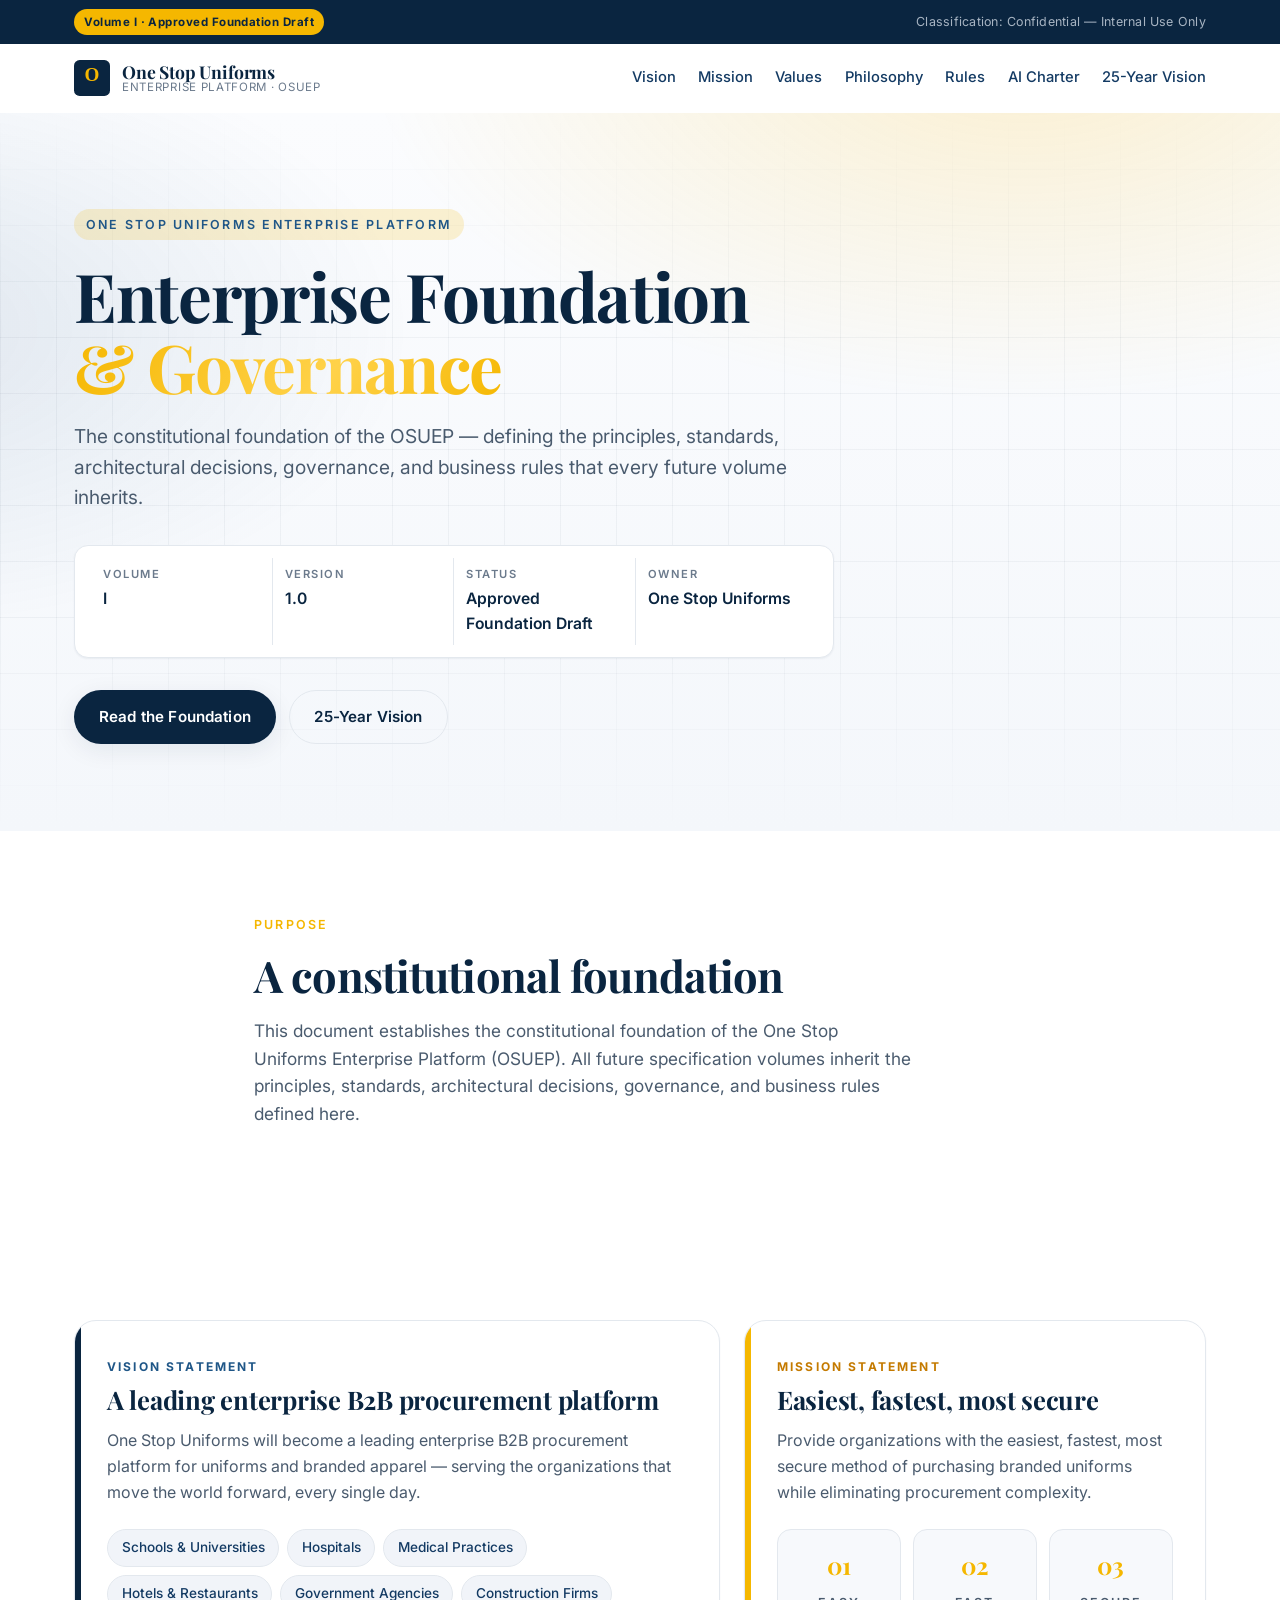
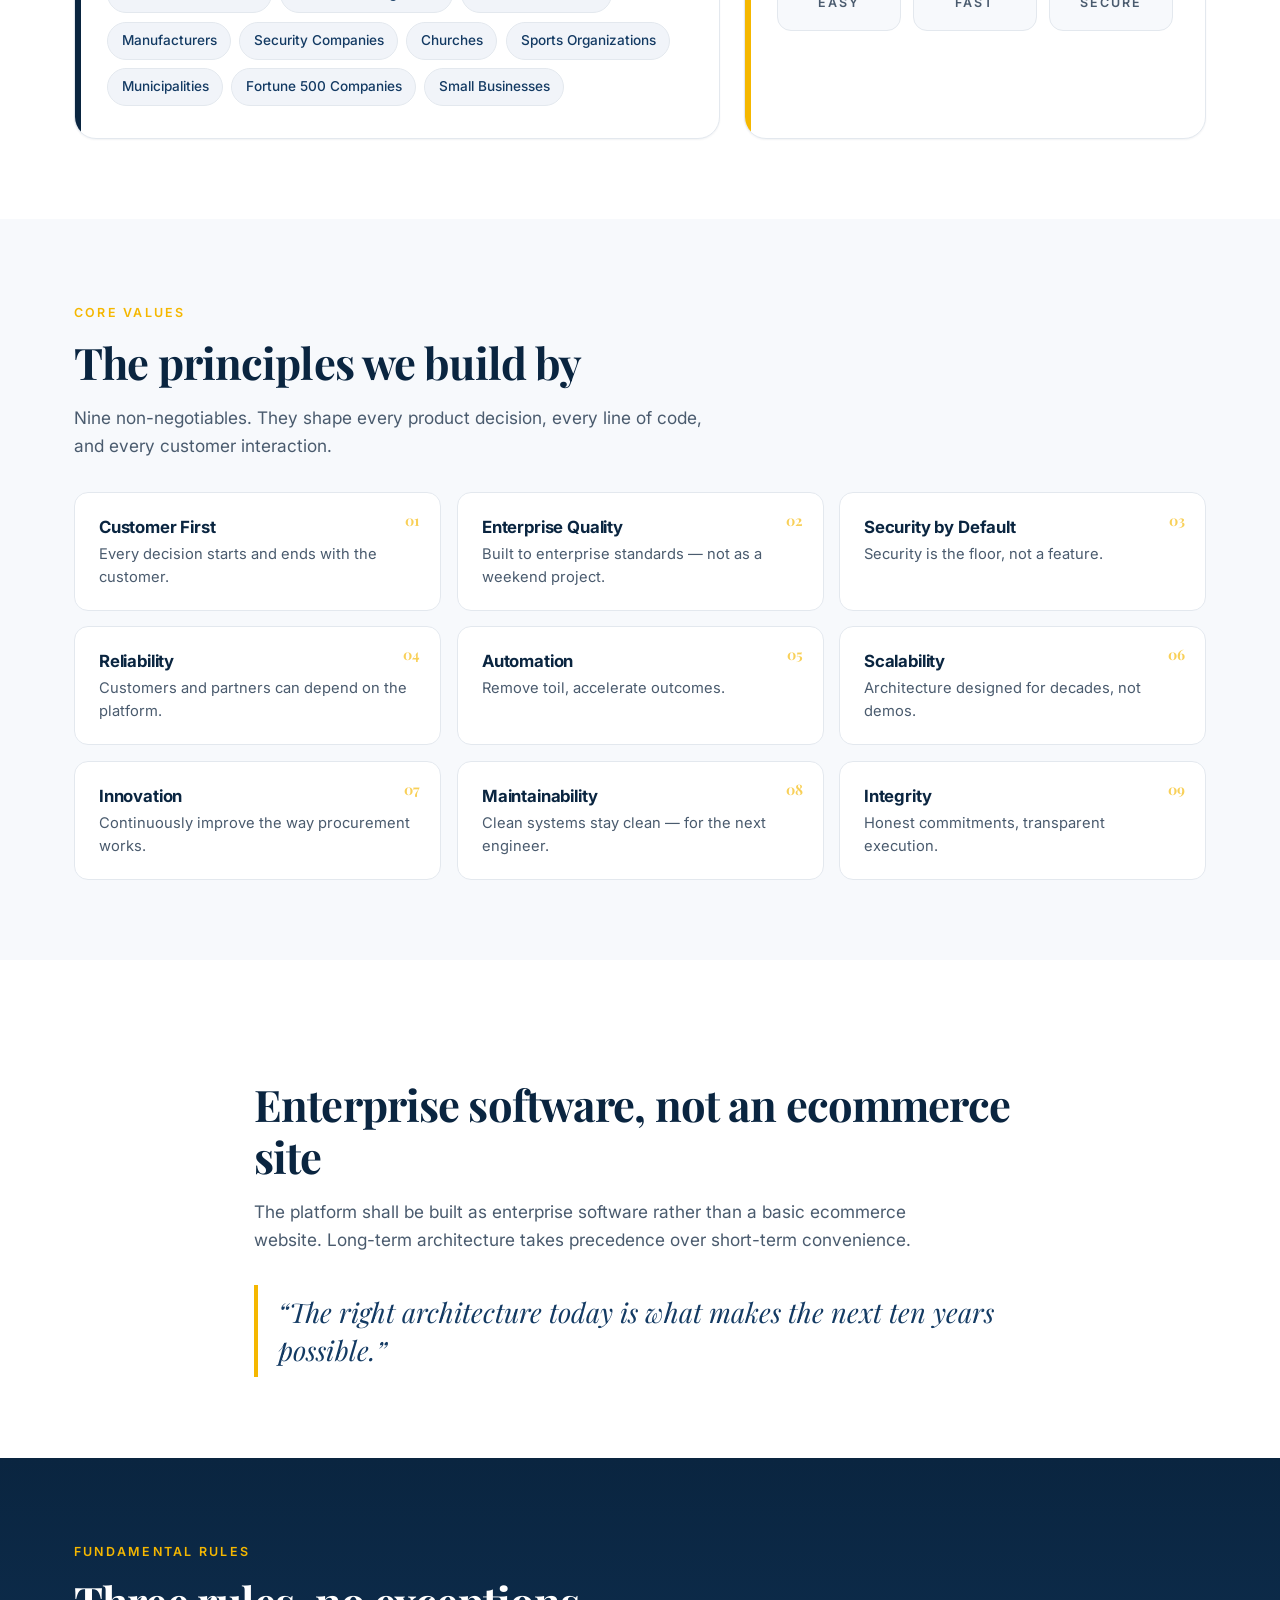
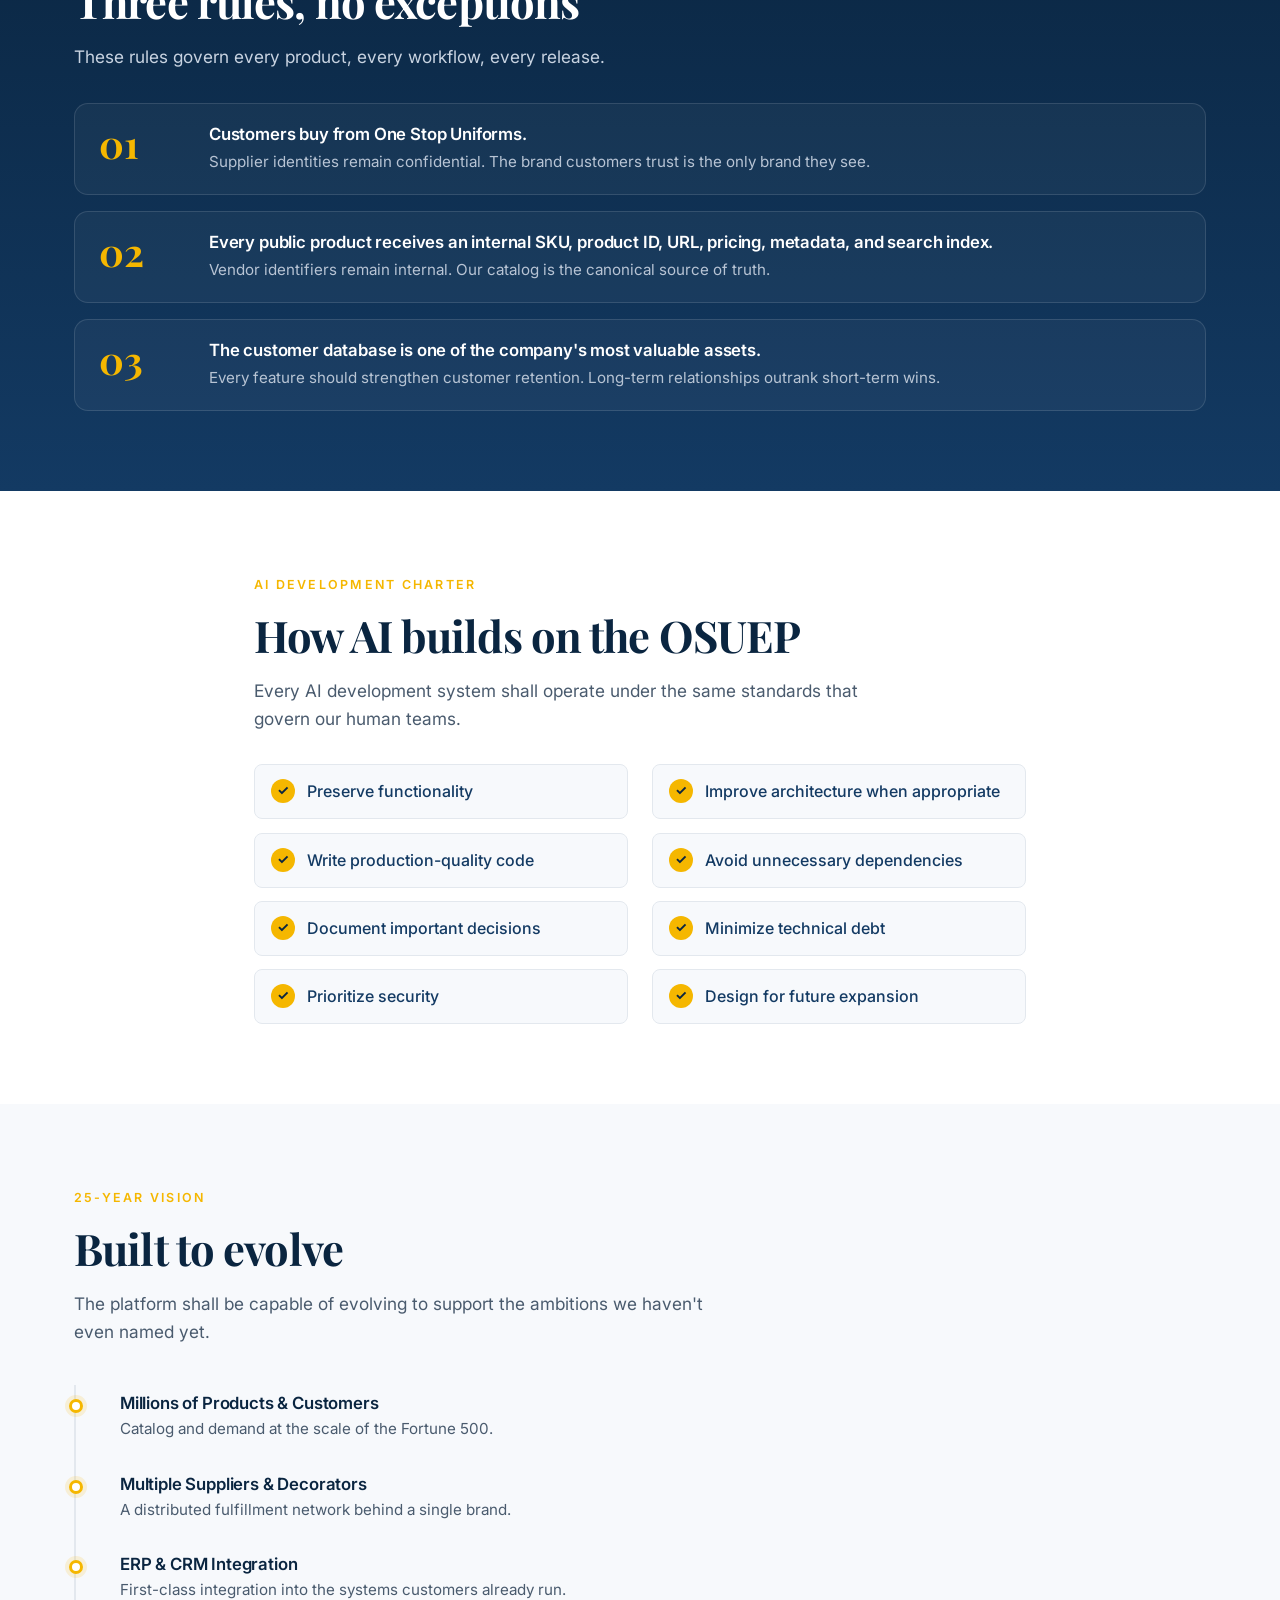
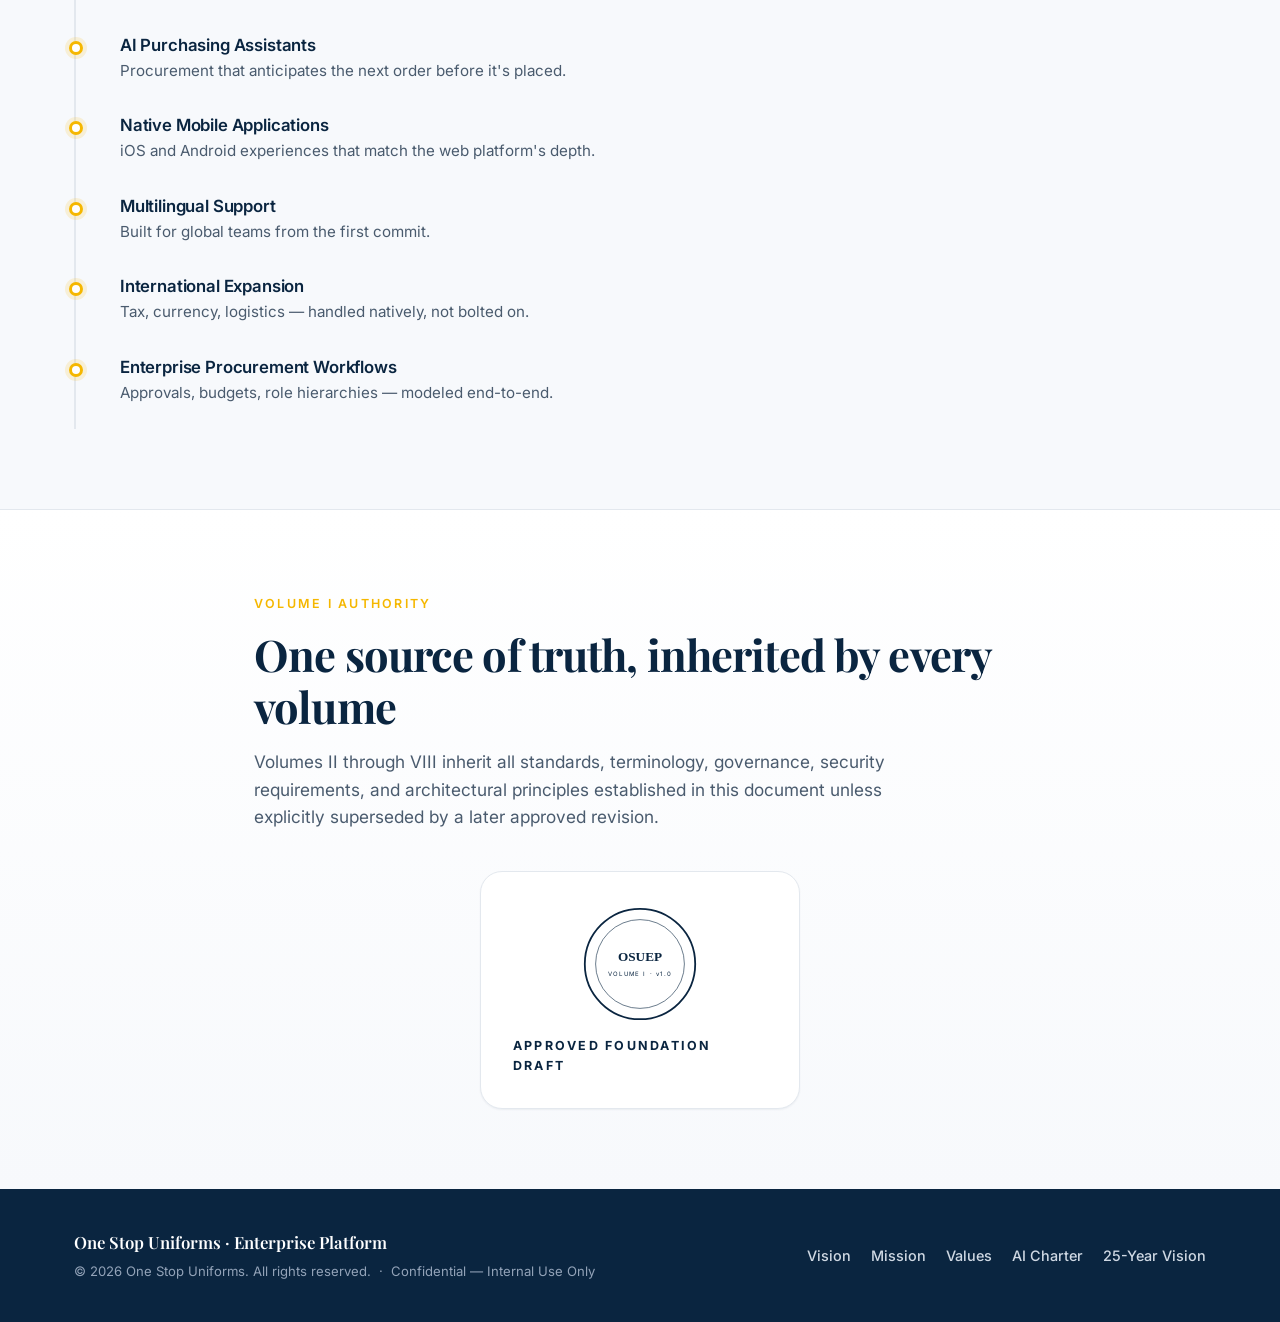
==== public/index.html @ 6cbb672a "fix: add public/ mirror for Render static_site publish path Render static_site type expects assets u" ====
<!DOCTYPE html>
<html lang="en">
<head>
  <meta charset="UTF-8" />
  <meta name="viewport" content="width=device-width, initial-scale=1.0" />
  <meta name="description" content="One Stop Uniforms Enterprise Platform (OSUEP) — Enterprise Foundation & Governance. The constitutional foundation of a leading B2B procurement platform for uniforms and branded apparel." />
  <meta name="author" content="One Stop Uniforms" />
  <meta name="robots" content="index,follow" />
  <meta property="og:title" content="One Stop Uniforms — Enterprise Foundation & Governance" />
  <meta property="og:description" content="The constitutional foundation of the OSUEP. Volume I: Enterprise Foundation & Governance." />
  <meta property="og:type" content="website" />
  <title>One Stop Uniforms — Enterprise Foundation &amp; Governance</title>
  <link rel="icon" href="data:image/svg+xml,%3Csvg xmlns='http://www.w3.org/2000/svg' viewBox='0 0 64 64'%3E%3Crect width='64' height='64' rx='12' fill='%230a2540'/%3E%3Ctext x='50%25' y='58%25' text-anchor='middle' font-family='Georgia,serif' font-size='34' font-weight='700' fill='%23f5b700'%3EO%3C/text%3E%3C/svg%3E" />
  <link rel="preconnect" href="https://fonts.googleapis.com" />
  <link rel="preconnect" href="https://fonts.gstatic.com" crossorigin />
  <link href="https://fonts.googleapis.com/css2?family=Inter:wght@400;500;600;700&family=Playfair+Display:wght@600;700&display=swap" rel="stylesheet" />
  <link rel="stylesheet" href="styles.css" />
</head>
<body>
  <!-- Skip link -->
  <a href="#main" class="skip-link">Skip to main content</a>

  <!-- Top bar -->
  <div class="topbar">
    <div class="container topbar__inner">
      <span class="topbar__badge">Volume I · Approved Foundation Draft</span>
      <span class="topbar__meta">Classification: Confidential — Internal Use Only</span>
    </div>
  </div>

  <!-- Header / Navigation -->
  <header class="site-header" id="site-header">
    <div class="container site-header__inner">
      <a href="#top" class="brand" aria-label="One Stop Uniforms home">
        <span class="brand__mark" aria-hidden="true">
          <svg viewBox="0 0 64 64" width="36" height="36">
            <rect width="64" height="64" rx="10" fill="currentColor"/>
            <text x="50%" y="58%" text-anchor="middle" font-family="Georgia, serif" font-size="34" font-weight="700" fill="#f5b700">O</text>
          </svg>
        </span>
        <span class="brand__text">
          <span class="brand__name">One Stop Uniforms</span>
          <span class="brand__tag">Enterprise Platform · OSUEP</span>
        </span>
      </a>

      <nav class="nav" aria-label="Primary">
        <a href="#vision">Vision</a>
        <a href="#mission">Mission</a>
        <a href="#values">Values</a>
        <a href="#philosophy">Philosophy</a>
        <a href="#rules">Rules</a>
        <a href="#charter">AI Charter</a>
        <a href="#roadmap">25-Year Vision</a>
      </nav>

      <button class="nav__toggle" id="navToggle" aria-expanded="false" aria-controls="navMobile" aria-label="Open menu">
        <span></span><span></span><span></span>
      </button>
    </div>

    <nav class="nav-mobile" id="navMobile" aria-label="Mobile">
      <a href="#vision">Vision</a>
      <a href="#mission">Mission</a>
      <a href="#values">Values</a>
      <a href="#philosophy">Philosophy</a>
      <a href="#rules">Rules</a>
      <a href="#charter">AI Charter</a>
      <a href="#roadmap">25-Year Vision</a>
    </nav>
  </header>

  <main id="main">
    <!-- Hero -->
    <section class="hero" id="top">
      <div class="container hero__inner">
        <p class="hero__eyebrow">One Stop Uniforms Enterprise Platform</p>
        <h1 class="hero__title">
          Enterprise Foundation<br />
          <span class="hero__title-accent">&amp; Governance</span>
        </h1>
        <p class="hero__lede">
          The constitutional foundation of the OSUEP &mdash; defining the principles, standards,
          architectural decisions, governance, and business rules that every future volume inherits.
        </p>
        <div class="hero__meta">
          <div><span class="hero__meta-label">Volume</span><span class="hero__meta-value">I</span></div>
          <div><span class="hero__meta-label">Version</span><span class="hero__meta-value">1.0</span></div>
          <div><span class="hero__meta-label">Status</span><span class="hero__meta-value">Approved Foundation Draft</span></div>
          <div><span class="hero__meta-label">Owner</span><span class="hero__meta-value">One Stop Uniforms</span></div>
        </div>
        <div class="hero__cta">
          <a href="#purpose" class="btn btn--primary">Read the Foundation</a>
          <a href="#roadmap" class="btn btn--ghost">25-Year Vision</a>
        </div>
      </div>
      <div class="hero__bg" aria-hidden="true"></div>
    </section>

    <!-- Purpose -->
    <section class="section" id="purpose">
      <div class="container container--narrow">
        <p class="section__eyebrow">Purpose</p>
        <h2 class="section__title">A constitutional foundation</h2>
        <p class="section__lede">
          This document establishes the constitutional foundation of the One Stop Uniforms
          Enterprise Platform (OSUEP). All future specification volumes inherit the
          principles, standards, architectural decisions, governance, and business rules
          defined here.
        </p>
      </div>
    </section>

    <!-- Vision + Mission -->
    <section class="section section--split" id="vision">
      <div class="container">
        <div class="card card--feature" id="vision-card">
          <p class="card__eyebrow">Vision Statement</p>
          <h3 class="card__title">A leading enterprise B2B procurement platform</h3>
          <p class="card__body">
            One Stop Uniforms will become a leading enterprise B2B procurement platform
            for uniforms and branded apparel &mdash; serving the organizations that move
            the world forward, every single day.
          </p>
          <ul class="chip-grid" aria-label="Sectors served">
            <li class="chip">Schools &amp; Universities</li>
            <li class="chip">Hospitals</li>
            <li class="chip">Medical Practices</li>
            <li class="chip">Hotels &amp; Restaurants</li>
            <li class="chip">Government Agencies</li>
            <li class="chip">Construction Firms</li>
            <li class="chip">Manufacturers</li>
            <li class="chip">Security Companies</li>
            <li class="chip">Churches</li>
            <li class="chip">Sports Organizations</li>
            <li class="chip">Municipalities</li>
            <li class="chip">Fortune 500 Companies</li>
            <li class="chip">Small Businesses</li>
          </ul>
        </div>

        <div class="card card--feature card--accent" id="mission">
          <p class="card__eyebrow">Mission Statement</p>
          <h3 class="card__title">Easiest, fastest, most secure</h3>
          <p class="card__body">
            Provide organizations with the easiest, fastest, most secure method of
            purchasing branded uniforms while eliminating procurement complexity.
          </p>
          <div class="metric-row">
            <div class="metric"><span class="metric__num">01</span><span class="metric__label">Easy</span></div>
            <div class="metric"><span class="metric__num">02</span><span class="metric__label">Fast</span></div>
            <div class="metric"><span class="metric__num">03</span><span class="metric__label">Secure</span></div>
          </div>
        </div>
      </div>
    </section>

    <!-- Core Values -->
    <section class="section section--alt" id="values">
      <div class="container">
        <p class="section__eyebrow">Core Values</p>
        <h2 class="section__title">The principles we build by</h2>
        <p class="section__lede">
          Nine non-negotiables. They shape every product decision, every line of code,
          and every customer interaction.
        </p>
        <ul class="values-grid">
          <li class="value" data-i="01"><h4>Customer First</h4><p>Every decision starts and ends with the customer.</p></li>
          <li class="value" data-i="02"><h4>Enterprise Quality</h4><p>Built to enterprise standards &mdash; not as a weekend project.</p></li>
          <li class="value" data-i="03"><h4>Security by Default</h4><p>Security is the floor, not a feature.</p></li>
          <li class="value" data-i="04"><h4>Reliability</h4><p>Customers and partners can depend on the platform.</p></li>
          <li class="value" data-i="05"><h4>Automation</h4><p>Remove toil, accelerate outcomes.</p></li>
          <li class="value" data-i="06"><h4>Scalability</h4><p>Architecture designed for decades, not demos.</p></li>
          <li class="value" data-i="07"><h4>Innovation</h4><p>Continuously improve the way procurement works.</p></li>
          <li class="value" data-i="08"><h4>Maintainability</h4><p>Clean systems stay clean &mdash; for the next engineer.</p></li>
          <li class="value" data-i="09"><h4>Integrity</h4><p>Honest commitments, transparent execution.</p></li>
        </ul>
      </div>
    </section>

    <!-- Philosophy -->
    <section class="section" id="philosophy">
      <div class="container container--narrow">
        <p class="section__eyebrow">Project Philosophy</p>
        <h2 class="section__title">Enterprise software, not an ecommerce site</h2>
        <p class="section__lede">
          The platform shall be built as enterprise software rather than a basic ecommerce
          website. Long-term architecture takes precedence over short-term convenience.
        </p>
        <blockquote class="pull-quote">
          “The right architecture today is what makes the next ten years possible.”
        </blockquote>
      </div>
    </section>

    <!-- Fundamental Rules -->
    <section class="section section--dark" id="rules">
      <div class="container">
        <p class="section__eyebrow section__eyebrow--light">Fundamental Rules</p>
        <h2 class="section__title section__title--light">Three rules, no exceptions</h2>
        <p class="section__lede section__lede--light">
          These rules govern every product, every workflow, every release.
        </p>
        <ol class="rules-list">
          <li class="rule">
            <span class="rule__num">01</span>
            <div class="rule__body">
              <h4>Customers buy from One Stop Uniforms.</h4>
              <p>Supplier identities remain confidential. The brand customers trust is the only brand they see.</p>
            </div>
          </li>
          <li class="rule">
            <span class="rule__num">02</span>
            <div class="rule__body">
              <h4>Every public product receives an internal SKU, product ID, URL, pricing, metadata, and search index.</h4>
              <p>Vendor identifiers remain internal. Our catalog is the canonical source of truth.</p>
            </div>
          </li>
          <li class="rule">
            <span class="rule__num">03</span>
            <div class="rule__body">
              <h4>The customer database is one of the company's most valuable assets.</h4>
              <p>Every feature should strengthen customer retention. Long-term relationships outrank short-term wins.</p>
            </div>
          </li>
        </ol>
      </div>
    </section>

    <!-- AI Development Charter -->
    <section class="section" id="charter">
      <div class="container container--narrow">
        <p class="section__eyebrow">AI Development Charter</p>
        <h2 class="section__title">How AI builds on the OSUEP</h2>
        <p class="section__lede">
          Every AI development system shall operate under the same standards that govern our human teams.
        </p>
        <ul class="charter-grid">
          <li><span class="check" aria-hidden="true">&#10003;</span> Preserve functionality</li>
          <li><span class="check" aria-hidden="true">&#10003;</span> Improve architecture when appropriate</li>
          <li><span class="check" aria-hidden="true">&#10003;</span> Write production-quality code</li>
          <li><span class="check" aria-hidden="true">&#10003;</span> Avoid unnecessary dependencies</li>
          <li><span class="check" aria-hidden="true">&#10003;</span> Document important decisions</li>
          <li><span class="check" aria-hidden="true">&#10003;</span> Minimize technical debt</li>
          <li><span class="check" aria-hidden="true">&#10003;</span> Prioritize security</li>
          <li><span class="check" aria-hidden="true">&#10003;</span> Design for future expansion</li>
        </ul>
      </div>
    </section>

    <!-- 25-Year Vision -->
    <section class="section section--alt" id="roadmap">
      <div class="container">
        <p class="section__eyebrow">25-Year Vision</p>
        <h2 class="section__title">Built to evolve</h2>
        <p class="section__lede">
          The platform shall be capable of evolving to support the ambitions we haven't even named yet.
        </p>
        <div class="timeline" aria-label="25-Year vision capabilities">
          <div class="timeline__item"><span class="timeline__dot"></span><h4>Millions of Products &amp; Customers</h4><p>Catalog and demand at the scale of the Fortune 500.</p></div>
          <div class="timeline__item"><span class="timeline__dot"></span><h4>Multiple Suppliers &amp; Decorators</h4><p>A distributed fulfillment network behind a single brand.</p></div>
          <div class="timeline__item"><span class="timeline__dot"></span><h4>ERP &amp; CRM Integration</h4><p>First-class integration into the systems customers already run.</p></div>
          <div class="timeline__item"><span class="timeline__dot"></span><h4>AI Purchasing Assistants</h4><p>Procurement that anticipates the next order before it's placed.</p></div>
          <div class="timeline__item"><span class="timeline__dot"></span><h4>Native Mobile Applications</h4><p>iOS and Android experiences that match the web platform's depth.</p></div>
          <div class="timeline__item"><span class="timeline__dot"></span><h4>Multilingual Support</h4><p>Built for global teams from the first commit.</p></div>
          <div class="timeline__item"><span class="timeline__dot"></span><h4>International Expansion</h4><p>Tax, currency, logistics &mdash; handled natively, not bolted on.</p></div>
          <div class="timeline__item"><span class="timeline__dot"></span><h4>Enterprise Procurement Workflows</h4><p>Approvals, budgets, role hierarchies &mdash; modeled end-to-end.</p></div>
        </div>
      </div>
    </section>

    <!-- Volume Authority -->
    <section class="section section--final">
      <div class="container container--narrow">
        <p class="section__eyebrow">Volume I Authority</p>
        <h2 class="section__title">One source of truth, inherited by every volume</h2>
        <p class="section__lede">
          Volumes II through VIII inherit all standards, terminology, governance,
          security requirements, and architectural principles established in this document
          unless explicitly superseded by a later approved revision.
        </p>
        <div class="seal">
          <svg viewBox="0 0 200 200" width="120" height="120" aria-hidden="true">
            <circle cx="100" cy="100" r="92" fill="none" stroke="#0a2540" stroke-width="3"/>
            <circle cx="100" cy="100" r="74" fill="none" stroke="#0a2540" stroke-width="1"/>
            <text x="100" y="95" text-anchor="middle" font-family="Georgia, serif" font-size="22" font-weight="700" fill="#0a2540">OSUEP</text>
            <text x="100" y="120" text-anchor="middle" font-family="Inter, sans-serif" font-size="10" letter-spacing="2" fill="#0a2540">VOLUME I · v1.0</text>
          </svg>
          <p class="seal__label">Approved Foundation Draft</p>
        </div>
      </div>
    </section>
  </main>

  <footer class="site-footer">
    <div class="container site-footer__inner">
      <div>
        <p class="site-footer__brand">One Stop Uniforms · Enterprise Platform</p>
        <p class="site-footer__meta">&copy; <span id="year"></span> One Stop Uniforms. All rights reserved. &nbsp;·&nbsp; Confidential — Internal Use Only</p>
      </div>
      <div class="site-footer__links">
        <a href="#vision">Vision</a>
        <a href="#mission">Mission</a>
        <a href="#values">Values</a>
        <a href="#charter">AI Charter</a>
        <a href="#roadmap">25-Year Vision</a>
      </div>
    </div>
  </footer>

  <script src="main.js" defer></script>
</body>
</html>
---- public/styles.css ----
/* =========================================================
   One Stop Uniforms Enterprise Platform — Foundation Site
   Volume I · Enterprise Foundation & Governance
   ========================================================= */

/* ---------- Design Tokens ---------- */
:root {
  --c-ink: #0a2540;
  --c-ink-2: #133a63;
  --c-ink-3: #1f5687;
  --c-slate: #4a5b6e;
  --c-mute: #6b7a8c;
  --c-line: #e3e8ee;
  --c-bg: #ffffff;
  --c-bg-soft: #f7f9fc;
  --c-bg-alt: #f1f4f9;
  --c-accent: #f5b700;
  --c-accent-2: #ffd24a;
  --c-success: #2f9e6b;
  --c-warn: #c47a00;
  --c-err: #b3261e;

  --shadow-sm: 0 1px 2px rgba(10, 37, 64, 0.06);
  --shadow-md: 0 6px 24px rgba(10, 37, 64, 0.08);
  --shadow-lg: 0 18px 48px rgba(10, 37, 64, 0.12);

  --r-sm: 8px;
  --r-md: 14px;
  --r-lg: 22px;

  --t-fast: 160ms ease;
  --t-base: 280ms cubic-bezier(0.2, 0.7, 0.2, 1);

  --max-w: 1180px;
  --max-w-narrow: 820px;
}

/* ---------- Reset ---------- */
*, *::before, *::after { box-sizing: border-box; }
html { scroll-behavior: smooth; }
body {
  margin: 0;
  font-family: 'Inter', system-ui, -apple-system, Segoe UI, Roboto, Helvetica, Arial, sans-serif;
  color: var(--c-ink);
  background: var(--c-bg);
  line-height: 1.6;
  -webkit-font-smoothing: antialiased;
  text-rendering: optimizeLegibility;
}
img, svg { max-width: 100%; display: block; }
a { color: var(--c-ink); text-decoration: none; transition: color var(--t-fast); }
a:hover { color: var(--c-accent); }
button { font: inherit; cursor: pointer; }
h1, h2, h3, h4, h5 {
  font-family: 'Playfair Display', Georgia, serif;
  margin: 0 0 0.5em;
  line-height: 1.2;
  letter-spacing: -0.01em;
  color: var(--c-ink);
}
p { margin: 0 0 1em; }
ul, ol { padding-left: 1.25em; }

/* ---------- Accessibility ---------- */
.skip-link {
  position: absolute;
  left: -9999px;
  top: 0;
  background: var(--c-ink);
  color: #fff;
  padding: 0.5rem 1rem;
  border-radius: 0 0 6px 0;
  z-index: 1000;
}
.skip-link:focus { left: 0; }
:focus-visible {
  outline: 2px solid var(--c-accent);
  outline-offset: 2px;
  border-radius: 4px;
}

/* ---------- Layout helpers ---------- */
.container {
  width: 100%;
  max-width: var(--max-w);
  margin: 0 auto;
  padding: 0 1.5rem;
}
.container--narrow { max-width: var(--max-w-narrow); }

/* ---------- Top bar ---------- */
.topbar {
  background: var(--c-ink);
  color: #cfd8e3;
  font-size: 0.78rem;
  letter-spacing: 0.02em;
}
.topbar__inner {
  display: flex;
  justify-content: space-between;
  align-items: center;
  padding: 0.55rem 1.5rem;
  gap: 1rem;
  flex-wrap: wrap;
}
.topbar__badge {
  background: var(--c-accent);
  color: var(--c-ink);
  font-weight: 700;
  padding: 0.25rem 0.65rem;
  border-radius: 999px;
  font-size: 0.72rem;
  letter-spacing: 0.04em;
}
.topbar__meta { opacity: 0.8; }

/* ---------- Header / Nav ---------- */
.site-header {
  position: sticky;
  top: 0;
  z-index: 50;
  background: rgba(255,255,255,0.92);
  backdrop-filter: saturate(140%) blur(10px);
  -webkit-backdrop-filter: saturate(140%) blur(10px);
  border-bottom: 1px solid transparent;
  transition: border-color var(--t-base), box-shadow var(--t-base);
}
.site-header.is-scrolled {
  border-bottom-color: var(--c-line);
  box-shadow: var(--shadow-sm);
}
.site-header__inner {
  display: flex;
  align-items: center;
  justify-content: space-between;
  gap: 1.5rem;
  padding: 1rem 1.5rem;
}
.brand {
  display: inline-flex;
  align-items: center;
  gap: 0.75rem;
  color: var(--c-ink);
}
.brand:hover { color: var(--c-ink); }
.brand__mark { color: var(--c-ink); }
.brand__text { display: flex; flex-direction: column; line-height: 1.1; }
.brand__name {
  font-family: 'Playfair Display', Georgia, serif;
  font-weight: 700;
  font-size: 1.1rem;
  letter-spacing: -0.01em;
}
.brand__tag {
  font-size: 0.72rem;
  color: var(--c-mute);
  letter-spacing: 0.06em;
  text-transform: uppercase;
}

.nav {
  display: flex;
  align-items: center;
  gap: 1.4rem;
  font-size: 0.92rem;
  font-weight: 500;
}
.nav a {
  position: relative;
  color: var(--c-ink-2);
  padding: 0.25rem 0;
}
.nav a:hover { color: var(--c-ink); }
.nav a::after {
  content: '';
  position: absolute;
  left: 0; right: 0; bottom: -4px;
  height: 2px;
  background: var(--c-accent);
  transform: scaleX(0);
  transform-origin: left center;
  transition: transform var(--t-base);
}
.nav a:hover::after { transform: scaleX(1); }

.nav__toggle {
  display: none;
  width: 40px; height: 40px;
  background: transparent;
  border: 1px solid var(--c-line);
  border-radius: var(--r-sm);
  padding: 8px;
  flex-direction: column;
  justify-content: space-between;
  align-items: stretch;
}
.nav__toggle span {
  display: block;
  height: 2px;
  background: var(--c-ink);
  border-radius: 2px;
  transition: transform var(--t-base), opacity var(--t-base);
}
.nav__toggle[aria-expanded="true"] span:nth-child(1) { transform: translateY(7px) rotate(45deg); }
.nav__toggle[aria-expanded="true"] span:nth-child(2) { opacity: 0; }
.nav__toggle[aria-expanded="true"] span:nth-child(3) { transform: translateY(-7px) rotate(-45deg); }

.nav-mobile {
  display: none;
  flex-direction: column;
  padding: 0.5rem 1.5rem 1rem;
  border-top: 1px solid var(--c-line);
  background: #fff;
}
.nav-mobile a {
  padding: 0.7rem 0;
  border-bottom: 1px solid var(--c-line);
  color: var(--c-ink-2);
  font-weight: 500;
}
.nav-mobile a:last-child { border-bottom: 0; }
.nav-mobile.is-open { display: flex; }

/* ---------- Hero ---------- */
.hero {
  position: relative;
  padding: 6rem 0 5.5rem;
  overflow: hidden;
  isolation: isolate;
  color: var(--c-ink);
}
.hero__bg {
  position: absolute;
  inset: 0;
  z-index: -1;
  background:
    radial-gradient(1100px 600px at 80% -10%, rgba(245, 183, 0, 0.18), transparent 60%),
    radial-gradient(900px 500px at -10% 30%, rgba(31, 86, 135, 0.12), transparent 60%),
    linear-gradient(180deg, #fbfcfe 0%, #f4f7fb 100%);
}
.hero__bg::after {
  content: '';
  position: absolute;
  inset: 0;
  background-image:
    linear-gradient(rgba(10, 37, 64, 0.045) 1px, transparent 1px),
    linear-gradient(90deg, rgba(10, 37, 64, 0.045) 1px, transparent 1px);
  background-size: 56px 56px;
  mask-image: linear-gradient(180deg, transparent, #000 30%, #000 70%, transparent);
  -webkit-mask-image: linear-gradient(180deg, transparent, #000 30%, #000 70%, transparent);
}
.hero__inner { position: relative; }
.hero__eyebrow {
  display: inline-block;
  font-size: 0.78rem;
  font-weight: 600;
  letter-spacing: 0.18em;
  text-transform: uppercase;
  color: var(--c-ink-3);
  background: rgba(245, 183, 0, 0.18);
  padding: 0.35rem 0.75rem;
  border-radius: 999px;
  margin-bottom: 1.25rem;
}
.hero__title {
  font-size: clamp(2.4rem, 5.5vw, 4.2rem);
  font-weight: 700;
  line-height: 1.05;
  letter-spacing: -0.02em;
  margin-bottom: 1.25rem;
}
.hero__title-accent {
  background: linear-gradient(120deg, var(--c-accent) 0%, var(--c-accent-2) 60%, var(--c-accent) 100%);
  -webkit-background-clip: text;
  background-clip: text;
  color: transparent;
}
.hero__lede {
  font-size: clamp(1.05rem, 1.6vw, 1.2rem);
  color: var(--c-slate);
  max-width: 60ch;
  margin-bottom: 2rem;
}
.hero__meta {
  display: grid;
  grid-template-columns: repeat(4, minmax(0, 1fr));
  gap: 0;
  background: #fff;
  border: 1px solid var(--c-line);
  border-radius: var(--r-md);
  padding: 0.75rem 1rem;
  margin: 1.5rem 0 2rem;
  box-shadow: var(--shadow-sm);
  max-width: 760px;
}
.hero__meta > div {
  display: flex;
  flex-direction: column;
  padding: 0.5rem 0.75rem;
  border-right: 1px solid var(--c-line);
}
.hero__meta > div:last-child { border-right: 0; }
.hero__meta-label {
  font-size: 0.7rem;
  letter-spacing: 0.14em;
  text-transform: uppercase;
  color: var(--c-mute);
  font-weight: 600;
}
.hero__meta-value {
  font-size: 0.98rem;
  font-weight: 600;
  color: var(--c-ink);
  margin-top: 0.15rem;
}
.hero__cta {
  display: flex;
  gap: 0.85rem;
  flex-wrap: wrap;
}

/* ---------- Buttons ---------- */
.btn {
  display: inline-flex;
  align-items: center;
  justify-content: center;
  padding: 0.85rem 1.5rem;
  border-radius: 999px;
  font-weight: 600;
  font-size: 0.95rem;
  letter-spacing: 0.01em;
  border: 1.5px solid transparent;
  transition: transform var(--t-fast), background var(--t-fast), color var(--t-fast), border-color var(--t-fast), box-shadow var(--t-fast);
  white-space: nowrap;
}
.btn--primary {
  background: var(--c-ink);
  color: #fff;
  box-shadow: var(--shadow-md);
}
.btn--primary:hover {
  background: var(--c-ink-2);
  color: #fff;
  transform: translateY(-1px);
  box-shadow: var(--shadow-lg);
}
.btn--ghost {
  background: transparent;
  color: var(--c-ink);
  border-color: var(--c-line);
}
.btn--ghost:hover {
  border-color: var(--c-ink);
  color: var(--c-ink);
  transform: translateY(-1px);
}

/* ---------- Sections ---------- */
.section {
  padding: 5rem 0;
  position: relative;
}
.section--alt { background: var(--c-bg-soft); }
.section--dark {
  background: linear-gradient(180deg, var(--c-ink) 0%, var(--c-ink-2) 100%);
  color: #d6deea;
}
.section--final {
  background: linear-gradient(180deg, #fff 0%, #f7f9fc 100%);
  border-top: 1px solid var(--c-line);
}

.section__eyebrow {
  display: inline-block;
  font-size: 0.78rem;
  font-weight: 600;
  letter-spacing: 0.18em;
  text-transform: uppercase;
  color: var(--c-accent);
  margin-bottom: 0.85rem;
}
.section__eyebrow--light { color: var(--c-accent); }
.section__title {
  font-size: clamp(1.9rem, 3.4vw, 2.8rem);
  margin-bottom: 1rem;
  letter-spacing: -0.02em;
}
.section__title--light { color: #fff; }
.section__lede {
  font-size: 1.08rem;
  color: var(--c-slate);
  max-width: 60ch;
  margin-bottom: 2rem;
}
.section__lede--light { color: #c8d3e1; }

/* ---------- Split cards (Vision / Mission) ---------- */
.section--split .container {
  display: grid;
  grid-template-columns: 1.4fr 1fr;
  gap: 1.5rem;
}
.card {
  background: #fff;
  border: 1px solid var(--c-line);
  border-radius: var(--r-lg);
  padding: 2rem;
  box-shadow: var(--shadow-sm);
  transition: transform var(--t-base), box-shadow var(--t-base);
}
.card--feature { position: relative; overflow: hidden; }
.card--feature::before {
  content: '';
  position: absolute;
  top: 0; left: 0;
  width: 6px; height: 100%;
  background: var(--c-ink);
}
.card--accent::before { background: var(--c-accent); }
.card__eyebrow {
  display: inline-block;
  font-size: 0.75rem;
  font-weight: 700;
  letter-spacing: 0.18em;
  text-transform: uppercase;
  color: var(--c-ink-3);
  margin-bottom: 0.5rem;
}
.card--accent .card__eyebrow { color: var(--c-warn); }
.card__title {
  font-size: 1.6rem;
  margin-bottom: 0.85rem;
}
.card__body {
  color: var(--c-slate);
  margin-bottom: 1.5rem;
}

/* ---------- Chip grid ---------- */
.chip-grid {
  list-style: none;
  padding: 0;
  margin: 1rem 0 0;
  display: flex;
  flex-wrap: wrap;
  gap: 0.5rem;
}
.chip {
  background: var(--c-bg-alt);
  color: var(--c-ink-2);
  padding: 0.45rem 0.85rem;
  border-radius: 999px;
  font-size: 0.85rem;
  font-weight: 500;
  border: 1px solid var(--c-line);
  transition: background var(--t-fast), transform var(--t-fast);
}
.chip:hover { background: var(--c-accent); color: var(--c-ink); transform: translateY(-1px); }

/* ---------- Mission metrics ---------- */
.metric-row {
  display: grid;
  grid-template-columns: repeat(3, 1fr);
  gap: 0.75rem;
  margin-top: 0.5rem;
}
.metric {
  background: var(--c-bg-soft);
  border: 1px solid var(--c-line);
  border-radius: var(--r-md);
  padding: 1rem;
  text-align: center;
}
.metric__num {
  display: block;
  font-family: 'Playfair Display', Georgia, serif;
  font-size: 1.5rem;
  font-weight: 700;
  color: var(--c-accent);
  margin-bottom: 0.25rem;
}
.metric__label {
  font-size: 0.78rem;
  font-weight: 600;
  letter-spacing: 0.16em;
  text-transform: uppercase;
  color: var(--c-slate);
}

/* ---------- Values grid ---------- */
.values-grid {
  list-style: none;
  padding: 0;
  margin: 2rem 0 0;
  display: grid;
  grid-template-columns: repeat(3, 1fr);
  gap: 1rem;
}
.value {
  position: relative;
  background: #fff;
  border: 1px solid var(--c-line);
  border-radius: var(--r-md);
  padding: 1.5rem 1.5rem 1.25rem;
  transition: transform var(--t-base), box-shadow var(--t-base), border-color var(--t-base);
}
.value:hover {
  transform: translateY(-3px);
  box-shadow: var(--shadow-md);
  border-color: var(--c-accent);
}
.value::before {
  content: attr(data-i);
  position: absolute;
  top: 1rem;
  right: 1.25rem;
  font-family: 'Playfair Display', Georgia, serif;
  font-size: 0.9rem;
  font-weight: 700;
  color: var(--c-accent);
  opacity: 0.65;
}
.value h4 {
  font-family: 'Inter', sans-serif;
  font-size: 1.05rem;
  font-weight: 700;
  color: var(--c-ink);
  margin-bottom: 0.35rem;
}
.value p {
  font-size: 0.92rem;
  color: var(--c-slate);
  margin: 0;
}

/* ---------- Pull quote ---------- */
.pull-quote {
  font-family: 'Playfair Display', Georgia, serif;
  font-size: clamp(1.3rem, 2.2vw, 1.7rem);
  line-height: 1.4;
  font-style: italic;
  color: var(--c-ink-2);
  border-left: 4px solid var(--c-accent);
  padding: 0.5rem 0 0.5rem 1.25rem;
  margin: 2rem 0 0;
  max-width: 56ch;
}

/* ---------- Rules ---------- */
.rules-list {
  list-style: none;
  padding: 0;
  margin: 2rem 0 0;
  display: grid;
  gap: 1rem;
}
.rule {
  display: grid;
  grid-template-columns: 90px 1fr;
  gap: 1.25rem;
  align-items: start;
  background: rgba(255,255,255,0.04);
  border: 1px solid rgba(255,255,255,0.12);
  border-radius: var(--r-md);
  padding: 1.25rem 1.5rem;
  transition: background var(--t-base), transform var(--t-base);
}
.rule:hover {
  background: rgba(255,255,255,0.07);
  transform: translateX(3px);
}
.rule__num {
  font-family: 'Playfair Display', Georgia, serif;
  font-size: 2.4rem;
  font-weight: 700;
  color: var(--c-accent);
  line-height: 1;
}
.rule h4 {
  font-family: 'Inter', sans-serif;
  font-size: 1.05rem;
  font-weight: 600;
  color: #fff;
  margin-bottom: 0.35rem;
}
.rule p {
  color: #b8c4d4;
  margin: 0;
  font-size: 0.95rem;
}

/* ---------- AI Charter grid ---------- */
.charter-grid {
  list-style: none;
  padding: 0;
  margin: 2rem 0 0;
  display: grid;
  grid-template-columns: repeat(2, 1fr);
  gap: 0.85rem 1.5rem;
}
.charter-grid li {
  display: flex;
  align-items: flex-start;
  gap: 0.75rem;
  padding: 0.85rem 1rem;
  background: var(--c-bg-soft);
  border: 1px solid var(--c-line);
  border-radius: var(--r-sm);
  font-weight: 500;
  color: var(--c-ink-2);
  transition: background var(--t-fast), border-color var(--t-fast);
}
.charter-grid li:hover {
  background: #fff;
  border-color: var(--c-accent);
}
.check {
  display: inline-flex;
  align-items: center;
  justify-content: center;
  width: 24px; height: 24px;
  border-radius: 50%;
  background: var(--c-accent);
  color: var(--c-ink);
  font-weight: 700;
  font-size: 0.85rem;
  flex-shrink: 0;
}

/* ---------- Timeline ---------- */
.timeline {
  margin: 2.5rem 0 0;
  position: relative;
  padding-left: 1.5rem;
  border-left: 2px solid var(--c-line);
}
.timeline__item {
  position: relative;
  padding: 0.5rem 0 1.5rem 1.25rem;
}
.timeline__dot {
  position: absolute;
  left: -1.92rem;
  top: 0.85rem;
  width: 14px; height: 14px;
  border-radius: 50%;
  background: #fff;
  border: 3px solid var(--c-accent);
  box-shadow: 0 0 0 4px rgba(245, 183, 0, 0.15);
}
.timeline__item h4 {
  font-family: 'Inter', sans-serif;
  font-size: 1.05rem;
  font-weight: 600;
  color: var(--c-ink);
  margin-bottom: 0.25rem;
}
.timeline__item p {
  font-size: 0.95rem;
  color: var(--c-slate);
  margin: 0;
}

/* ---------- Seal ---------- */
.seal {
  display: flex;
  flex-direction: column;
  align-items: center;
  gap: 0.75rem;
  margin-top: 2.5rem;
  padding: 2rem;
  background: #fff;
  border: 1px solid var(--c-line);
  border-radius: var(--r-lg);
  box-shadow: var(--shadow-sm);
  max-width: 320px;
  margin-left: auto;
  margin-right: auto;
}
.seal__label {
  font-size: 0.78rem;
  font-weight: 700;
  letter-spacing: 0.18em;
  text-transform: uppercase;
  color: var(--c-ink);
  margin: 0;
}

/* ---------- Footer ---------- */
.site-footer {
  background: var(--c-ink);
  color: #cfd8e3;
  padding: 2.5rem 0;
  margin-top: 0;
}
.site-footer__inner {
  display: flex;
  justify-content: space-between;
  align-items: center;
  gap: 1.5rem;
  flex-wrap: wrap;
}
.site-footer__brand {
  font-family: 'Playfair Display', Georgia, serif;
  font-size: 1.05rem;
  font-weight: 600;
  color: #fff;
  margin-bottom: 0.35rem;
}
.site-footer__meta {
  font-size: 0.82rem;
  color: #93a3b8;
  margin: 0;
}
.site-footer__links {
  display: flex;
  gap: 1.25rem;
  flex-wrap: wrap;
}
.site-footer__links a {
  color: #cfd8e3;
  font-size: 0.9rem;
  font-weight: 500;
}
.site-footer__links a:hover { color: var(--c-accent); }

/* ---------- Animations on scroll ---------- */
.reveal {
  opacity: 0;
  transform: translateY(16px);
  transition: opacity 600ms ease, transform 600ms cubic-bezier(0.2, 0.7, 0.2, 1);
  will-change: opacity, transform;
}
.reveal.is-visible {
  opacity: 1;
  transform: none;
}

/* ---------- Responsive ---------- */
@media (max-width: 960px) {
  .nav { display: none; }
  .nav__toggle { display: flex; }
  .section--split .container { grid-template-columns: 1fr; }
  .values-grid { grid-template-columns: repeat(2, 1fr); }
  .hero__meta { grid-template-columns: repeat(2, 1fr); }
  .hero__meta > div { border-right: 0; border-bottom: 1px solid var(--c-line); }
  .hero__meta > div:nth-last-child(-n+2) { border-bottom: 0; }
}
@media (max-width: 640px) {
  .section { padding: 3.5rem 0; }
  .hero { padding: 4rem 0 3.5rem; }
  .values-grid { grid-template-columns: 1fr; }
  .charter-grid { grid-template-columns: 1fr; }
  .metric-row { grid-template-columns: repeat(3, 1fr); gap: 0.5rem; }
  .metric { padding: 0.75rem 0.5rem; }
  .metric__num { font-size: 1.2rem; }
  .rule { grid-template-columns: 1fr; gap: 0.5rem; }
  .rule__num { font-size: 1.8rem; }
  .topbar__inner { font-size: 0.72rem; }
  .topbar__meta { display: none; }
  .site-footer__inner { flex-direction: column; align-items: flex-start; }
}

@media (prefers-reduced-motion: reduce) {
  *, *::before, *::after {
    transition-duration: 0.001ms !important;
    animation-duration: 0.001ms !important;
  }
  .reveal { opacity: 1; transform: none; }
}
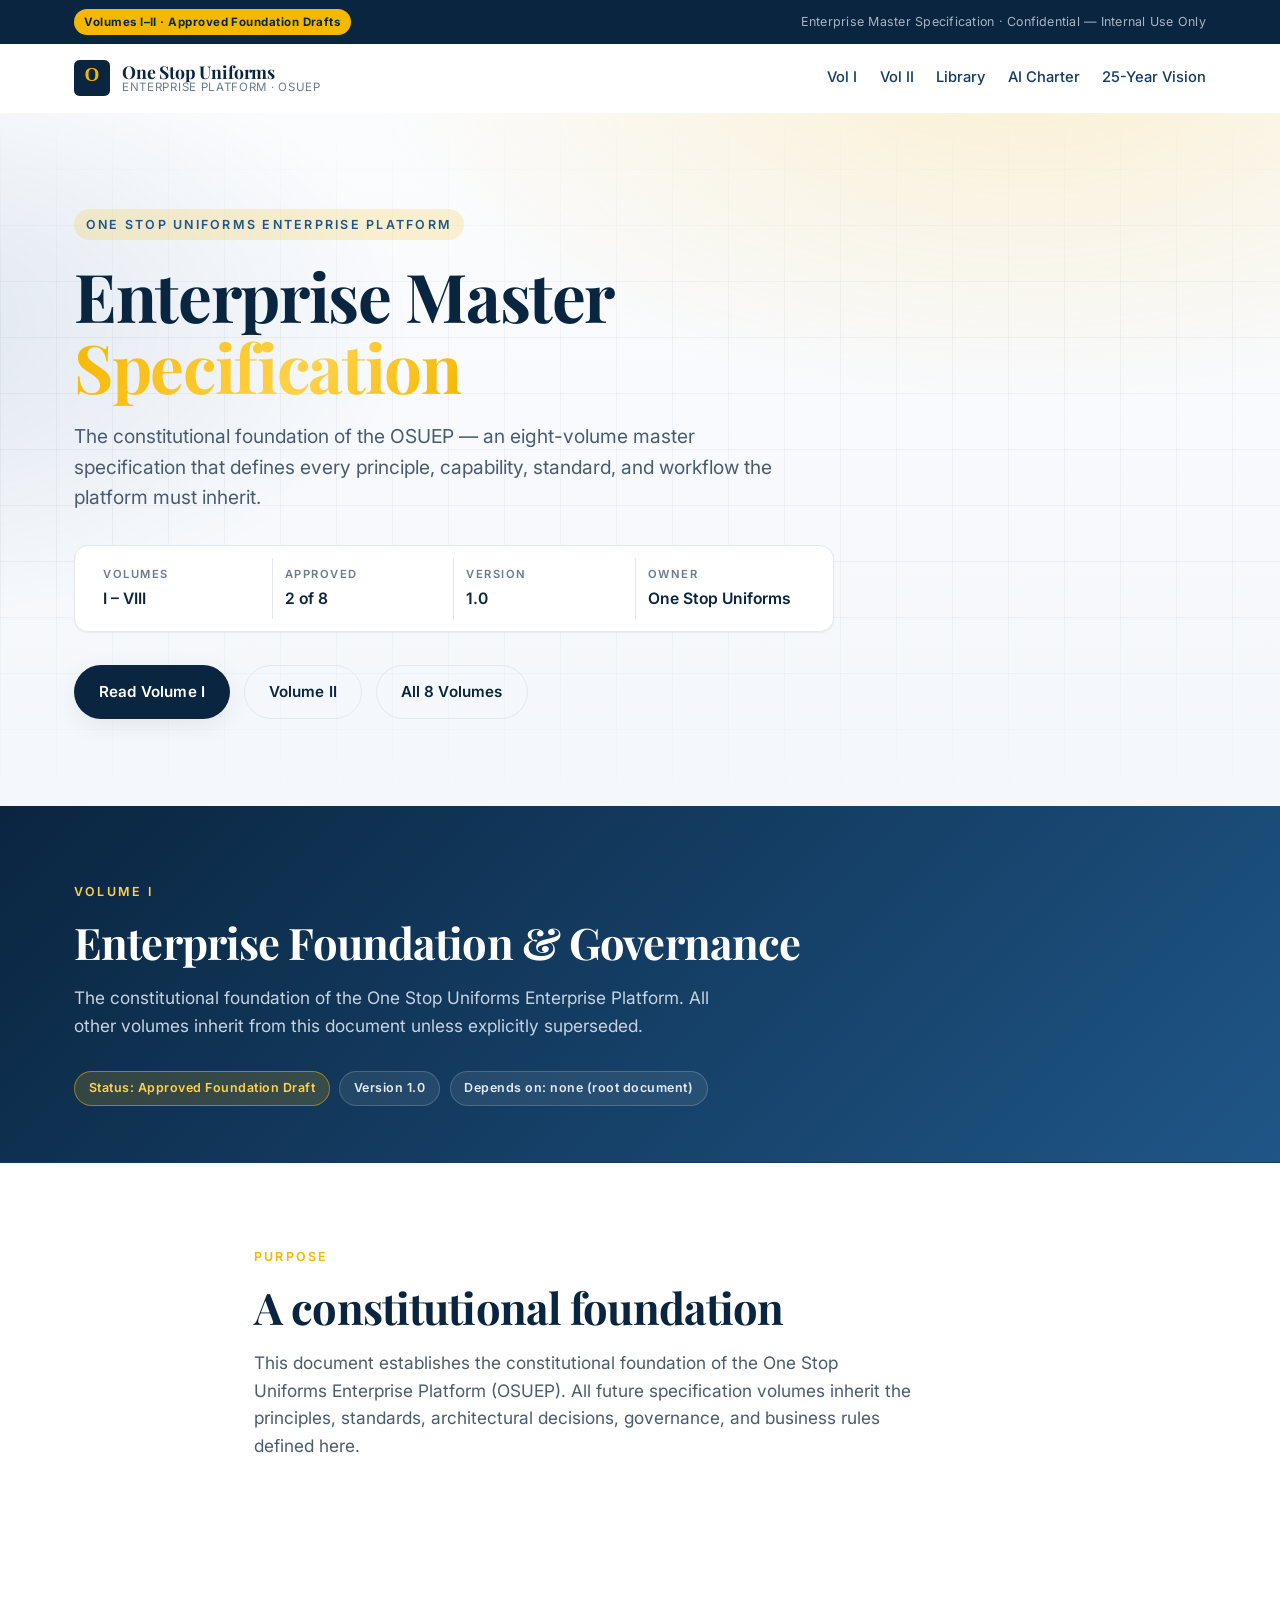
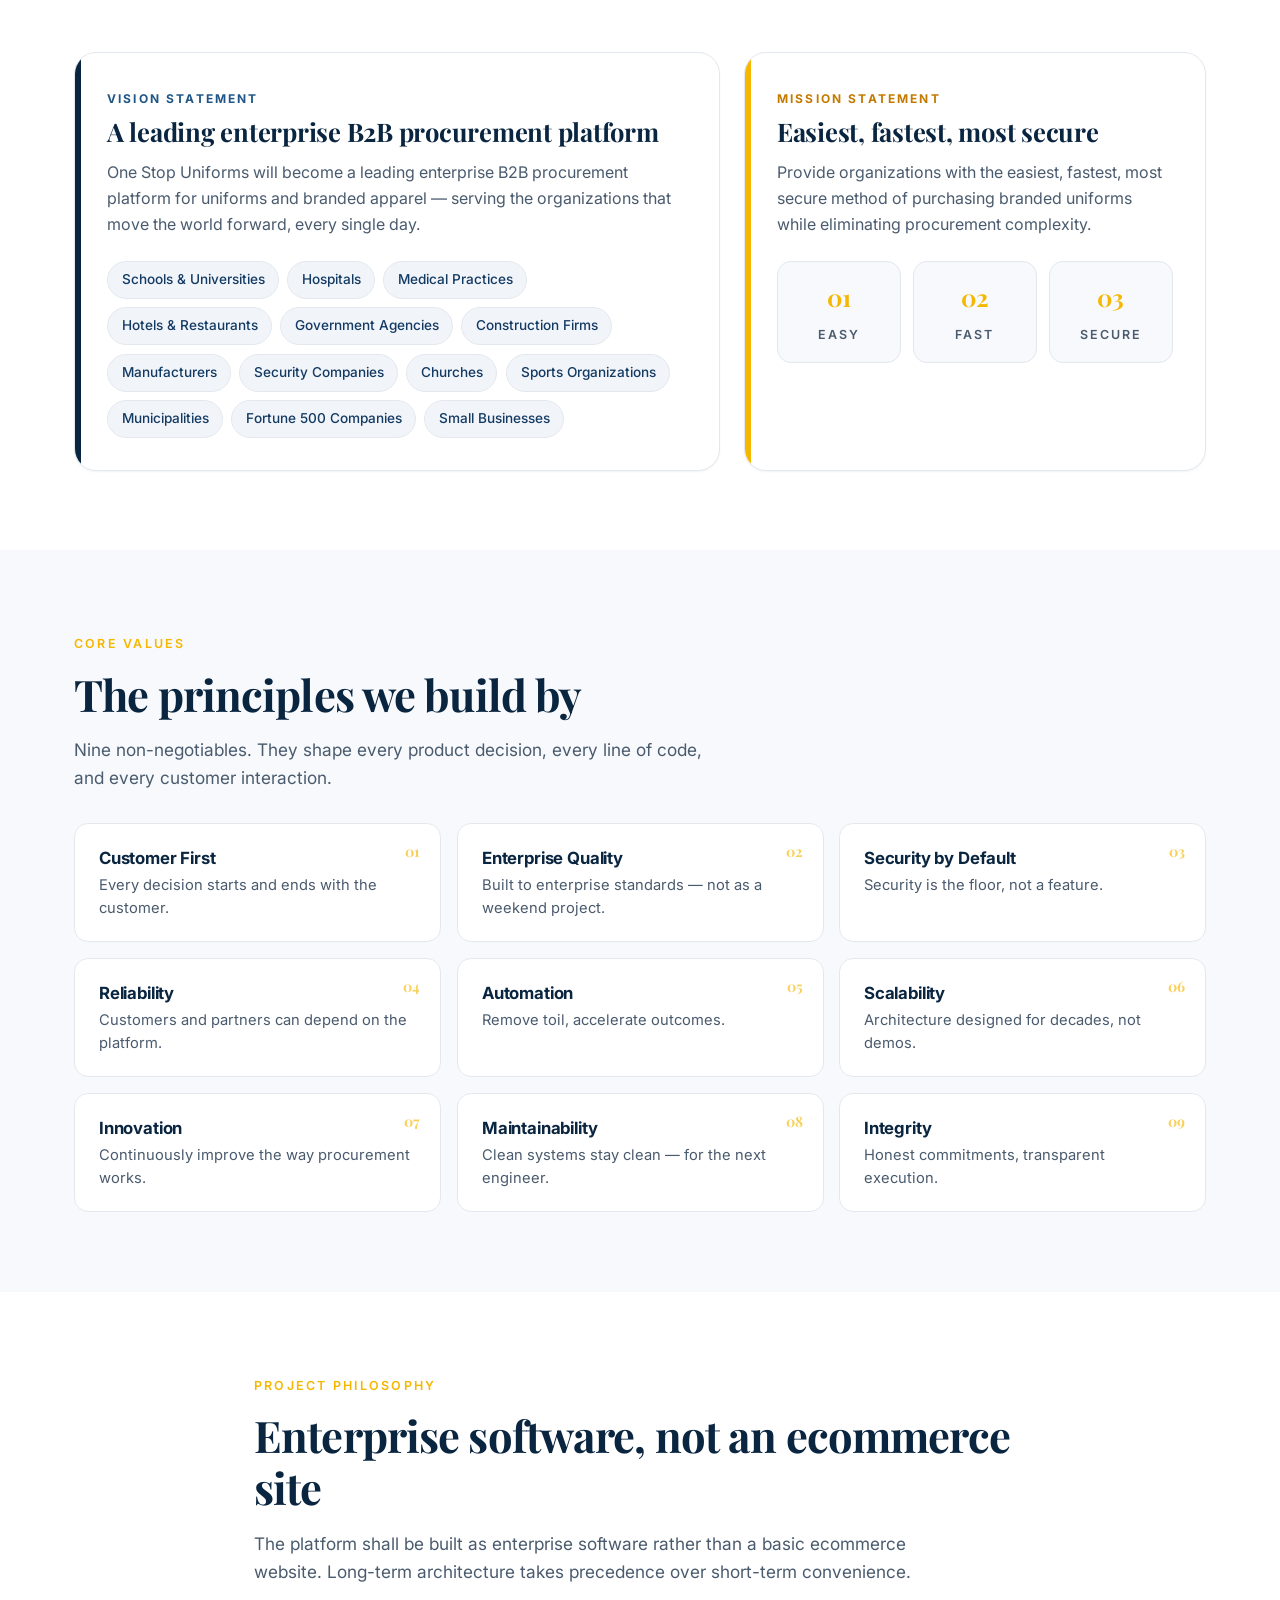
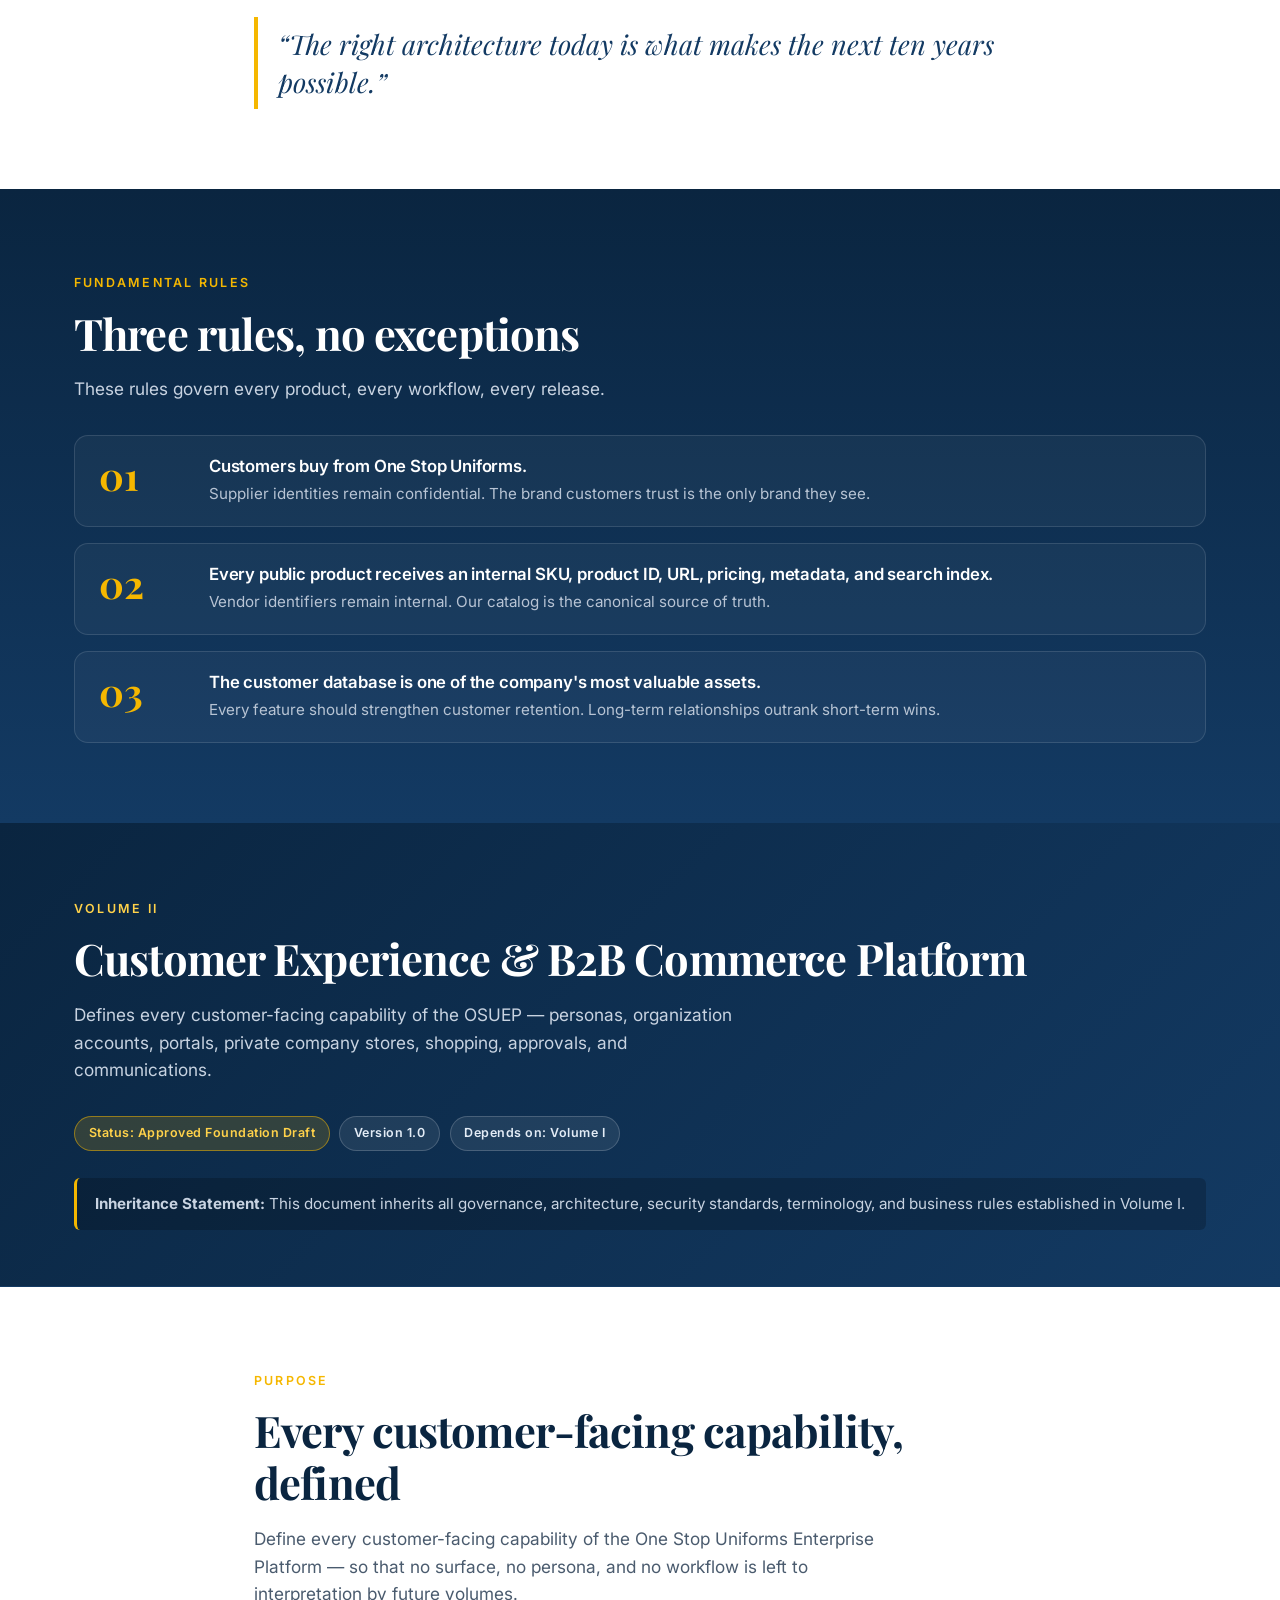
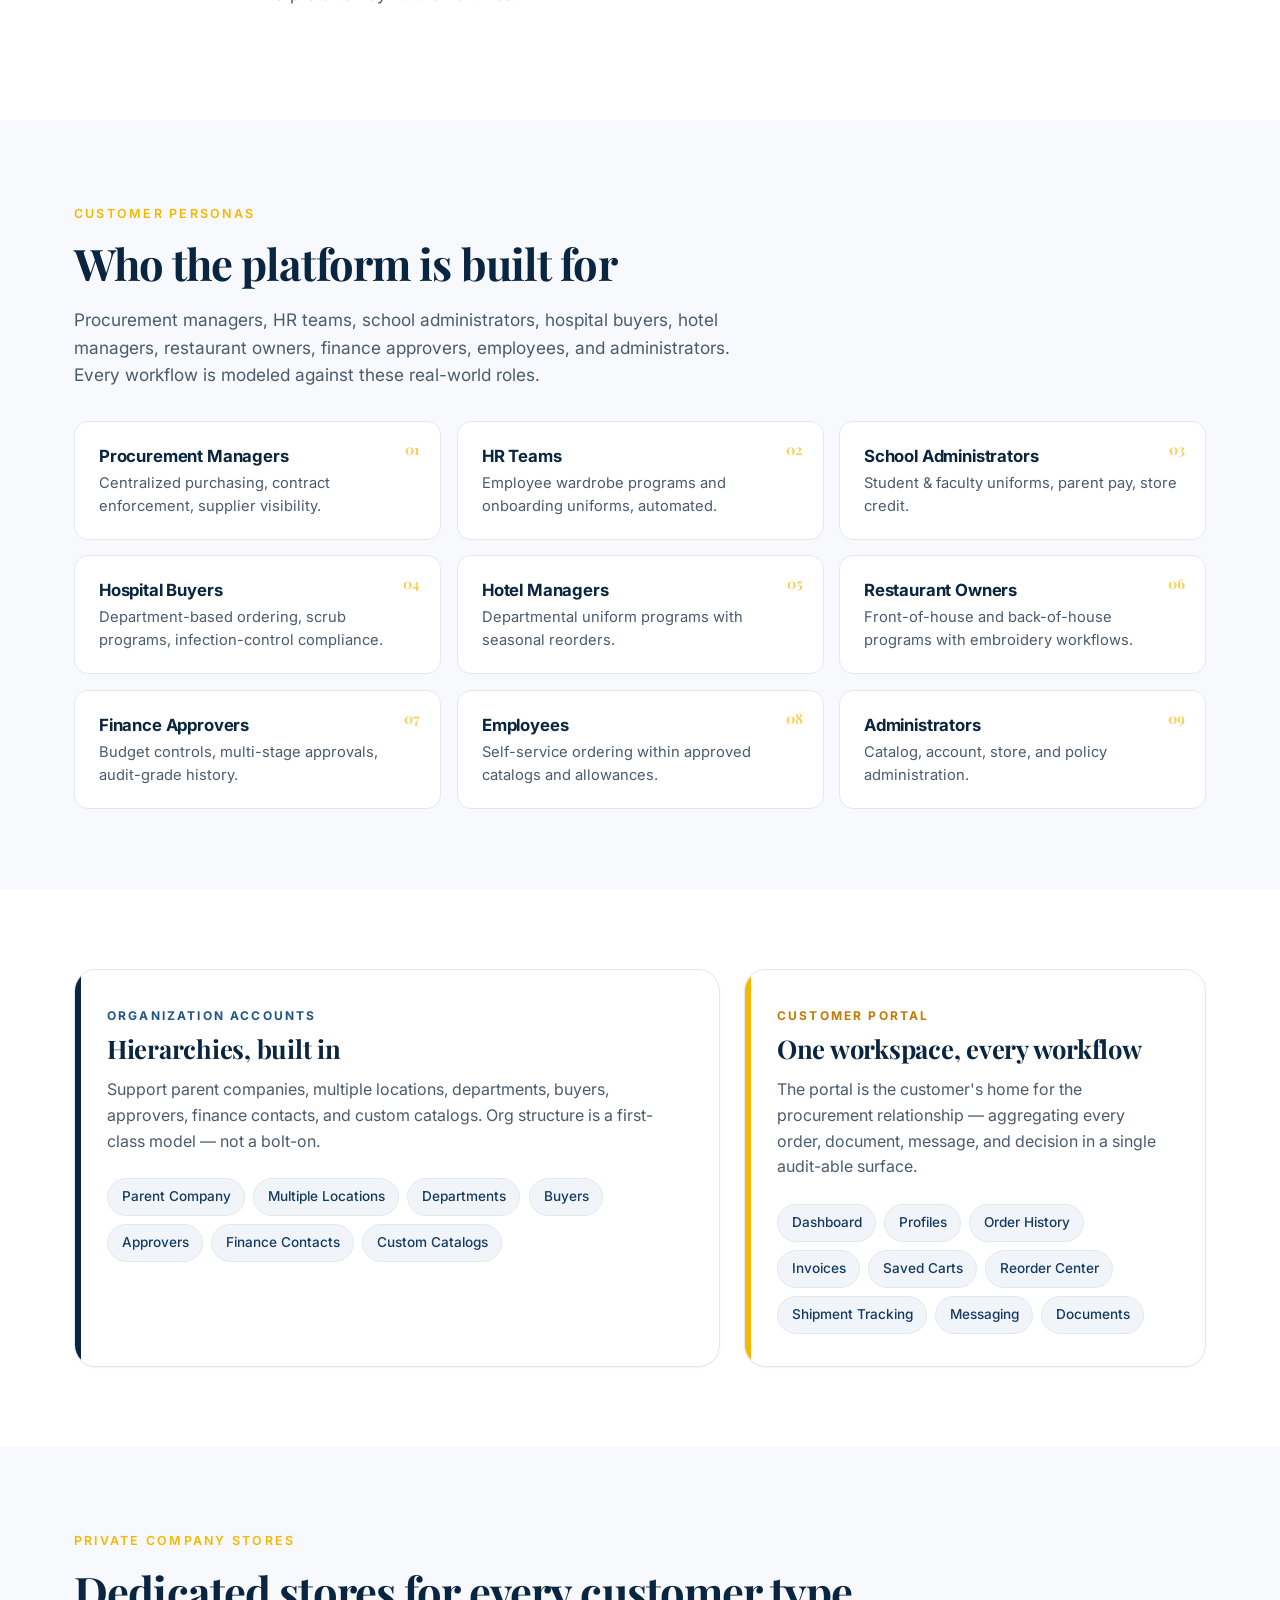
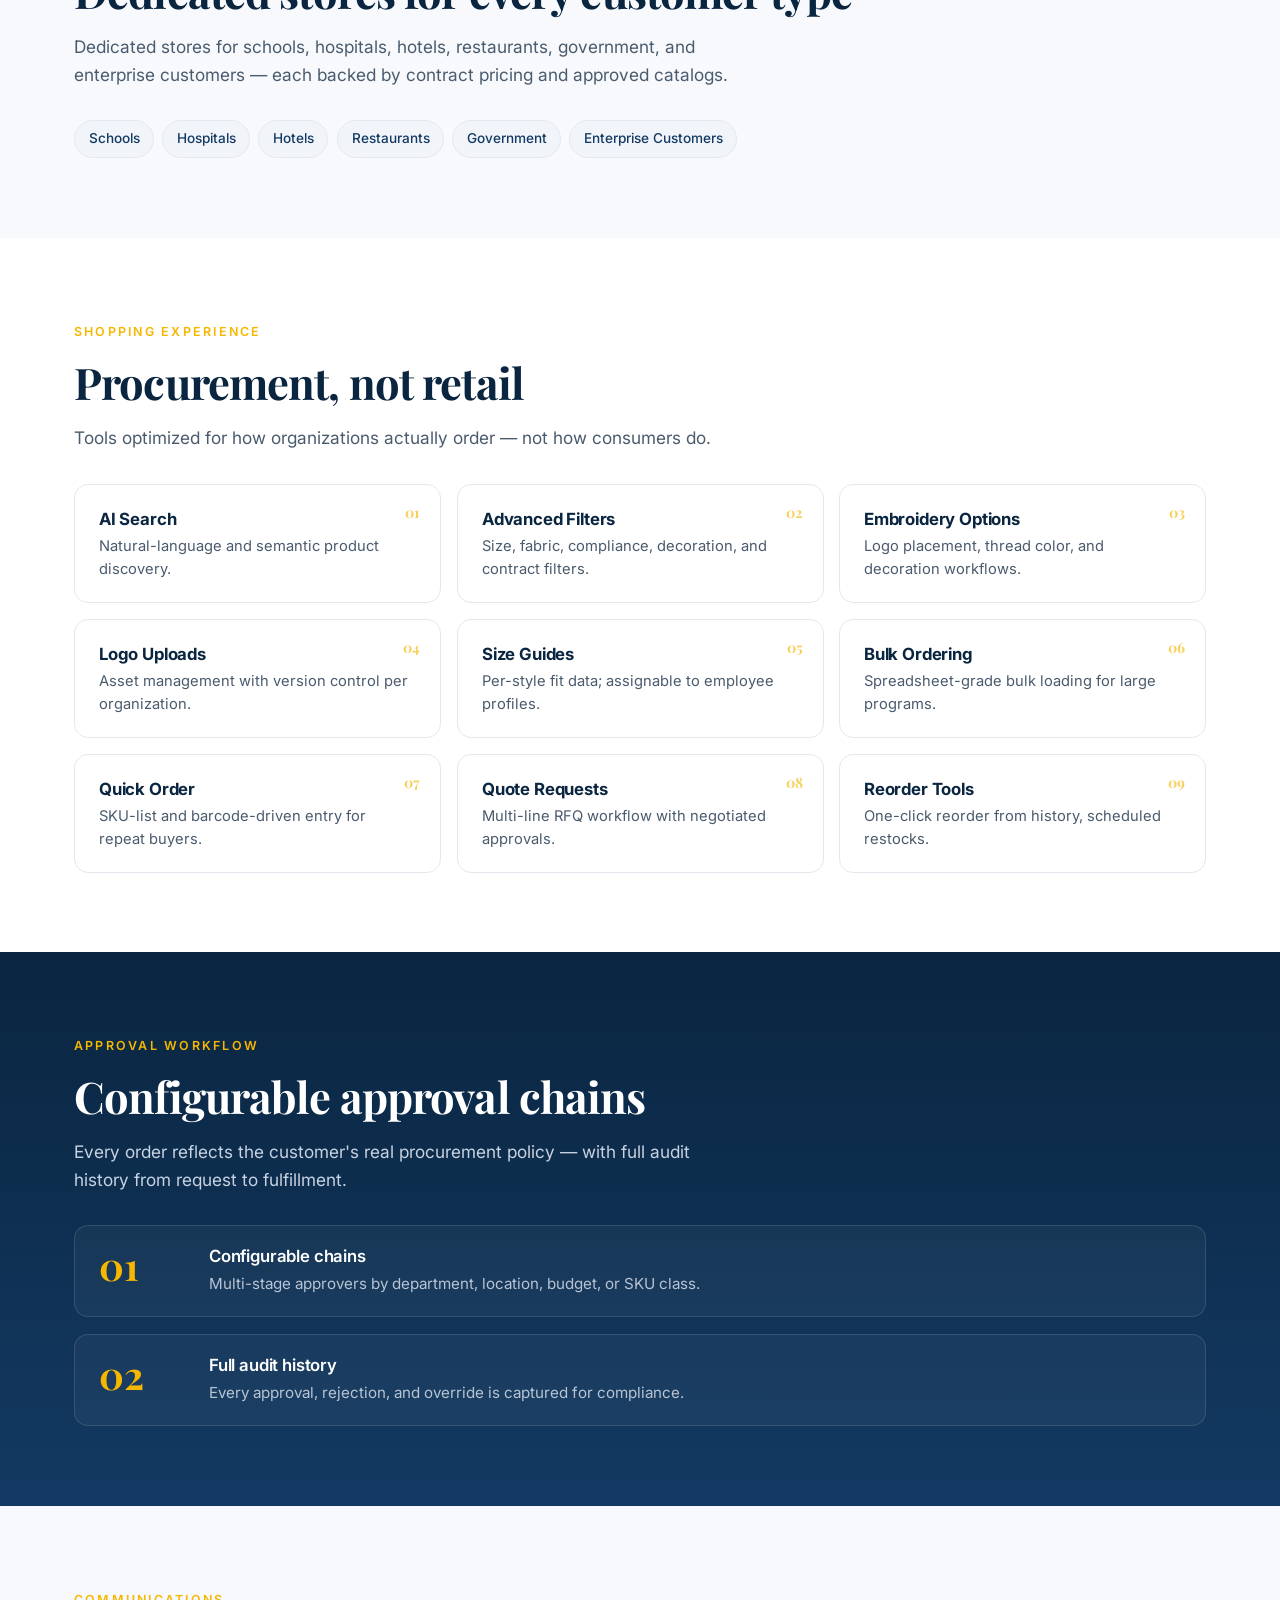
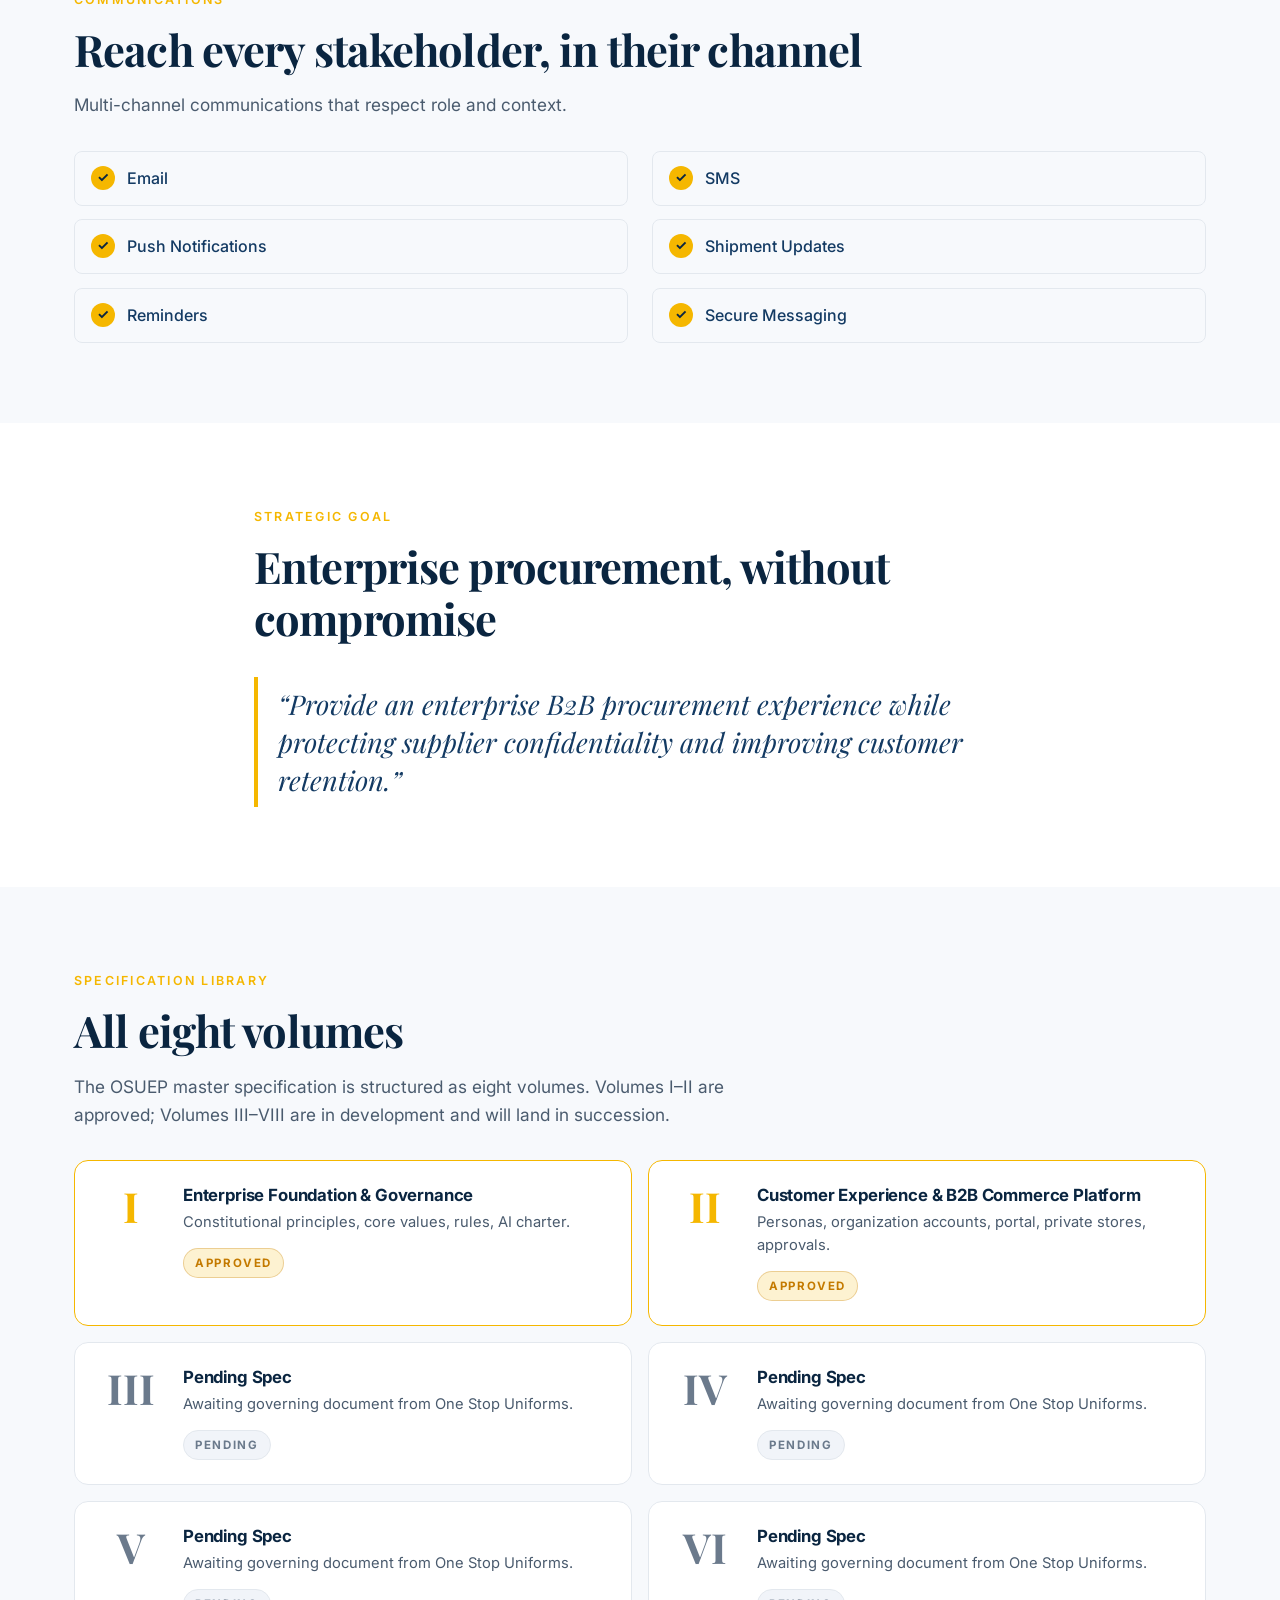
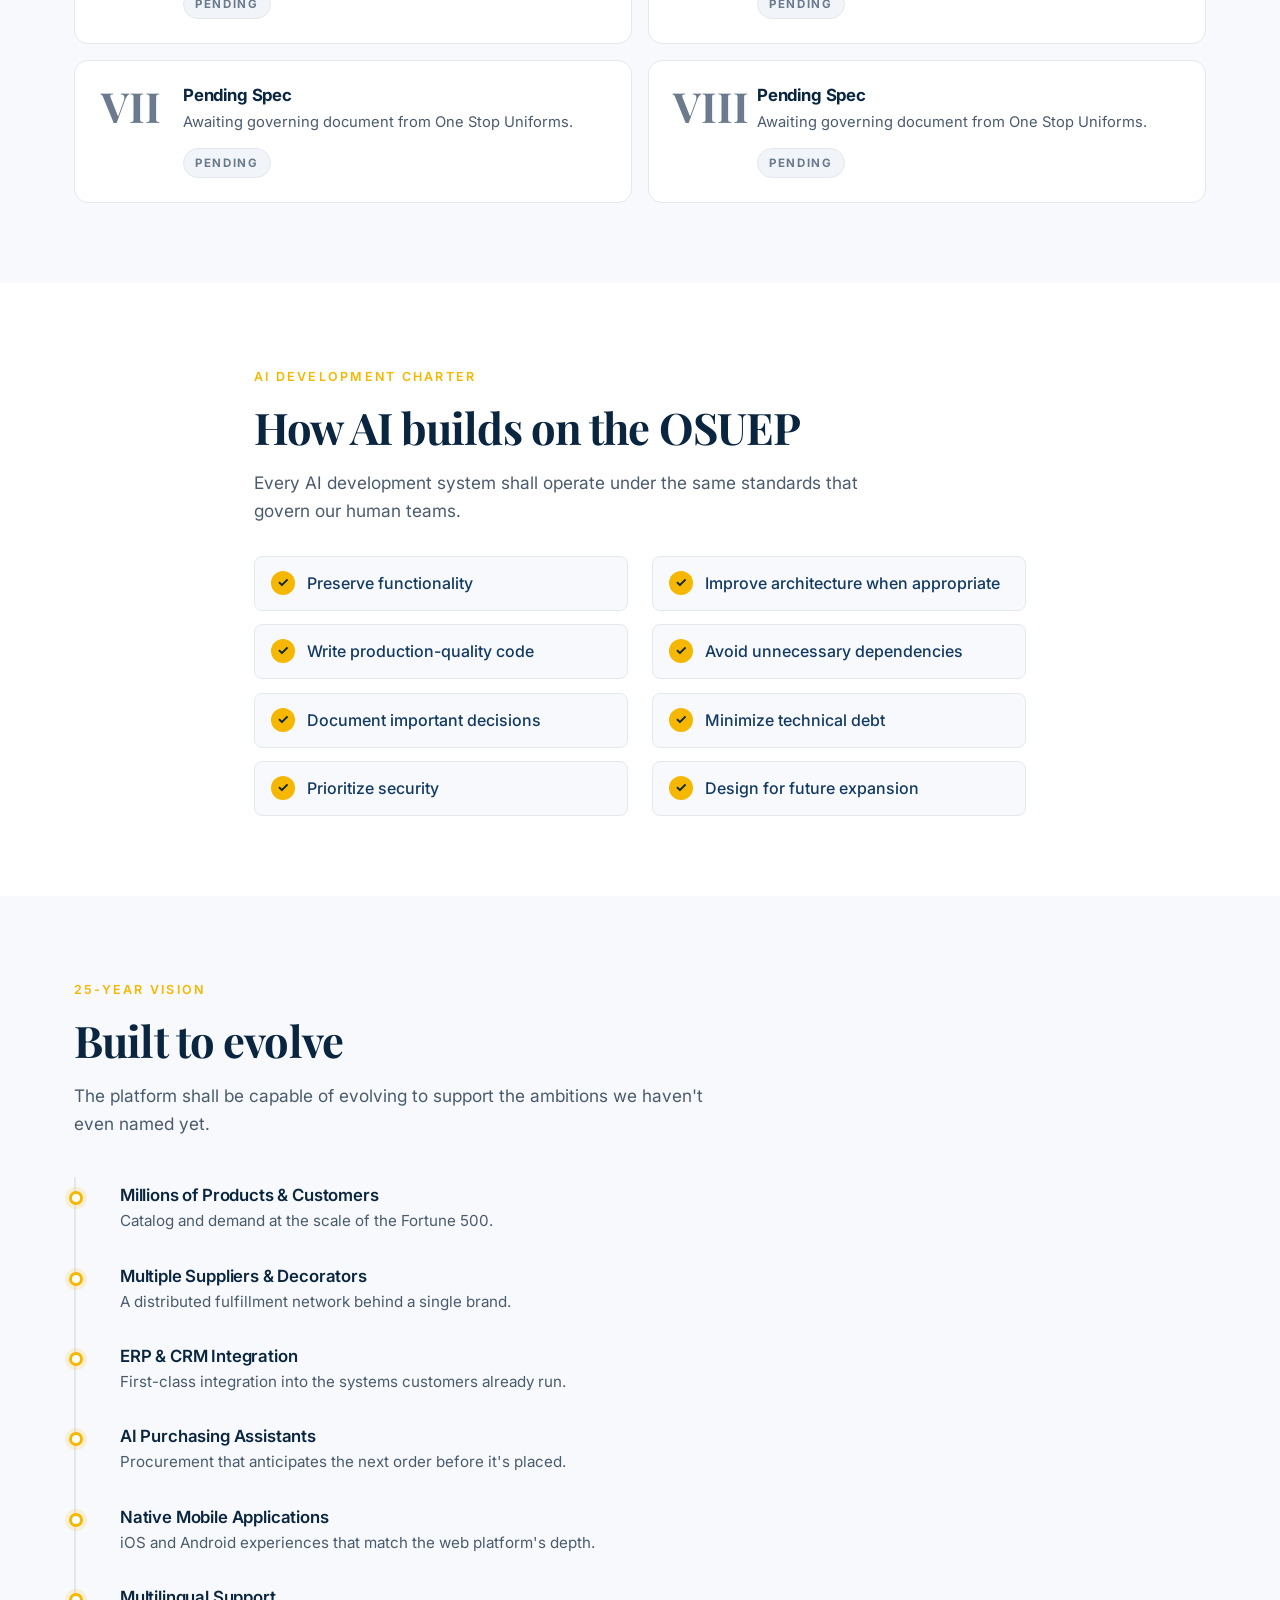
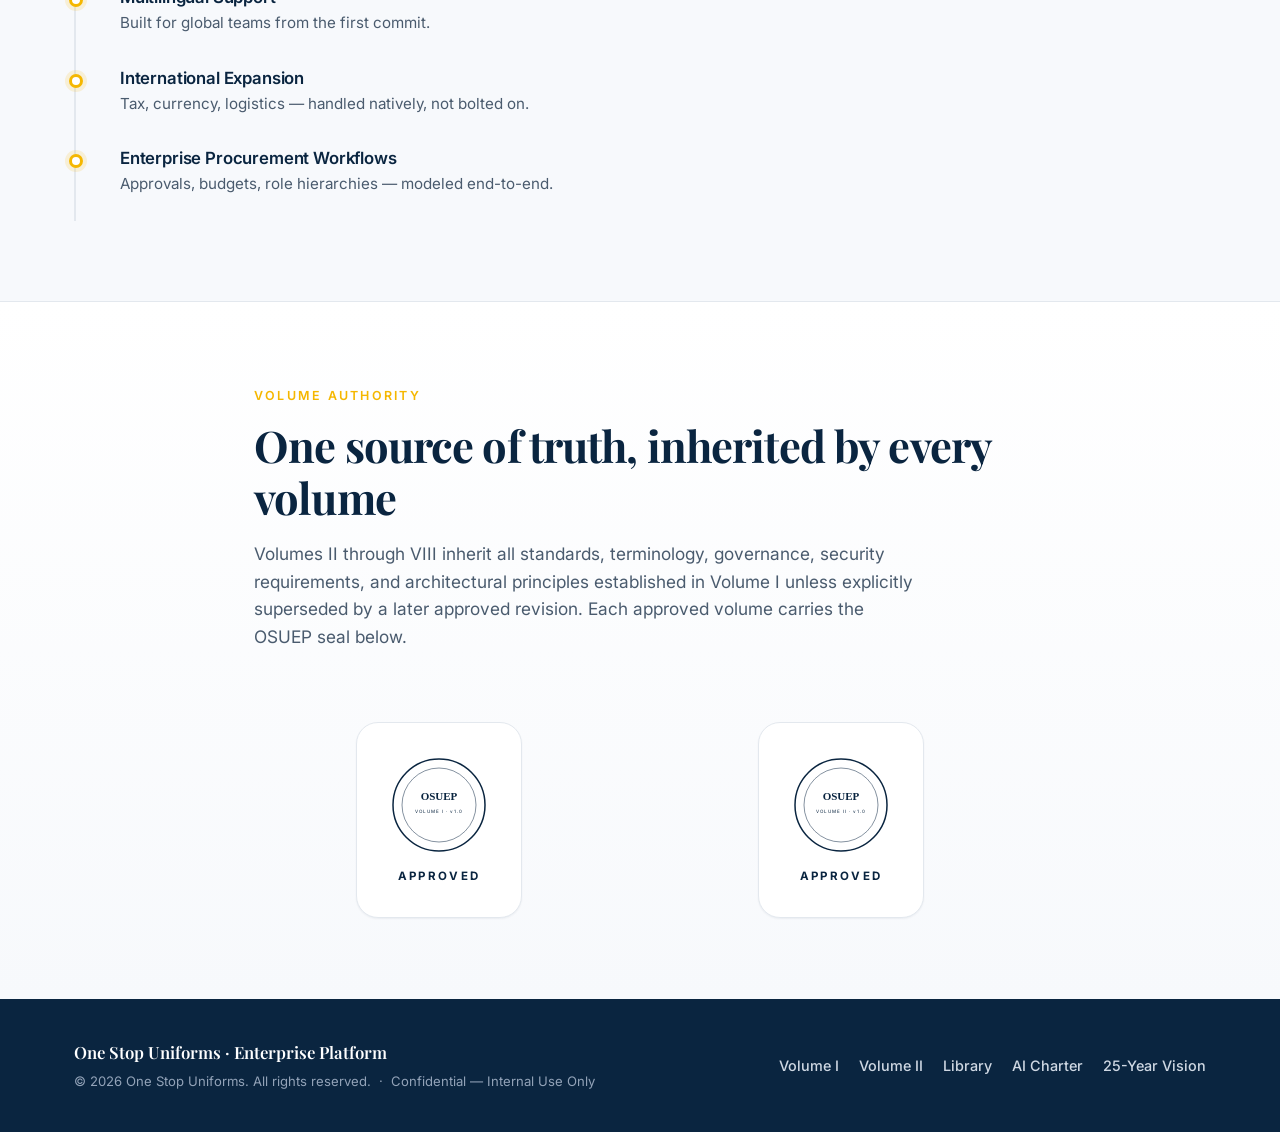
==== commit 3b688910: "feat: expand to Volume II + scaffold full 8-volume library Volume II — Customer Experience & B2B Com" ====
--- a/public/index.html
+++ b/public/index.html
@@ -3,13 +3,13 @@
 <head>
   <meta charset="UTF-8" />
   <meta name="viewport" content="width=device-width, initial-scale=1.0" />
-  <meta name="description" content="One Stop Uniforms Enterprise Platform (OSUEP) — Enterprise Foundation & Governance. The constitutional foundation of a leading B2B procurement platform for uniforms and branded apparel." />
+  <meta name="description" content="One Stop Uniforms Enterprise Platform (OSUEP) — Enterprise Master Specification. The constitutional foundation of a leading B2B procurement platform for uniforms and branded apparel." />
   <meta name="author" content="One Stop Uniforms" />
   <meta name="robots" content="index,follow" />
-  <meta property="og:title" content="One Stop Uniforms — Enterprise Foundation & Governance" />
-  <meta property="og:description" content="The constitutional foundation of the OSUEP. Volume I: Enterprise Foundation & Governance." />
+  <meta property="og:title" content="One Stop Uniforms — Enterprise Master Specification" />
+  <meta property="og:description" content="The constitutional foundation of the OSUEP. Volumes I–II approved; volumes III–VIII in spec." />
   <meta property="og:type" content="website" />
-  <title>One Stop Uniforms — Enterprise Foundation &amp; Governance</title>
+  <title>One Stop Uniforms — Enterprise Master Specification</title>
   <link rel="icon" href="data:image/svg+xml,%3Csvg xmlns='http://www.w3.org/2000/svg' viewBox='0 0 64 64'%3E%3Crect width='64' height='64' rx='12' fill='%230a2540'/%3E%3Ctext x='50%25' y='58%25' text-anchor='middle' font-family='Georgia,serif' font-size='34' font-weight='700' fill='%23f5b700'%3EO%3C/text%3E%3C/svg%3E" />
   <link rel="preconnect" href="https://fonts.googleapis.com" />
   <link rel="preconnect" href="https://fonts.gstatic.com" crossorigin />
@@ -23,8 +23,8 @@
   <!-- Top bar -->
   <div class="topbar">
     <div class="container topbar__inner">
-      <span class="topbar__badge">Volume I · Approved Foundation Draft</span>
-      <span class="topbar__meta">Classification: Confidential — Internal Use Only</span>
+      <span class="topbar__badge">Volumes I–II · Approved Foundation Drafts</span>
+      <span class="topbar__meta">Enterprise Master Specification · Confidential — Internal Use Only</span>
     </div>
   </div>
 
@@ -45,11 +45,9 @@
       </a>
 
       <nav class="nav" aria-label="Primary">
-        <a href="#vision">Vision</a>
-        <a href="#mission">Mission</a>
-        <a href="#values">Values</a>
-        <a href="#philosophy">Philosophy</a>
-        <a href="#rules">Rules</a>
+        <a href="#vol1">Vol I</a>
+        <a href="#vol2">Vol II</a>
+        <a href="#library">Library</a>
         <a href="#charter">AI Charter</a>
         <a href="#roadmap">25-Year Vision</a>
       </nav>
@@ -60,11 +58,9 @@
     </div>
 
     <nav class="nav-mobile" id="navMobile" aria-label="Mobile">
-      <a href="#vision">Vision</a>
-      <a href="#mission">Mission</a>
-      <a href="#values">Values</a>
-      <a href="#philosophy">Philosophy</a>
-      <a href="#rules">Rules</a>
+      <a href="#vol1">Volume I — Foundation</a>
+      <a href="#vol2">Volume II — Customer Experience</a>
+      <a href="#library">Specification Library</a>
       <a href="#charter">AI Charter</a>
       <a href="#roadmap">25-Year Vision</a>
     </nav>
@@ -76,25 +72,47 @@
       <div class="container hero__inner">
         <p class="hero__eyebrow">One Stop Uniforms Enterprise Platform</p>
         <h1 class="hero__title">
-          Enterprise Foundation<br />
-          <span class="hero__title-accent">&amp; Governance</span>
+          Enterprise Master<br />
+          <span class="hero__title-accent">Specification</span>
         </h1>
         <p class="hero__lede">
-          The constitutional foundation of the OSUEP &mdash; defining the principles, standards,
-          architectural decisions, governance, and business rules that every future volume inherits.
+          The constitutional foundation of the OSUEP &mdash; an eight-volume master
+          specification that defines every principle, capability, standard, and
+          workflow the platform must inherit.
         </p>
         <div class="hero__meta">
-          <div><span class="hero__meta-label">Volume</span><span class="hero__meta-value">I</span></div>
+          <div><span class="hero__meta-label">Volumes</span><span class="hero__meta-value">I – VIII</span></div>
+          <div><span class="hero__meta-label">Approved</span><span class="hero__meta-value">2 of 8</span></div>
           <div><span class="hero__meta-label">Version</span><span class="hero__meta-value">1.0</span></div>
-          <div><span class="hero__meta-label">Status</span><span class="hero__meta-value">Approved Foundation Draft</span></div>
           <div><span class="hero__meta-label">Owner</span><span class="hero__meta-value">One Stop Uniforms</span></div>
         </div>
         <div class="hero__cta">
-          <a href="#purpose" class="btn btn--primary">Read the Foundation</a>
-          <a href="#roadmap" class="btn btn--ghost">25-Year Vision</a>
+          <a href="#vol1" class="btn btn--primary">Read Volume I</a>
+          <a href="#vol2" class="btn btn--ghost">Volume II</a>
+          <a href="#library" class="btn btn--ghost">All 8 Volumes</a>
         </div>
       </div>
       <div class="hero__bg" aria-hidden="true"></div>
+    </section>
+
+    <!-- ====================== VOLUME I ====================== -->
+    <div id="vol1">
+
+    <!-- Volume I banner -->
+    <section class="section volume-banner" id="volume-1">
+      <div class="container">
+        <p class="section__eyebrow">Volume I</p>
+        <h2 class="section__title">Enterprise Foundation &amp; Governance</h2>
+        <p class="section__lede">
+          The constitutional foundation of the One Stop Uniforms Enterprise Platform.
+          All other volumes inherit from this document unless explicitly superseded.
+        </p>
+        <div class="volume-meta">
+          <span class="volume-meta__pill volume-meta__pill--approved">Status: Approved Foundation Draft</span>
+          <span class="volume-meta__pill">Version 1.0</span>
+          <span class="volume-meta__pill">Depends on: none (root document)</span>
+        </div>
+      </div>
     </section>
 
     <!-- Purpose -->
@@ -227,6 +245,296 @@
       </div>
     </section>
 
+    </div><!-- /#vol1 -->
+
+    <!-- ====================== VOLUME II ====================== -->
+    <div id="vol2">
+
+    <!-- Volume II banner -->
+    <section class="section volume-banner volume-banner--alt" id="volume-2">
+      <div class="container">
+        <p class="section__eyebrow">Volume II</p>
+        <h2 class="section__title">Customer Experience &amp; B2B Commerce Platform</h2>
+        <p class="section__lede">
+          Defines every customer-facing capability of the OSUEP — personas, organization
+          accounts, portals, private company stores, shopping, approvals, and communications.
+        </p>
+        <div class="volume-meta">
+          <span class="volume-meta__pill volume-meta__pill--approved">Status: Approved Foundation Draft</span>
+          <span class="volume-meta__pill">Version 1.0</span>
+          <span class="volume-meta__pill">Depends on: Volume I</span>
+        </div>
+        <div class="volume-banner__quote">
+          <strong>Inheritance Statement:</strong> This document inherits all governance,
+          architecture, security standards, terminology, and business rules established
+          in Volume I.
+        </div>
+      </div>
+    </section>
+
+    <!-- Vol II — Persona + Purpose -->
+    <section class="section" id="vol2-purpose">
+      <div class="container container--narrow">
+        <p class="section__eyebrow">Purpose</p>
+        <h2 class="section__title">Every customer-facing capability, defined</h2>
+        <p class="section__lede">
+          Define every customer-facing capability of the One Stop Uniforms Enterprise
+          Platform — so that no surface, no persona, and no workflow is left to
+          interpretation by future volumes.
+        </p>
+      </div>
+    </section>
+
+    <!-- Vol II — Personas -->
+    <section class="section section--alt" id="vol2-personas">
+      <div class="container">
+        <p class="section__eyebrow">Customer Personas</p>
+        <h2 class="section__title">Who the platform is built for</h2>
+        <p class="section__lede">
+          Procurement managers, HR teams, school administrators, hospital buyers, hotel
+          managers, restaurant owners, finance approvers, employees, and administrators.
+          Every workflow is modeled against these real-world roles.
+        </p>
+        <ul class="values-grid">
+          <li class="value" data-i="01"><h4>Procurement Managers</h4><p>Centralized purchasing, contract enforcement, supplier visibility.</p></li>
+          <li class="value" data-i="02"><h4>HR Teams</h4><p>Employee wardrobe programs and onboarding uniforms, automated.</p></li>
+          <li class="value" data-i="03"><h4>School Administrators</h4><p>Student &amp; faculty uniforms, parent pay, store credit.</p></li>
+          <li class="value" data-i="04"><h4>Hospital Buyers</h4><p>Department-based ordering, scrub programs, infection-control compliance.</p></li>
+          <li class="value" data-i="05"><h4>Hotel Managers</h4><p>Departmental uniform programs with seasonal reorders.</p></li>
+          <li class="value" data-i="06"><h4>Restaurant Owners</h4><p>Front-of-house and back-of-house programs with embroidery workflows.</p></li>
+          <li class="value" data-i="07"><h4>Finance Approvers</h4><p>Budget controls, multi-stage approvals, audit-grade history.</p></li>
+          <li class="value" data-i="08"><h4>Employees</h4><p>Self-service ordering within approved catalogs and allowances.</p></li>
+          <li class="value" data-i="09"><h4>Administrators</h4><p>Catalog, account, store, and policy administration.</p></li>
+        </ul>
+      </div>
+    </section>
+
+    <!-- Vol II — Org Accounts + Portal (split) -->
+    <section class="section section--split" id="vol2-orgportal">
+      <div class="container">
+        <div class="card card--feature">
+          <p class="card__eyebrow">Organization Accounts</p>
+          <h3 class="card__title">Hierarchies, built in</h3>
+          <p class="card__body">
+            Support parent companies, multiple locations, departments, buyers,
+            approvers, finance contacts, and custom catalogs. Org structure is
+            a first-class model — not a bolt-on.
+          </p>
+          <ul class="chip-grid" aria-label="Account structure elements">
+            <li class="chip">Parent Company</li>
+            <li class="chip">Multiple Locations</li>
+            <li class="chip">Departments</li>
+            <li class="chip">Buyers</li>
+            <li class="chip">Approvers</li>
+            <li class="chip">Finance Contacts</li>
+            <li class="chip">Custom Catalogs</li>
+          </ul>
+        </div>
+
+        <div class="card card--feature card--accent">
+          <p class="card__eyebrow">Customer Portal</p>
+          <h3 class="card__title">One workspace, every workflow</h3>
+          <p class="card__body">
+            The portal is the customer's home for the procurement relationship —
+            aggregating every order, document, message, and decision in a single
+            audit-able surface.
+          </p>
+          <ul class="chip-grid" aria-label="Portal capabilities">
+            <li class="chip">Dashboard</li>
+            <li class="chip">Profiles</li>
+            <li class="chip">Order History</li>
+            <li class="chip">Invoices</li>
+            <li class="chip">Saved Carts</li>
+            <li class="chip">Reorder Center</li>
+            <li class="chip">Shipment Tracking</li>
+            <li class="chip">Messaging</li>
+            <li class="chip">Documents</li>
+          </ul>
+        </div>
+      </div>
+    </section>
+
+    <!-- Vol II — Private Company Stores -->
+    <section class="section section--alt" id="vol2-pcs">
+      <div class="container">
+        <p class="section__eyebrow">Private Company Stores</p>
+        <h2 class="section__title">Dedicated stores for every customer type</h2>
+        <p class="section__lede">
+          Dedicated stores for schools, hospitals, hotels, restaurants, government,
+          and enterprise customers — each backed by contract pricing and approved catalogs.
+        </p>
+        <ul class="chip-grid" aria-label="Private store types">
+          <li class="chip">Schools</li>
+          <li class="chip">Hospitals</li>
+          <li class="chip">Hotels</li>
+          <li class="chip">Restaurants</li>
+          <li class="chip">Government</li>
+          <li class="chip">Enterprise Customers</li>
+        </ul>
+      </div>
+    </section>
+
+    <!-- Vol II — Shopping Experience -->
+    <section class="section" id="vol2-shopping">
+      <div class="container">
+        <p class="section__eyebrow">Shopping Experience</p>
+        <h2 class="section__title">Procurement, not retail</h2>
+        <p class="section__lede">
+          Tools optimized for how organizations actually order &mdash; not how consumers do.
+        </p>
+        <ul class="values-grid">
+          <li class="value" data-i="01"><h4>AI Search</h4><p>Natural-language and semantic product discovery.</p></li>
+          <li class="value" data-i="02"><h4>Advanced Filters</h4><p>Size, fabric, compliance, decoration, and contract filters.</p></li>
+          <li class="value" data-i="03"><h4>Embroidery Options</h4><p>Logo placement, thread color, and decoration workflows.</p></li>
+          <li class="value" data-i="04"><h4>Logo Uploads</h4><p>Asset management with version control per organization.</p></li>
+          <li class="value" data-i="05"><h4>Size Guides</h4><p>Per-style fit data; assignable to employee profiles.</p></li>
+          <li class="value" data-i="06"><h4>Bulk Ordering</h4><p>Spreadsheet-grade bulk loading for large programs.</p></li>
+          <li class="value" data-i="07"><h4>Quick Order</h4><p>SKU-list and barcode-driven entry for repeat buyers.</p></li>
+          <li class="value" data-i="08"><h4>Quote Requests</h4><p>Multi-line RFQ workflow with negotiated approvals.</p></li>
+          <li class="value" data-i="09"><h4>Reorder Tools</h4><p>One-click reorder from history, scheduled restocks.</p></li>
+        </ul>
+      </div>
+    </section>
+
+    <!-- Vol II — Approval Workflow + Communications (dark) -->
+    <section class="section section--dark" id="vol2-approvals">
+      <div class="container">
+        <p class="section__eyebrow section__eyebrow--light">Approval Workflow</p>
+        <h2 class="section__title section__title--light">Configurable approval chains</h2>
+        <p class="section__lede section__lede--light">
+          Every order reflects the customer's real procurement policy &mdash; with full
+          audit history from request to fulfillment.
+        </p>
+        <ol class="rules-list">
+          <li class="rule">
+            <span class="rule__num">01</span>
+            <div class="rule__body">
+              <h4>Configurable chains</h4>
+              <p>Multi-stage approvers by department, location, budget, or SKU class.</p>
+            </div>
+          </li>
+          <li class="rule">
+            <span class="rule__num">02</span>
+            <div class="rule__body">
+              <h4>Full audit history</h4>
+              <p>Every approval, rejection, and override is captured for compliance.</p>
+            </div>
+          </li>
+        </ol>
+      </div>
+    </section>
+
+    <section class="section section--alt" id="vol2-comms">
+      <div class="container">
+        <p class="section__eyebrow">Communications</p>
+        <h2 class="section__title">Reach every stakeholder, in their channel</h2>
+        <p class="section__lede">
+          Multi-channel communications that respect role and context.
+        </p>
+        <ul class="charter-grid">
+          <li><span class="check" aria-hidden="true">&#10003;</span> Email</li>
+          <li><span class="check" aria-hidden="true">&#10003;</span> SMS</li>
+          <li><span class="check" aria-hidden="true">&#10003;</span> Push Notifications</li>
+          <li><span class="check" aria-hidden="true">&#10003;</span> Shipment Updates</li>
+          <li><span class="check" aria-hidden="true">&#10003;</span> Reminders</li>
+          <li><span class="check" aria-hidden="true">&#10003;</span> Secure Messaging</li>
+        </ul>
+      </div>
+    </section>
+
+    <!-- Vol II — Strategic Goal -->
+    <section class="section" id="vol2-strategic-goal">
+      <div class="container container--narrow">
+        <p class="section__eyebrow">Strategic Goal</p>
+        <h2 class="section__title">Enterprise procurement, without compromise</h2>
+        <blockquote class="pull-quote">
+          “Provide an enterprise B2B procurement experience while protecting supplier
+          confidentiality and improving customer retention.”
+        </blockquote>
+      </div>
+    </section>
+
+    </div><!-- /#vol2 -->
+
+    <!-- ====================== SPECIFICATION LIBRARY ====================== -->
+    <section class="section section--alt" id="library">
+      <div class="container">
+        <p class="section__eyebrow">Specification Library</p>
+        <h2 class="section__title">All eight volumes</h2>
+        <p class="section__lede">
+          The OSUEP master specification is structured as eight volumes. Volumes
+          I–II are approved; Volumes III–VIII are in development and will land in
+          succession.
+        </p>
+        <ul class="library" aria-label="Specification volumes">
+          <li class="library__item library__item--approved" id="lib-1">
+            <span class="library__num">I</span>
+            <div class="library__body">
+              <h4>Enterprise Foundation &amp; Governance</h4>
+              <p>Constitutional principles, core values, rules, AI charter.</p>
+              <span class="library__pill library__pill--ok">Approved</span>
+            </div>
+          </li>
+          <li class="library__item library__item--approved" id="lib-2">
+            <span class="library__num">II</span>
+            <div class="library__body">
+              <h4>Customer Experience &amp; B2B Commerce Platform</h4>
+              <p>Personas, organization accounts, portal, private stores, approvals.</p>
+              <span class="library__pill library__pill--ok">Approved</span>
+            </div>
+          </li>
+          <li class="library__item" id="lib-3">
+            <span class="library__num">III</span>
+            <div class="library__body">
+              <h4>Pending Spec</h4>
+              <p>Awaiting governing document from One Stop Uniforms.</p>
+              <span class="library__pill">Pending</span>
+            </div>
+          </li>
+          <li class="library__item" id="lib-4">
+            <span class="library__num">IV</span>
+            <div class="library__body">
+              <h4>Pending Spec</h4>
+              <p>Awaiting governing document from One Stop Uniforms.</p>
+              <span class="library__pill">Pending</span>
+            </div>
+          </li>
+          <li class="library__item" id="lib-5">
+            <span class="library__num">V</span>
+            <div class="library__body">
+              <h4>Pending Spec</h4>
+              <p>Awaiting governing document from One Stop Uniforms.</p>
+              <span class="library__pill">Pending</span>
+            </div>
+          </li>
+          <li class="library__item" id="lib-6">
+            <span class="library__num">VI</span>
+            <div class="library__body">
+              <h4>Pending Spec</h4>
+              <p>Awaiting governing document from One Stop Uniforms.</p>
+              <span class="library__pill">Pending</span>
+            </div>
+          </li>
+          <li class="library__item" id="lib-7">
+            <span class="library__num">VII</span>
+            <div class="library__body">
+              <h4>Pending Spec</h4>
+              <p>Awaiting governing document from One Stop Uniforms.</p>
+              <span class="library__pill">Pending</span>
+            </div>
+          </li>
+          <li class="library__item" id="lib-8">
+            <span class="library__num">VIII</span>
+            <div class="library__body">
+              <h4>Pending Spec</h4>
+              <p>Awaiting governing document from One Stop Uniforms.</p>
+              <span class="library__pill">Pending</span>
+            </div>
+          </li>
+        </ul>
+      </div>
+    </section>
+
     <!-- AI Development Charter -->
     <section class="section" id="charter">
       <div class="container container--narrow">
@@ -272,21 +580,33 @@
     <!-- Volume Authority -->
     <section class="section section--final">
       <div class="container container--narrow">
-        <p class="section__eyebrow">Volume I Authority</p>
+        <p class="section__eyebrow">Volume Authority</p>
         <h2 class="section__title">One source of truth, inherited by every volume</h2>
         <p class="section__lede">
           Volumes II through VIII inherit all standards, terminology, governance,
-          security requirements, and architectural principles established in this document
-          unless explicitly superseded by a later approved revision.
-        </p>
-        <div class="seal">
-          <svg viewBox="0 0 200 200" width="120" height="120" aria-hidden="true">
-            <circle cx="100" cy="100" r="92" fill="none" stroke="#0a2540" stroke-width="3"/>
-            <circle cx="100" cy="100" r="74" fill="none" stroke="#0a2540" stroke-width="1"/>
-            <text x="100" y="95" text-anchor="middle" font-family="Georgia, serif" font-size="22" font-weight="700" fill="#0a2540">OSUEP</text>
-            <text x="100" y="120" text-anchor="middle" font-family="Inter, sans-serif" font-size="10" letter-spacing="2" fill="#0a2540">VOLUME I · v1.0</text>
-          </svg>
-          <p class="seal__label">Approved Foundation Draft</p>
+          security requirements, and architectural principles established in Volume I
+          unless explicitly superseded by a later approved revision. Each approved
+          volume carries the OSUEP seal below.
+        </p>
+        <div class="seal-row">
+          <div class="seal seal--small">
+            <svg viewBox="0 0 200 200" width="100" height="100" aria-hidden="true">
+              <circle cx="100" cy="100" r="92" fill="none" stroke="#0a2540" stroke-width="3"/>
+              <circle cx="100" cy="100" r="74" fill="none" stroke="#0a2540" stroke-width="1"/>
+              <text x="100" y="90" text-anchor="middle" font-family="Georgia, serif" font-size="22" font-weight="700" fill="#0a2540">OSUEP</text>
+              <text x="100" y="115" text-anchor="middle" font-family="Inter, sans-serif" font-size="9" letter-spacing="2" fill="#0a2540">VOLUME I · v1.0</text>
+            </svg>
+            <p class="seal__label">Approved</p>
+          </div>
+          <div class="seal seal--small">
+            <svg viewBox="0 0 200 200" width="100" height="100" aria-hidden="true">
+              <circle cx="100" cy="100" r="92" fill="none" stroke="#0a2540" stroke-width="3"/>
+              <circle cx="100" cy="100" r="74" fill="none" stroke="#0a2540" stroke-width="1"/>
+              <text x="100" y="90" text-anchor="middle" font-family="Georgia, serif" font-size="22" font-weight="700" fill="#0a2540">OSUEP</text>
+              <text x="100" y="115" text-anchor="middle" font-family="Inter, sans-serif" font-size="9" letter-spacing="2" fill="#0a2540">VOLUME II · v1.0</text>
+            </svg>
+            <p class="seal__label">Approved</p>
+          </div>
         </div>
       </div>
     </section>
@@ -299,9 +619,9 @@
         <p class="site-footer__meta">&copy; <span id="year"></span> One Stop Uniforms. All rights reserved. &nbsp;·&nbsp; Confidential — Internal Use Only</p>
       </div>
       <div class="site-footer__links">
-        <a href="#vision">Vision</a>
-        <a href="#mission">Mission</a>
-        <a href="#values">Values</a>
+        <a href="#vol1">Volume I</a>
+        <a href="#vol2">Volume II</a>
+        <a href="#library">Library</a>
         <a href="#charter">AI Charter</a>
         <a href="#roadmap">25-Year Vision</a>
       </div>
--- a/public/styles.css
+++ b/public/styles.css
@@ -661,7 +661,143 @@
   margin: 0;
 }
 
-/* ---------- Seal ---------- */
+/* ---------- Volume banners ---------- */
+.volume-banner {
+  background: linear-gradient(135deg, #0a2540 0%, #1f5687 100%);
+  color: #d6deea;
+  padding: 4.5rem 0 3.5rem;
+  border-bottom: 1px solid #133a63;
+}
+.volume-banner .section__eyebrow { color: var(--c-accent-2); }
+.volume-banner .section__title { color: #fff; }
+.volume-banner .section__lede { color: #c8d3e1; }
+.volume-banner--alt {
+  background: linear-gradient(135deg, #0a2540 0%, #133a63 100%);
+}
+.volume-meta {
+  display: flex;
+  flex-wrap: wrap;
+  gap: 0.6rem;
+  margin-top: 1.5rem;
+}
+.volume-meta__pill {
+  display: inline-block;
+  font-size: 0.78rem;
+  font-weight: 600;
+  letter-spacing: 0.04em;
+  padding: 0.4rem 0.85rem;
+  border-radius: 999px;
+  background: rgba(255,255,255,0.08);
+  border: 1px solid rgba(255,255,255,0.18);
+  color: #e3ecf6;
+}
+.volume-meta__pill--approved {
+  background: rgba(245, 183, 0, 0.16);
+  border-color: rgba(245, 183, 0, 0.5);
+  color: var(--c-accent-2);
+}
+.volume-banner__quote {
+  margin-top: 1.75rem;
+  background: rgba(0,0,0,0.2);
+  border-left: 3px solid var(--c-accent);
+  padding: 0.85rem 1.1rem;
+  border-radius: 6px;
+  font-size: 0.95rem;
+  color: #c8d3e1;
+}
+
+/* ---------- Specification library ---------- */
+.library {
+  list-style: none;
+  padding: 0;
+  margin: 2rem 0 0;
+  display: grid;
+  grid-template-columns: repeat(2, 1fr);
+  gap: 1rem;
+}
+.library__item {
+  display: grid;
+  grid-template-columns: 64px 1fr;
+  align-items: flex-start;
+  gap: 1.25rem;
+  padding: 1.5rem;
+  background: #fff;
+  border: 1px solid var(--c-line);
+  border-radius: var(--r-md);
+  transition: transform var(--t-base), box-shadow var(--t-base), border-color var(--t-base);
+}
+.library__item:hover {
+  transform: translateY(-3px);
+  box-shadow: var(--shadow-md);
+  border-color: var(--c-accent);
+}
+.library__item--approved { border-color: var(--c-accent); }
+.library__item--approved:hover { border-color: var(--c-ink); }
+.library__num {
+  font-family: 'Playfair Display', Georgia, serif;
+  font-size: 2.6rem;
+  font-weight: 700;
+  line-height: 1;
+  color: var(--c-mute);
+  text-align: center;
+}
+.library__item--approved .library__num { color: var(--c-accent); }
+.library__body { display: flex; flex-direction: column; gap: 0.35rem; }
+.library__body h4 {
+  font-family: 'Inter', sans-serif;
+  font-size: 1.05rem;
+  font-weight: 700;
+  color: var(--c-ink);
+  margin: 0;
+}
+.library__body p {
+  font-size: 0.92rem;
+  color: var(--c-slate);
+  margin: 0;
+}
+.library__pill {
+  align-self: flex-start;
+  margin-top: 0.5rem;
+  display: inline-block;
+  font-size: 0.72rem;
+  font-weight: 700;
+  letter-spacing: 0.14em;
+  text-transform: uppercase;
+  padding: 0.3rem 0.7rem;
+  border-radius: 999px;
+  background: var(--c-bg-alt);
+  color: var(--c-mute);
+  border: 1px solid var(--c-line);
+}
+.library__pill--ok {
+  background: rgba(245, 183, 0, 0.18);
+  color: var(--c-warn);
+  border-color: rgba(196, 122, 0, 0.3);
+}
+
+@media (max-width: 640px) {
+  .library { grid-template-columns: 1fr; }
+  .library__item { grid-template-columns: 48px 1fr; gap: 0.85rem; padding: 1.1rem 1.1rem; }
+  .library__num { font-size: 2rem; }
+}
+
+/* ---------- Seal row ---------- */
+.seal-row {
+  display: flex;
+  justify-content: center;
+  gap: 2rem;
+  margin-top: 2rem;
+  flex-wrap: wrap;
+}
+.seal--small {
+  padding: 1.25rem;
+  margin: 0;
+  max-width: none;
+}
+.seal--small .seal__label {
+  font-size: 0.72rem;
+  letter-spacing: 0.2em;
+}
 .seal {
   display: flex;
   flex-direction: column;
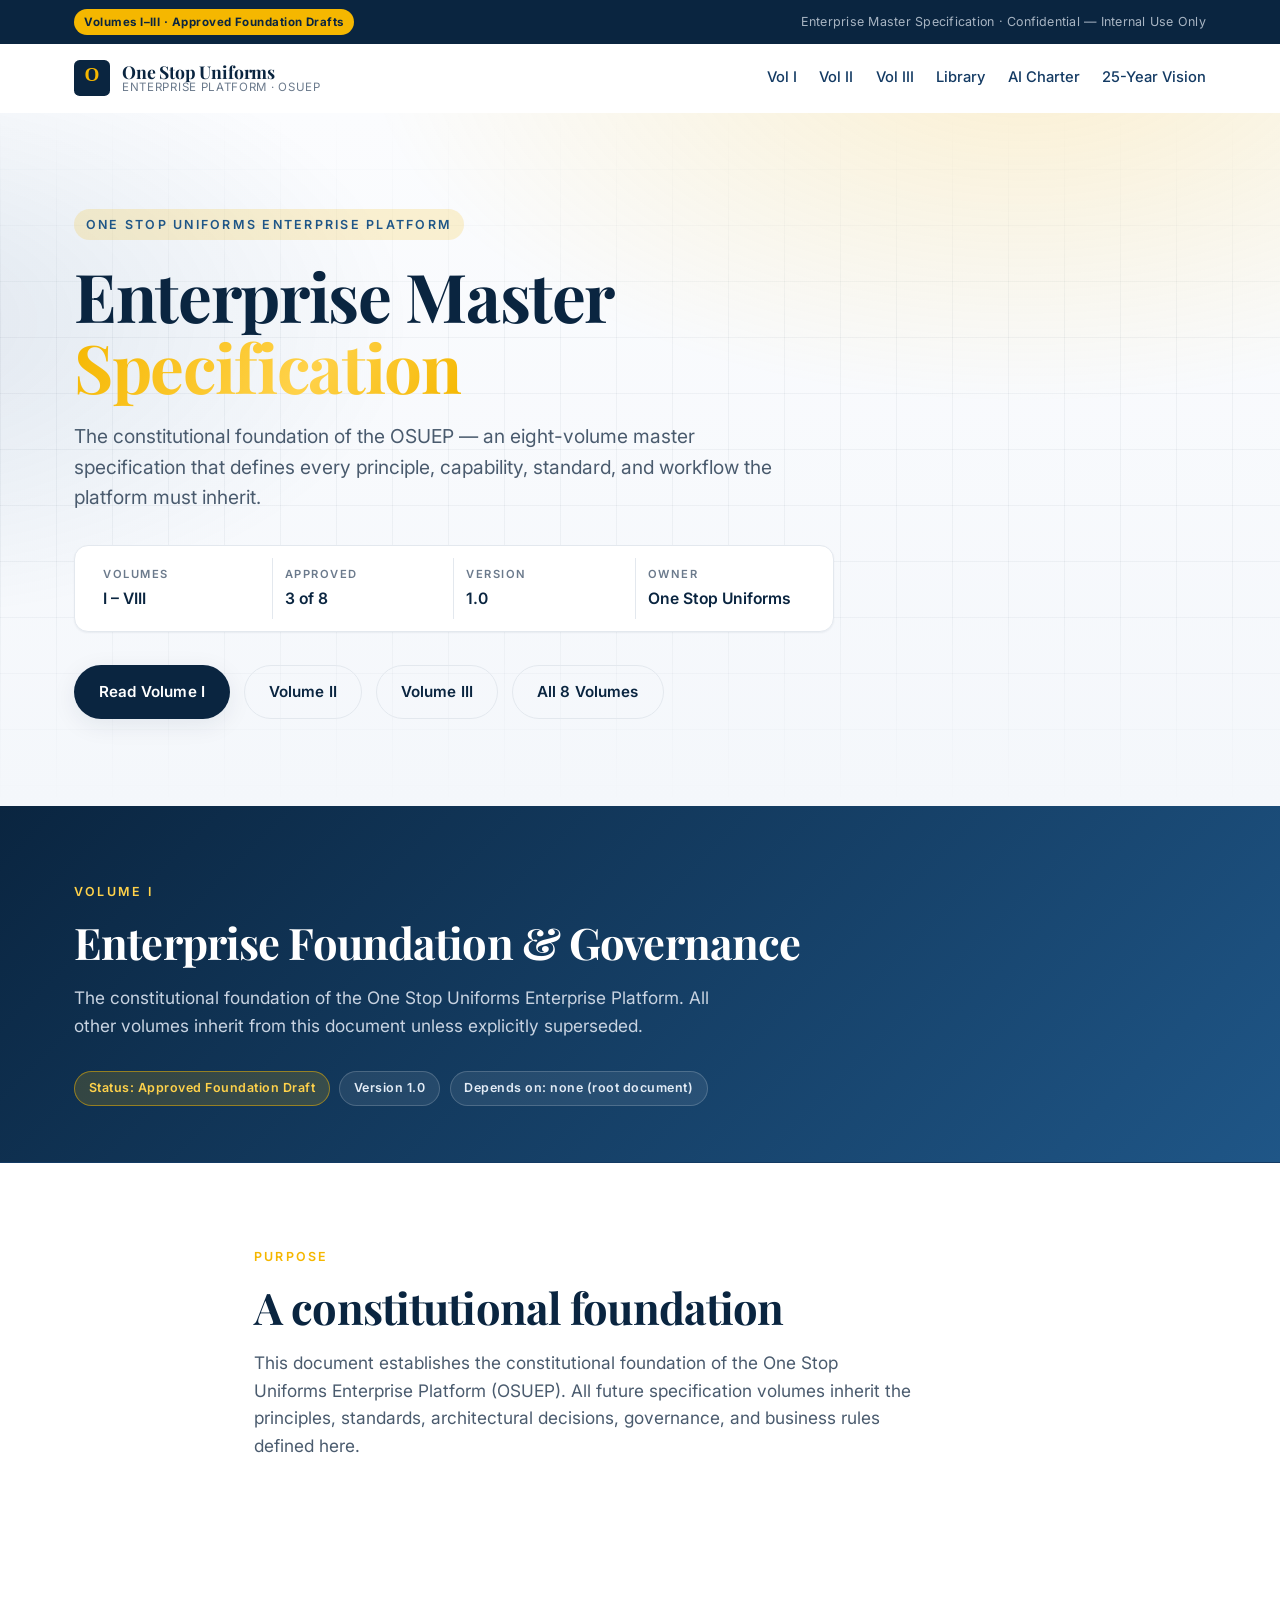
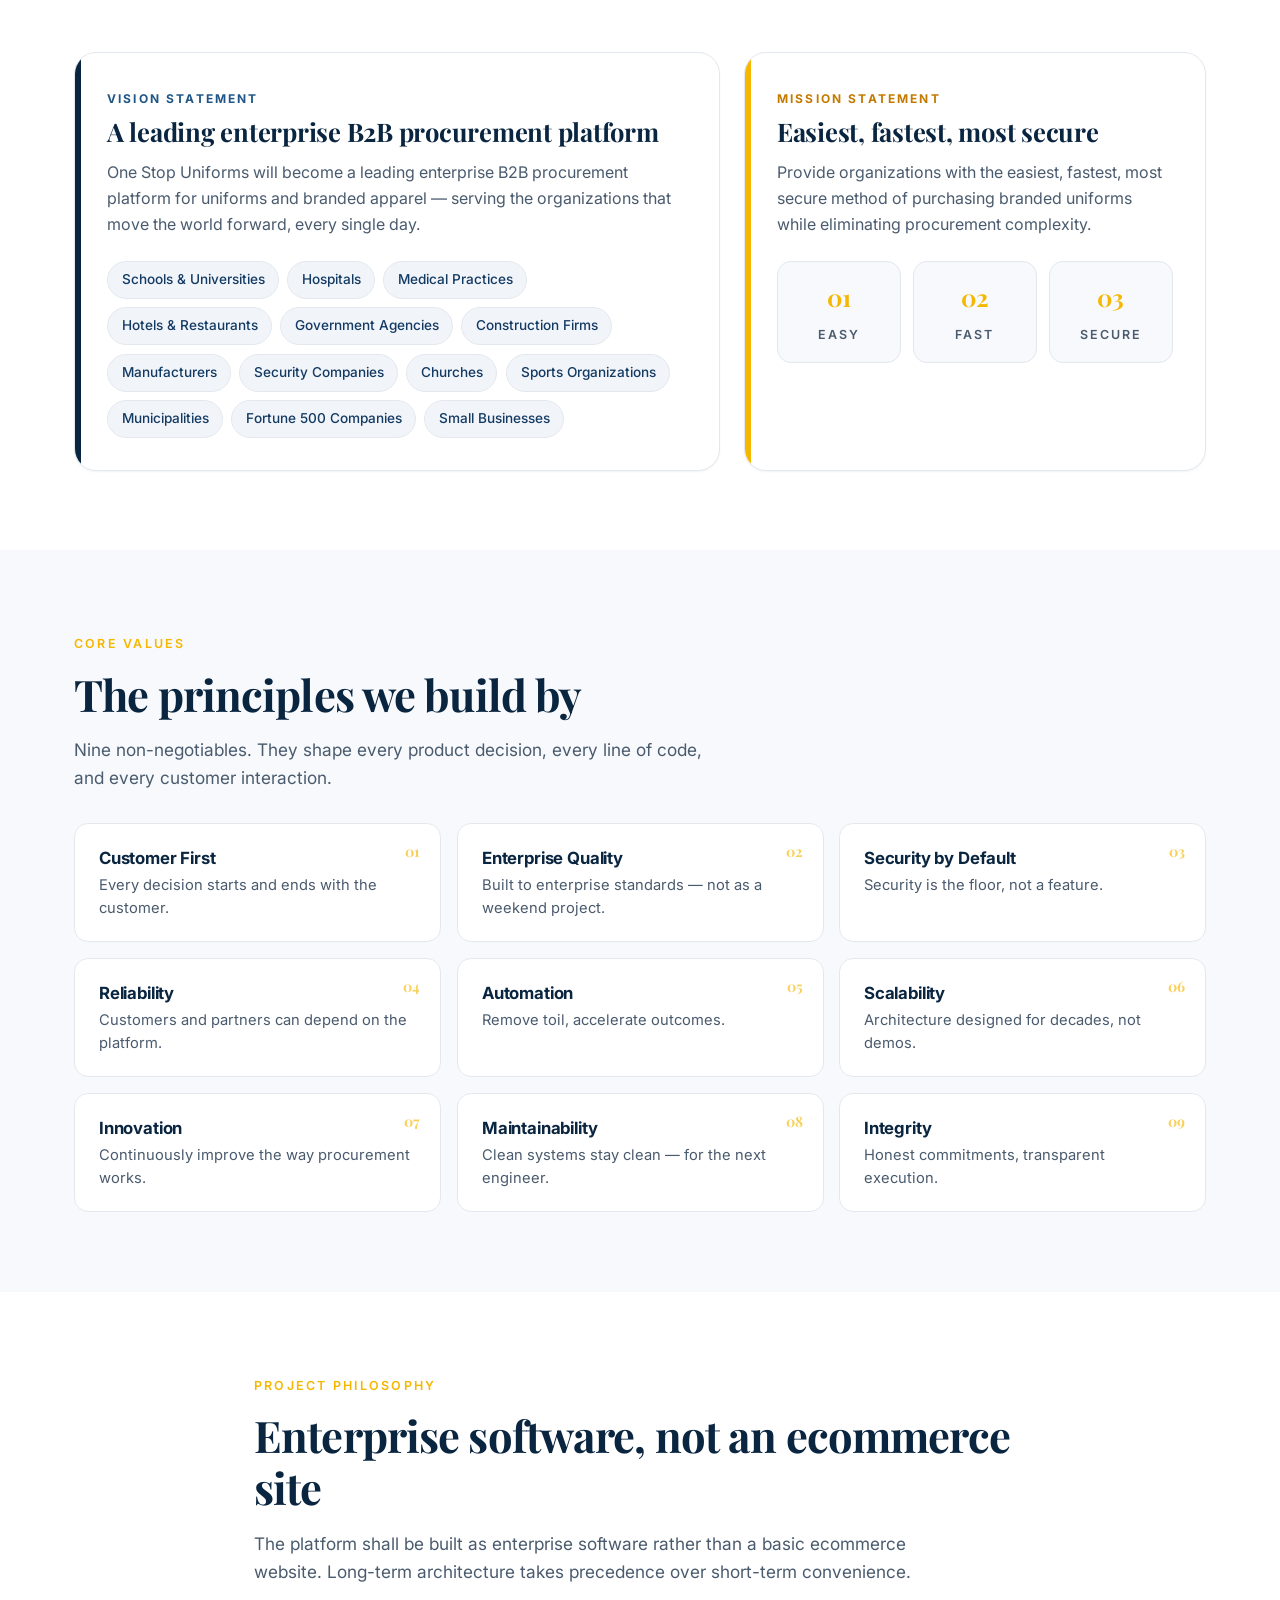
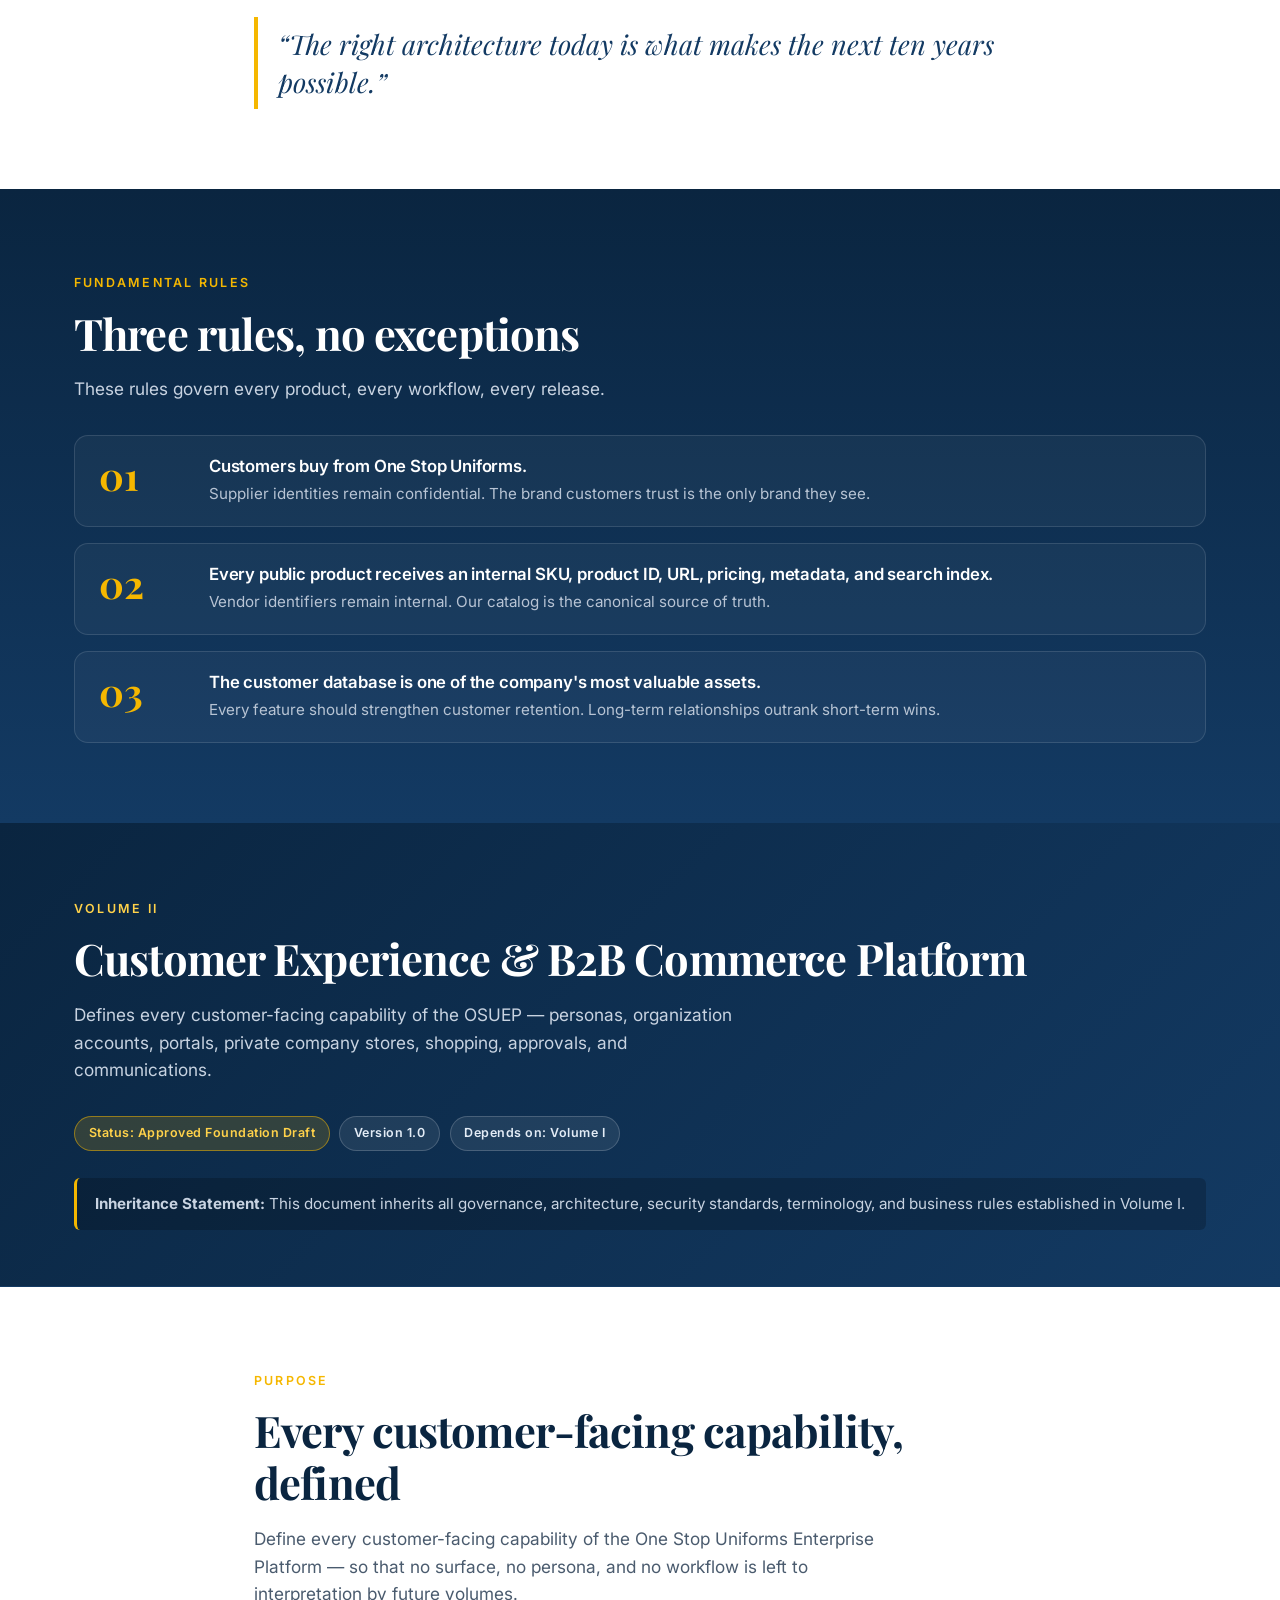
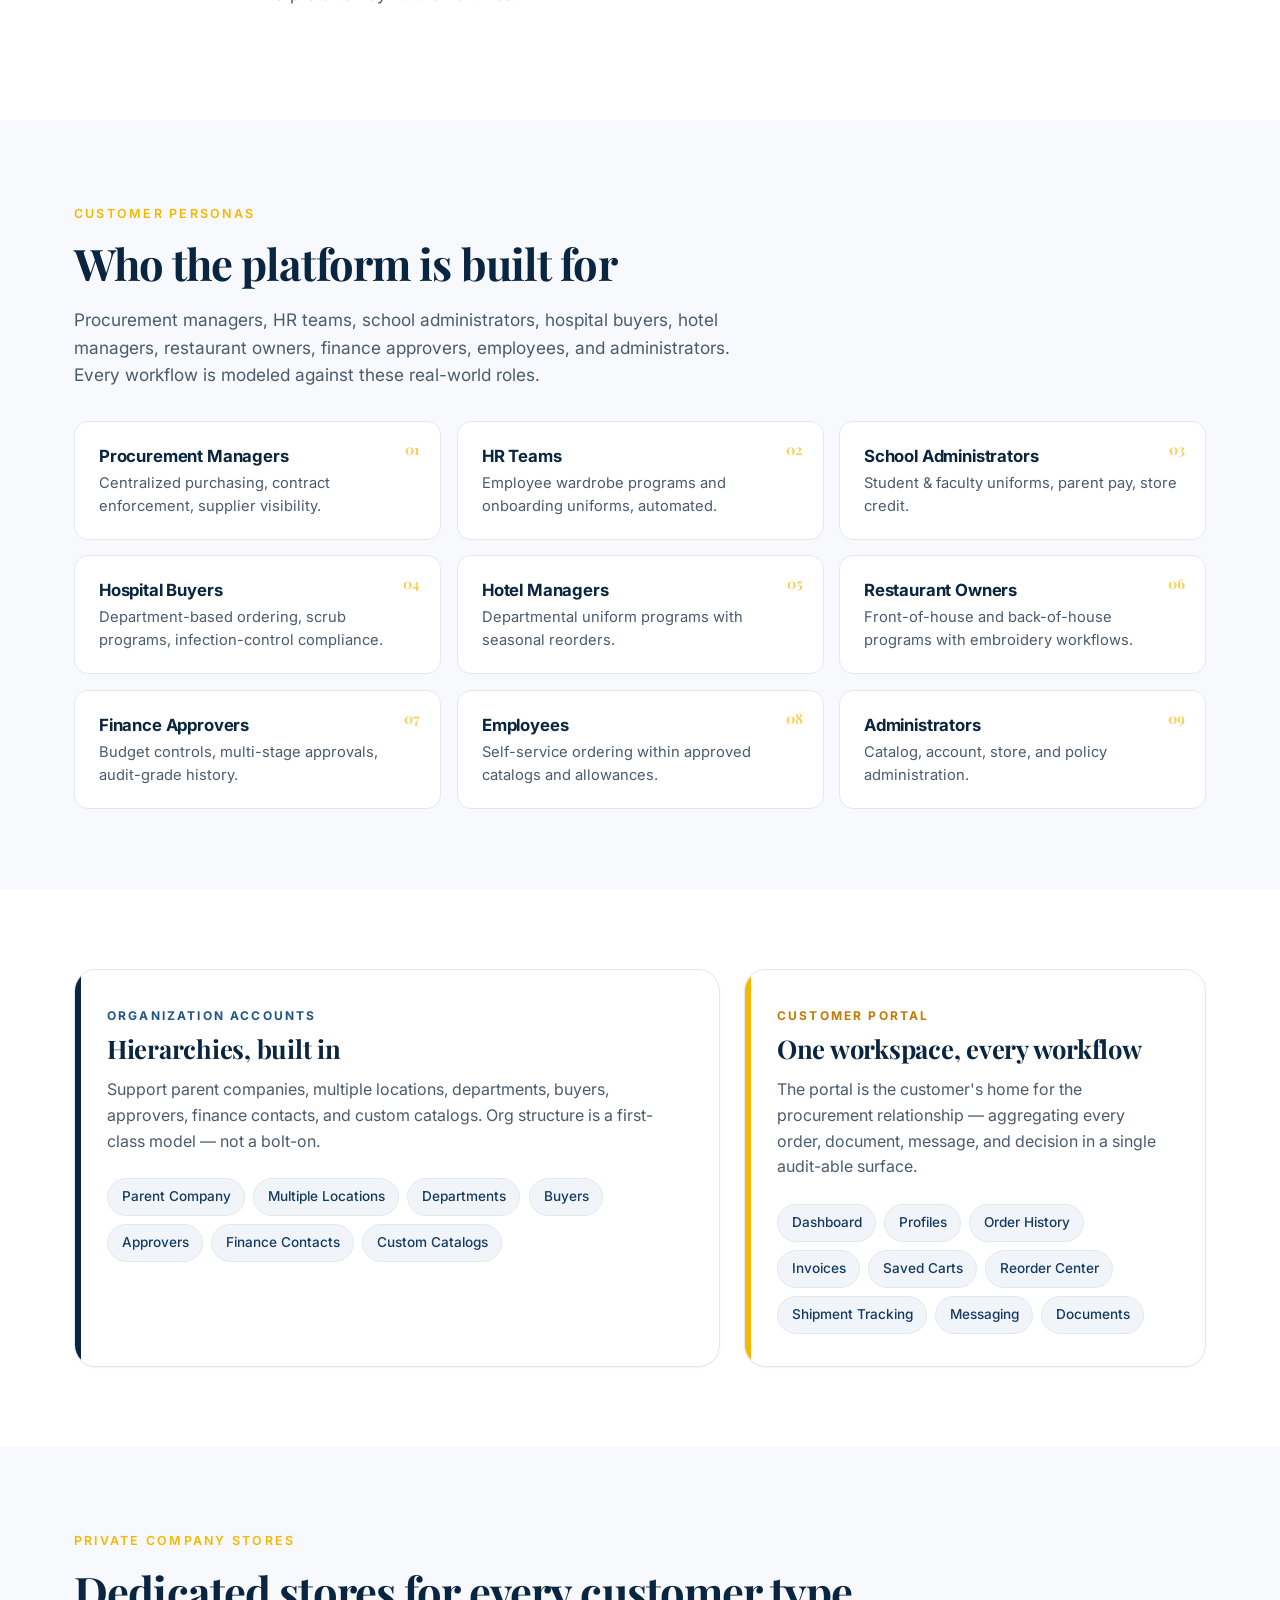
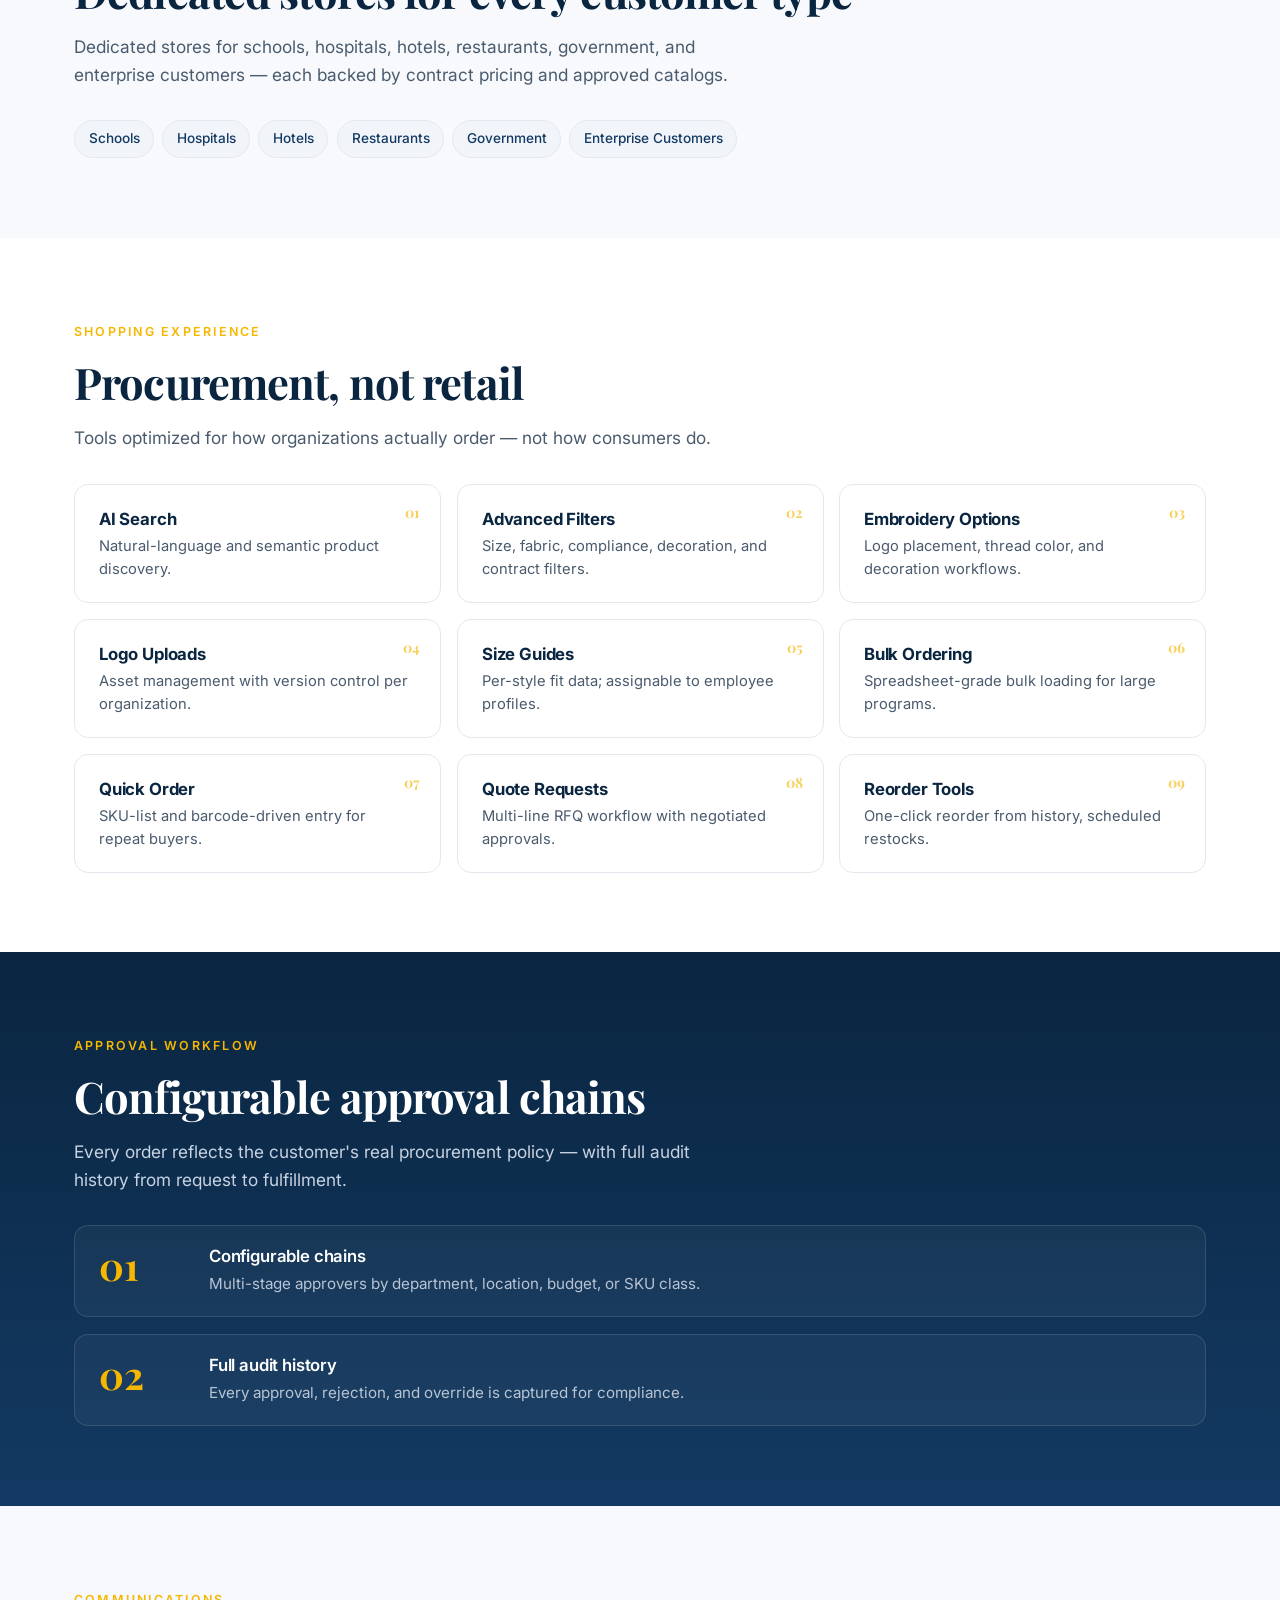
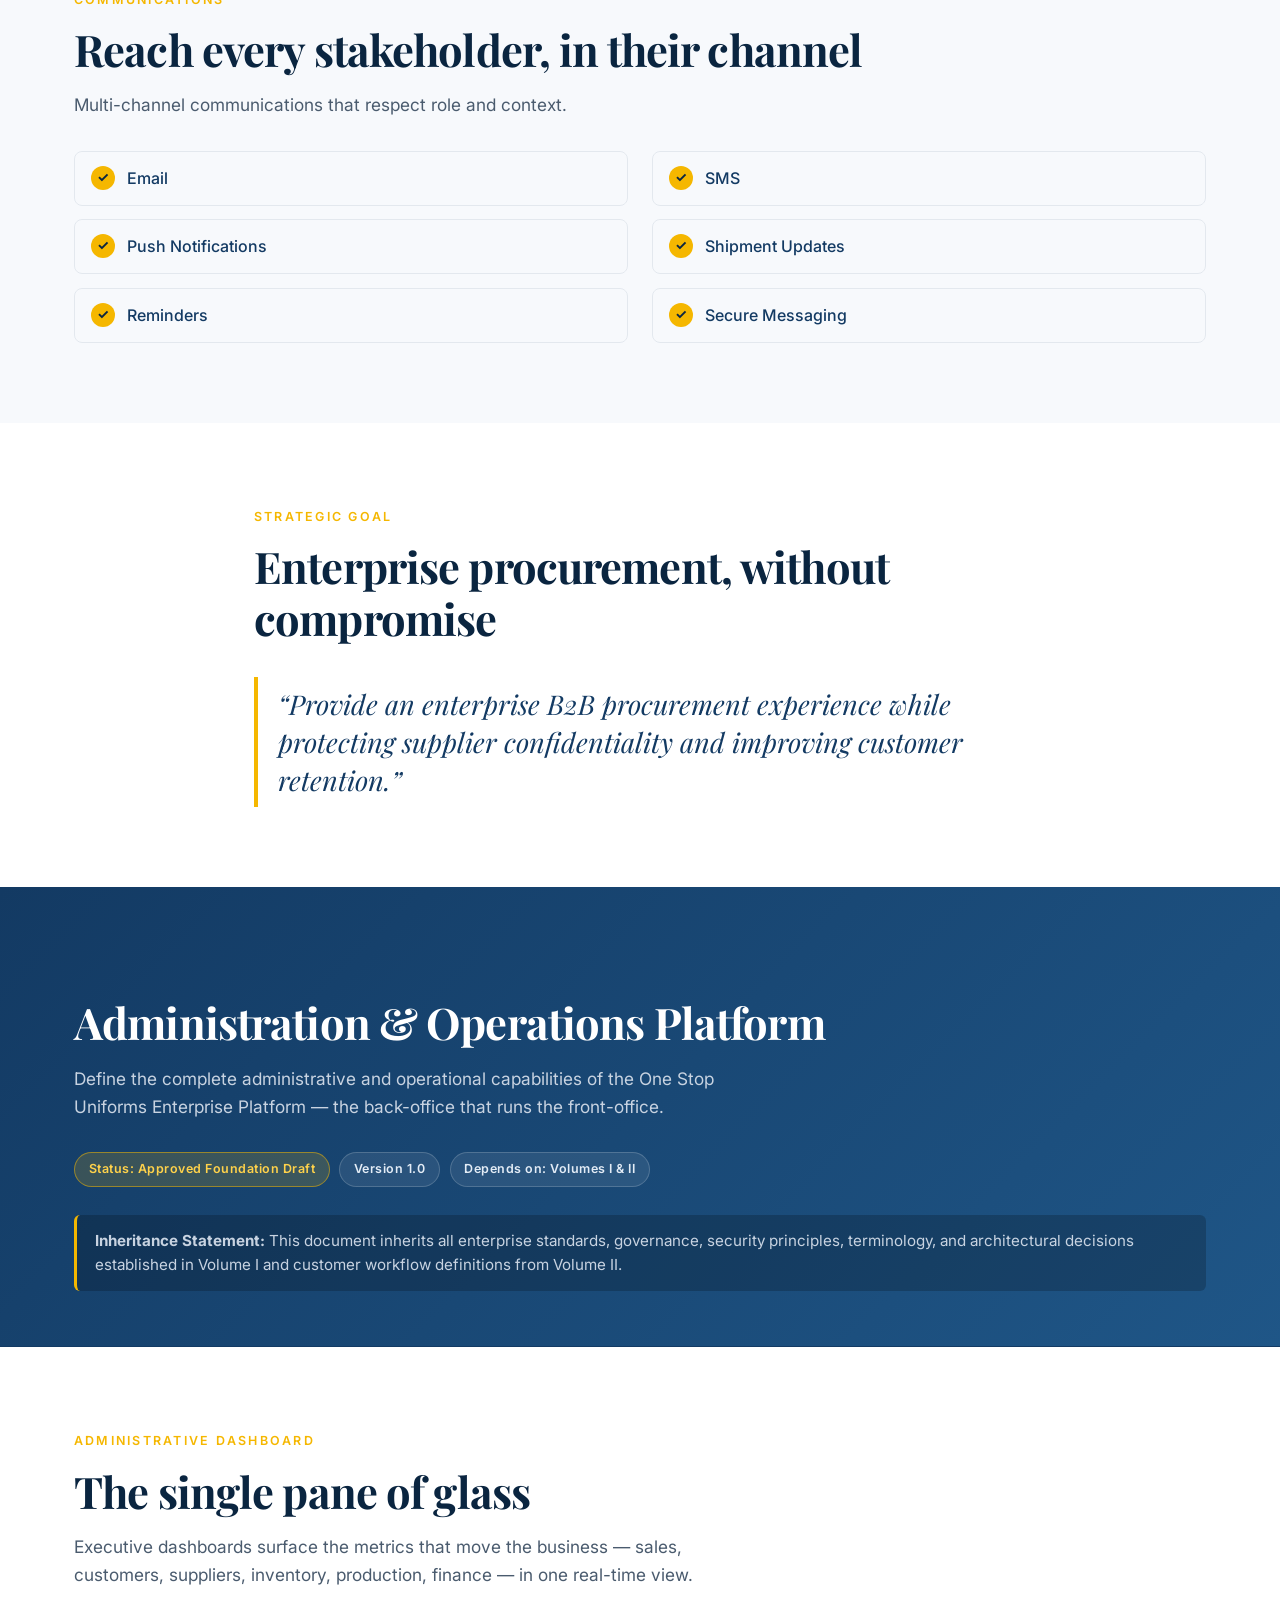
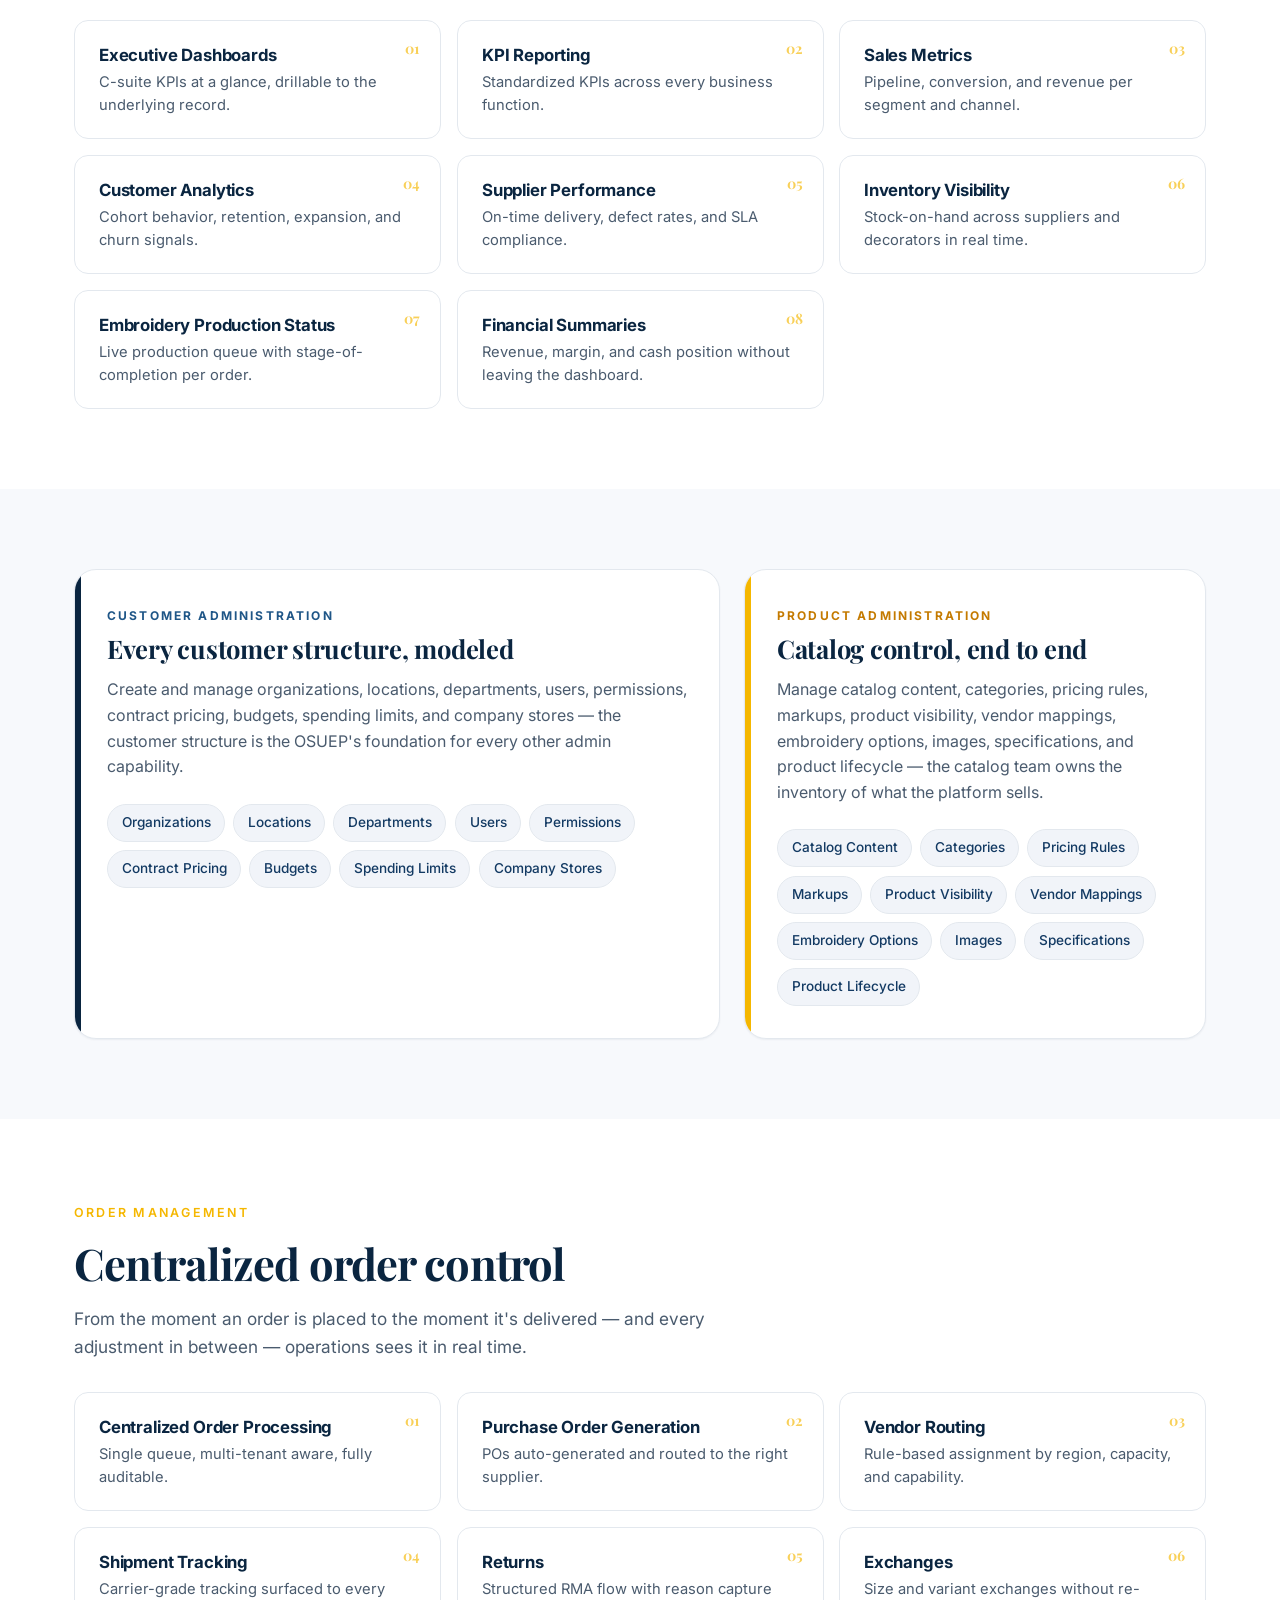
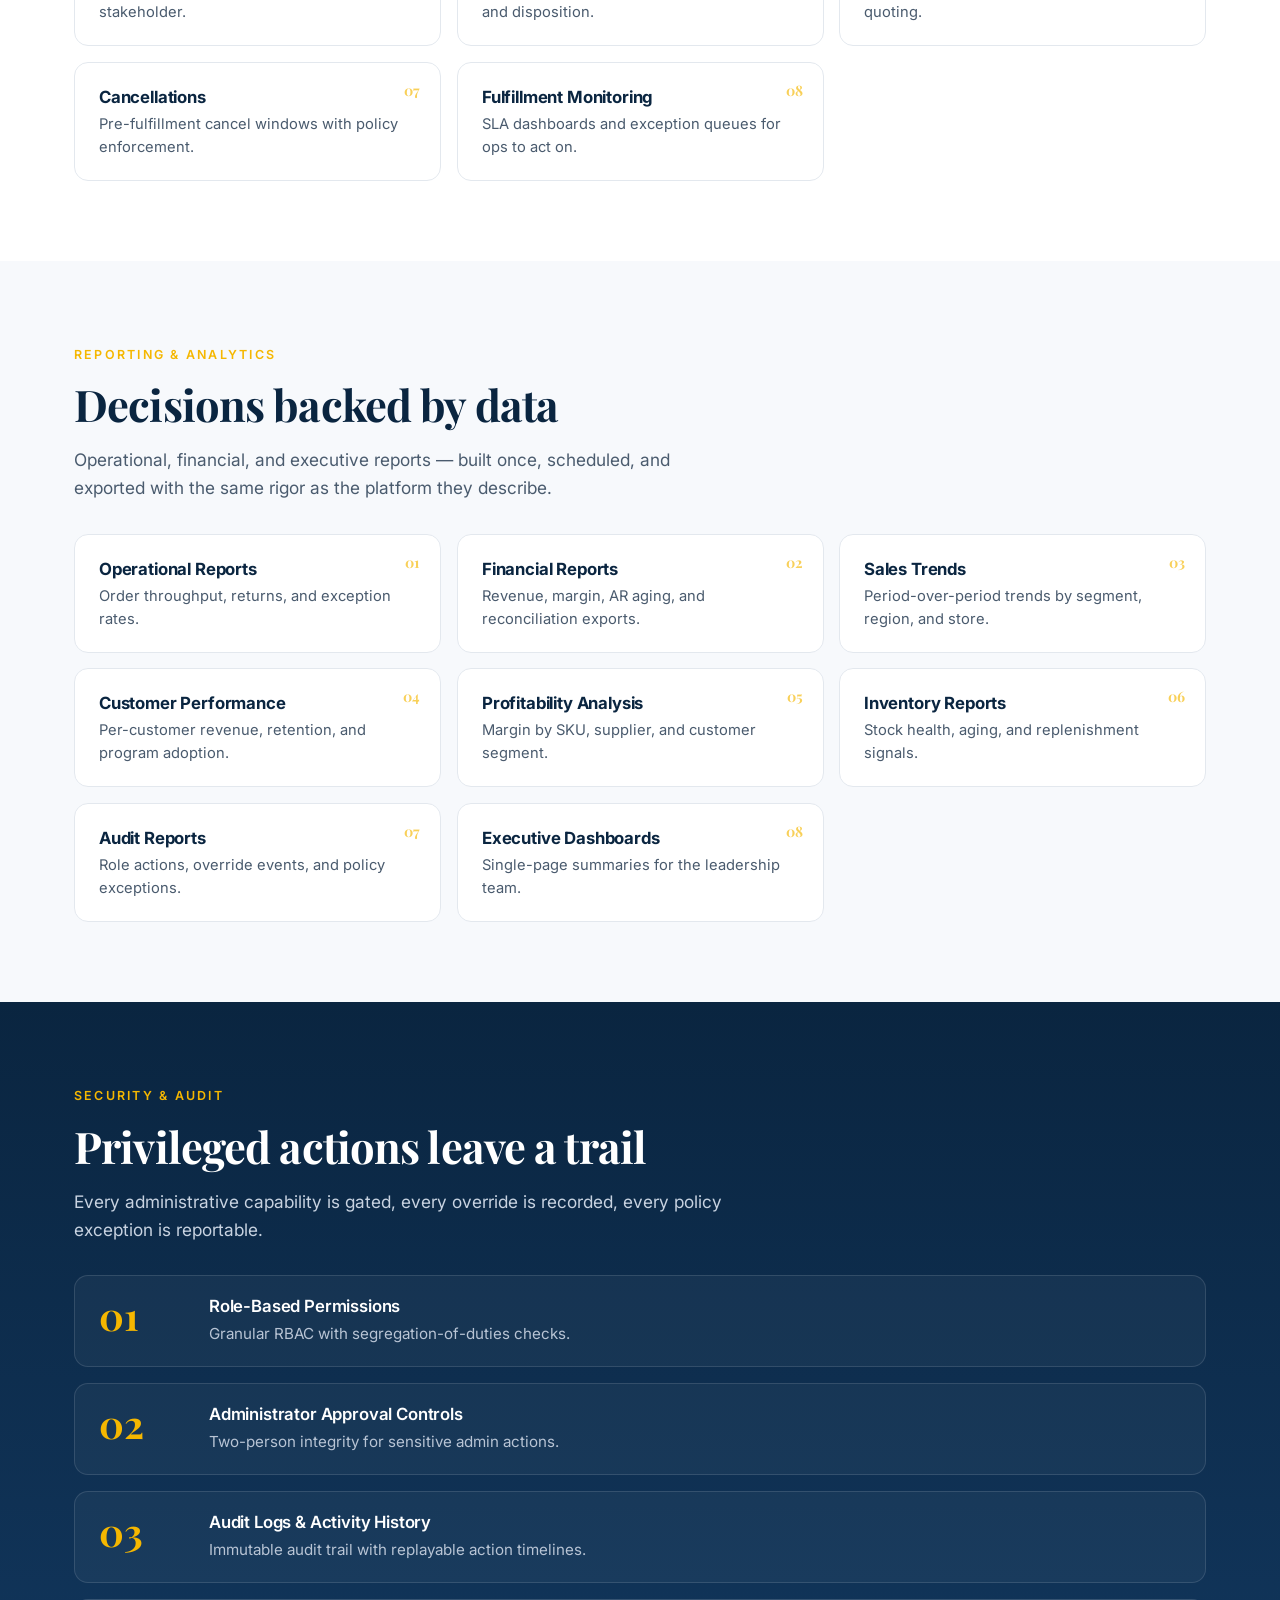
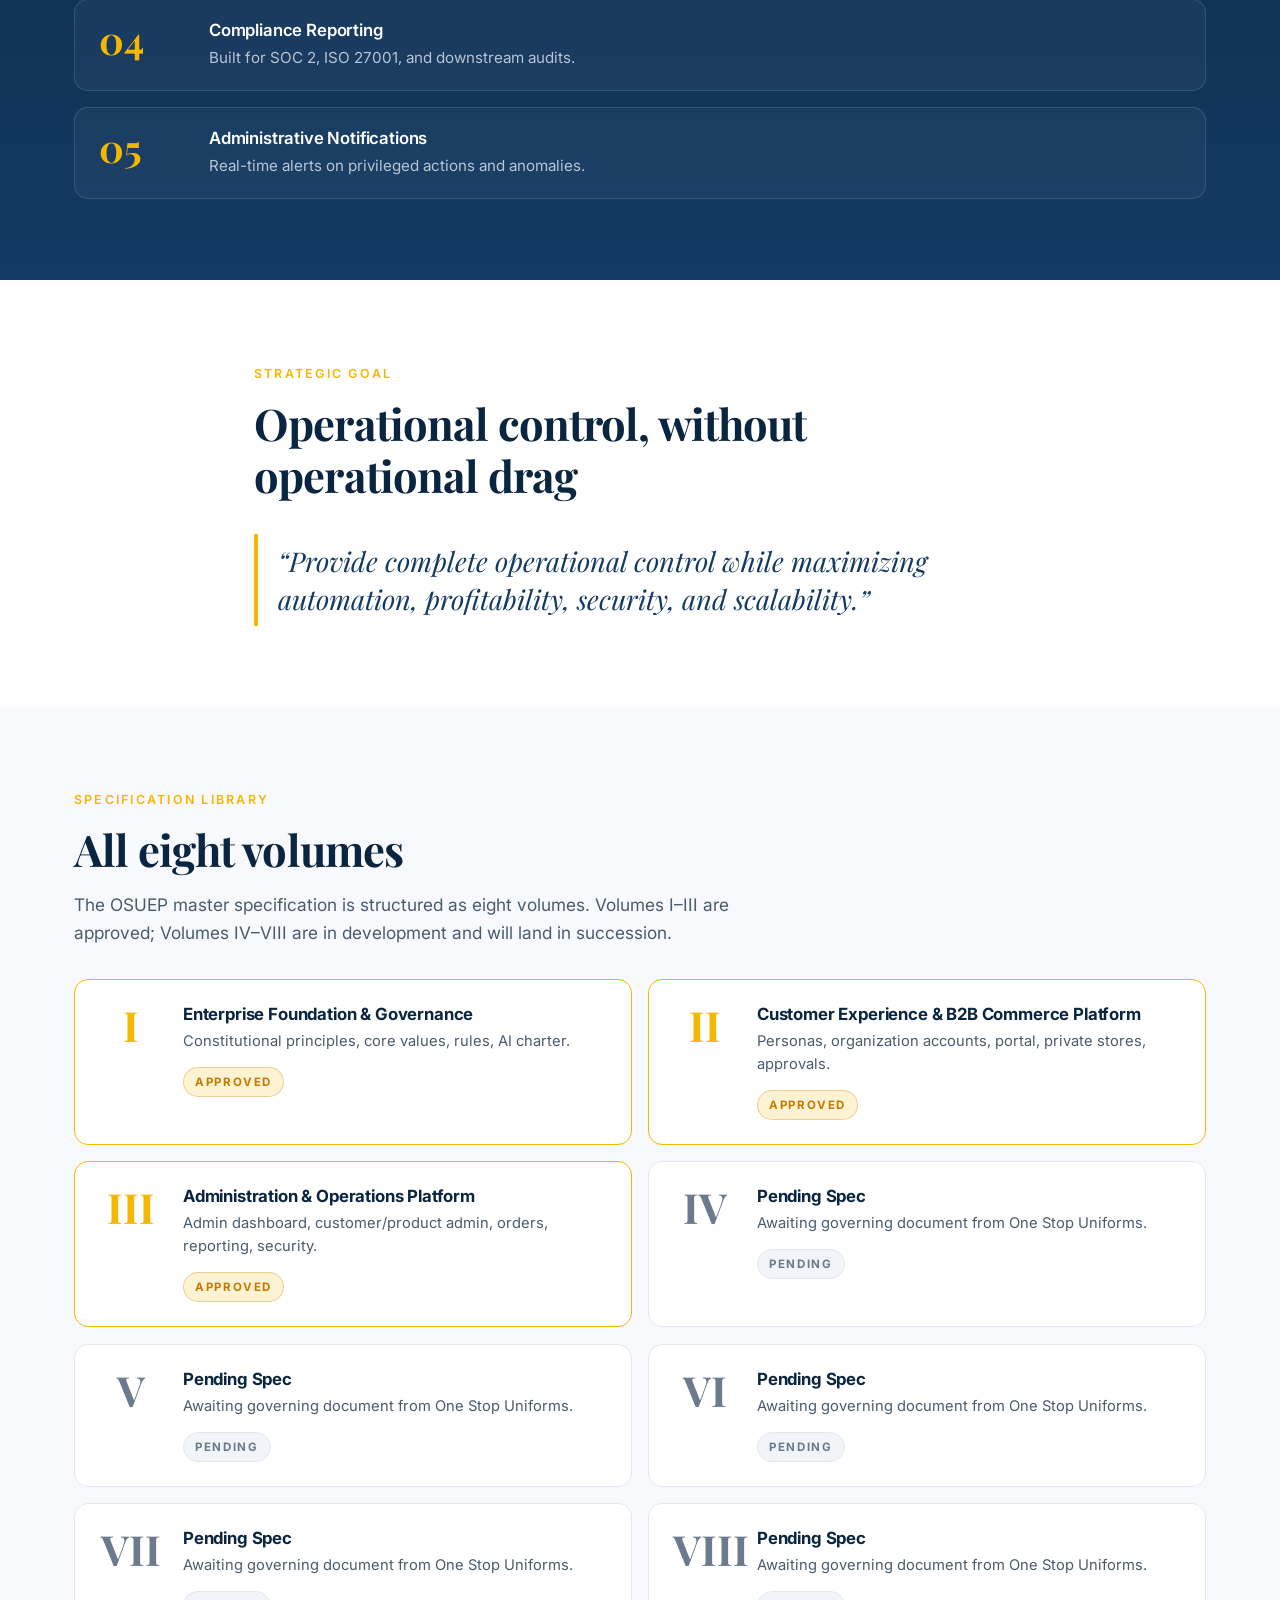
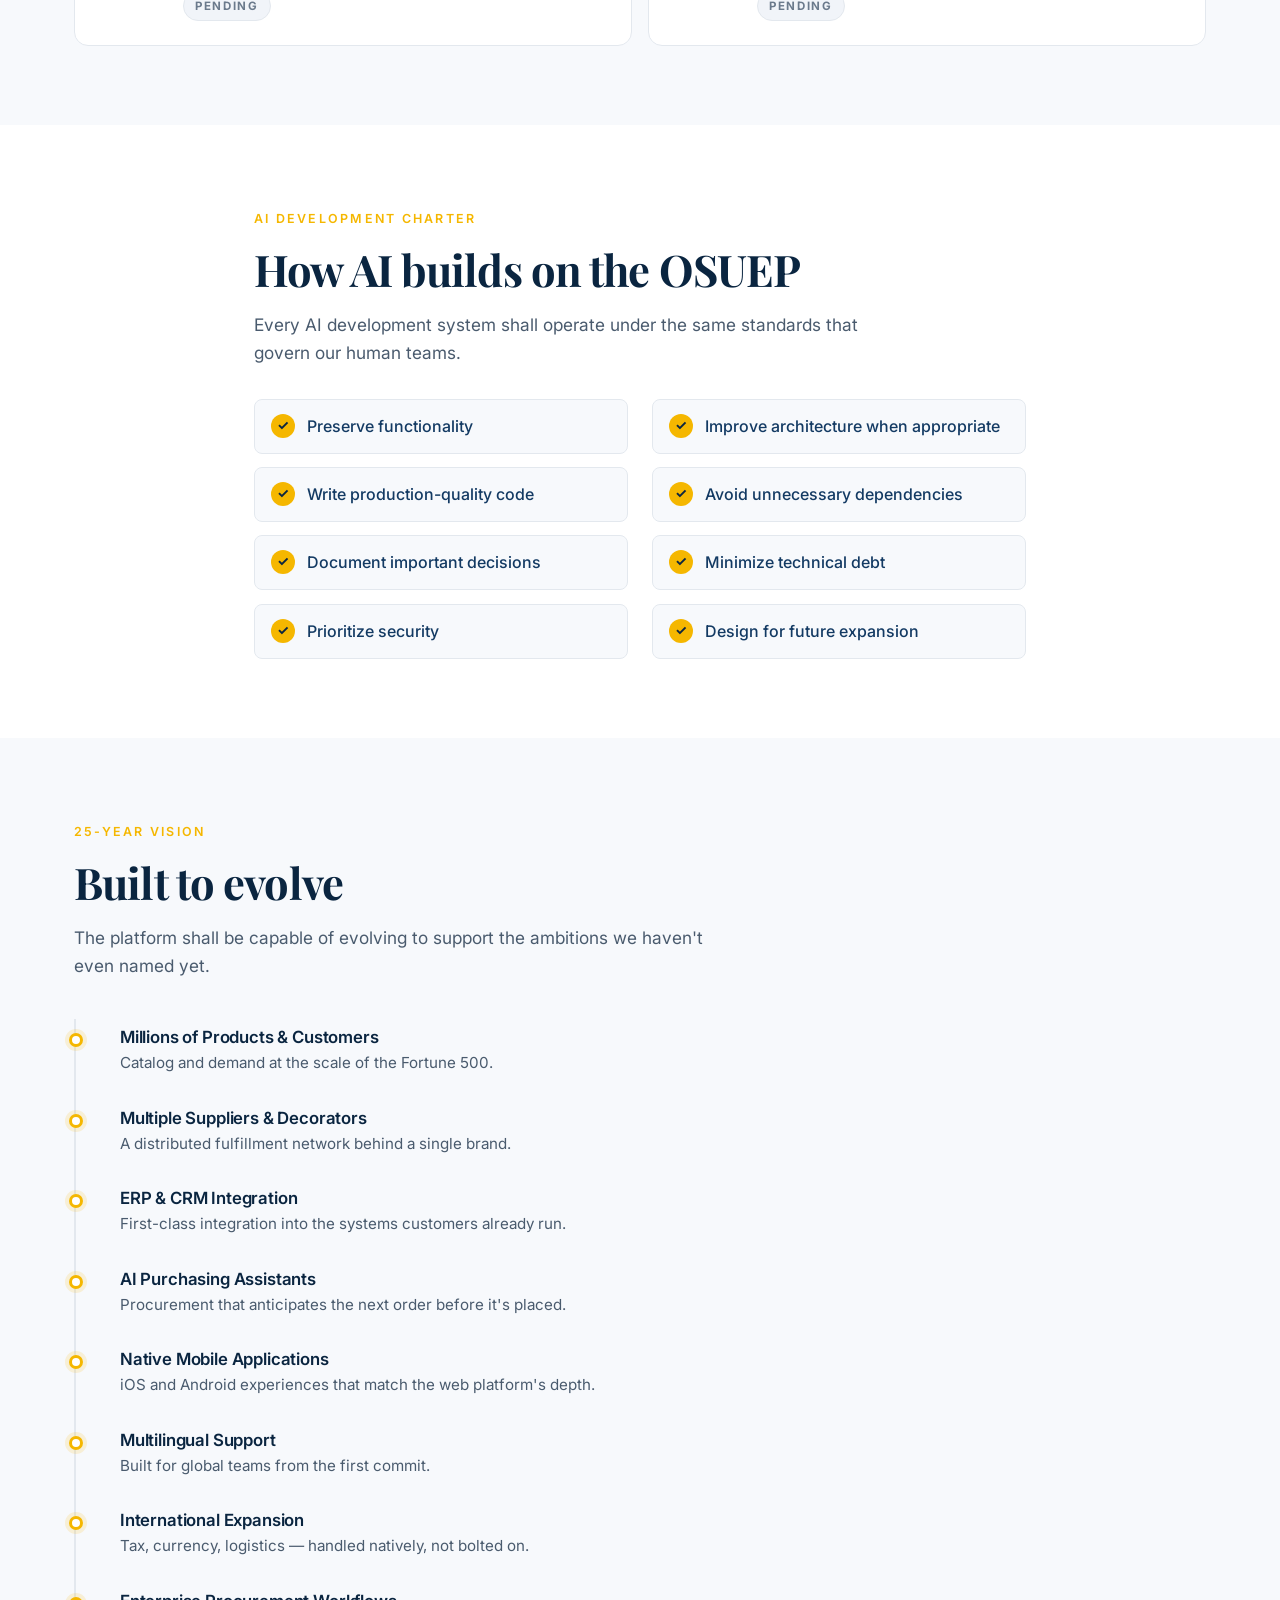
==== commit 320ec846: "feat: add Volume III — Administration & Operations Platform Six pillars: - Administrative Dashboard " ====
--- a/public/index.html
+++ b/public/index.html
@@ -7,7 +7,7 @@
   <meta name="author" content="One Stop Uniforms" />
   <meta name="robots" content="index,follow" />
   <meta property="og:title" content="One Stop Uniforms — Enterprise Master Specification" />
-  <meta property="og:description" content="The constitutional foundation of the OSUEP. Volumes I–II approved; volumes III–VIII in spec." />
+  <meta property="og:description" content="The constitutional foundation of the OSUEP. Volumes I–III approved; volumes IV–VIII in spec." />
   <meta property="og:type" content="website" />
   <title>One Stop Uniforms — Enterprise Master Specification</title>
   <link rel="icon" href="data:image/svg+xml,%3Csvg xmlns='http://www.w3.org/2000/svg' viewBox='0 0 64 64'%3E%3Crect width='64' height='64' rx='12' fill='%230a2540'/%3E%3Ctext x='50%25' y='58%25' text-anchor='middle' font-family='Georgia,serif' font-size='34' font-weight='700' fill='%23f5b700'%3EO%3C/text%3E%3C/svg%3E" />
@@ -23,7 +23,7 @@
   <!-- Top bar -->
   <div class="topbar">
     <div class="container topbar__inner">
-      <span class="topbar__badge">Volumes I–II · Approved Foundation Drafts</span>
+      <span class="topbar__badge">Volumes I–III · Approved Foundation Drafts</span>
       <span class="topbar__meta">Enterprise Master Specification · Confidential — Internal Use Only</span>
     </div>
   </div>
@@ -47,6 +47,7 @@
       <nav class="nav" aria-label="Primary">
         <a href="#vol1">Vol I</a>
         <a href="#vol2">Vol II</a>
+        <a href="#vol3">Vol III</a>
         <a href="#library">Library</a>
         <a href="#charter">AI Charter</a>
         <a href="#roadmap">25-Year Vision</a>
@@ -60,6 +61,7 @@
     <nav class="nav-mobile" id="navMobile" aria-label="Mobile">
       <a href="#vol1">Volume I — Foundation</a>
       <a href="#vol2">Volume II — Customer Experience</a>
+      <a href="#vol3">Volume III — Administration &amp; Operations</a>
       <a href="#library">Specification Library</a>
       <a href="#charter">AI Charter</a>
       <a href="#roadmap">25-Year Vision</a>
@@ -82,13 +84,14 @@
         </p>
         <div class="hero__meta">
           <div><span class="hero__meta-label">Volumes</span><span class="hero__meta-value">I – VIII</span></div>
-          <div><span class="hero__meta-label">Approved</span><span class="hero__meta-value">2 of 8</span></div>
+          <div><span class="hero__meta-label">Approved</span><span class="hero__meta-value">3 of 8</span></div>
           <div><span class="hero__meta-label">Version</span><span class="hero__meta-value">1.0</span></div>
           <div><span class="hero__meta-label">Owner</span><span class="hero__meta-value">One Stop Uniforms</span></div>
         </div>
         <div class="hero__cta">
           <a href="#vol1" class="btn btn--primary">Read Volume I</a>
           <a href="#vol2" class="btn btn--ghost">Volume II</a>
+          <a href="#vol3" class="btn btn--ghost">Volume III</a>
           <a href="#library" class="btn btn--ghost">All 8 Volumes</a>
         </div>
       </div>
@@ -456,6 +459,211 @@
 
     </div><!-- /#vol2 -->
 
+    <!-- ====================== VOLUME III ====================== -->
+    <div id="vol3">
+
+    <!-- Volume III banner -->
+    <section class="section volume-banner volume-banner--accent" id="volume-3">
+      <div class="container">
+        <p class="section__eyebrow">Volume III</p>
+        <h2 class="section__title">Administration &amp; Operations Platform</h2>
+        <p class="section__lede">
+          Define the complete administrative and operational capabilities of the One
+          Stop Uniforms Enterprise Platform — the back-office that runs the front-office.
+        </p>
+        <div class="volume-meta">
+          <span class="volume-meta__pill volume-meta__pill--approved">Status: Approved Foundation Draft</span>
+          <span class="volume-meta__pill">Version 1.0</span>
+          <span class="volume-meta__pill">Depends on: Volumes I &amp; II</span>
+        </div>
+        <div class="volume-banner__quote">
+          <strong>Inheritance Statement:</strong> This document inherits all
+          enterprise standards, governance, security principles, terminology, and
+          architectural decisions established in Volume I and customer workflow
+          definitions from Volume II.
+        </div>
+      </div>
+    </section>
+
+    <!-- Vol III — Administrative Dashboard -->
+    <section class="section" id="vol3-dashboard">
+      <div class="container">
+        <p class="section__eyebrow">Administrative Dashboard</p>
+        <h2 class="section__title">The single pane of glass</h2>
+        <p class="section__lede">
+          Executive dashboards surface the metrics that move the business — sales,
+          customers, suppliers, inventory, production, finance — in one real-time view.
+        </p>
+        <ul class="values-grid">
+          <li class="value" data-i="01"><h4>Executive Dashboards</h4><p>C-suite KPIs at a glance, drillable to the underlying record.</p></li>
+          <li class="value" data-i="02"><h4>KPI Reporting</h4><p>Standardized KPIs across every business function.</p></li>
+          <li class="value" data-i="03"><h4>Sales Metrics</h4><p>Pipeline, conversion, and revenue per segment and channel.</p></li>
+          <li class="value" data-i="04"><h4>Customer Analytics</h4><p>Cohort behavior, retention, expansion, and churn signals.</p></li>
+          <li class="value" data-i="05"><h4>Supplier Performance</h4><p>On-time delivery, defect rates, and SLA compliance.</p></li>
+          <li class="value" data-i="06"><h4>Inventory Visibility</h4><p>Stock-on-hand across suppliers and decorators in real time.</p></li>
+          <li class="value" data-i="07"><h4>Embroidery Production Status</h4><p>Live production queue with stage-of-completion per order.</p></li>
+          <li class="value" data-i="08"><h4>Financial Summaries</h4><p>Revenue, margin, and cash position without leaving the dashboard.</p></li>
+        </ul>
+      </div>
+    </section>
+
+    <!-- Vol III — Customer + Product Admin (split) -->
+    <section class="section section--split section--alt" id="vol3-customerproductadmin">
+      <div class="container">
+        <div class="card card--feature">
+          <p class="card__eyebrow">Customer Administration</p>
+          <h3 class="card__title">Every customer structure, modeled</h3>
+          <p class="card__body">
+            Create and manage organizations, locations, departments, users,
+            permissions, contract pricing, budgets, spending limits, and
+            company stores — the customer structure is the OSUEP's foundation
+            for every other admin capability.
+          </p>
+          <ul class="chip-grid" aria-label="Customer administration capabilities">
+            <li class="chip">Organizations</li>
+            <li class="chip">Locations</li>
+            <li class="chip">Departments</li>
+            <li class="chip">Users</li>
+            <li class="chip">Permissions</li>
+            <li class="chip">Contract Pricing</li>
+            <li class="chip">Budgets</li>
+            <li class="chip">Spending Limits</li>
+            <li class="chip">Company Stores</li>
+          </ul>
+        </div>
+
+        <div class="card card--feature card--accent">
+          <p class="card__eyebrow">Product Administration</p>
+          <h3 class="card__title">Catalog control, end to end</h3>
+          <p class="card__body">
+            Manage catalog content, categories, pricing rules, markups, product
+            visibility, vendor mappings, embroidery options, images,
+            specifications, and product lifecycle — the catalog team owns the
+            inventory of what the platform sells.
+          </p>
+          <ul class="chip-grid" aria-label="Product administration capabilities">
+            <li class="chip">Catalog Content</li>
+            <li class="chip">Categories</li>
+            <li class="chip">Pricing Rules</li>
+            <li class="chip">Markups</li>
+            <li class="chip">Product Visibility</li>
+            <li class="chip">Vendor Mappings</li>
+            <li class="chip">Embroidery Options</li>
+            <li class="chip">Images</li>
+            <li class="chip">Specifications</li>
+            <li class="chip">Product Lifecycle</li>
+          </ul>
+        </div>
+      </div>
+    </section>
+
+    <!-- Vol III — Order Management -->
+    <section class="section" id="vol3-orders">
+      <div class="container">
+        <p class="section__eyebrow">Order Management</p>
+        <h2 class="section__title">Centralized order control</h2>
+        <p class="section__lede">
+          From the moment an order is placed to the moment it's delivered — and every
+          adjustment in between — operations sees it in real time.
+        </p>
+        <ul class="values-grid">
+          <li class="value" data-i="01"><h4>Centralized Order Processing</h4><p>Single queue, multi-tenant aware, fully auditable.</p></li>
+          <li class="value" data-i="02"><h4>Purchase Order Generation</h4><p>POs auto-generated and routed to the right supplier.</p></li>
+          <li class="value" data-i="03"><h4>Vendor Routing</h4><p>Rule-based assignment by region, capacity, and capability.</p></li>
+          <li class="value" data-i="04"><h4>Shipment Tracking</h4><p>Carrier-grade tracking surfaced to every stakeholder.</p></li>
+          <li class="value" data-i="05"><h4>Returns</h4><p>Structured RMA flow with reason capture and disposition.</p></li>
+          <li class="value" data-i="06"><h4>Exchanges</h4><p>Size and variant exchanges without re-quoting.</p></li>
+          <li class="value" data-i="07"><h4>Cancellations</h4><p>Pre-fulfillment cancel windows with policy enforcement.</p></li>
+          <li class="value" data-i="08"><h4>Fulfillment Monitoring</h4><p>SLA dashboards and exception queues for ops to act on.</p></li>
+        </ul>
+      </div>
+    </section>
+
+    <!-- Vol III — Reporting & Analytics -->
+    <section class="section section--alt" id="vol3-reporting">
+      <div class="container">
+        <p class="section__eyebrow">Reporting &amp; Analytics</p>
+        <h2 class="section__title">Decisions backed by data</h2>
+        <p class="section__lede">
+          Operational, financial, and executive reports — built once, scheduled,
+          and exported with the same rigor as the platform they describe.
+        </p>
+        <ul class="values-grid">
+          <li class="value" data-i="01"><h4>Operational Reports</h4><p>Order throughput, returns, and exception rates.</p></li>
+          <li class="value" data-i="02"><h4>Financial Reports</h4><p>Revenue, margin, AR aging, and reconciliation exports.</p></li>
+          <li class="value" data-i="03"><h4>Sales Trends</h4><p>Period-over-period trends by segment, region, and store.</p></li>
+          <li class="value" data-i="04"><h4>Customer Performance</h4><p>Per-customer revenue, retention, and program adoption.</p></li>
+          <li class="value" data-i="05"><h4>Profitability Analysis</h4><p>Margin by SKU, supplier, and customer segment.</p></li>
+          <li class="value" data-i="06"><h4>Inventory Reports</h4><p>Stock health, aging, and replenishment signals.</p></li>
+          <li class="value" data-i="07"><h4>Audit Reports</h4><p>Role actions, override events, and policy exceptions.</p></li>
+          <li class="value" data-i="08"><h4>Executive Dashboards</h4><p>Single-page summaries for the leadership team.</p></li>
+        </ul>
+      </div>
+    </section>
+
+    <!-- Vol III — Security & Audit (dark) -->
+    <section class="section section--dark" id="vol3-security">
+      <div class="container">
+        <p class="section__eyebrow section__eyebrow--light">Security &amp; Audit</p>
+        <h2 class="section__title section__title--light">Privileged actions leave a trail</h2>
+        <p class="section__lede section__lede--light">
+          Every administrative capability is gated, every override is recorded,
+          every policy exception is reportable.
+        </p>
+        <ol class="rules-list">
+          <li class="rule">
+            <span class="rule__num">01</span>
+            <div class="rule__body">
+              <h4>Role-Based Permissions</h4>
+              <p>Granular RBAC with segregation-of-duties checks.</p>
+            </div>
+          </li>
+          <li class="rule">
+            <span class="rule__num">02</span>
+            <div class="rule__body">
+              <h4>Administrator Approval Controls</h4>
+              <p>Two-person integrity for sensitive admin actions.</p>
+            </div>
+          </li>
+          <li class="rule">
+            <span class="rule__num">03</span>
+            <div class="rule__body">
+              <h4>Audit Logs &amp; Activity History</h4>
+              <p>Immutable audit trail with replayable action timelines.</p>
+            </div>
+          </li>
+          <li class="rule">
+            <span class="rule__num">04</span>
+            <div class="rule__body">
+              <h4>Compliance Reporting</h4>
+              <p>Built for SOC 2, ISO 27001, and downstream audits.</p>
+            </div>
+          </li>
+          <li class="rule">
+            <span class="rule__num">05</span>
+            <div class="rule__body">
+              <h4>Administrative Notifications</h4>
+              <p>Real-time alerts on privileged actions and anomalies.</p>
+            </div>
+          </li>
+        </ol>
+      </div>
+    </section>
+
+    <!-- Vol III — Strategic Goal -->
+    <section class="section" id="vol3-strategic-goal">
+      <div class="container container--narrow">
+        <p class="section__eyebrow">Strategic Goal</p>
+        <h2 class="section__title">Operational control, without operational drag</h2>
+        <blockquote class="pull-quote">
+          “Provide complete operational control while maximizing automation,
+          profitability, security, and scalability.”
+        </blockquote>
+      </div>
+    </section>
+
+    </div><!-- /#vol3 -->
+
     <!-- ====================== SPECIFICATION LIBRARY ====================== -->
     <section class="section section--alt" id="library">
       <div class="container">
@@ -463,7 +671,7 @@
         <h2 class="section__title">All eight volumes</h2>
         <p class="section__lede">
           The OSUEP master specification is structured as eight volumes. Volumes
-          I–II are approved; Volumes III–VIII are in development and will land in
+          I–III are approved; Volumes IV–VIII are in development and will land in
           succession.
         </p>
         <ul class="library" aria-label="Specification volumes">
@@ -483,12 +691,12 @@
               <span class="library__pill library__pill--ok">Approved</span>
             </div>
           </li>
-          <li class="library__item" id="lib-3">
+          <li class="library__item library__item--approved" id="lib-3">
             <span class="library__num">III</span>
             <div class="library__body">
-              <h4>Pending Spec</h4>
-              <p>Awaiting governing document from One Stop Uniforms.</p>
-              <span class="library__pill">Pending</span>
+              <h4>Administration &amp; Operations Platform</h4>
+              <p>Admin dashboard, customer/product admin, orders, reporting, security.</p>
+              <span class="library__pill library__pill--ok">Approved</span>
             </div>
           </li>
           <li class="library__item" id="lib-4">
@@ -607,6 +815,15 @@
             </svg>
             <p class="seal__label">Approved</p>
           </div>
+          <div class="seal seal--small">
+            <svg viewBox="0 0 200 200" width="100" height="100" aria-hidden="true">
+              <circle cx="100" cy="100" r="92" fill="none" stroke="#0a2540" stroke-width="3"/>
+              <circle cx="100" cy="100" r="74" fill="none" stroke="#0a2540" stroke-width="1"/>
+              <text x="100" y="90" text-anchor="middle" font-family="Georgia, serif" font-size="22" font-weight="700" fill="#0a2540">OSUEP</text>
+              <text x="100" y="115" text-anchor="middle" font-family="Inter, sans-serif" font-size="9" letter-spacing="2" fill="#0a2540">VOLUME III · v1.0</text>
+            </svg>
+            <p class="seal__label">Approved</p>
+          </div>
         </div>
       </div>
     </section>
@@ -621,6 +838,7 @@
       <div class="site-footer__links">
         <a href="#vol1">Volume I</a>
         <a href="#vol2">Volume II</a>
+        <a href="#vol3">Volume III</a>
         <a href="#library">Library</a>
         <a href="#charter">AI Charter</a>
         <a href="#roadmap">25-Year Vision</a>
--- a/public/styles.css
+++ b/public/styles.css
@@ -674,6 +674,9 @@
 .volume-banner--alt {
   background: linear-gradient(135deg, #0a2540 0%, #133a63 100%);
 }
+.volume-banner--accent {
+  background: linear-gradient(135deg, #133a63 0%, #1f5687 100%);
+}
 .volume-meta {
   display: flex;
   flex-wrap: wrap;
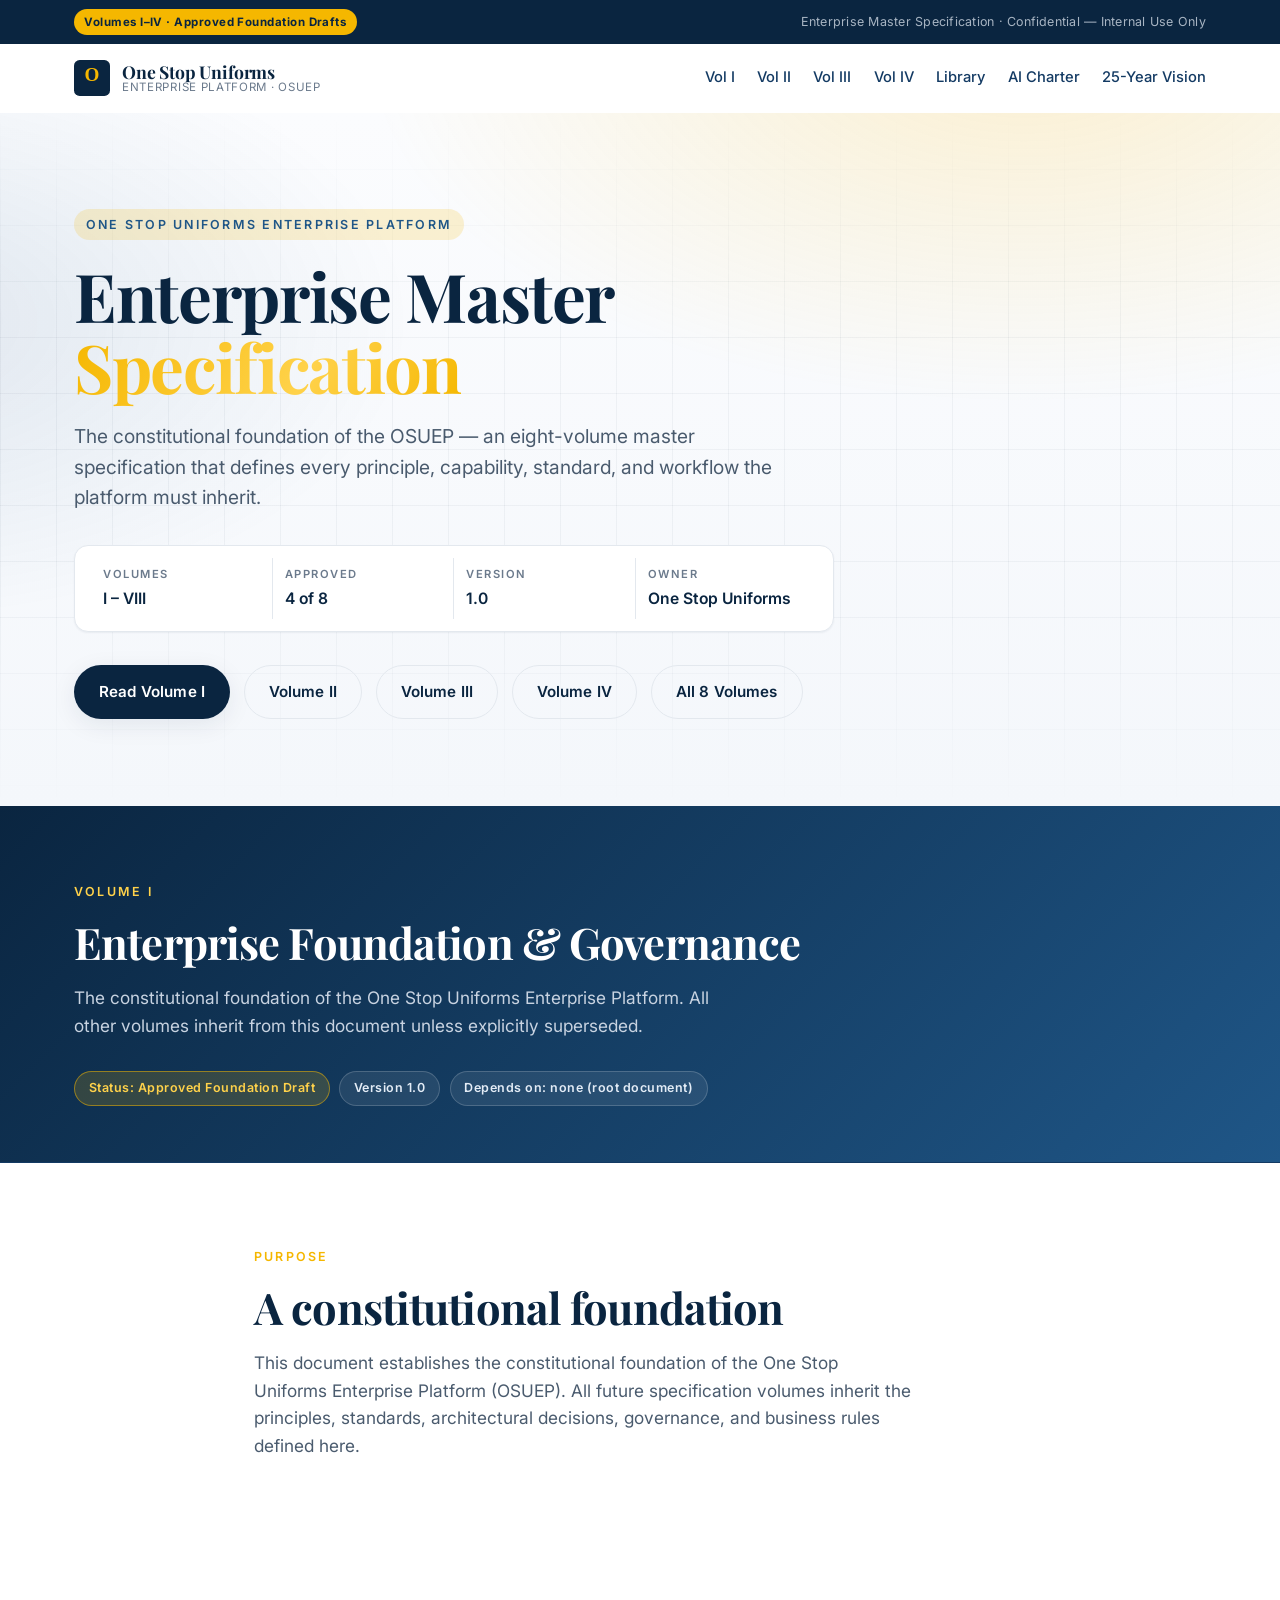
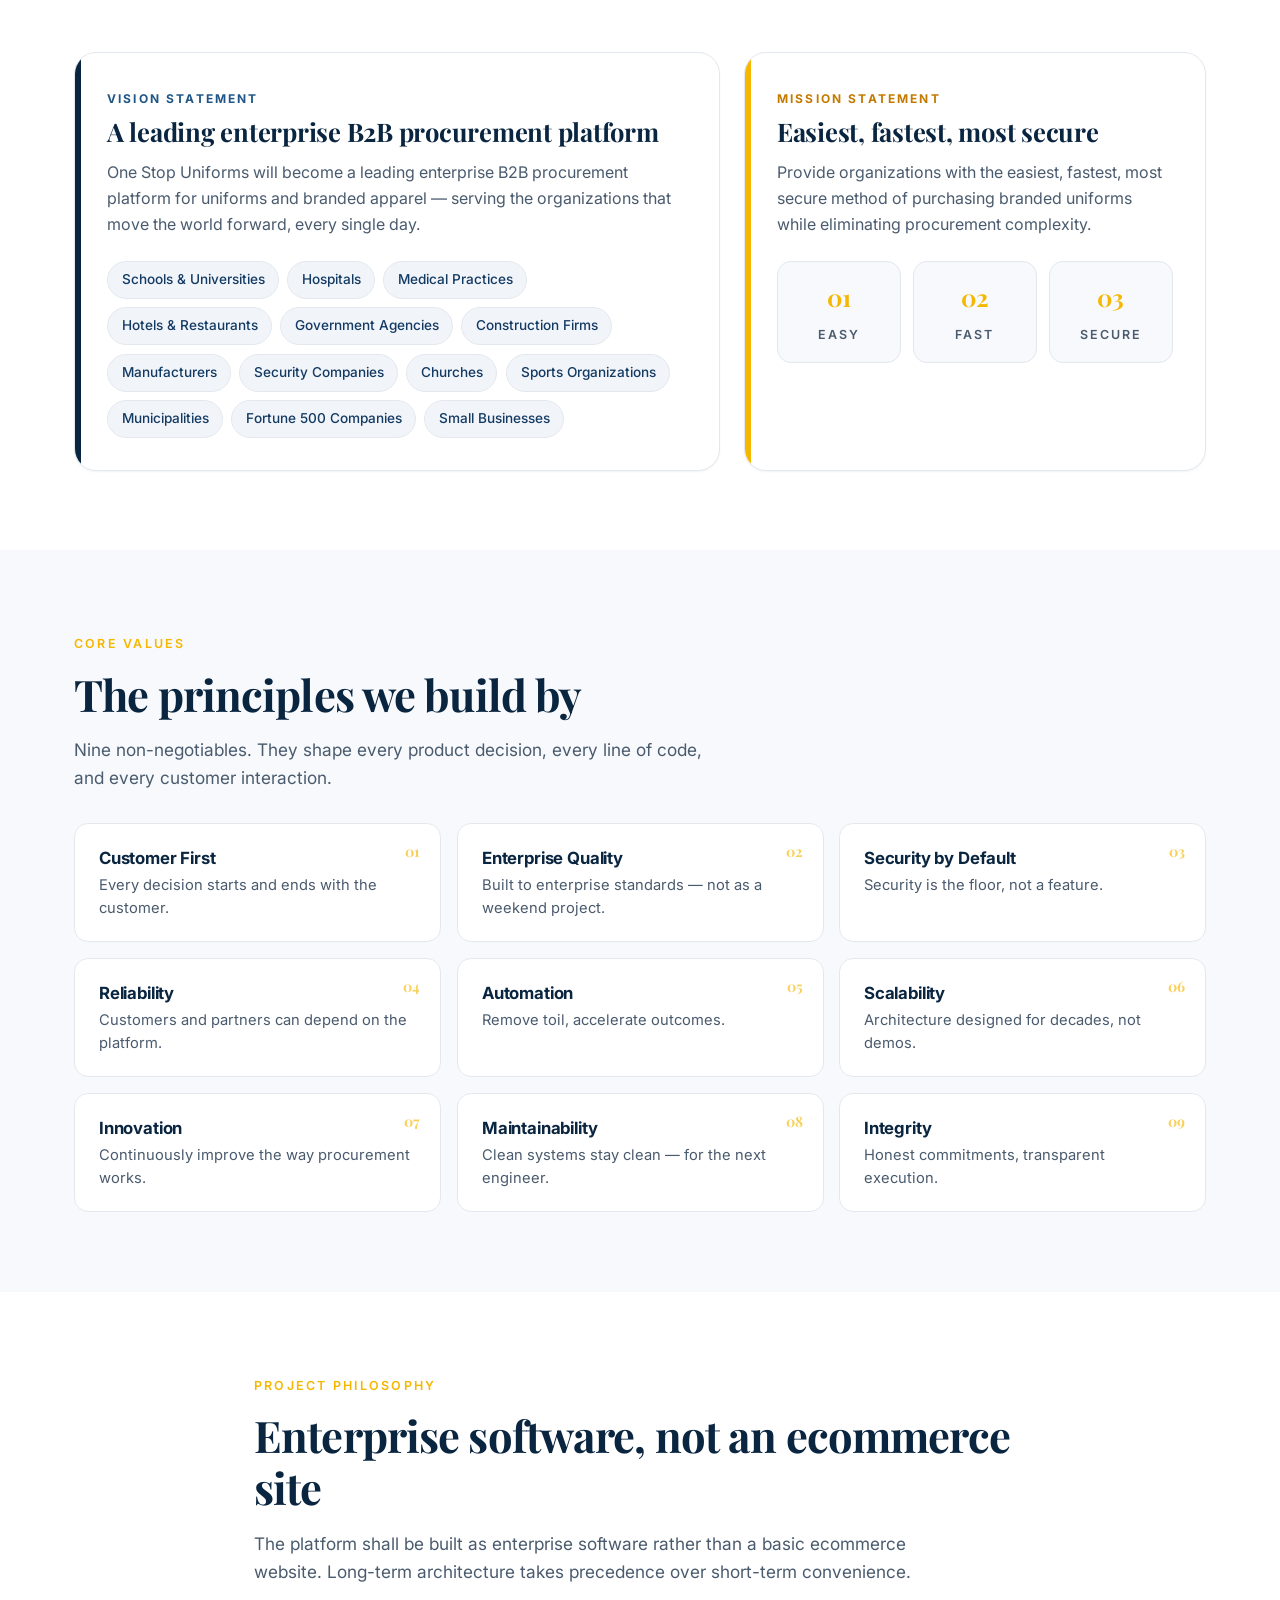
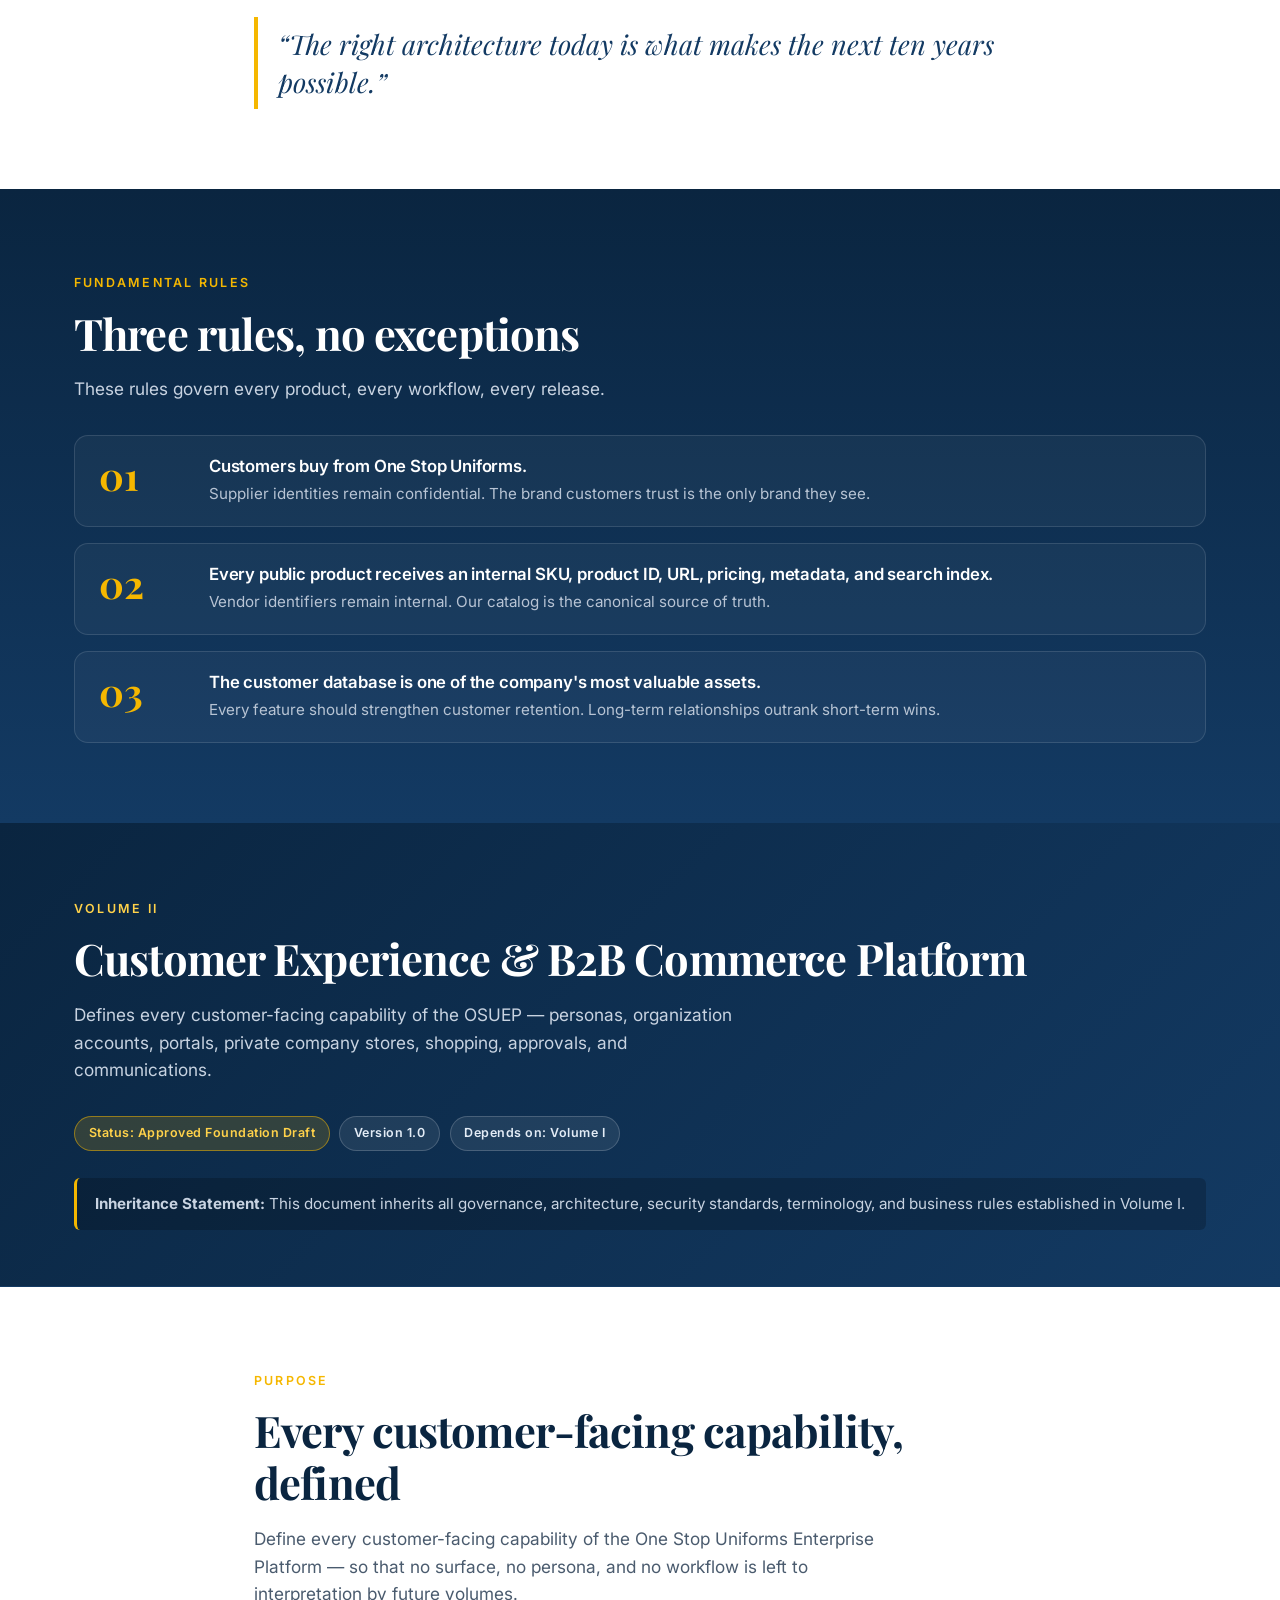
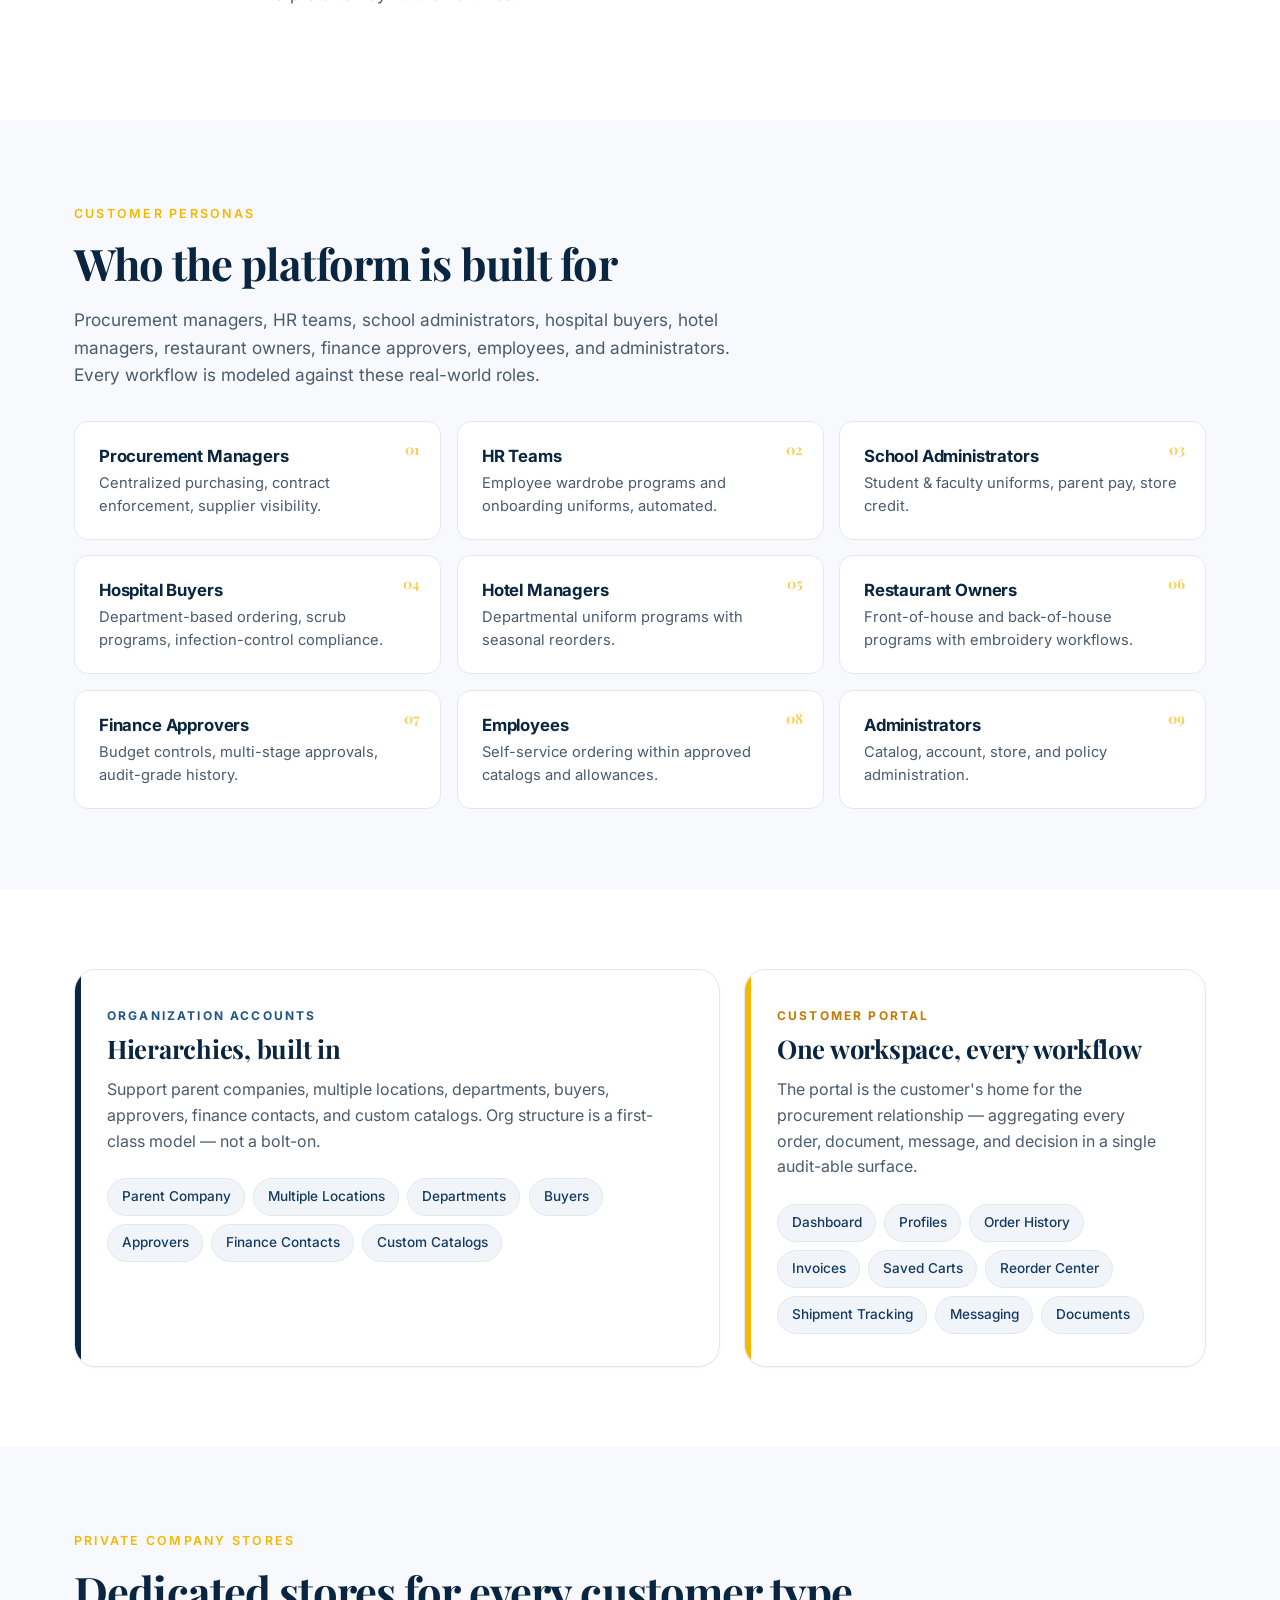
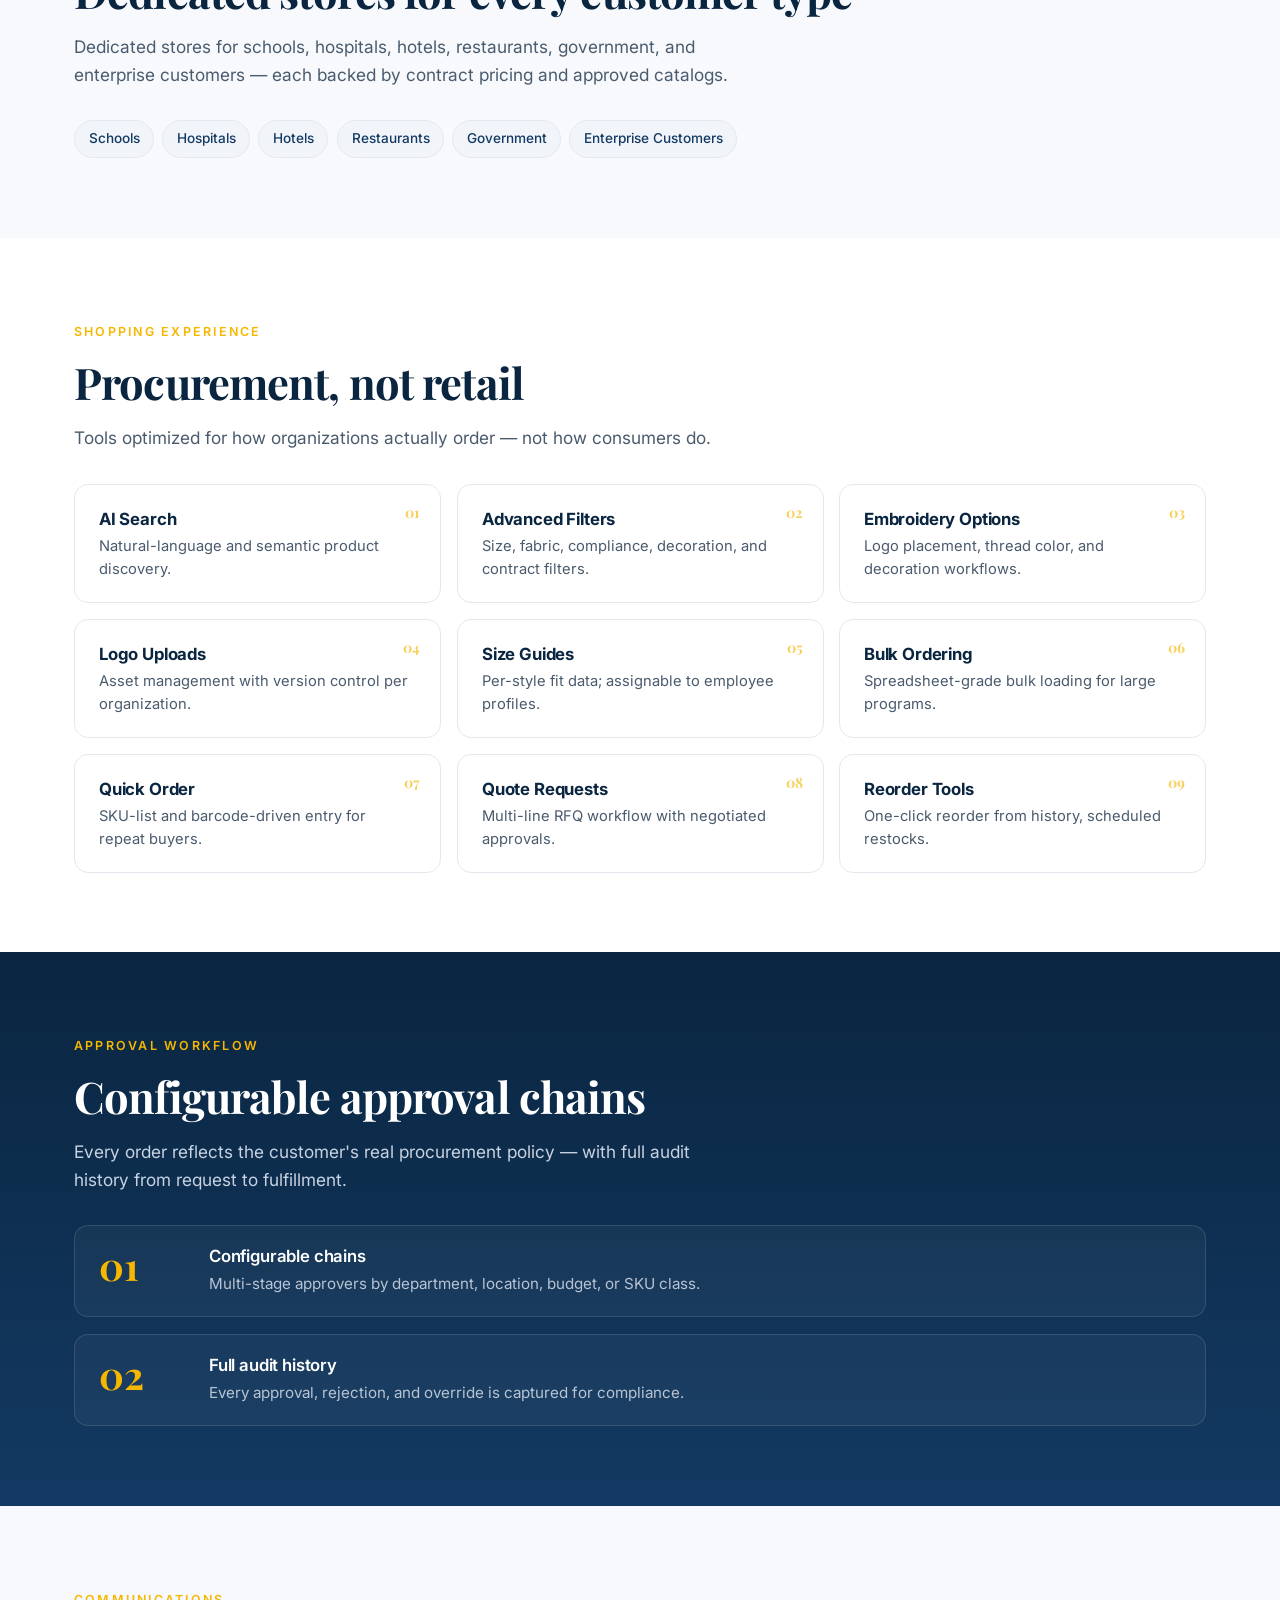
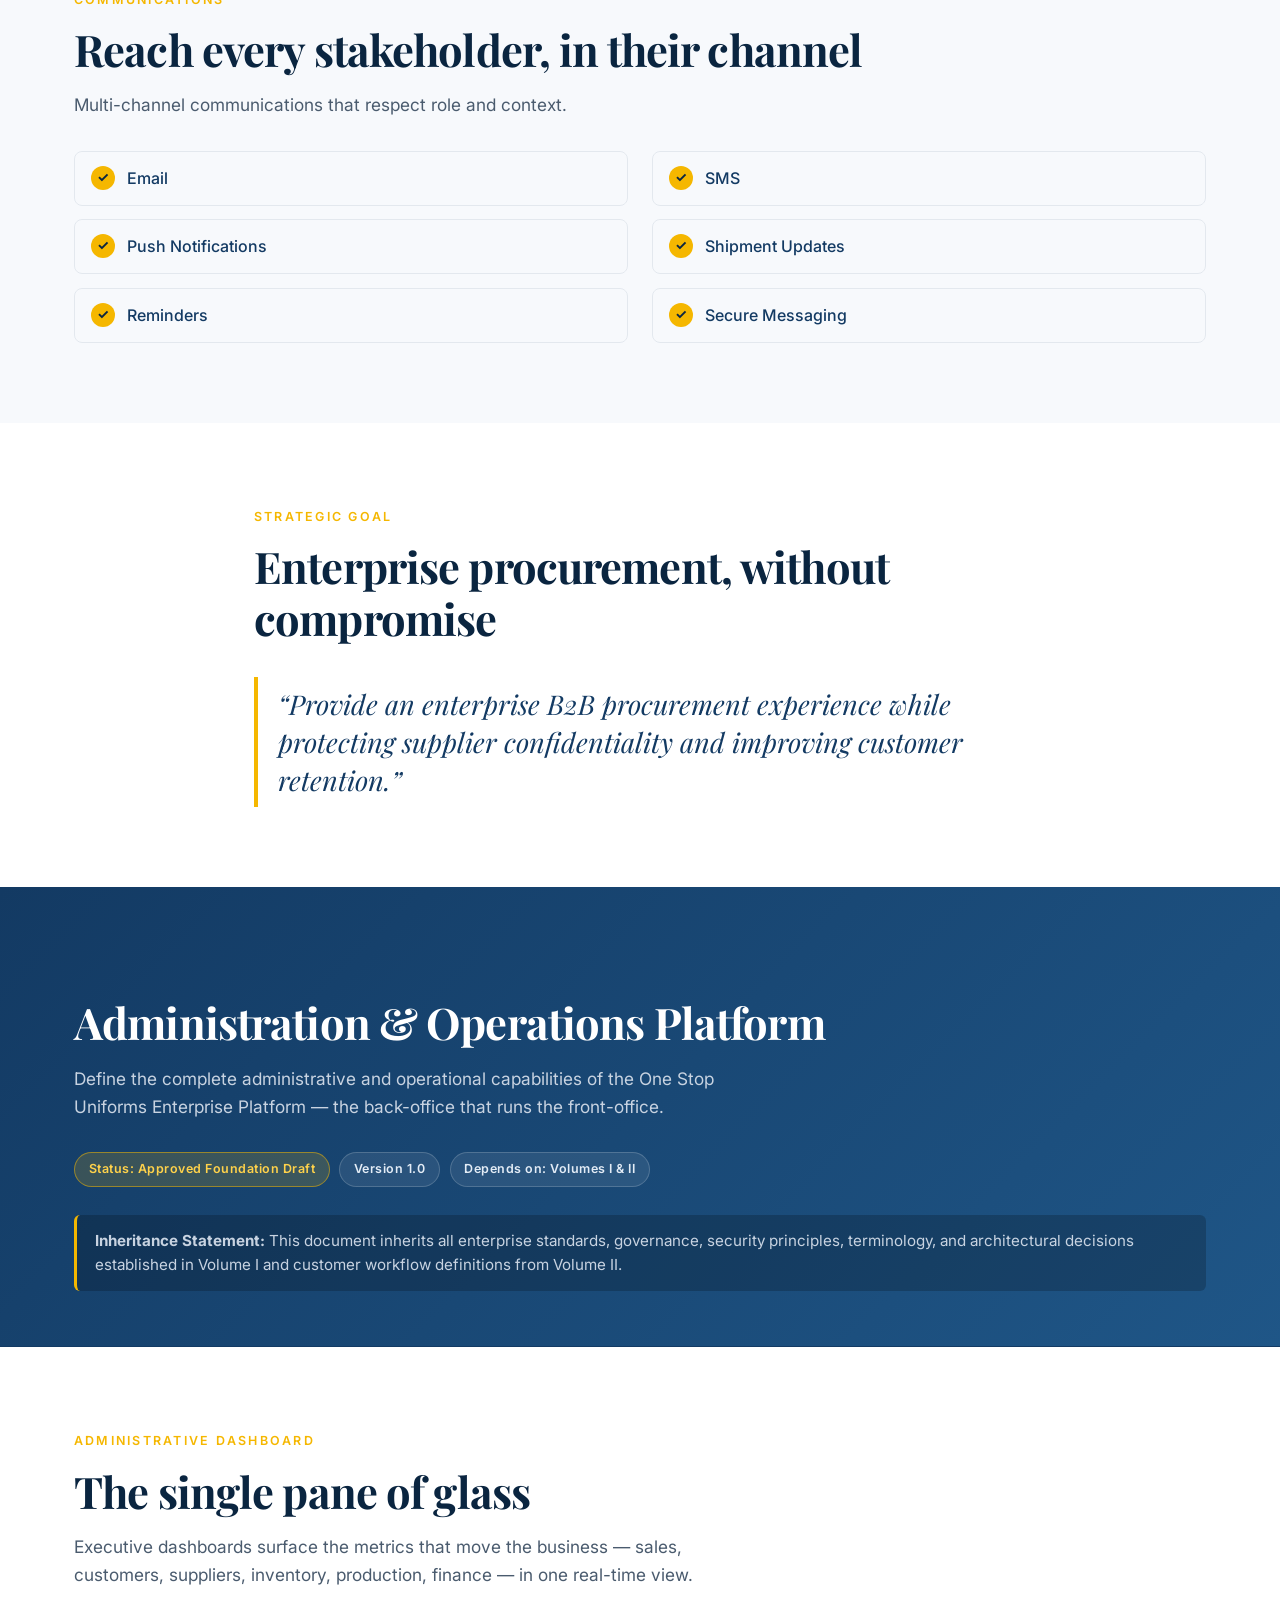
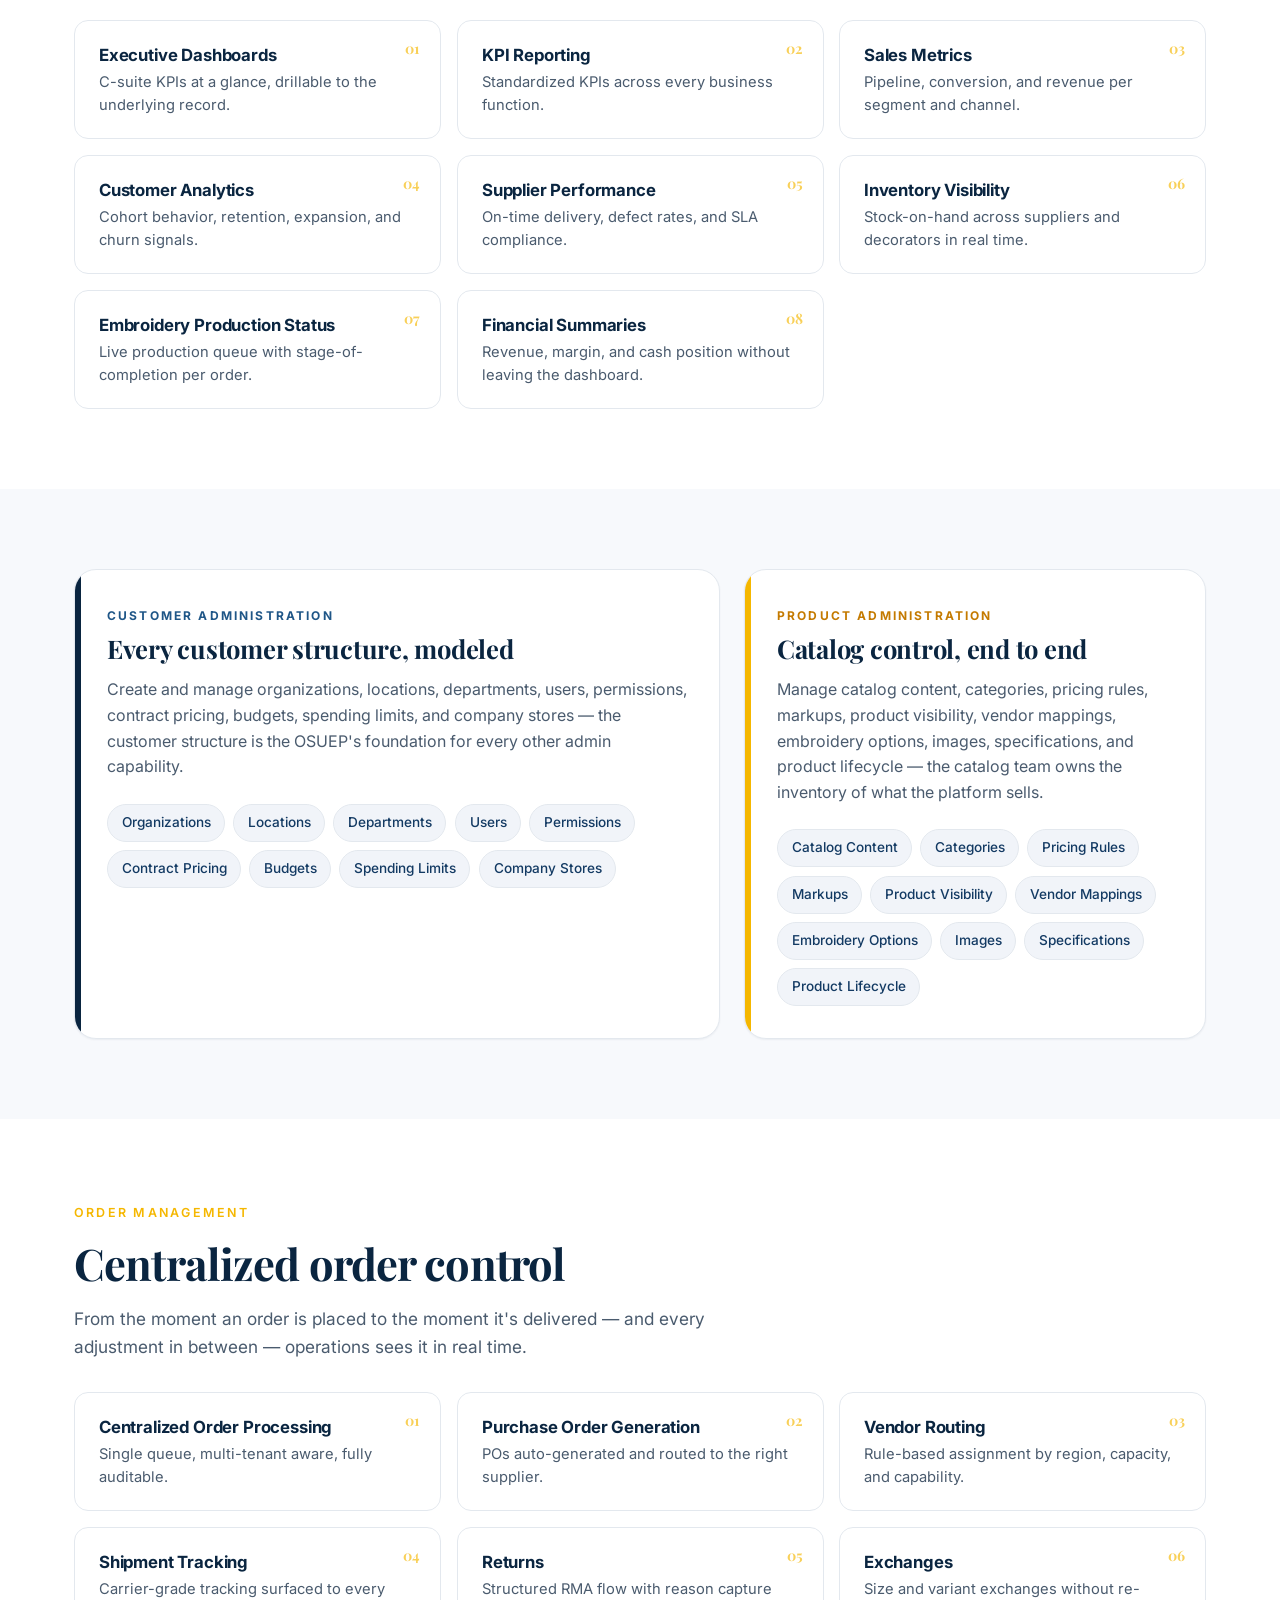
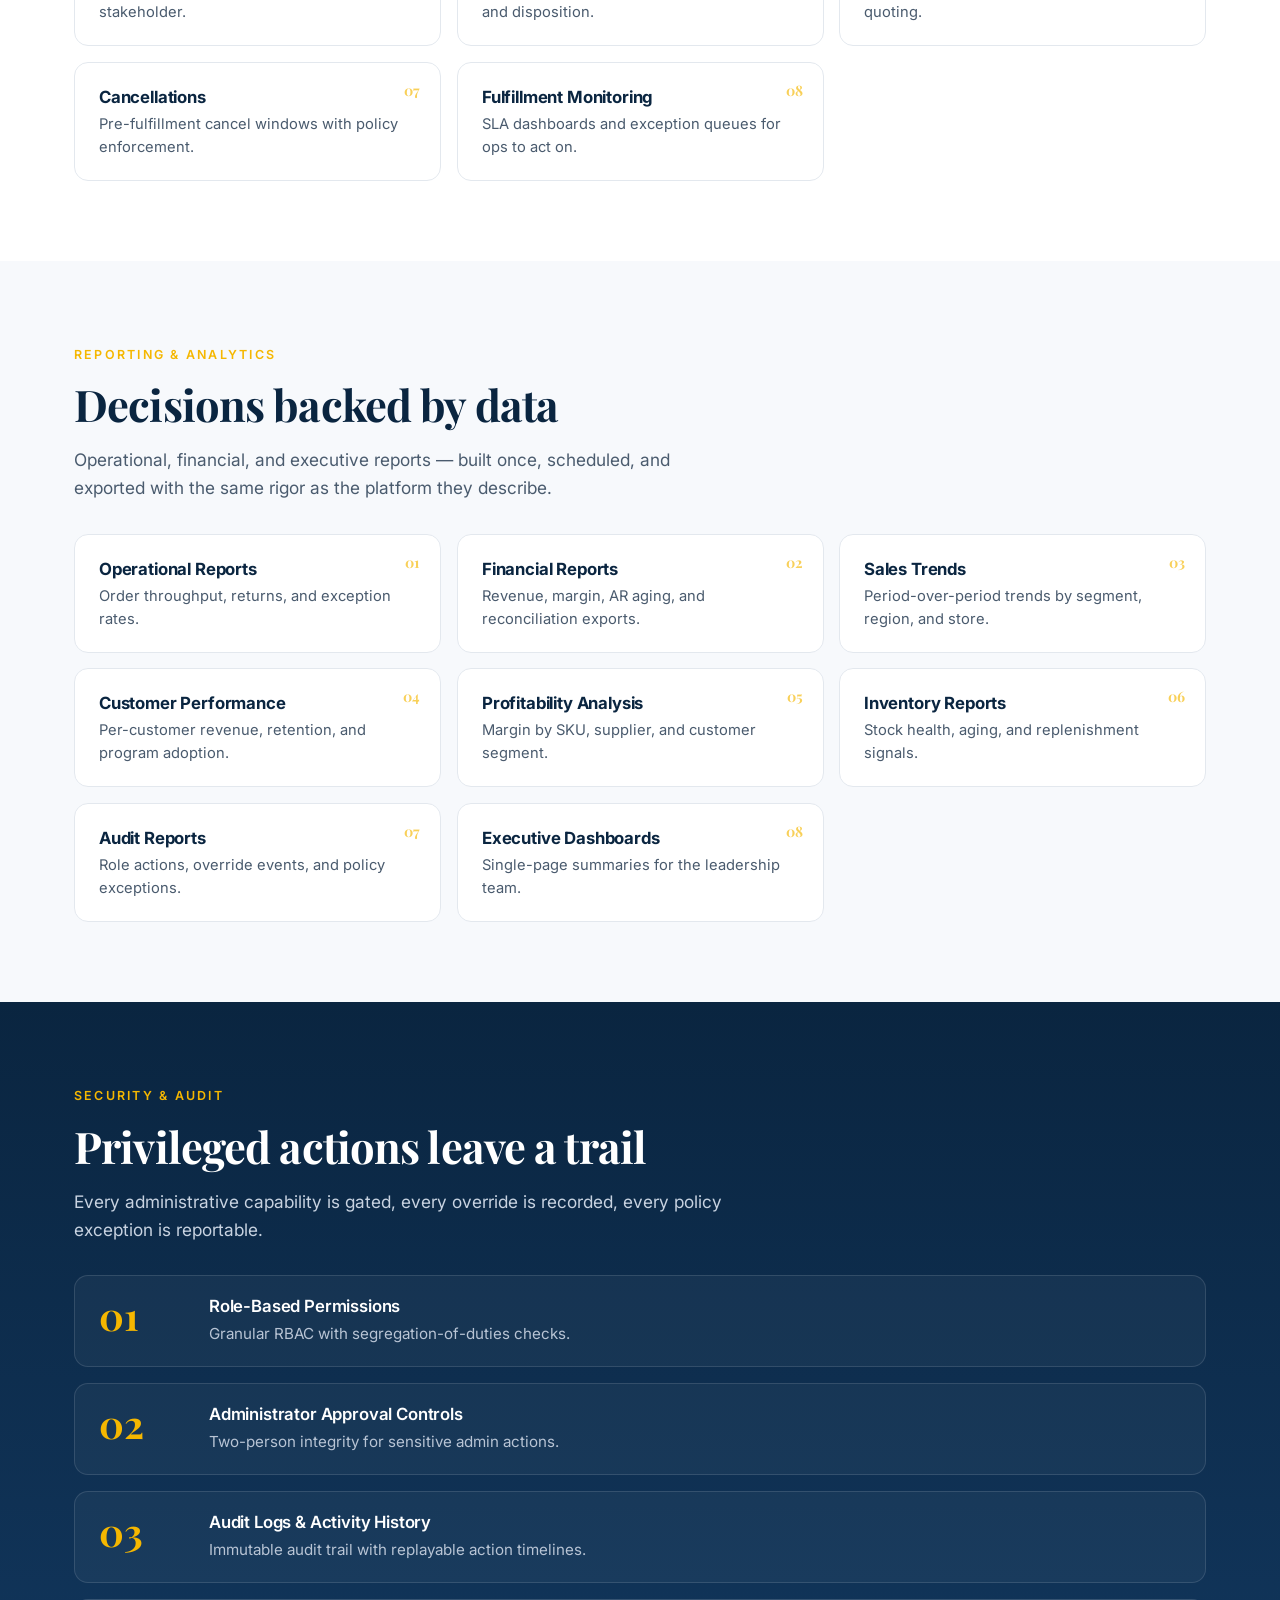
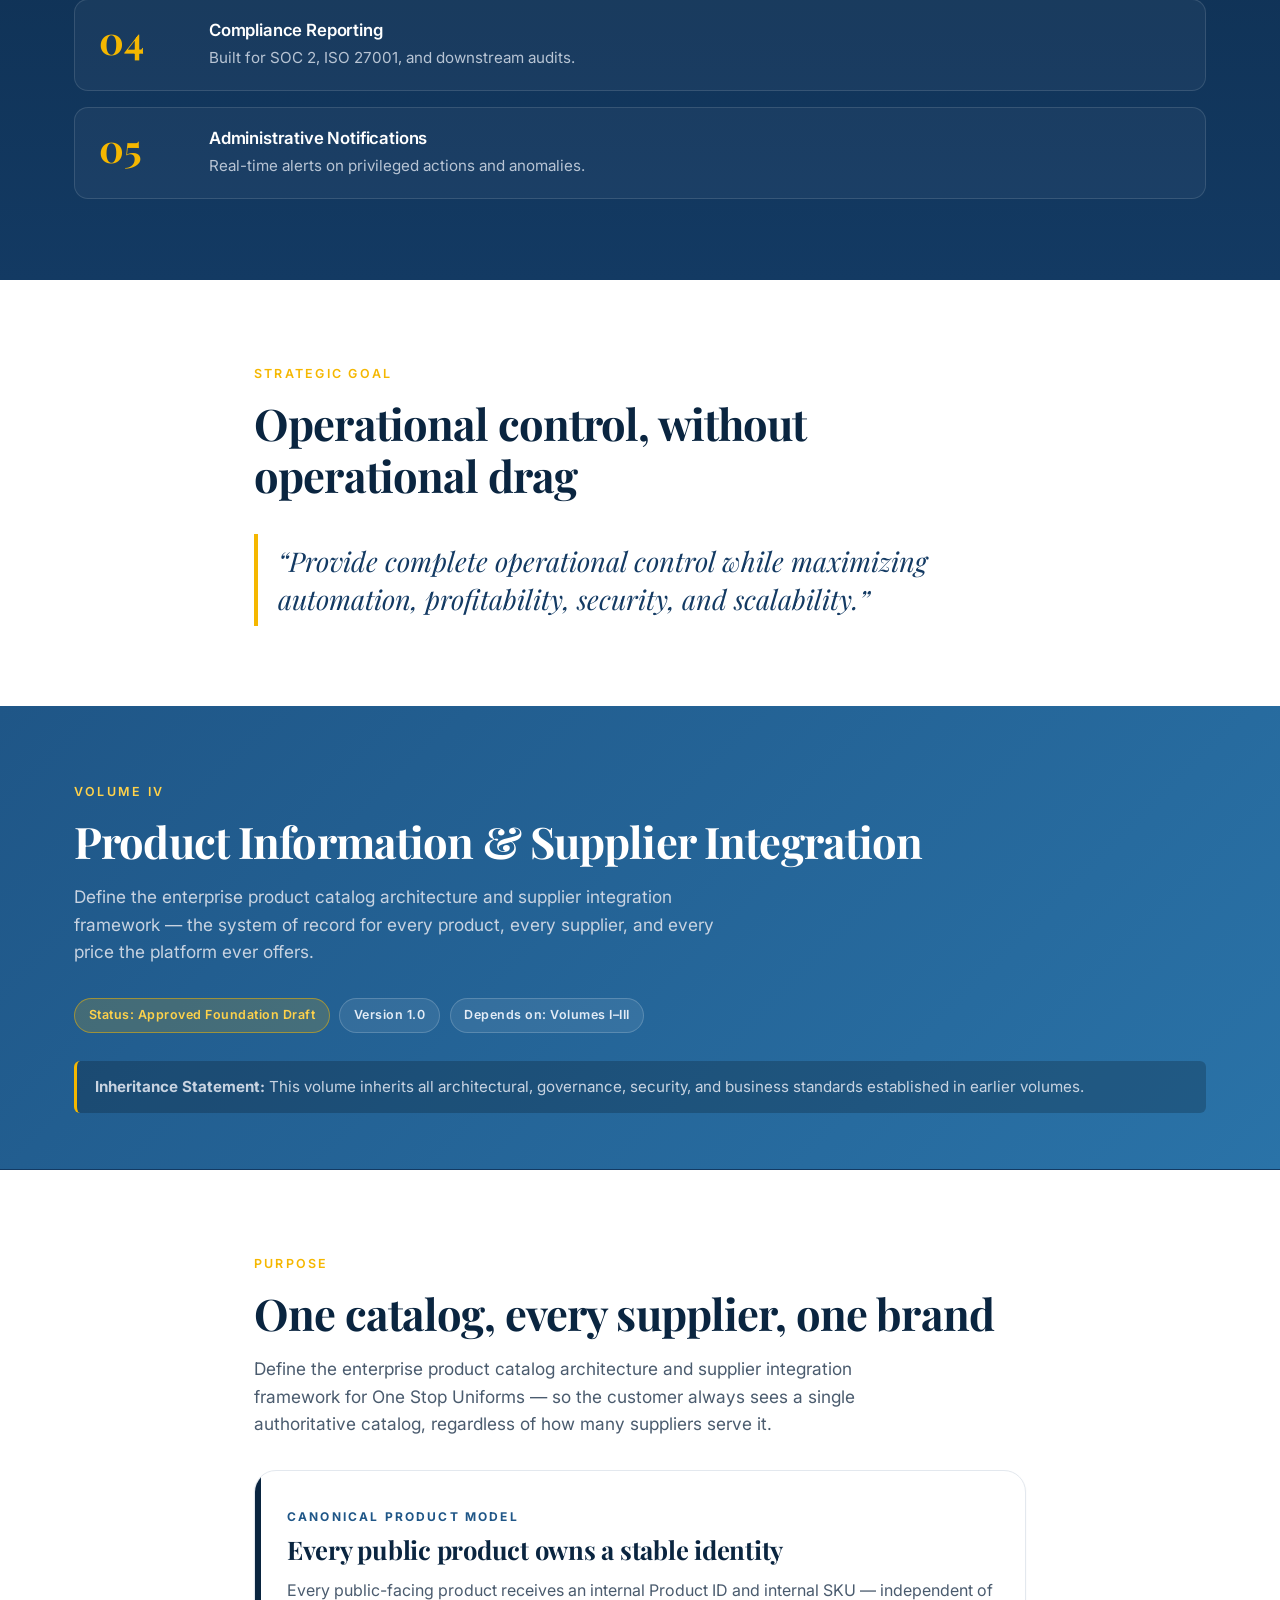
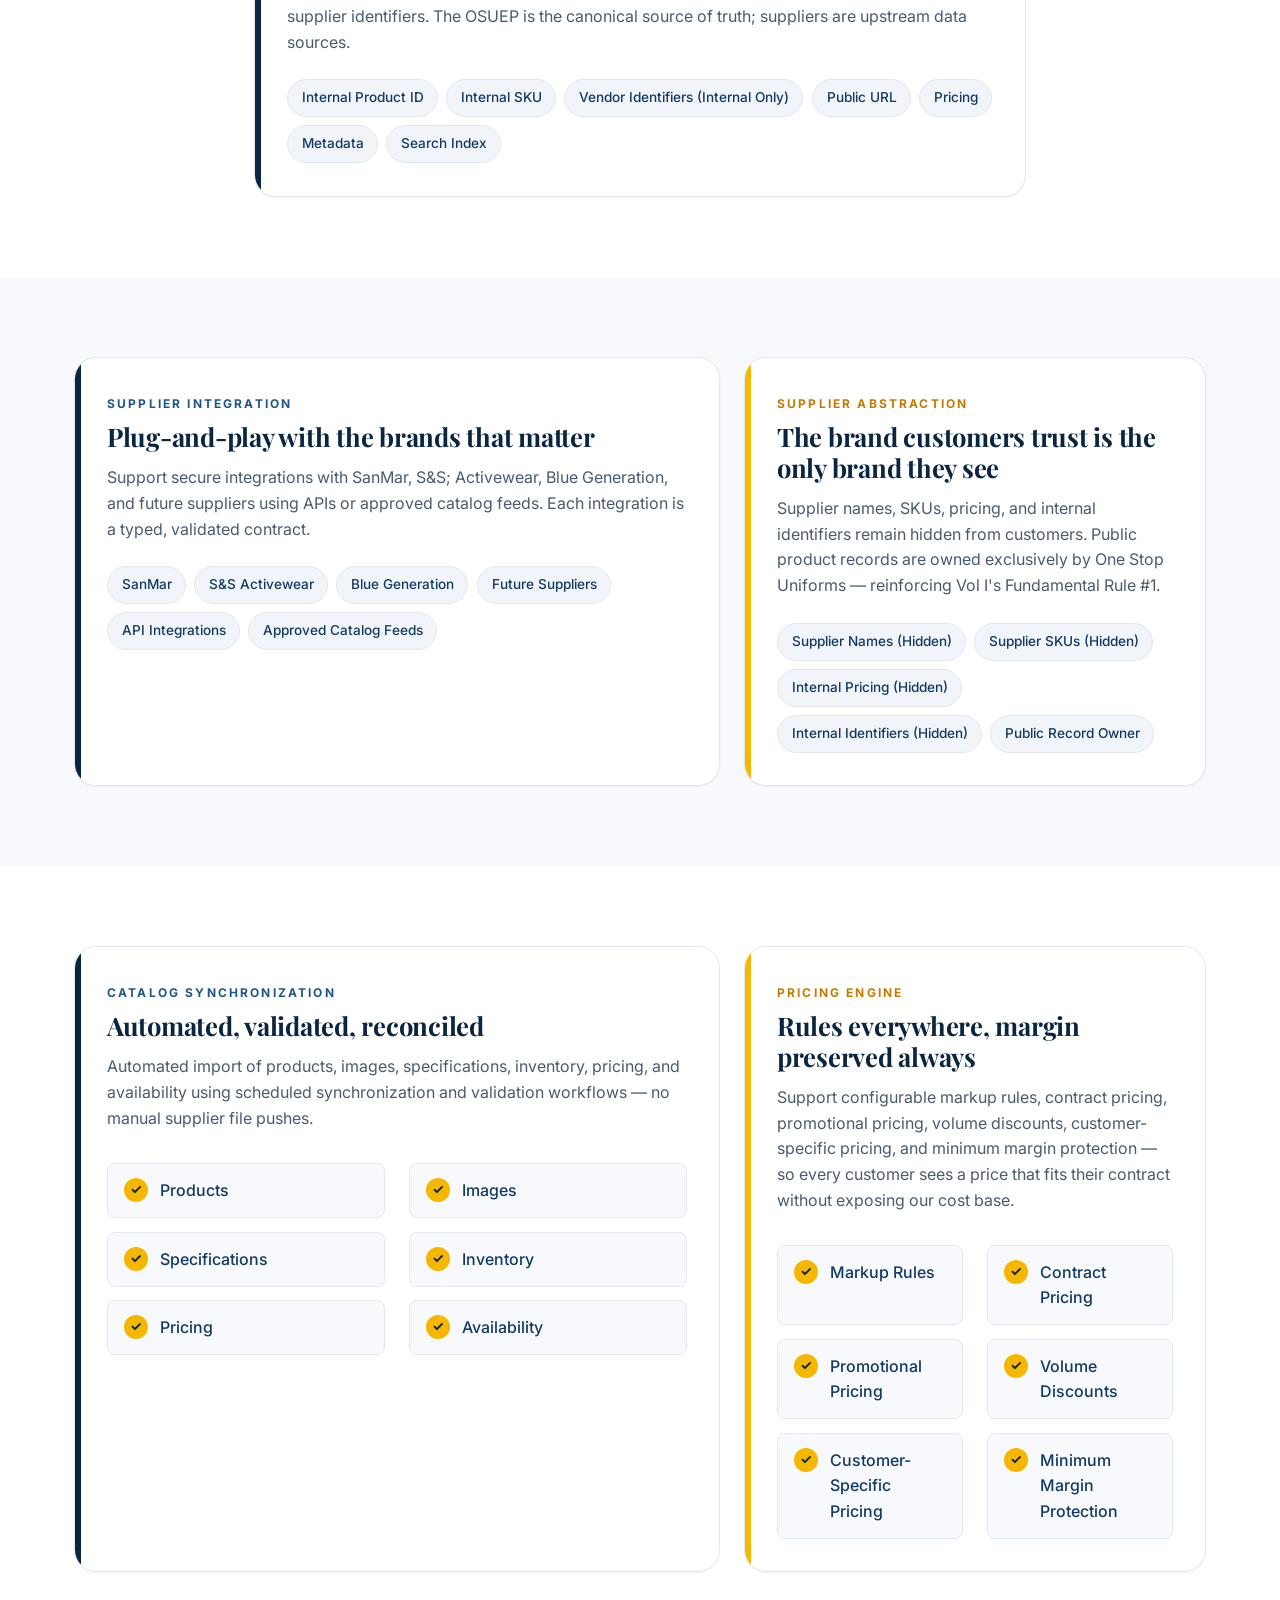
==== commit 91aefaa5: "feat: add Volume IV — Product Information & Supplier Integration Eight content blocks per the spec: " ====
--- a/public/index.html
+++ b/public/index.html
@@ -7,7 +7,7 @@
   <meta name="author" content="One Stop Uniforms" />
   <meta name="robots" content="index,follow" />
   <meta property="og:title" content="One Stop Uniforms — Enterprise Master Specification" />
-  <meta property="og:description" content="The constitutional foundation of the OSUEP. Volumes I–III approved; volumes IV–VIII in spec." />
+  <meta property="og:description" content="The constitutional foundation of the OSUEP. Volumes I–IV approved; volumes V–VIII in spec." />
   <meta property="og:type" content="website" />
   <title>One Stop Uniforms — Enterprise Master Specification</title>
   <link rel="icon" href="data:image/svg+xml,%3Csvg xmlns='http://www.w3.org/2000/svg' viewBox='0 0 64 64'%3E%3Crect width='64' height='64' rx='12' fill='%230a2540'/%3E%3Ctext x='50%25' y='58%25' text-anchor='middle' font-family='Georgia,serif' font-size='34' font-weight='700' fill='%23f5b700'%3EO%3C/text%3E%3C/svg%3E" />
@@ -23,7 +23,7 @@
   <!-- Top bar -->
   <div class="topbar">
     <div class="container topbar__inner">
-      <span class="topbar__badge">Volumes I–III · Approved Foundation Drafts</span>
+      <span class="topbar__badge">Volumes I–IV · Approved Foundation Drafts</span>
       <span class="topbar__meta">Enterprise Master Specification · Confidential — Internal Use Only</span>
     </div>
   </div>
@@ -48,6 +48,7 @@
         <a href="#vol1">Vol I</a>
         <a href="#vol2">Vol II</a>
         <a href="#vol3">Vol III</a>
+        <a href="#vol4">Vol IV</a>
         <a href="#library">Library</a>
         <a href="#charter">AI Charter</a>
         <a href="#roadmap">25-Year Vision</a>
@@ -62,6 +63,7 @@
       <a href="#vol1">Volume I — Foundation</a>
       <a href="#vol2">Volume II — Customer Experience</a>
       <a href="#vol3">Volume III — Administration &amp; Operations</a>
+      <a href="#vol4">Volume IV — Product &amp; Supplier</a>
       <a href="#library">Specification Library</a>
       <a href="#charter">AI Charter</a>
       <a href="#roadmap">25-Year Vision</a>
@@ -84,7 +86,7 @@
         </p>
         <div class="hero__meta">
           <div><span class="hero__meta-label">Volumes</span><span class="hero__meta-value">I – VIII</span></div>
-          <div><span class="hero__meta-label">Approved</span><span class="hero__meta-value">3 of 8</span></div>
+          <div><span class="hero__meta-label">Approved</span><span class="hero__meta-value">4 of 8</span></div>
           <div><span class="hero__meta-label">Version</span><span class="hero__meta-value">1.0</span></div>
           <div><span class="hero__meta-label">Owner</span><span class="hero__meta-value">One Stop Uniforms</span></div>
         </div>
@@ -92,6 +94,7 @@
           <a href="#vol1" class="btn btn--primary">Read Volume I</a>
           <a href="#vol2" class="btn btn--ghost">Volume II</a>
           <a href="#vol3" class="btn btn--ghost">Volume III</a>
+          <a href="#vol4" class="btn btn--ghost">Volume IV</a>
           <a href="#library" class="btn btn--ghost">All 8 Volumes</a>
         </div>
       </div>
@@ -664,6 +667,222 @@
 
     </div><!-- /#vol3 -->
 
+    <!-- ====================== VOLUME IV ====================== -->
+    <div id="vol4">
+
+    <!-- Volume IV banner -->
+    <section class="section volume-banner volume-banner--steel" id="volume-4">
+      <div class="container">
+        <p class="section__eyebrow">Volume IV</p>
+        <h2 class="section__title">Product Information &amp; Supplier Integration</h2>
+        <p class="section__lede">
+          Define the enterprise product catalog architecture and supplier
+          integration framework — the system of record for every product, every
+          supplier, and every price the platform ever offers.
+        </p>
+        <div class="volume-meta">
+          <span class="volume-meta__pill volume-meta__pill--approved">Status: Approved Foundation Draft</span>
+          <span class="volume-meta__pill">Version 1.0</span>
+          <span class="volume-meta__pill">Depends on: Volumes I–III</span>
+        </div>
+        <div class="volume-banner__quote">
+          <strong>Inheritance Statement:</strong> This volume inherits all
+          architectural, governance, security, and business standards established
+          in earlier volumes.
+        </div>
+      </div>
+    </section>
+
+    <!-- Vol IV — Purpose + Canonical Product Model -->
+    <section class="section" id="vol4-purpose">
+      <div class="container container--narrow">
+        <p class="section__eyebrow">Purpose</p>
+        <h2 class="section__title">One catalog, every supplier, one brand</h2>
+        <p class="section__lede">
+          Define the enterprise product catalog architecture and supplier integration
+          framework for One Stop Uniforms &mdash; so the customer always sees a single
+          authoritative catalog, regardless of how many suppliers serve it.
+        </p>
+        <div class="card card--feature">
+          <p class="card__eyebrow">Canonical Product Model</p>
+          <h3 class="card__title">Every public product owns a stable identity</h3>
+          <p class="card__body">
+            Every public-facing product receives an internal Product ID and internal
+            SKU &mdash; independent of supplier identifiers. The OSUEP is the canonical
+            source of truth; suppliers are upstream data sources.
+          </p>
+          <ul class="chip-grid" aria-label="Canonical identifiers">
+            <li class="chip">Internal Product ID</li>
+            <li class="chip">Internal SKU</li>
+            <li class="chip">Vendor Identifiers (Internal Only)</li>
+            <li class="chip">Public URL</li>
+            <li class="chip">Pricing</li>
+            <li class="chip">Metadata</li>
+            <li class="chip">Search Index</li>
+          </ul>
+        </div>
+      </div>
+    </section>
+
+    <!-- Vol IV — Supplier Integration + Abstraction (split) -->
+    <section class="section section--split section--alt" id="vol4-suppliers">
+      <div class="container">
+        <div class="card card--feature">
+          <p class="card__eyebrow">Supplier Integration</p>
+          <h3 class="card__title">Plug-and-play with the brands that matter</h3>
+          <p class="card__body">
+            Support secure integrations with SanMar, S&amp;S; Activewear, Blue
+            Generation, and future suppliers using APIs or approved catalog
+            feeds. Each integration is a typed, validated contract.
+          </p>
+          <ul class="chip-grid" aria-label="Supported suppliers">
+            <li class="chip">SanMar</li>
+            <li class="chip">S&amp;S Activewear</li>
+            <li class="chip">Blue Generation</li>
+            <li class="chip">Future Suppliers</li>
+            <li class="chip">API Integrations</li>
+            <li class="chip">Approved Catalog Feeds</li>
+          </ul>
+        </div>
+
+        <div class="card card--feature card--accent">
+          <p class="card__eyebrow">Supplier Abstraction</p>
+          <h3 class="card__title">The brand customers trust is the only brand they see</h3>
+          <p class="card__body">
+            Supplier names, SKUs, pricing, and internal identifiers remain hidden
+            from customers. Public product records are owned exclusively by One
+            Stop Uniforms &mdash; reinforcing Vol I's Fundamental Rule #1.
+          </p>
+          <ul class="chip-grid" aria-label="Hidden from customers">
+            <li class="chip">Supplier Names (Hidden)</li>
+            <li class="chip">Supplier SKUs (Hidden)</li>
+            <li class="chip">Internal Pricing (Hidden)</li>
+            <li class="chip">Internal Identifiers (Hidden)</li>
+            <li class="chip">Public Record Owner</li>
+          </ul>
+        </div>
+      </div>
+    </section>
+
+    <!-- Vol IV — Catalog Synchronization + Pricing Engine (split) -->
+    <section class="section section--split" id="vol4-syncpricing">
+      <div class="container">
+        <div class="card card--feature">
+          <p class="card__eyebrow">Catalog Synchronization</p>
+          <h3 class="card__title">Automated, validated, reconciled</h3>
+          <p class="card__body">
+            Automated import of products, images, specifications, inventory,
+            pricing, and availability using scheduled synchronization and
+            validation workflows &mdash; no manual supplier file pushes.
+          </p>
+          <ul class="charter-grid">
+            <li><span class="check" aria-hidden="true">&#10003;</span> Products</li>
+            <li><span class="check" aria-hidden="true">&#10003;</span> Images</li>
+            <li><span class="check" aria-hidden="true">&#10003;</span> Specifications</li>
+            <li><span class="check" aria-hidden="true">&#10003;</span> Inventory</li>
+            <li><span class="check" aria-hidden="true">&#10003;</span> Pricing</li>
+            <li><span class="check" aria-hidden="true">&#10003;</span> Availability</li>
+          </ul>
+        </div>
+
+        <div class="card card--feature card--accent">
+          <p class="card__eyebrow">Pricing Engine</p>
+          <h3 class="card__title">Rules everywhere, margin preserved always</h3>
+          <p class="card__body">
+            Support configurable markup rules, contract pricing, promotional
+            pricing, volume discounts, customer-specific pricing, and minimum
+            margin protection &mdash; so every customer sees a price that fits
+            their contract without exposing our cost base.
+          </p>
+          <ul class="charter-grid">
+            <li><span class="check" aria-hidden="true">&#10003;</span> Markup Rules</li>
+            <li><span class="check" aria-hidden="true">&#10003;</span> Contract Pricing</li>
+            <li><span class="check" aria-hidden="true">&#10003;</span> Promotional Pricing</li>
+            <li><span class="check" aria-hidden="true">&#10003;</span> Volume Discounts</li>
+            <li><span class="check" aria-hidden="true">&#10003;</span> Customer-Specific Pricing</li>
+            <li><span class="check" aria-hidden="true">&#10003;</span> Minimum Margin Protection</li>
+          </ul>
+        </div>
+      </div>
+    </section>
+
+    <!-- Vol IV — Inventory & Fulfillment -->
+    <section class="section section--alt" id="vol4-inventory">
+      <div class="container">
+        <p class="section__eyebrow">Inventory &amp; Fulfillment</p>
+        <h2 class="section__title">Available, allocated, fulfilled</h2>
+        <p class="section__lede">
+          Track inventory availability, allocate orders to suppliers, monitor
+          fulfillment status, support backorders, substitutions, and shipment
+          tracking &mdash; the last mile of the catalog becomes first-class.
+        </p>
+        <ul class="values-grid">
+          <li class="value" data-i="01"><h4>Inventory Availability</h4><p>Real-time stock across suppliers and warehouses.</p></li>
+          <li class="value" data-i="02"><h4>Order Allocation</h4><p>Rule-based routing to suppliers by capability and capacity.</p></li>
+          <li class="value" data-i="03"><h4>Fulfillment Monitoring</h4><p>Live stage-of-completion dashboards.</p></li>
+          <li class="value" data-i="04"><h4>Backorders</h4><p>Backorder capture, ETA surfacing, customer notifications.</p></li>
+          <li class="value" data-i="05"><h4>Substitutions</h4><p>Approved-equivalent swaps with customer-first defaults.</p></li>
+          <li class="value" data-i="06"><h4>Shipment Tracking</h4><p>Carrier-grade tracking surfaced to ops and customers.</p></li>
+        </ul>
+      </div>
+    </section>
+
+    <!-- Vol IV — Future Expansion (dark) -->
+    <section class="section section--dark" id="vol4-future-expansion">
+      <div class="container">
+        <p class="section__eyebrow section__eyebrow--light">Future Expansion</p>
+        <h2 class="section__title section__title--light">Open-ended by design</h2>
+        <p class="section__lede section__lede--light">
+          Architecture shall support unlimited suppliers, warehouses, decorators,
+          manufacturers, and private-label products without redesign.
+        </p>
+        <ol class="rules-list">
+          <li class="rule">
+            <span class="rule__num">01</span>
+            <div class="rule__body">
+              <h4>Unlimited Suppliers</h4>
+              <p>Onboard new suppliers without platform changes.</p>
+            </div>
+          </li>
+          <li class="rule">
+            <span class="rule__num">02</span>
+            <div class="rule__body">
+              <h4>Multiple Warehouses</h4>
+              <p>Region-aware fulfillment and inventory pooling.</p>
+            </div>
+          </li>
+          <li class="rule">
+            <span class="rule__num">03</span>
+            <div class="rule__body">
+              <h4>Decorators &amp; Manufacturers</h4>
+              <p>Multi-party production routing per decoration workflow.</p>
+            </div>
+          </li>
+          <li class="rule">
+            <span class="rule__num">04</span>
+            <div class="rule__body">
+              <h4>Private-Label Products</h4>
+              <p>OSUEP-branded and customer-branded SKUs under one model.</p>
+            </div>
+          </li>
+        </ol>
+      </div>
+    </section>
+
+    <!-- Vol IV — Strategic Goal -->
+    <section class="section" id="vol4-strategic-goal">
+      <div class="container container--narrow">
+        <p class="section__eyebrow">Strategic Goal</p>
+        <h2 class="section__title">Resilient catalog, hidden suppliers, one brand</h2>
+        <blockquote class="pull-quote">
+          “Create a resilient enterprise product platform that protects supplier
+          relationships while delivering accurate catalog data and scalable operations.”
+        </blockquote>
+      </div>
+    </section>
+
+    </div><!-- /#vol4 -->
+
     <!-- ====================== SPECIFICATION LIBRARY ====================== -->
     <section class="section section--alt" id="library">
       <div class="container">
@@ -671,7 +890,7 @@
         <h2 class="section__title">All eight volumes</h2>
         <p class="section__lede">
           The OSUEP master specification is structured as eight volumes. Volumes
-          I–III are approved; Volumes IV–VIII are in development and will land in
+          I–IV are approved; Volumes V–VIII are in development and will land in
           succession.
         </p>
         <ul class="library" aria-label="Specification volumes">
@@ -699,12 +918,12 @@
               <span class="library__pill library__pill--ok">Approved</span>
             </div>
           </li>
-          <li class="library__item" id="lib-4">
+          <li class="library__item library__item--approved" id="lib-4">
             <span class="library__num">IV</span>
             <div class="library__body">
-              <h4>Pending Spec</h4>
-              <p>Awaiting governing document from One Stop Uniforms.</p>
-              <span class="library__pill">Pending</span>
+              <h4>Product Information &amp; Supplier Integration</h4>
+              <p>Canonical catalog, supplier abstraction, pricing engine, inventory.</p>
+              <span class="library__pill library__pill--ok">Approved</span>
             </div>
           </li>
           <li class="library__item" id="lib-5">
@@ -824,6 +1043,15 @@
             </svg>
             <p class="seal__label">Approved</p>
           </div>
+          <div class="seal seal--small">
+            <svg viewBox="0 0 200 200" width="100" height="100" aria-hidden="true">
+              <circle cx="100" cy="100" r="92" fill="none" stroke="#0a2540" stroke-width="3"/>
+              <circle cx="100" cy="100" r="74" fill="none" stroke="#0a2540" stroke-width="1"/>
+              <text x="100" y="90" text-anchor="middle" font-family="Georgia, serif" font-size="22" font-weight="700" fill="#0a2540">OSUEP</text>
+              <text x="100" y="115" text-anchor="middle" font-family="Inter, sans-serif" font-size="9" letter-spacing="2" fill="#0a2540">VOLUME IV · v1.0</text>
+            </svg>
+            <p class="seal__label">Approved</p>
+          </div>
         </div>
       </div>
     </section>
@@ -839,6 +1067,7 @@
         <a href="#vol1">Volume I</a>
         <a href="#vol2">Volume II</a>
         <a href="#vol3">Volume III</a>
+        <a href="#vol4">Volume IV</a>
         <a href="#library">Library</a>
         <a href="#charter">AI Charter</a>
         <a href="#roadmap">25-Year Vision</a>
--- a/public/styles.css
+++ b/public/styles.css
@@ -677,6 +677,9 @@
 .volume-banner--accent {
   background: linear-gradient(135deg, #133a63 0%, #1f5687 100%);
 }
+.volume-banner--steel {
+  background: linear-gradient(135deg, #1f5687 0%, #2a73a8 100%);
+}
 .volume-meta {
   display: flex;
   flex-wrap: wrap;
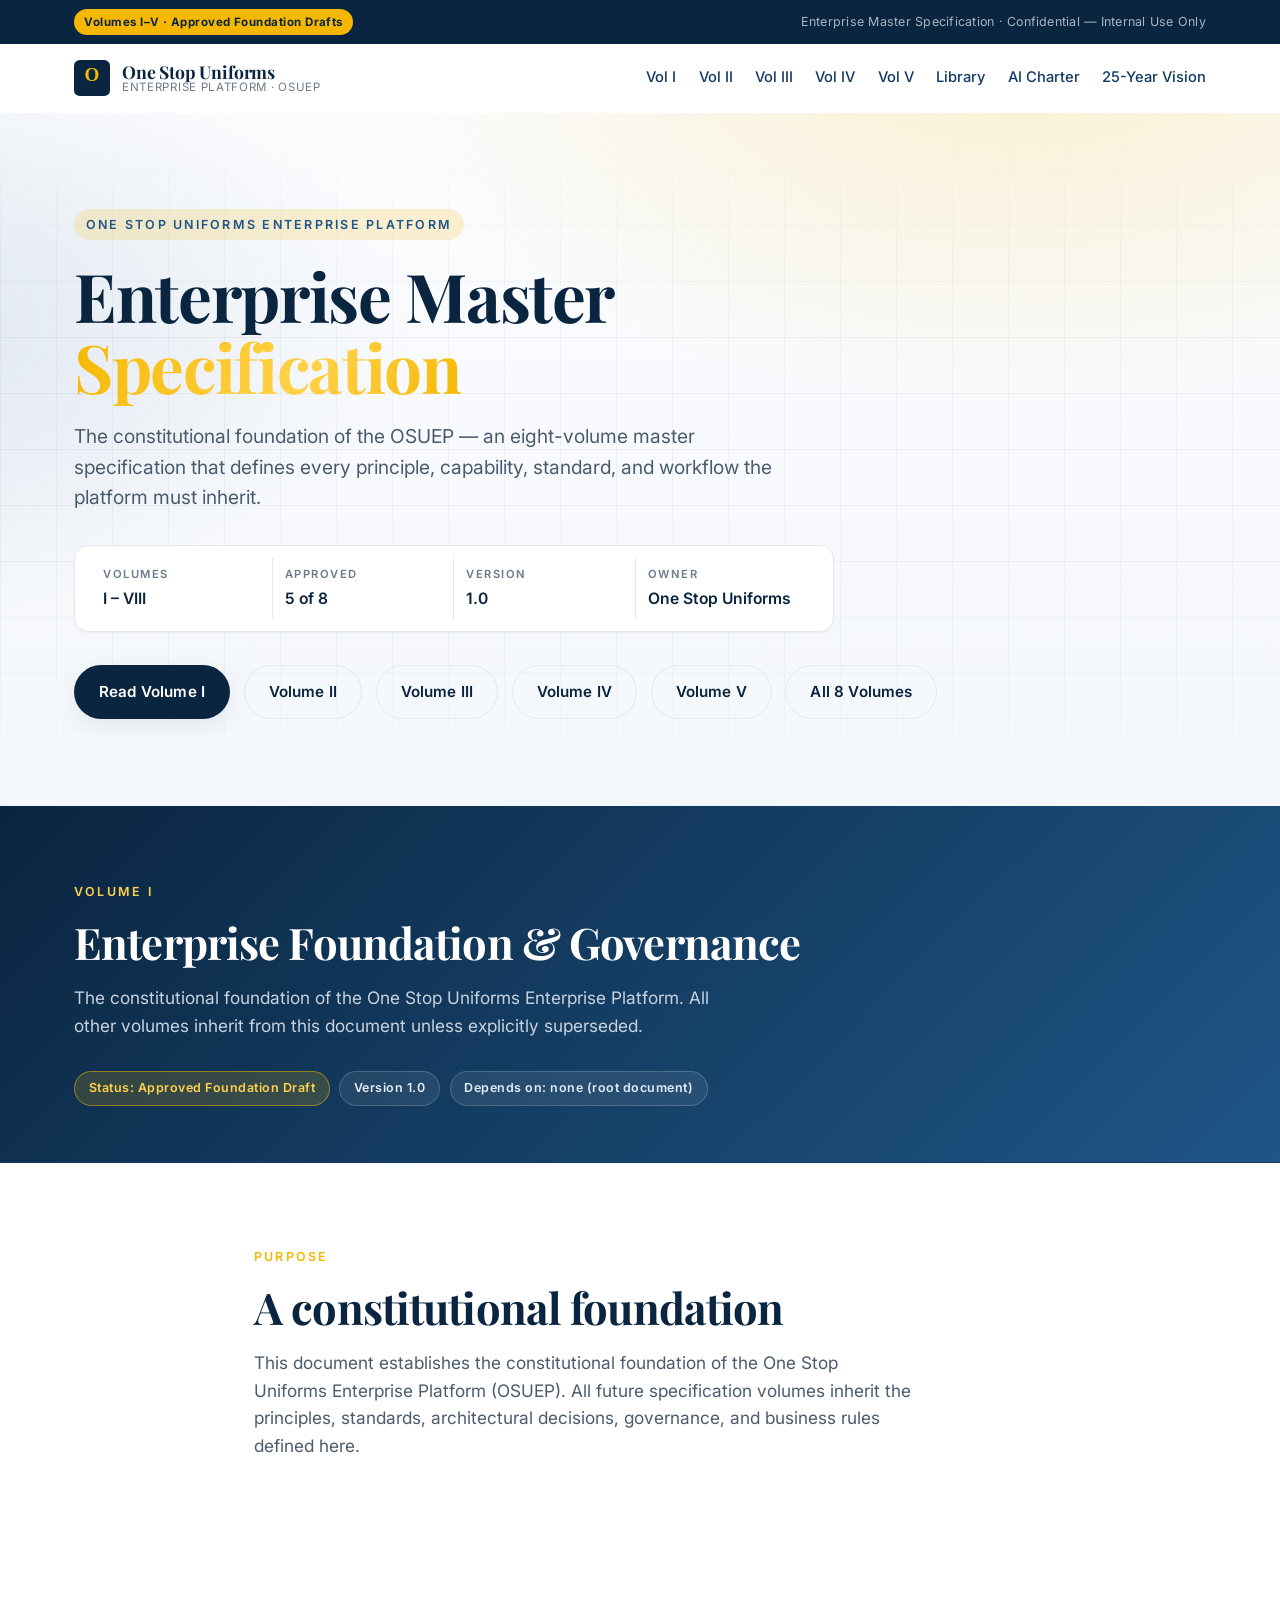
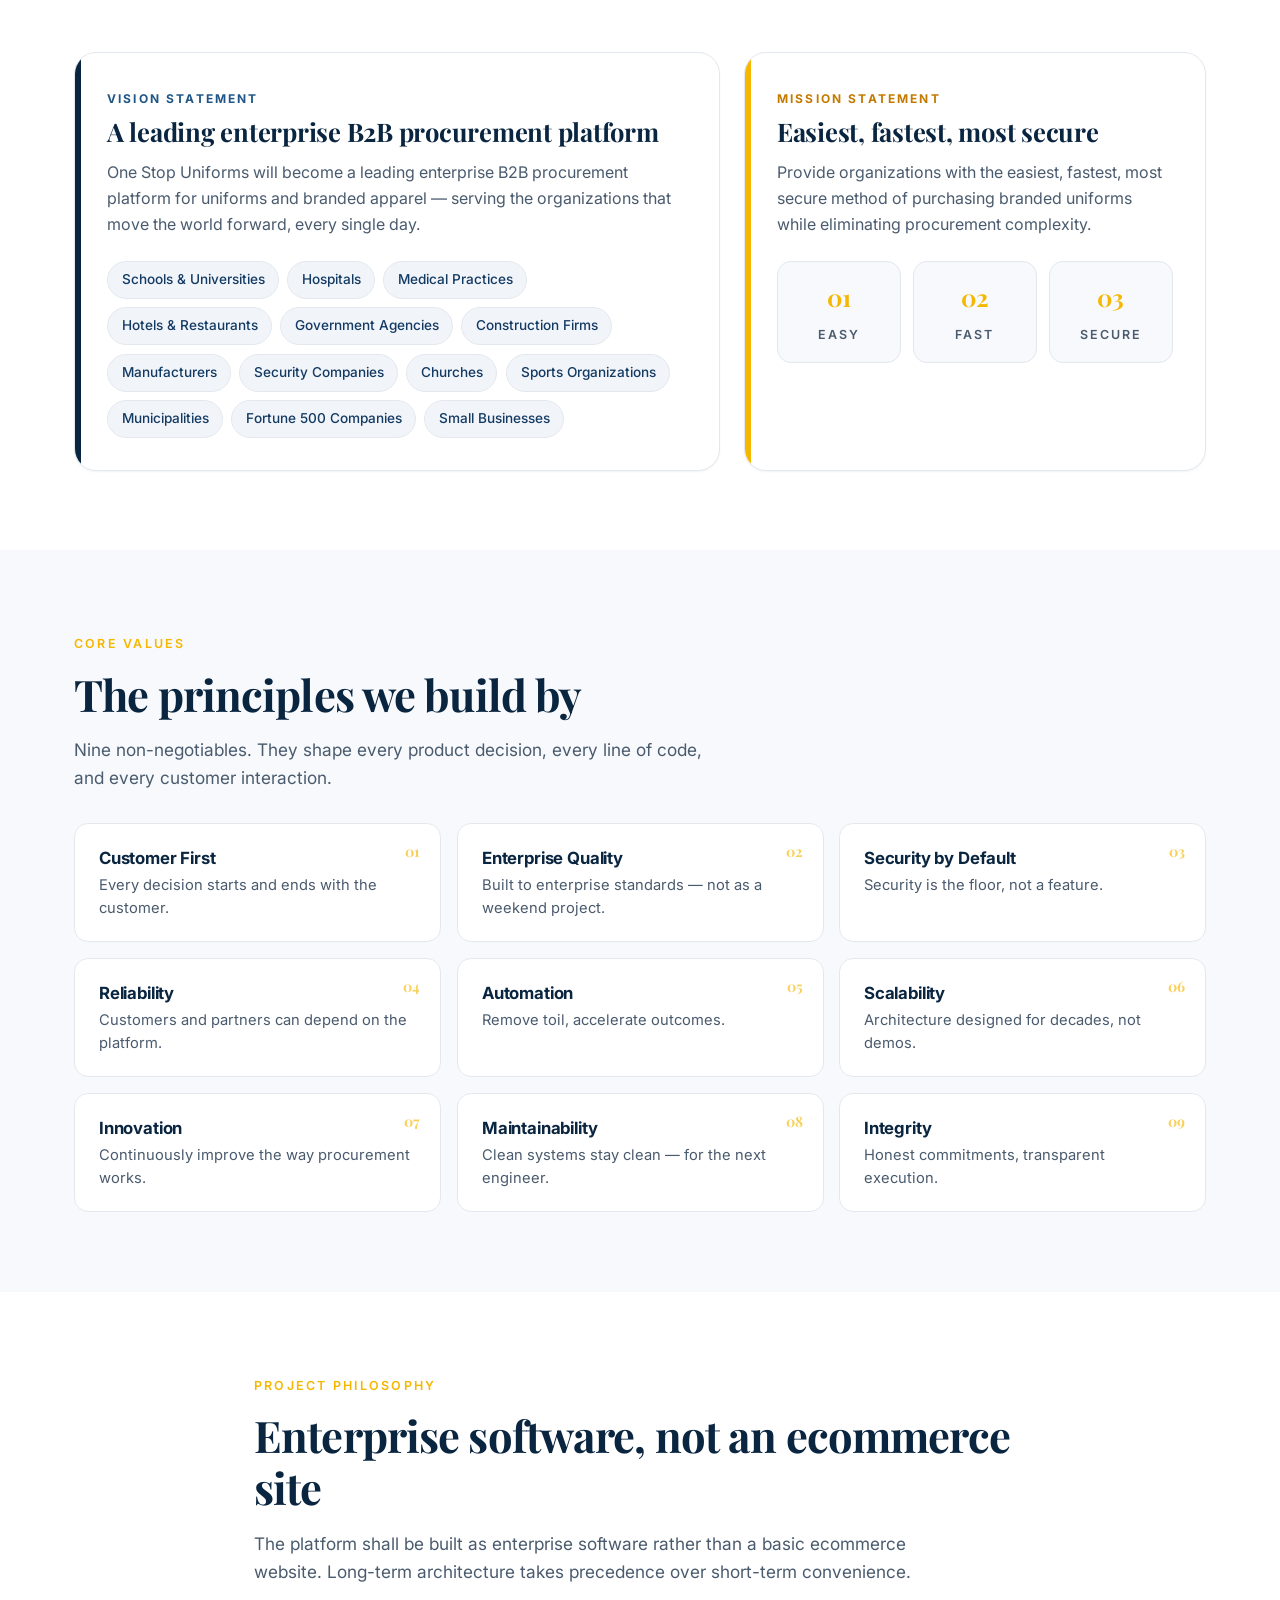
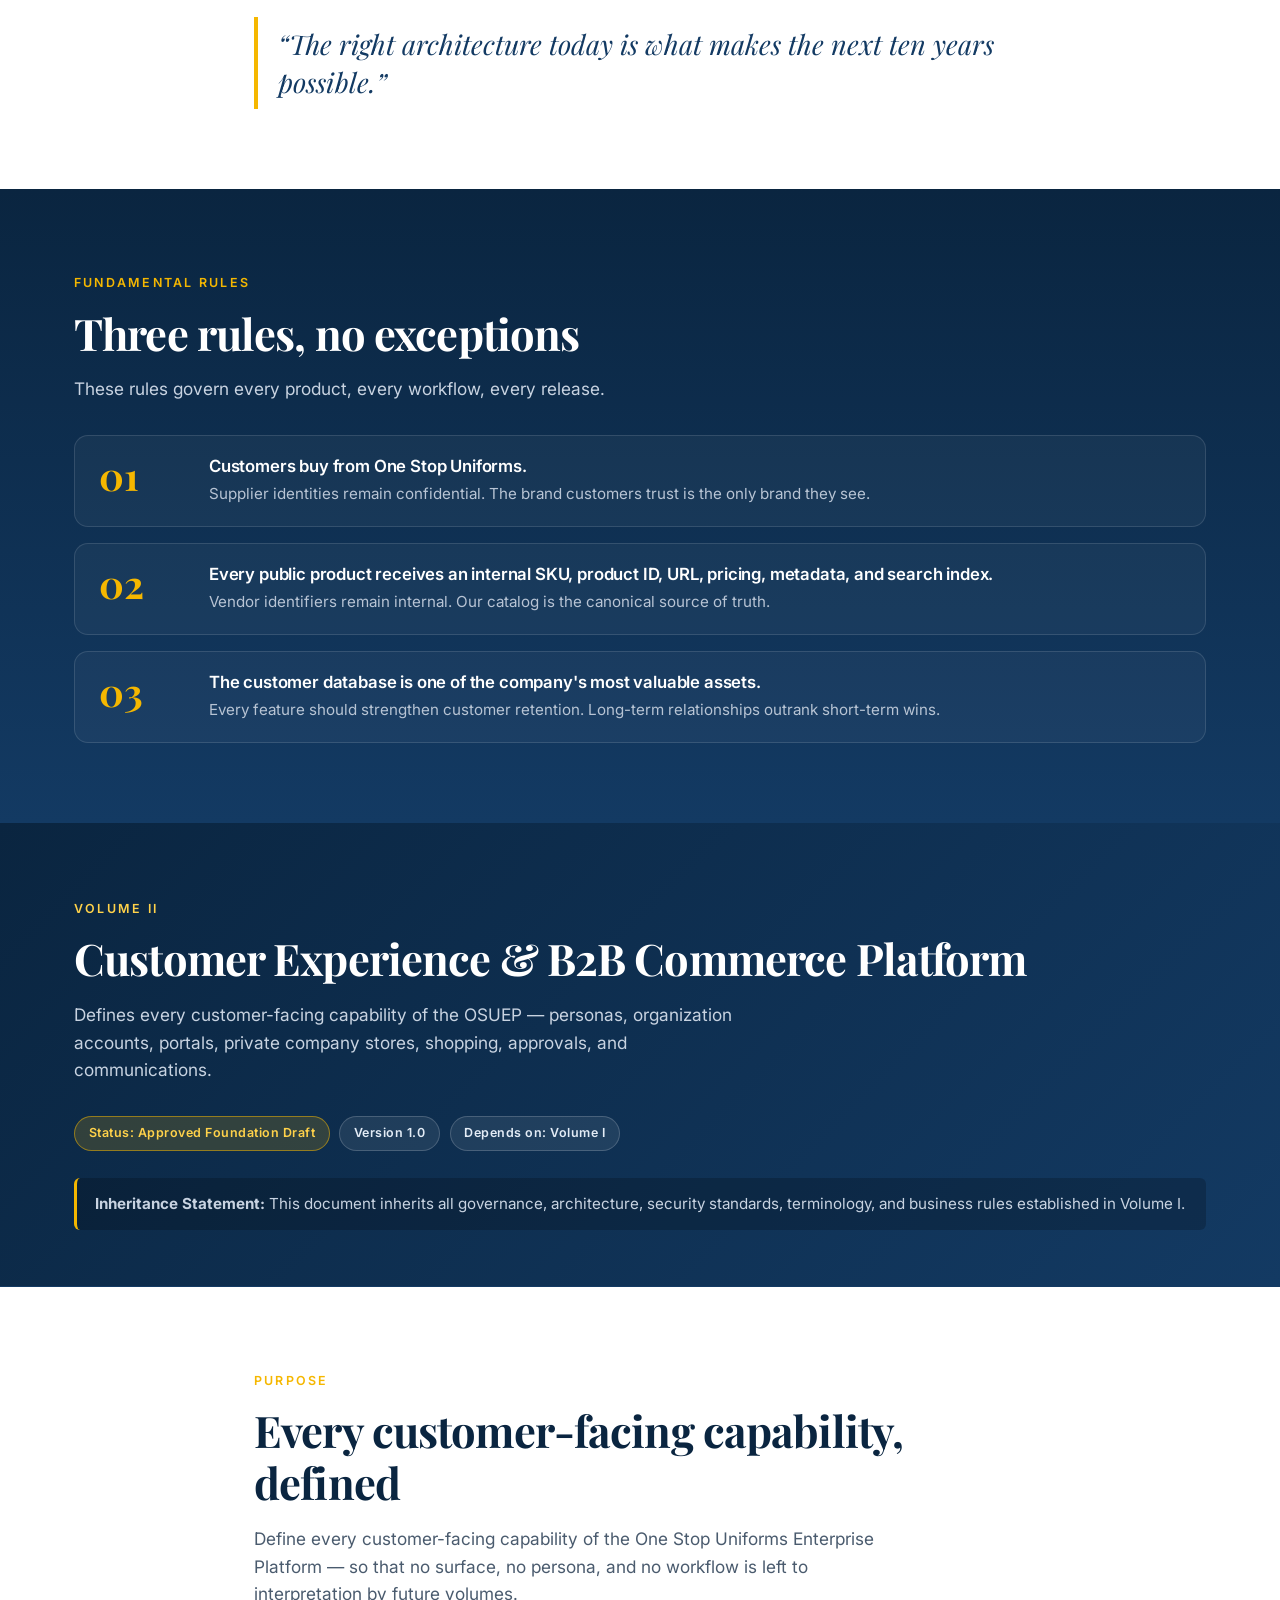
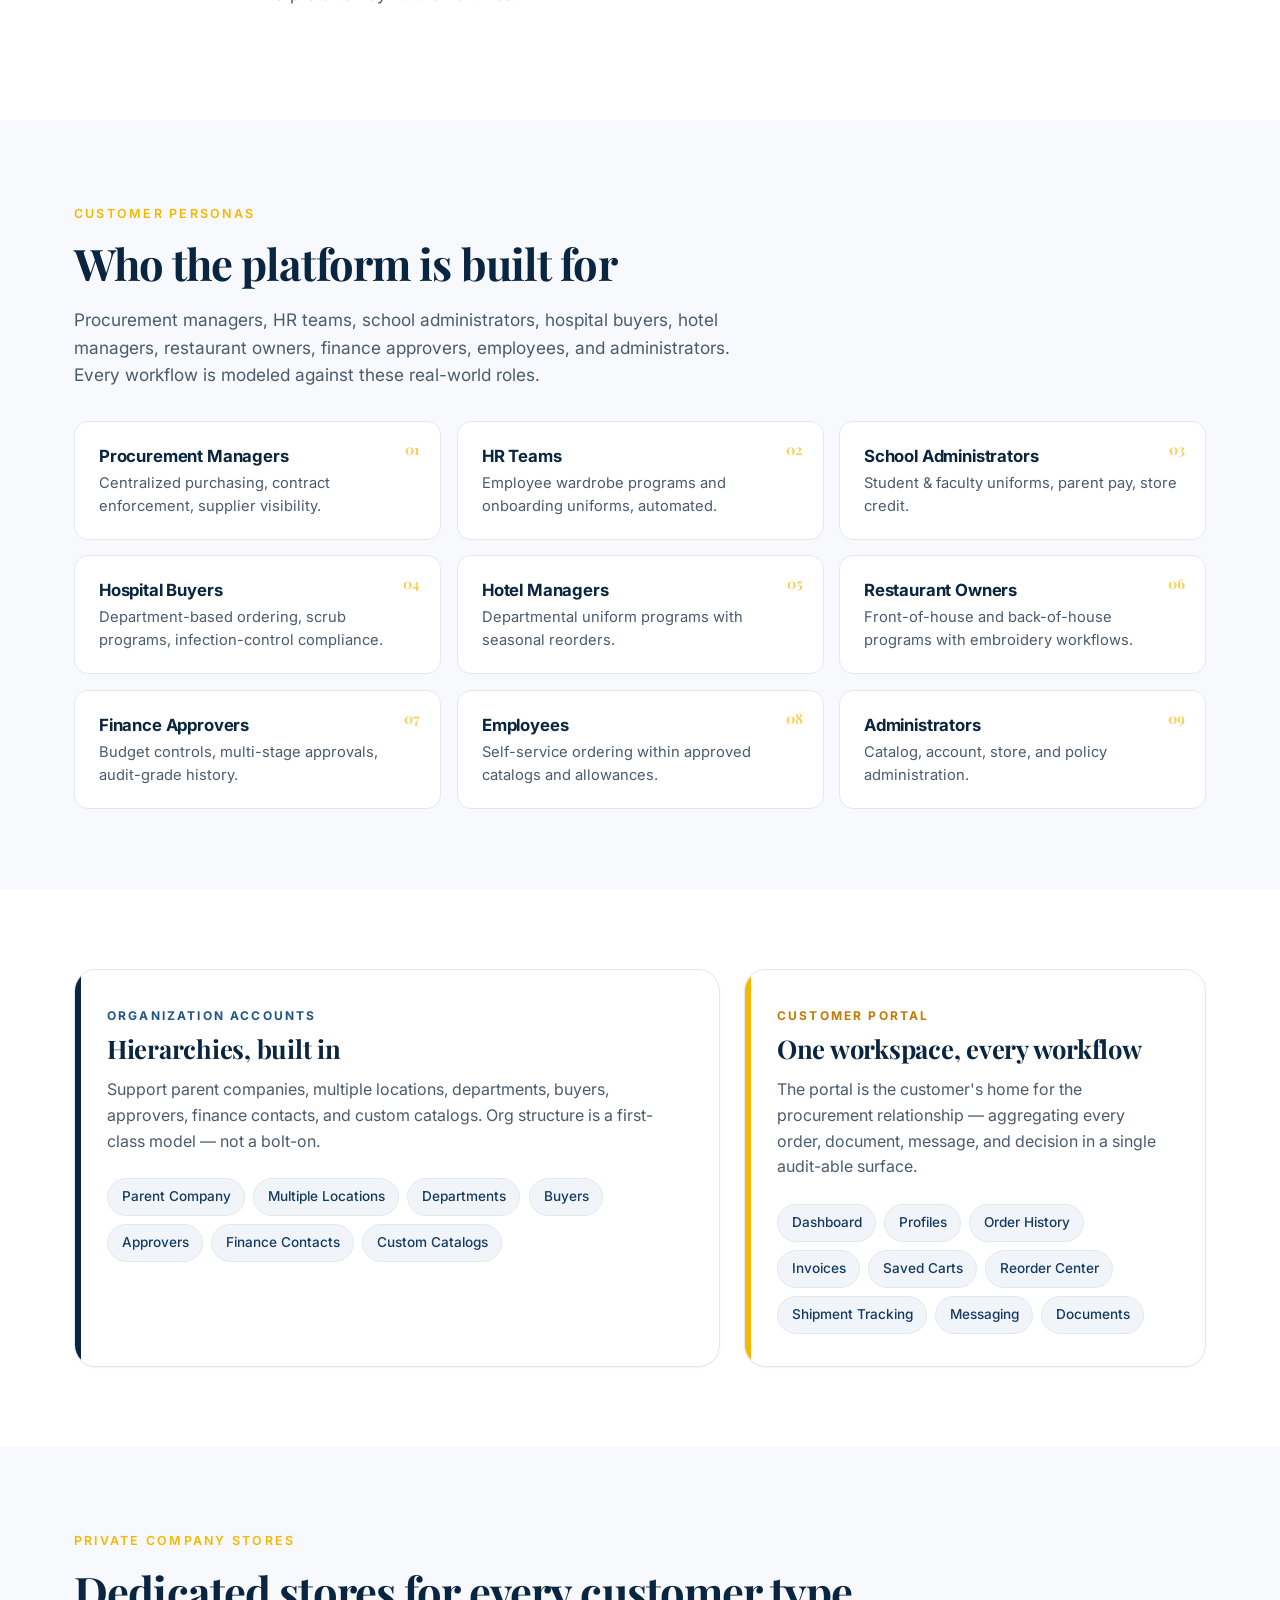
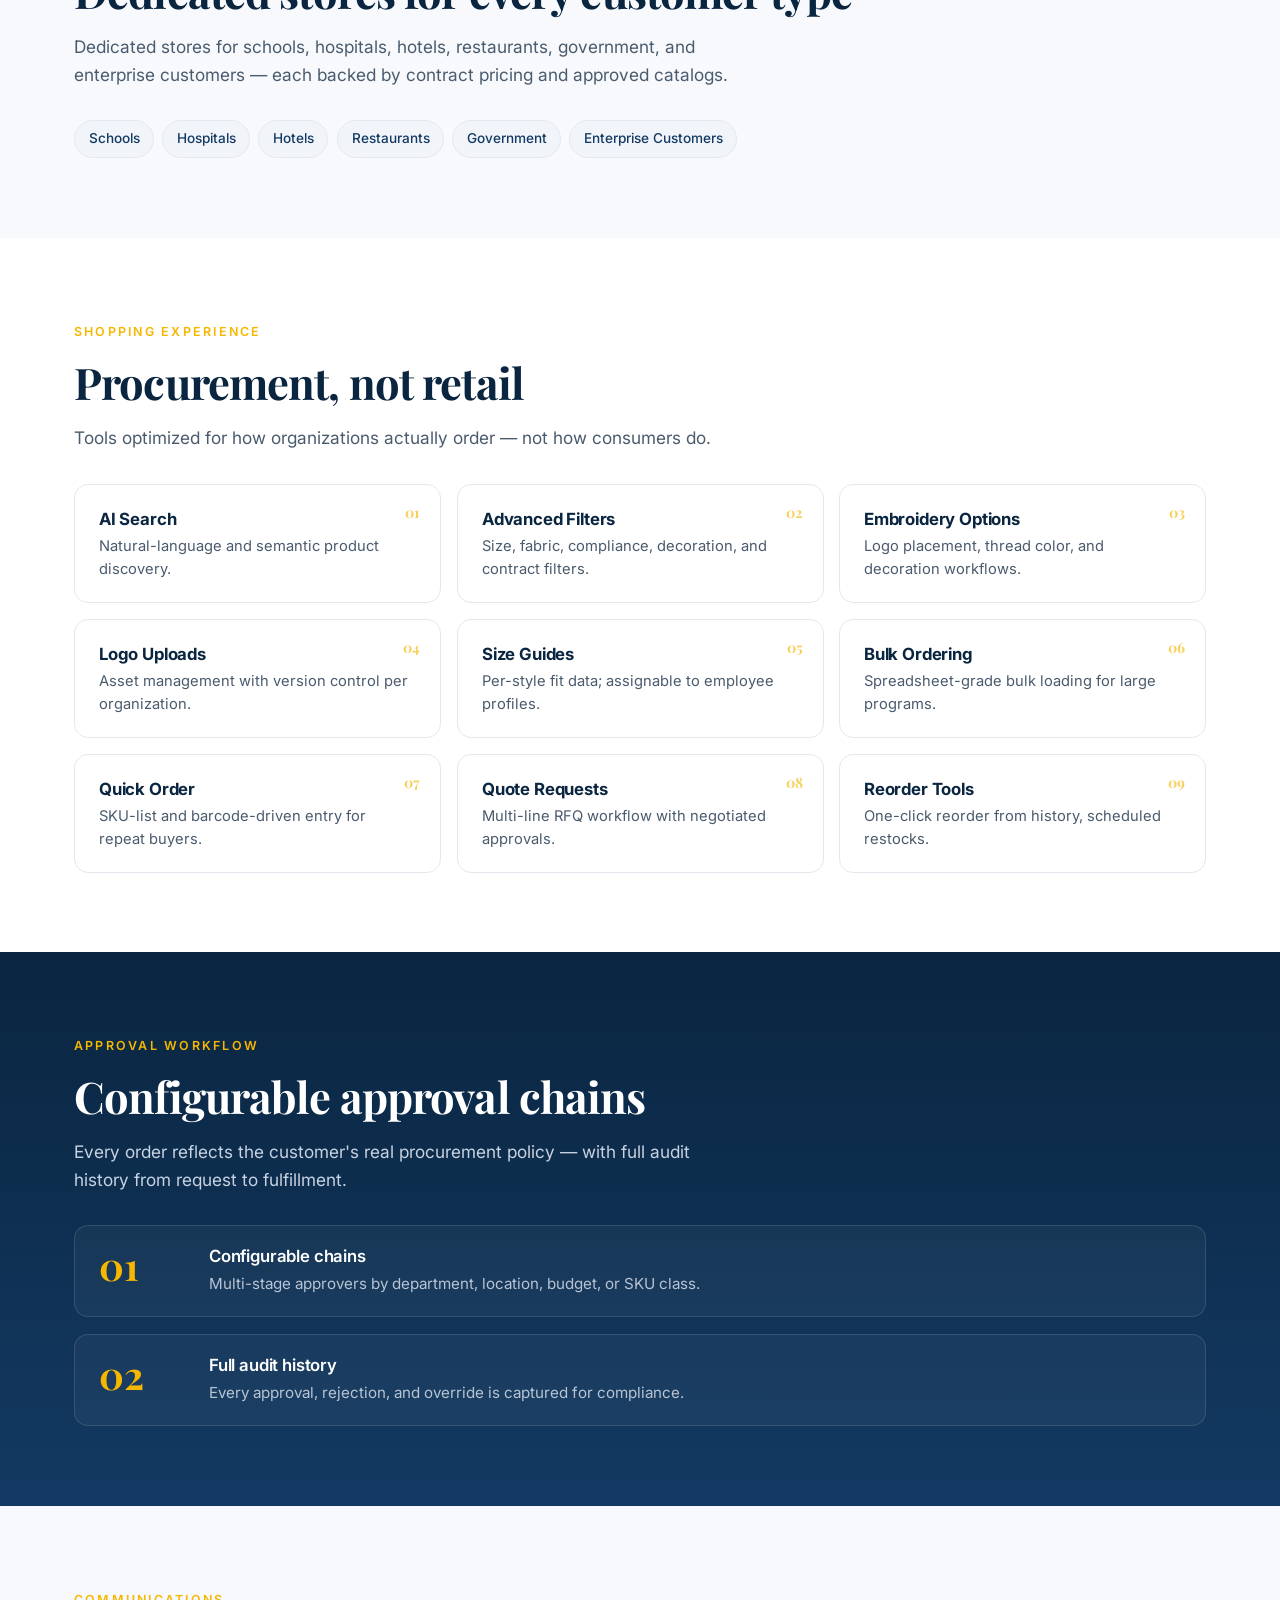
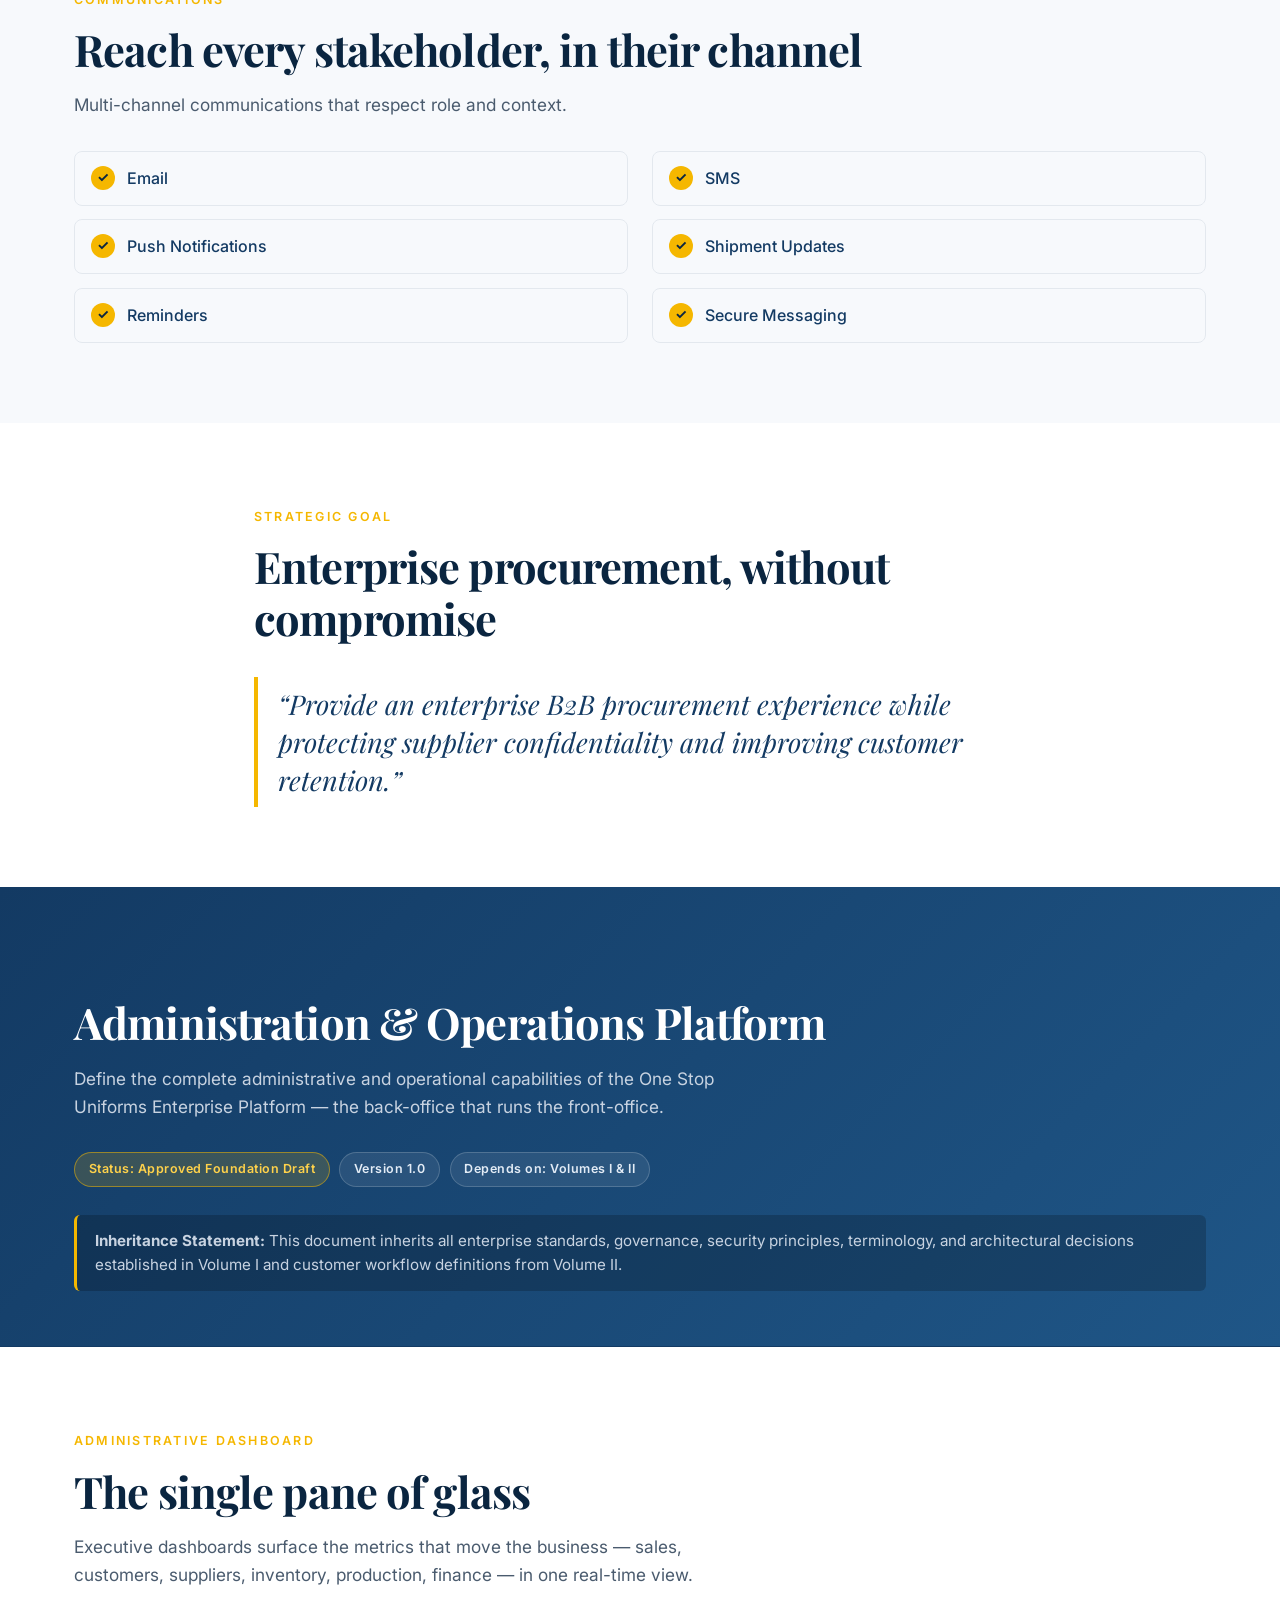
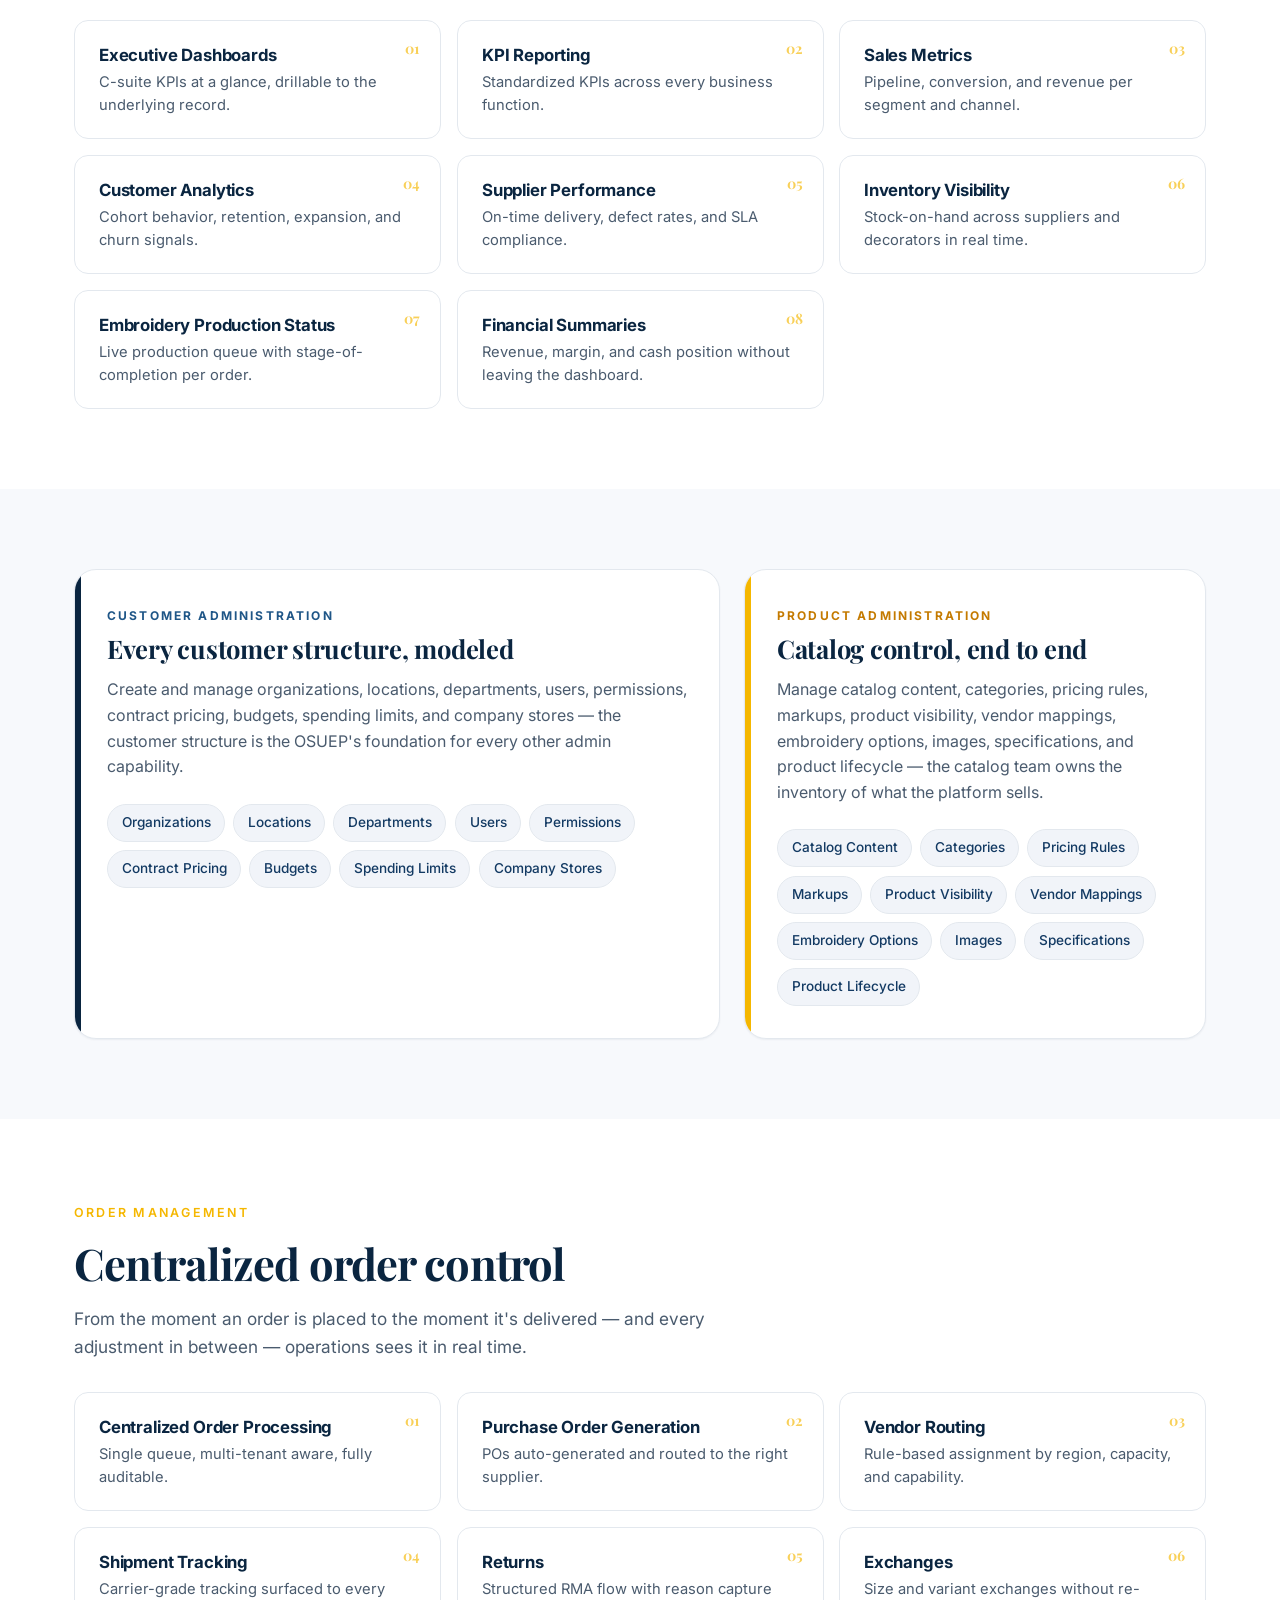
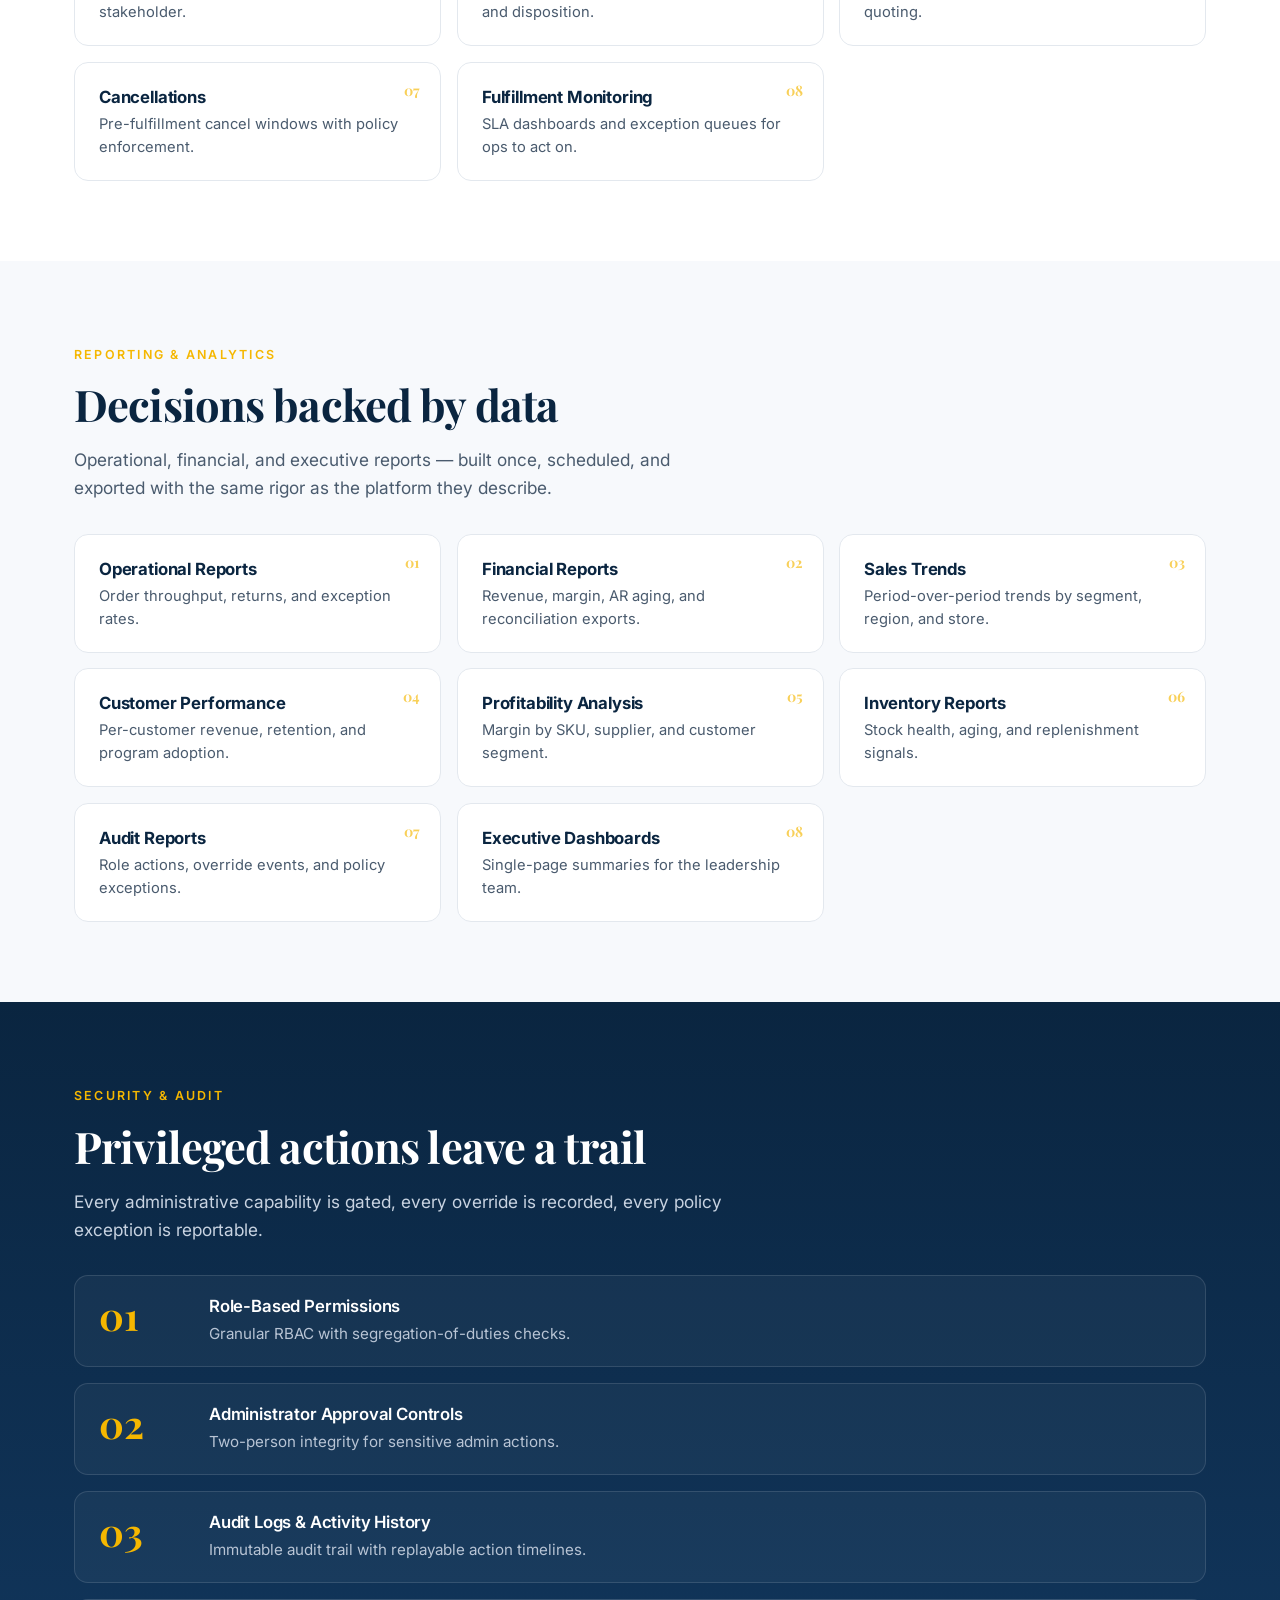
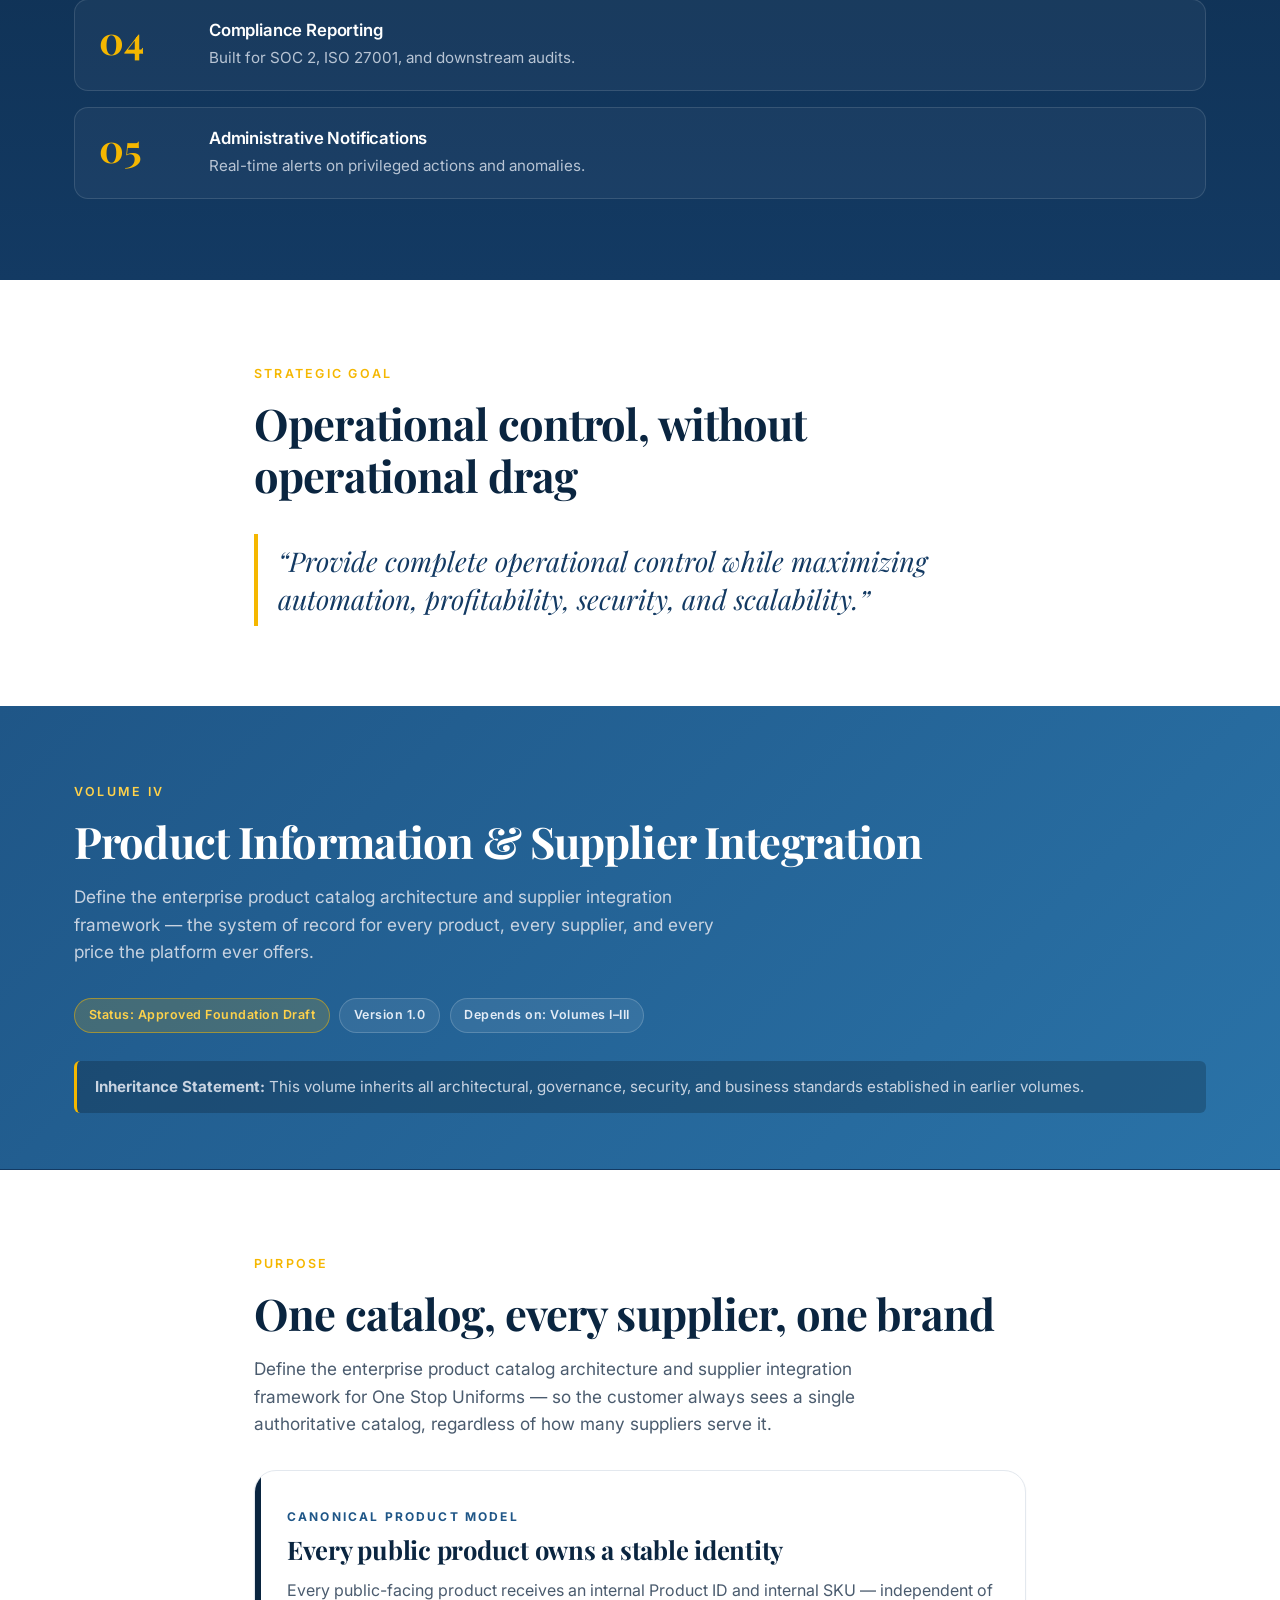
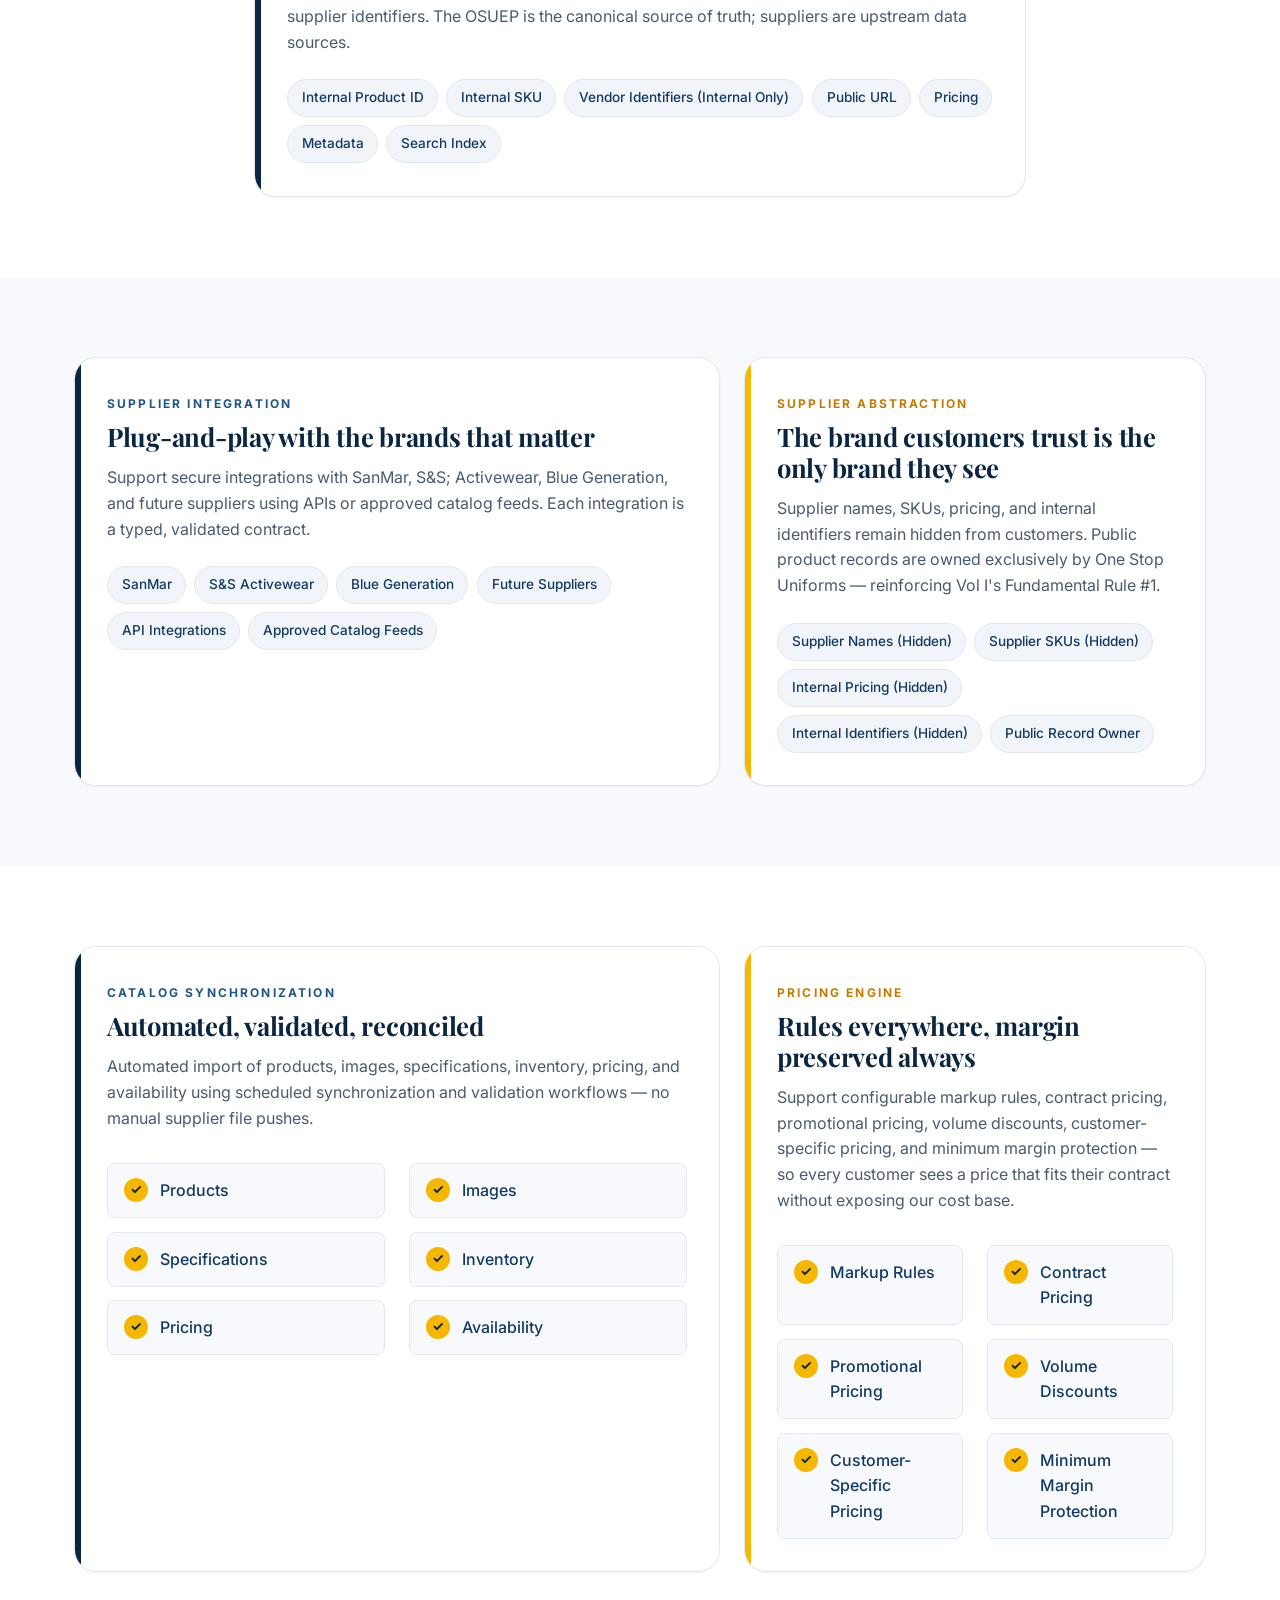
==== commit eee383e4: "feat: add Volume V — Embroidery & Production Management Seven content blocks per the spec: - Decorat" ====
--- a/public/index.html
+++ b/public/index.html
@@ -7,7 +7,7 @@
   <meta name="author" content="One Stop Uniforms" />
   <meta name="robots" content="index,follow" />
   <meta property="og:title" content="One Stop Uniforms — Enterprise Master Specification" />
-  <meta property="og:description" content="The constitutional foundation of the OSUEP. Volumes I–IV approved; volumes V–VIII in spec." />
+  <meta property="og:description" content="The constitutional foundation of the OSUEP. Volumes I–V approved; volumes VI–VIII in spec." />
   <meta property="og:type" content="website" />
   <title>One Stop Uniforms — Enterprise Master Specification</title>
   <link rel="icon" href="data:image/svg+xml,%3Csvg xmlns='http://www.w3.org/2000/svg' viewBox='0 0 64 64'%3E%3Crect width='64' height='64' rx='12' fill='%230a2540'/%3E%3Ctext x='50%25' y='58%25' text-anchor='middle' font-family='Georgia,serif' font-size='34' font-weight='700' fill='%23f5b700'%3EO%3C/text%3E%3C/svg%3E" />
@@ -23,7 +23,7 @@
   <!-- Top bar -->
   <div class="topbar">
     <div class="container topbar__inner">
-      <span class="topbar__badge">Volumes I–IV · Approved Foundation Drafts</span>
+      <span class="topbar__badge">Volumes I–V · Approved Foundation Drafts</span>
       <span class="topbar__meta">Enterprise Master Specification · Confidential — Internal Use Only</span>
     </div>
   </div>
@@ -49,6 +49,7 @@
         <a href="#vol2">Vol II</a>
         <a href="#vol3">Vol III</a>
         <a href="#vol4">Vol IV</a>
+        <a href="#vol5">Vol V</a>
         <a href="#library">Library</a>
         <a href="#charter">AI Charter</a>
         <a href="#roadmap">25-Year Vision</a>
@@ -64,6 +65,7 @@
       <a href="#vol2">Volume II — Customer Experience</a>
       <a href="#vol3">Volume III — Administration &amp; Operations</a>
       <a href="#vol4">Volume IV — Product &amp; Supplier</a>
+      <a href="#vol5">Volume V — Embroidery &amp; Production</a>
       <a href="#library">Specification Library</a>
       <a href="#charter">AI Charter</a>
       <a href="#roadmap">25-Year Vision</a>
@@ -86,7 +88,7 @@
         </p>
         <div class="hero__meta">
           <div><span class="hero__meta-label">Volumes</span><span class="hero__meta-value">I – VIII</span></div>
-          <div><span class="hero__meta-label">Approved</span><span class="hero__meta-value">4 of 8</span></div>
+          <div><span class="hero__meta-label">Approved</span><span class="hero__meta-value">5 of 8</span></div>
           <div><span class="hero__meta-label">Version</span><span class="hero__meta-value">1.0</span></div>
           <div><span class="hero__meta-label">Owner</span><span class="hero__meta-value">One Stop Uniforms</span></div>
         </div>
@@ -95,6 +97,7 @@
           <a href="#vol2" class="btn btn--ghost">Volume II</a>
           <a href="#vol3" class="btn btn--ghost">Volume III</a>
           <a href="#vol4" class="btn btn--ghost">Volume IV</a>
+          <a href="#vol5" class="btn btn--ghost">Volume V</a>
           <a href="#library" class="btn btn--ghost">All 8 Volumes</a>
         </div>
       </div>
@@ -883,6 +886,217 @@
 
     </div><!-- /#vol4 -->
 
+    <!-- ====================== VOLUME V ====================== -->
+    <div id="vol5">
+
+    <!-- Volume V banner -->
+    <section class="section volume-banner volume-banner--teal" id="volume-5">
+      <div class="container">
+        <p class="section__eyebrow">Volume V</p>
+        <h2 class="section__title">Embroidery &amp; Production Management</h2>
+        <p class="section__lede">
+          Define the complete embroidery, decoration, artwork, and production
+          management system &mdash; the layer that turns catalog products into
+          finished, branded apparel.
+        </p>
+        <div class="volume-meta">
+          <span class="volume-meta__pill volume-meta__pill--approved">Status: Approved Foundation Draft</span>
+          <span class="volume-meta__pill">Version 1.0</span>
+          <span class="volume-meta__pill">Depends on: Volumes I–IV</span>
+        </div>
+        <div class="volume-banner__quote">
+          <strong>Inheritance Statement:</strong> This volume inherits all
+          governance, product architecture, customer workflows, and supplier
+          integration standards established in previous volumes.
+        </div>
+      </div>
+    </section>
+
+    <!-- Vol V — Purpose + Decoration Services -->
+    <section class="section" id="vol5-purpose">
+      <div class="container container--narrow">
+        <p class="section__eyebrow">Purpose</p>
+        <h2 class="section__title">From blank apparel to branded apparel</h2>
+        <p class="section__lede">
+          Define the complete embroidery, decoration, artwork, and production
+          management system for One Stop Uniforms &mdash; one workflow that
+          handles every decoration method the platform offers.
+        </p>
+        <div class="card card--feature card--accent">
+          <p class="card__eyebrow">Decoration Services</p>
+          <h3 class="card__title">Every method, one platform</h3>
+          <p class="card__body">
+            Support embroidery, screen printing, heat transfer, patches, DTF,
+            DTG, vinyl, engraving where applicable, and future decoration methods
+            &mdash; each modeled as a decoration service with its own configuration.
+          </p>
+          <ul class="chip-grid" aria-label="Supported decoration methods">
+            <li class="chip">Embroidery</li>
+            <li class="chip">Screen Printing</li>
+            <li class="chip">Heat Transfer</li>
+            <li class="chip">Patches</li>
+            <li class="chip">Direct-to-Film (DTF)</li>
+            <li class="chip">Direct-to-Garment (DTG)</li>
+            <li class="chip">Vinyl</li>
+            <li class="chip">Engraving</li>
+            <li class="chip">Future Methods</li>
+          </ul>
+        </div>
+      </div>
+    </section>
+
+    <!-- Vol V — Artwork Management -->
+    <section class="section section--alt" id="vol5-artwork">
+      <div class="container">
+        <p class="section__eyebrow">Artwork Management</p>
+        <h2 class="section__title">A secure logo library, versioned end-to-end</h2>
+        <p class="section__lede">
+          Maintain a secure logo library, artwork version history, customer
+          approvals, file validation, color management, and production-ready
+          assets &mdash; the asset layer underneath every decorator.
+        </p>
+        <ul class="values-grid">
+          <li class="value" data-i="01"><h4>Secure Logo Library</h4><p>Tenant-isolated, RBAC-controlled asset store.</p></li>
+          <li class="value" data-i="02"><h4>Version History</h4><p>Every artwork change captured, reviewable, reversible.</p></li>
+          <li class="value" data-i="03"><h4>Customer Approvals</h4><p>Approval workflows gating production readiness.</p></li>
+          <li class="value" data-i="04"><h4>File Validation</h4><p>Format, resolution, color-profile checks at upload.</p></li>
+          <li class="value" data-i="05"><h4>Color Management</h4><p>Thread-color matching and Pantone-aware workflows.</p></li>
+          <li class="value" data-i="06"><h4>Production-Ready Assets</h4><p>Pre-flighted files delivered to decorators reliably.</p></li>
+        </ul>
+      </div>
+    </section>
+
+    <!-- Vol V — Embroidery Configuration (split with Workflow) -->
+    <section class="section section--split" id="vol5-config-workflow">
+      <div class="container">
+        <div class="card card--feature">
+          <p class="card__eyebrow">Embroidery Configuration</p>
+          <h3 class="card__title">Customer-directed, decorator-runnable</h3>
+          <p class="card__body">
+            Allow customers to choose logo location, thread colors, text
+            personalization, fonts, sizing, quantity rules, setup fees, and
+            recurring decoration profiles.
+          </p>
+          <ul class="charter-grid">
+            <li><span class="check" aria-hidden="true">&#10003;</span> Logo Location</li>
+            <li><span class="check" aria-hidden="true">&#10003;</span> Thread Colors</li>
+            <li><span class="check" aria-hidden="true">&#10003;</span> Text Personalization</li>
+            <li><span class="check" aria-hidden="true">&#10003;</span> Fonts</li>
+            <li><span class="check" aria-hidden="true">&#10003;</span> Sizing</li>
+            <li><span class="check" aria-hidden="true">&#10003;</span> Quantity Rules</li>
+            <li><span class="check" aria-hidden="true">&#10003;</span> Setup Fees</li>
+            <li><span class="check" aria-hidden="true">&#10003;</span> Recurring Profiles</li>
+          </ul>
+        </div>
+
+        <div class="card card--feature card--accent">
+          <p class="card__eyebrow">Production Workflow</p>
+          <h3 class="card__title">From approval to ship-ready</h3>
+          <p class="card__body">
+            Artwork review, customer approval, digitizing, production
+            scheduling, quality assurance, packaging, shipment preparation,
+            and completion tracking &mdash; one continuous, observable process.
+          </p>
+          <ul class="chip-grid" aria-label="Workflow stages">
+            <li class="chip">Artwork Review</li>
+            <li class="chip">Customer Approval</li>
+            <li class="chip">Digitizing</li>
+            <li class="chip">Production Scheduling</li>
+            <li class="chip">Quality Assurance</li>
+            <li class="chip">Packaging</li>
+            <li class="chip">Shipment Preparation</li>
+            <li class="chip">Completion Tracking</li>
+          </ul>
+        </div>
+      </div>
+    </section>
+
+    <!-- Vol V — Production Dashboard -->
+    <section class="section section--alt" id="vol5-dashboard">
+      <div class="container">
+        <p class="section__eyebrow">Production Dashboard</p>
+        <h2 class="section__title">The floor, on one screen</h2>
+        <p class="section__lede">
+          Monitor production queues, decorator workload, machine status,
+          turnaround times, quality metrics, and order priorities &mdash; a
+          real-time view of every decorating line.
+        </p>
+        <ul class="values-grid">
+          <li class="value" data-i="01"><h4>Production Queues</h4><p>Live work-in-progress across all decorators.</p></li>
+          <li class="value" data-i="02"><h4>Decorator Workload</h4><p>Per-decorator throughput and capacity.</p></li>
+          <li class="value" data-i="03"><h4>Machine Status</h4><p>Machine health, downtime, and utilization.</p></li>
+          <li class="value" data-i="04"><h4>Turnaround Times</h4><p>SLA tracking by decoration method and customer.</p></li>
+          <li class="value" data-i="05"><h4>Quality Metrics</h4><p>Defect rates, first-pass yield, rework rate.</p></li>
+          <li class="value" data-i="06"><h4>Order Priorities</h4><p>Priority queue management with policy enforcement.</p></li>
+        </ul>
+      </div>
+    </section>
+
+    <!-- Vol V — Quality Assurance (dark) -->
+    <section class="section section--dark" id="vol5-qa">
+      <div class="container">
+        <p class="section__eyebrow section__eyebrow--light">Quality Assurance</p>
+        <h2 class="section__title section__title--light">Premium quality, by process</h2>
+        <p class="section__lede section__lede--light">
+          Document inspection checkpoints, approval records, remake procedures,
+          customer issue tracking, and continuous improvement metrics &mdash;
+          every defect becomes a learning input, not a one-off.
+        </p>
+        <ol class="rules-list">
+          <li class="rule">
+            <span class="rule__num">01</span>
+            <div class="rule__body">
+              <h4>Inspection Checkpoints</h4>
+              <p>Mandatory QA gates between each production stage.</p>
+            </div>
+          </li>
+          <li class="rule">
+            <span class="rule__num">02</span>
+            <div class="rule__body">
+              <h4>Approval Records</h4>
+              <p>Signed-off approvals attached to every order line.</p>
+            </div>
+          </li>
+          <li class="rule">
+            <span class="rule__num">03</span>
+            <div class="rule__body">
+              <h4>Remake Procedures</h4>
+              <p>Structured remake flow with reason capture and SLA.</p>
+            </div>
+          </li>
+          <li class="rule">
+            <span class="rule__num">04</span>
+            <div class="rule__body">
+              <h4>Customer Issue Tracking</h4>
+              <p>End-to-end visibility on reported defects and resolutions.</p>
+            </div>
+          </li>
+          <li class="rule">
+            <span class="rule__num">05</span>
+            <div class="rule__body">
+              <h4>Continuous Improvement Metrics</h4>
+              <p>Defect, rework, and approval-rate trends with action loops.</p>
+            </div>
+          </li>
+        </ol>
+      </div>
+    </section>
+
+    <!-- Vol V — Strategic Goal -->
+    <section class="section" id="vol5-strategic-goal">
+      <div class="container container--narrow">
+        <p class="section__eyebrow">Strategic Goal</p>
+        <h2 class="section__title">Premium quality, error-free, order-aware</h2>
+        <blockquote class="pull-quote">
+          “Deliver a scalable decoration and production platform that maintains
+          premium quality, minimizes errors, and integrates seamlessly with
+          enterprise order management.”
+        </blockquote>
+      </div>
+    </section>
+
+    </div><!-- /#vol5 -->
+
     <!-- ====================== SPECIFICATION LIBRARY ====================== -->
     <section class="section section--alt" id="library">
       <div class="container">
@@ -890,7 +1104,7 @@
         <h2 class="section__title">All eight volumes</h2>
         <p class="section__lede">
           The OSUEP master specification is structured as eight volumes. Volumes
-          I–IV are approved; Volumes V–VIII are in development and will land in
+          I–V are approved; Volumes VI–VIII are in development and will land in
           succession.
         </p>
         <ul class="library" aria-label="Specification volumes">
@@ -926,12 +1140,12 @@
               <span class="library__pill library__pill--ok">Approved</span>
             </div>
           </li>
-          <li class="library__item" id="lib-5">
+          <li class="library__item library__item--approved" id="lib-5">
             <span class="library__num">V</span>
             <div class="library__body">
-              <h4>Pending Spec</h4>
-              <p>Awaiting governing document from One Stop Uniforms.</p>
-              <span class="library__pill">Pending</span>
+              <h4>Embroidery &amp; Production Management</h4>
+              <p>Decoration services, artwork, workflow, QA, production dashboard.</p>
+              <span class="library__pill library__pill--ok">Approved</span>
             </div>
           </li>
           <li class="library__item" id="lib-6">
@@ -1052,6 +1266,15 @@
             </svg>
             <p class="seal__label">Approved</p>
           </div>
+          <div class="seal seal--small">
+            <svg viewBox="0 0 200 200" width="100" height="100" aria-hidden="true">
+              <circle cx="100" cy="100" r="92" fill="none" stroke="#0a2540" stroke-width="3"/>
+              <circle cx="100" cy="100" r="74" fill="none" stroke="#0a2540" stroke-width="1"/>
+              <text x="100" y="90" text-anchor="middle" font-family="Georgia, serif" font-size="22" font-weight="700" fill="#0a2540">OSUEP</text>
+              <text x="100" y="115" text-anchor="middle" font-family="Inter, sans-serif" font-size="9" letter-spacing="2" fill="#0a2540">VOLUME V · v1.0</text>
+            </svg>
+            <p class="seal__label">Approved</p>
+          </div>
         </div>
       </div>
     </section>
@@ -1068,6 +1291,7 @@
         <a href="#vol2">Volume II</a>
         <a href="#vol3">Volume III</a>
         <a href="#vol4">Volume IV</a>
+        <a href="#vol5">Volume V</a>
         <a href="#library">Library</a>
         <a href="#charter">AI Charter</a>
         <a href="#roadmap">25-Year Vision</a>
--- a/public/styles.css
+++ b/public/styles.css
@@ -680,6 +680,9 @@
 .volume-banner--steel {
   background: linear-gradient(135deg, #1f5687 0%, #2a73a8 100%);
 }
+.volume-banner--teal {
+  background: linear-gradient(135deg, #1f5687 0%, #2a8e8e 100%);
+}
 .volume-meta {
   display: flex;
   flex-wrap: wrap;
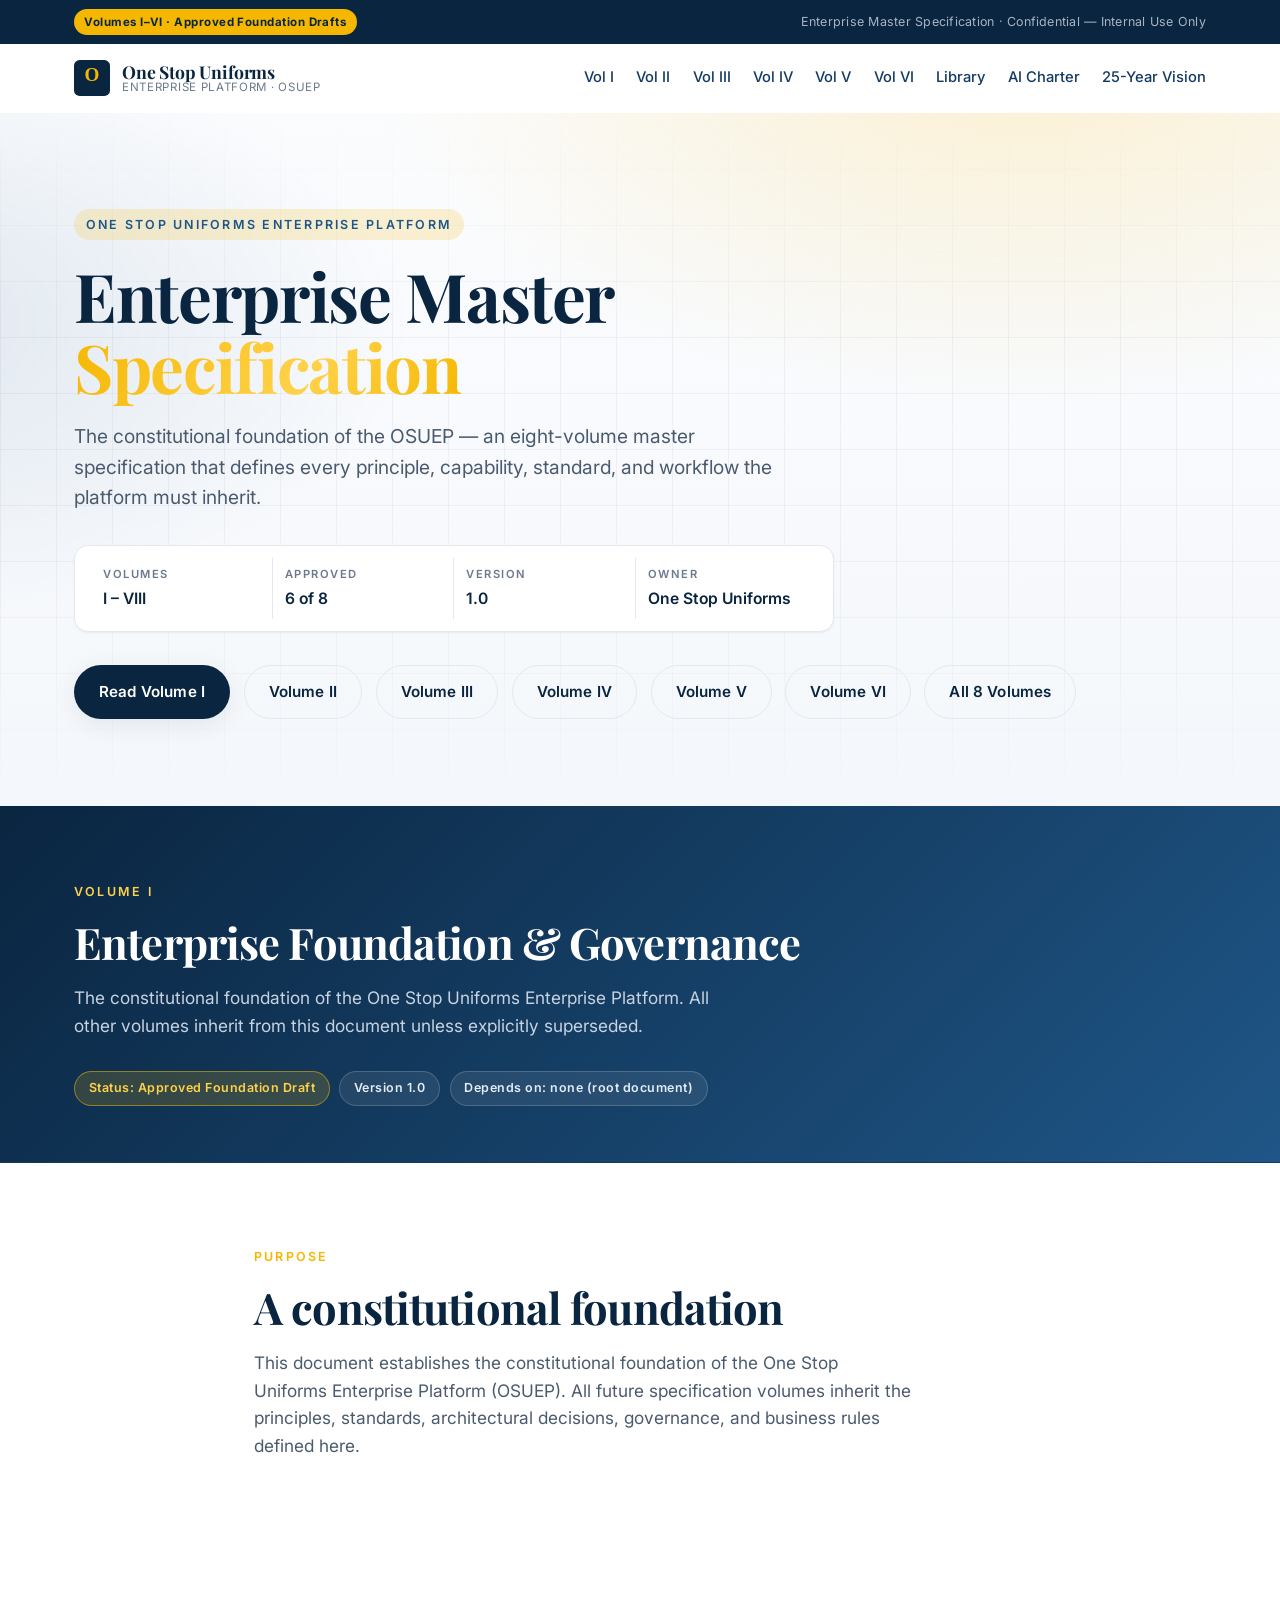
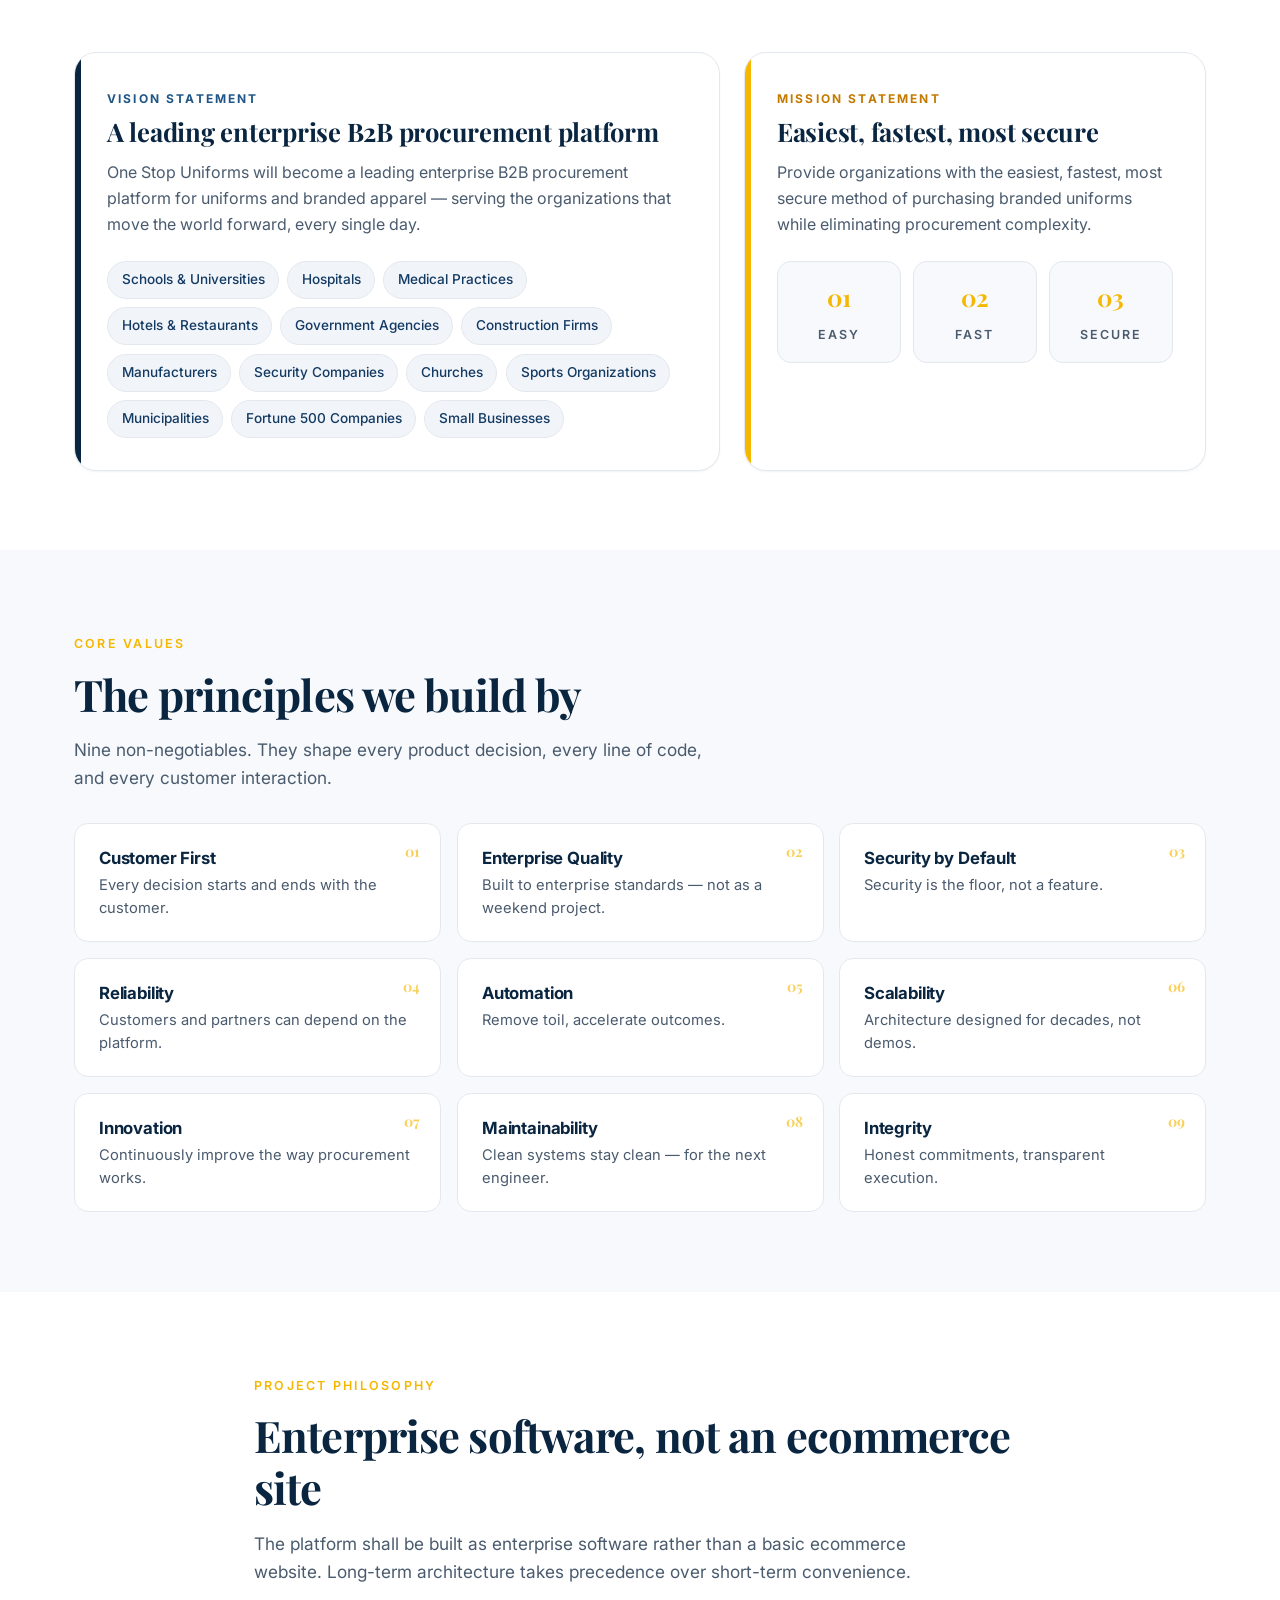
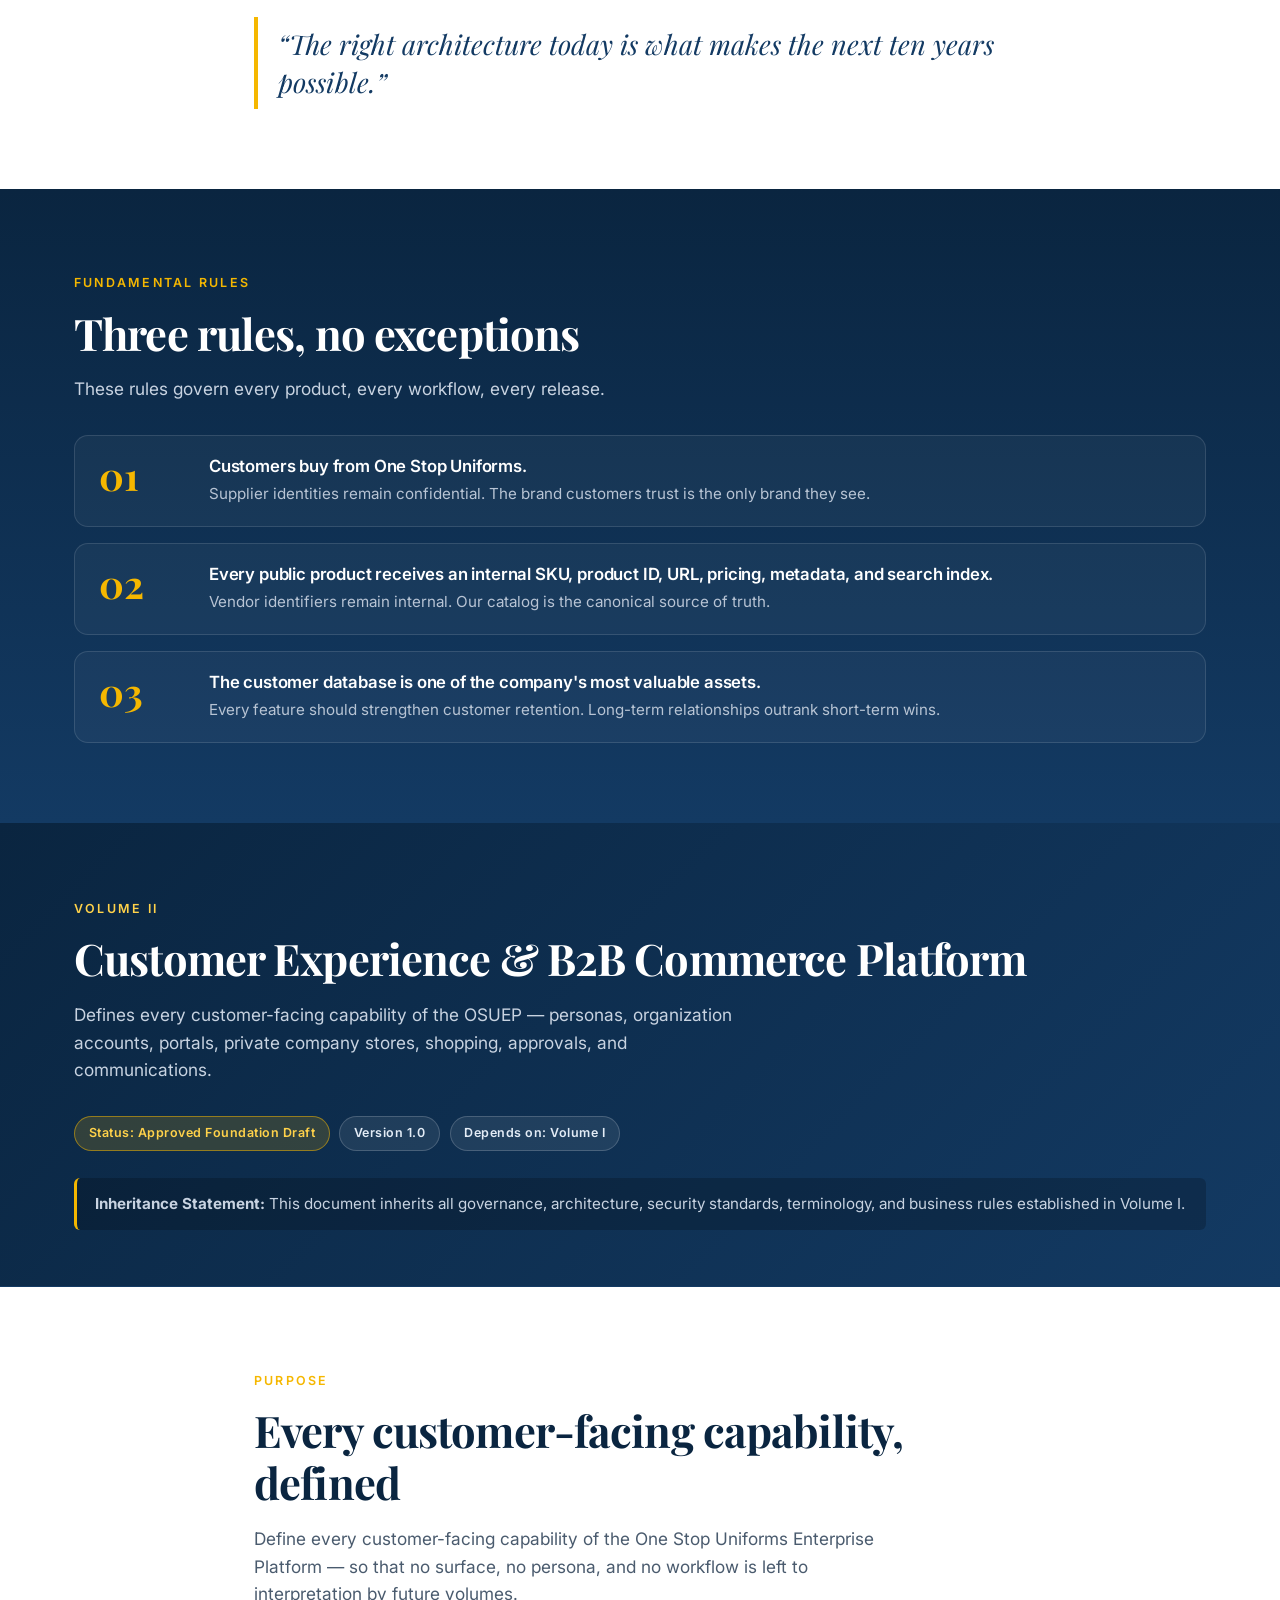
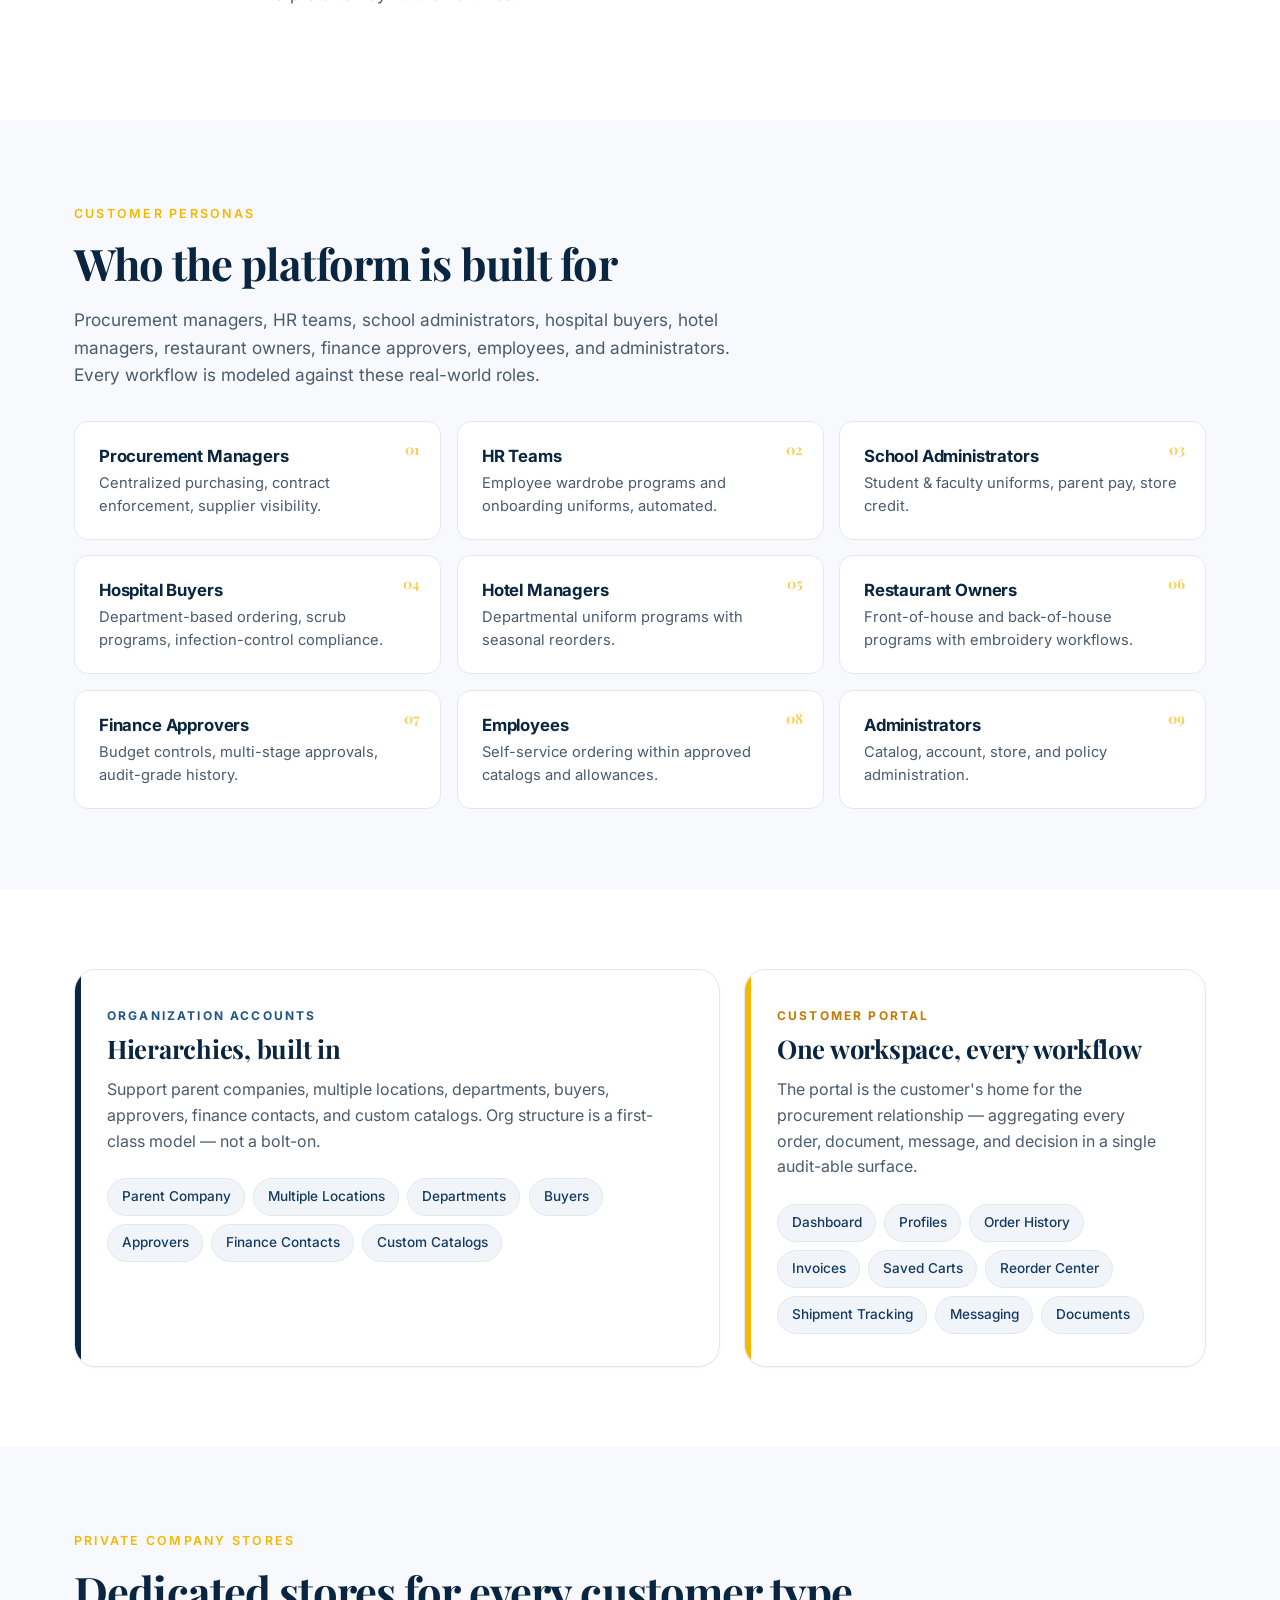
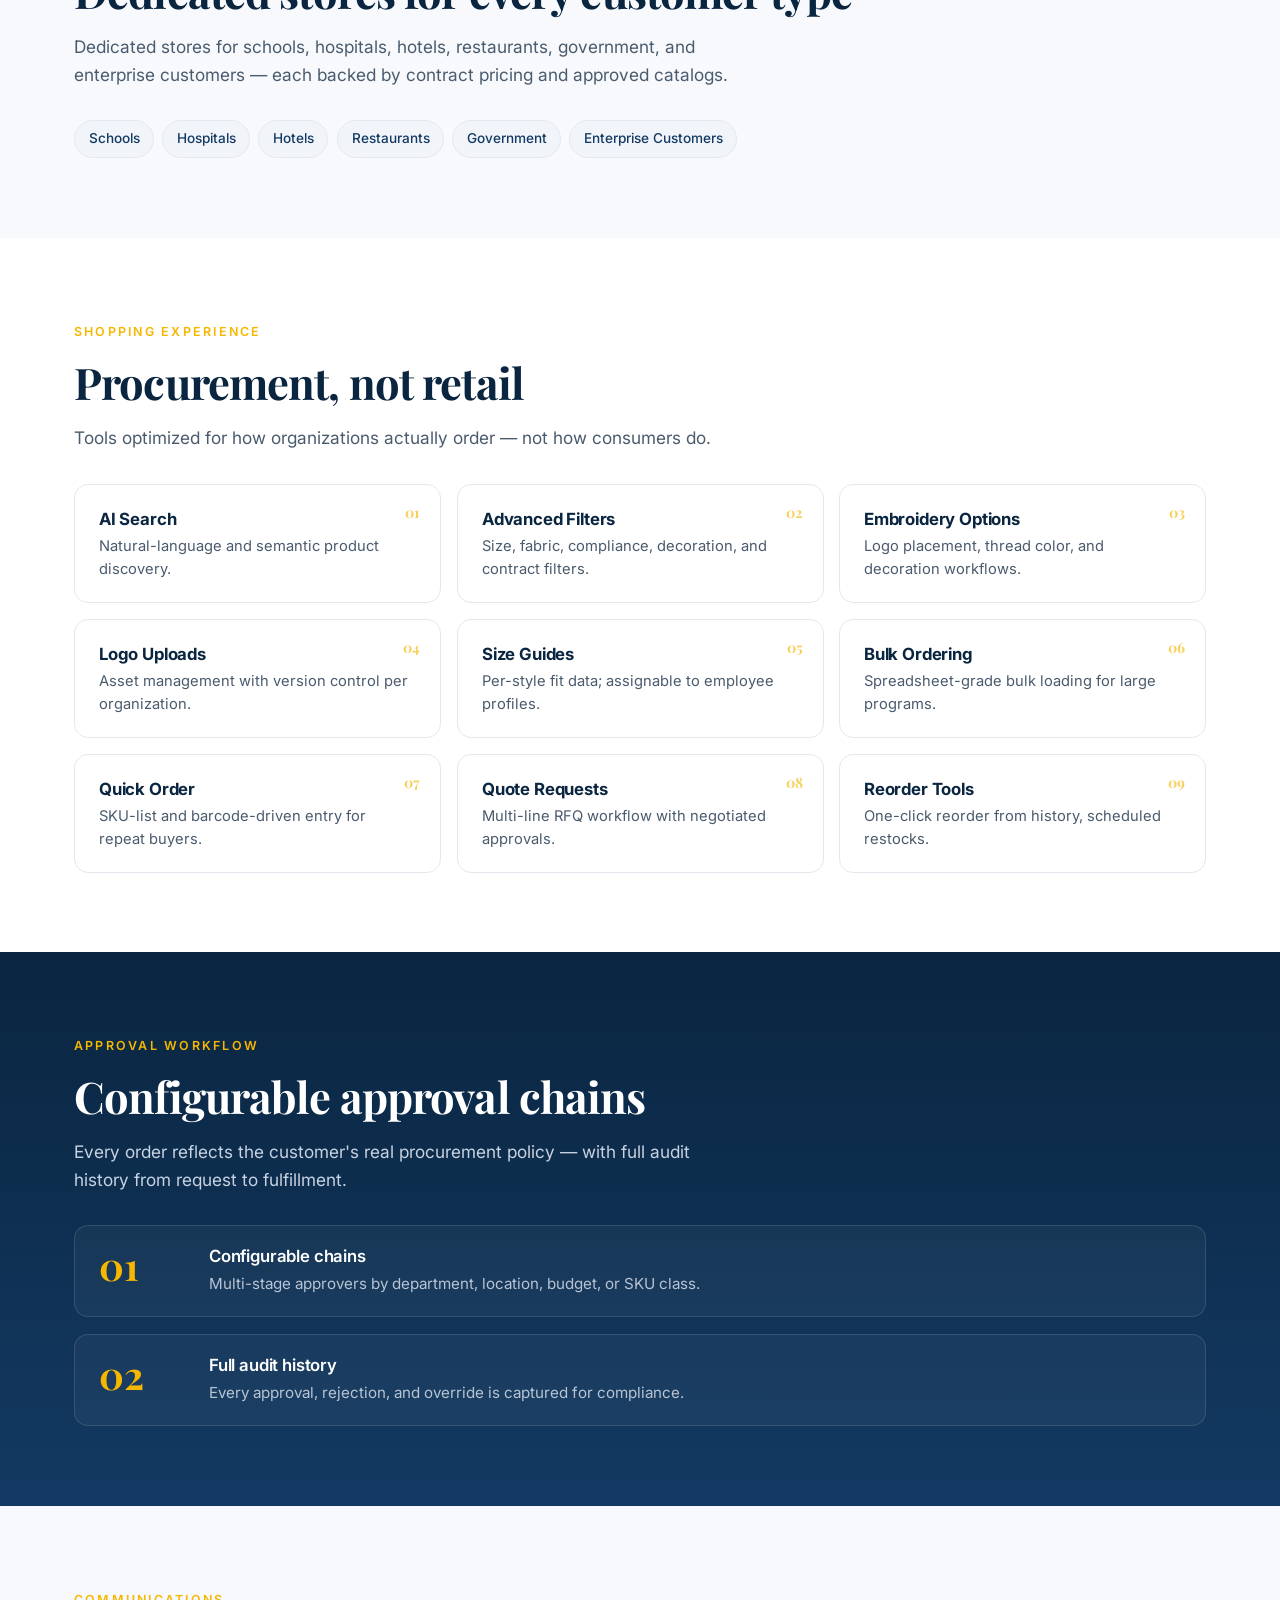
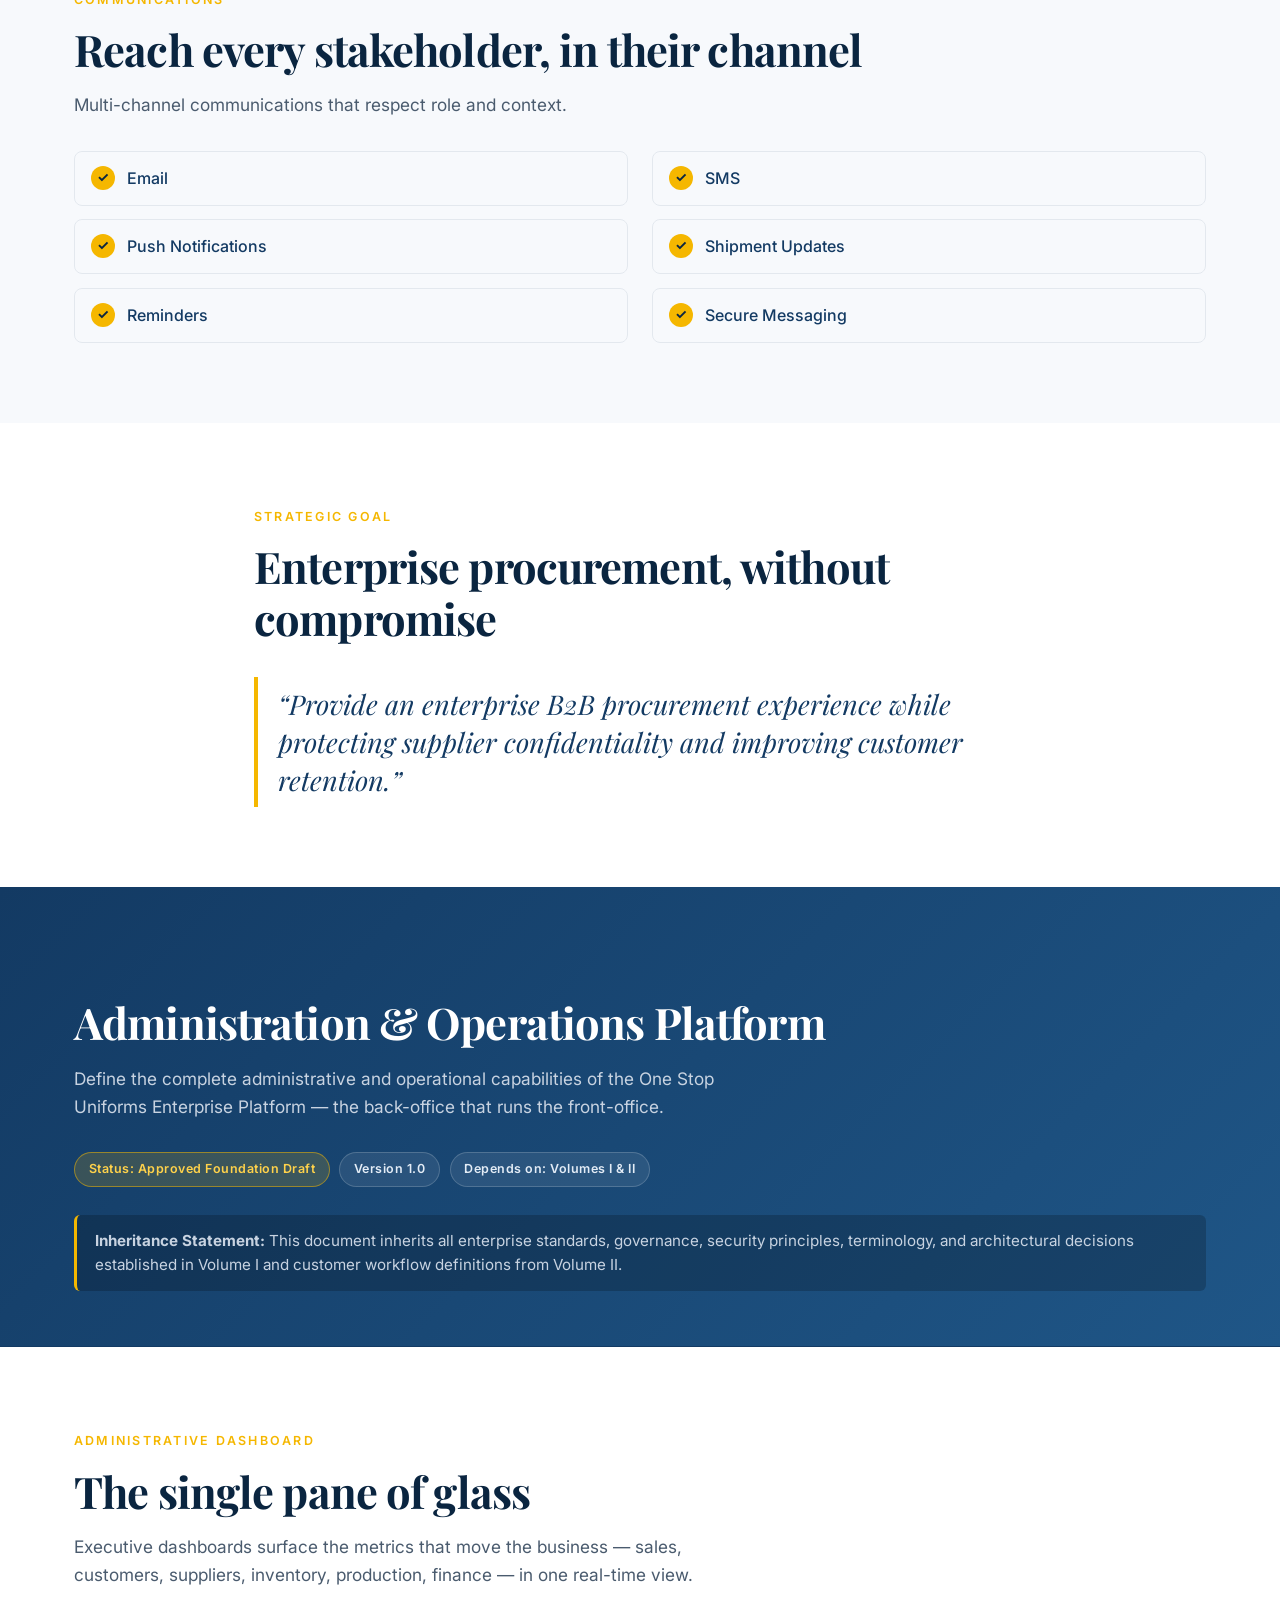
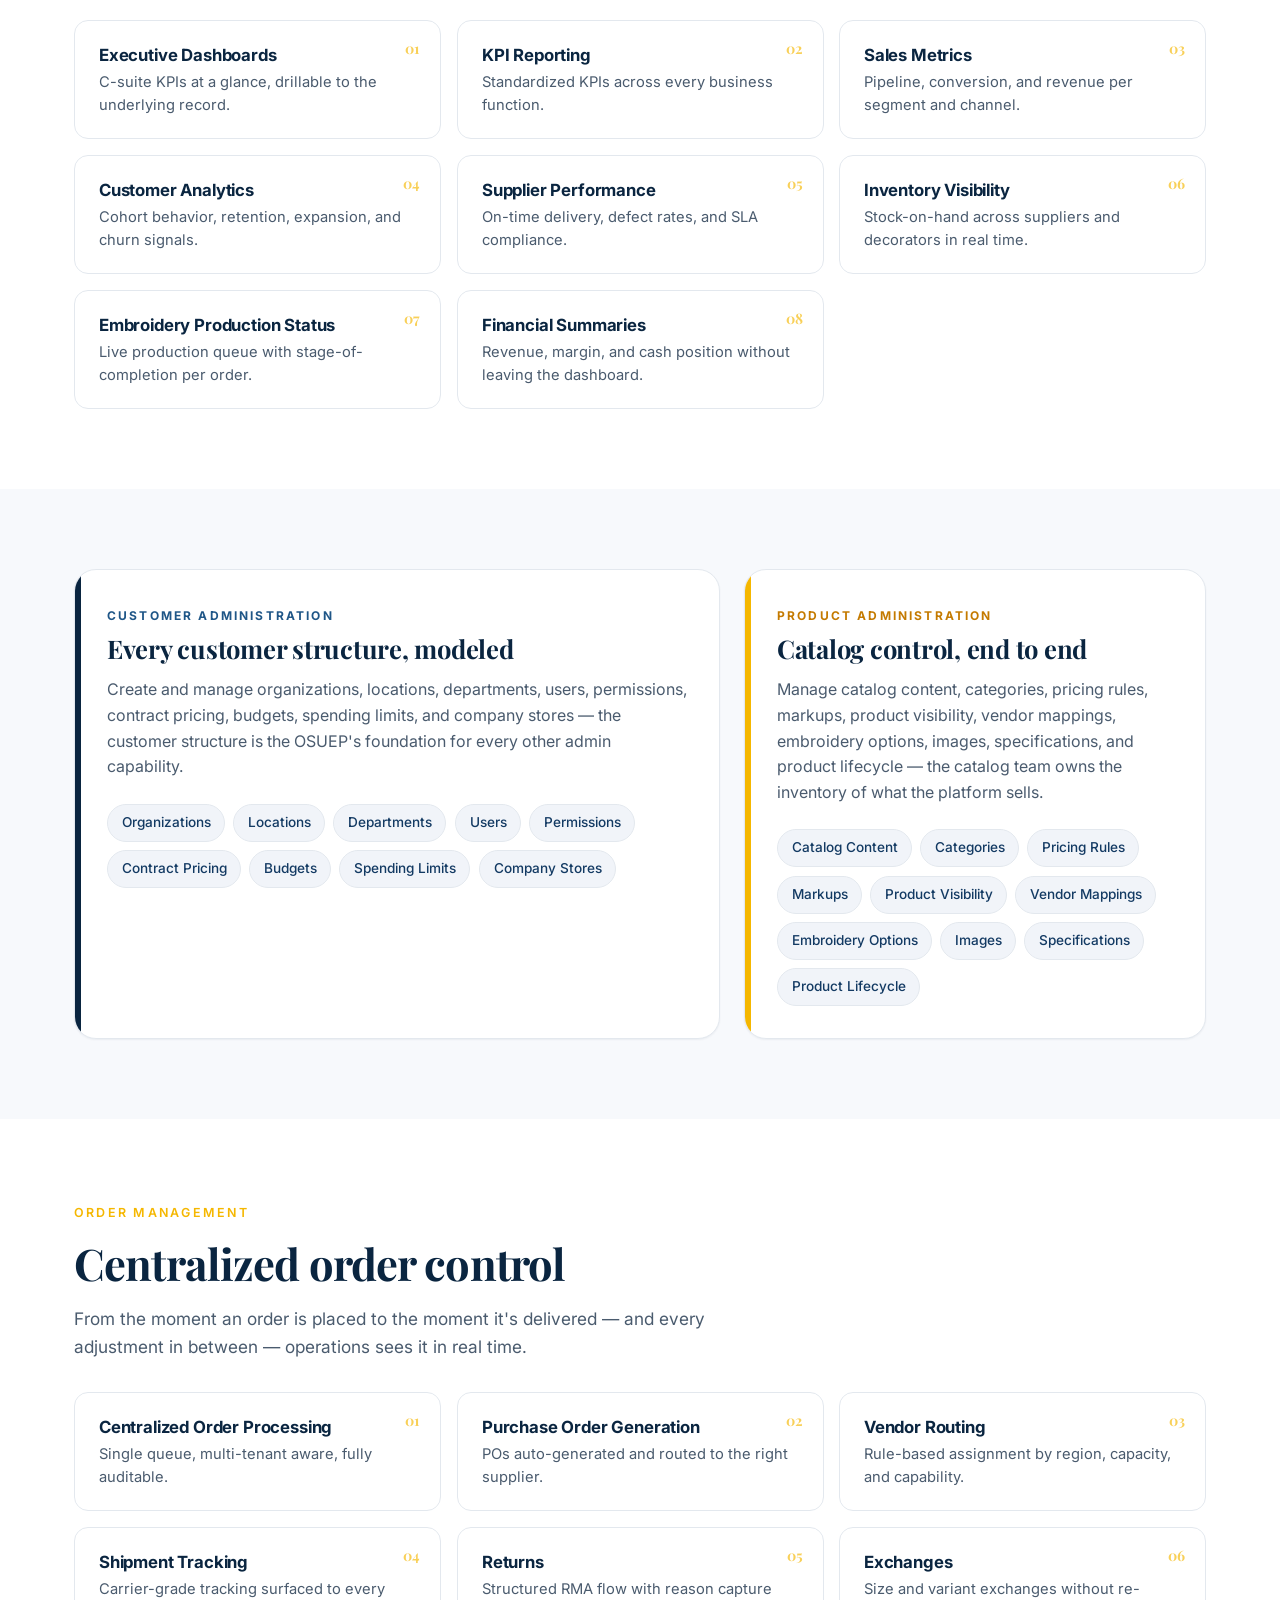
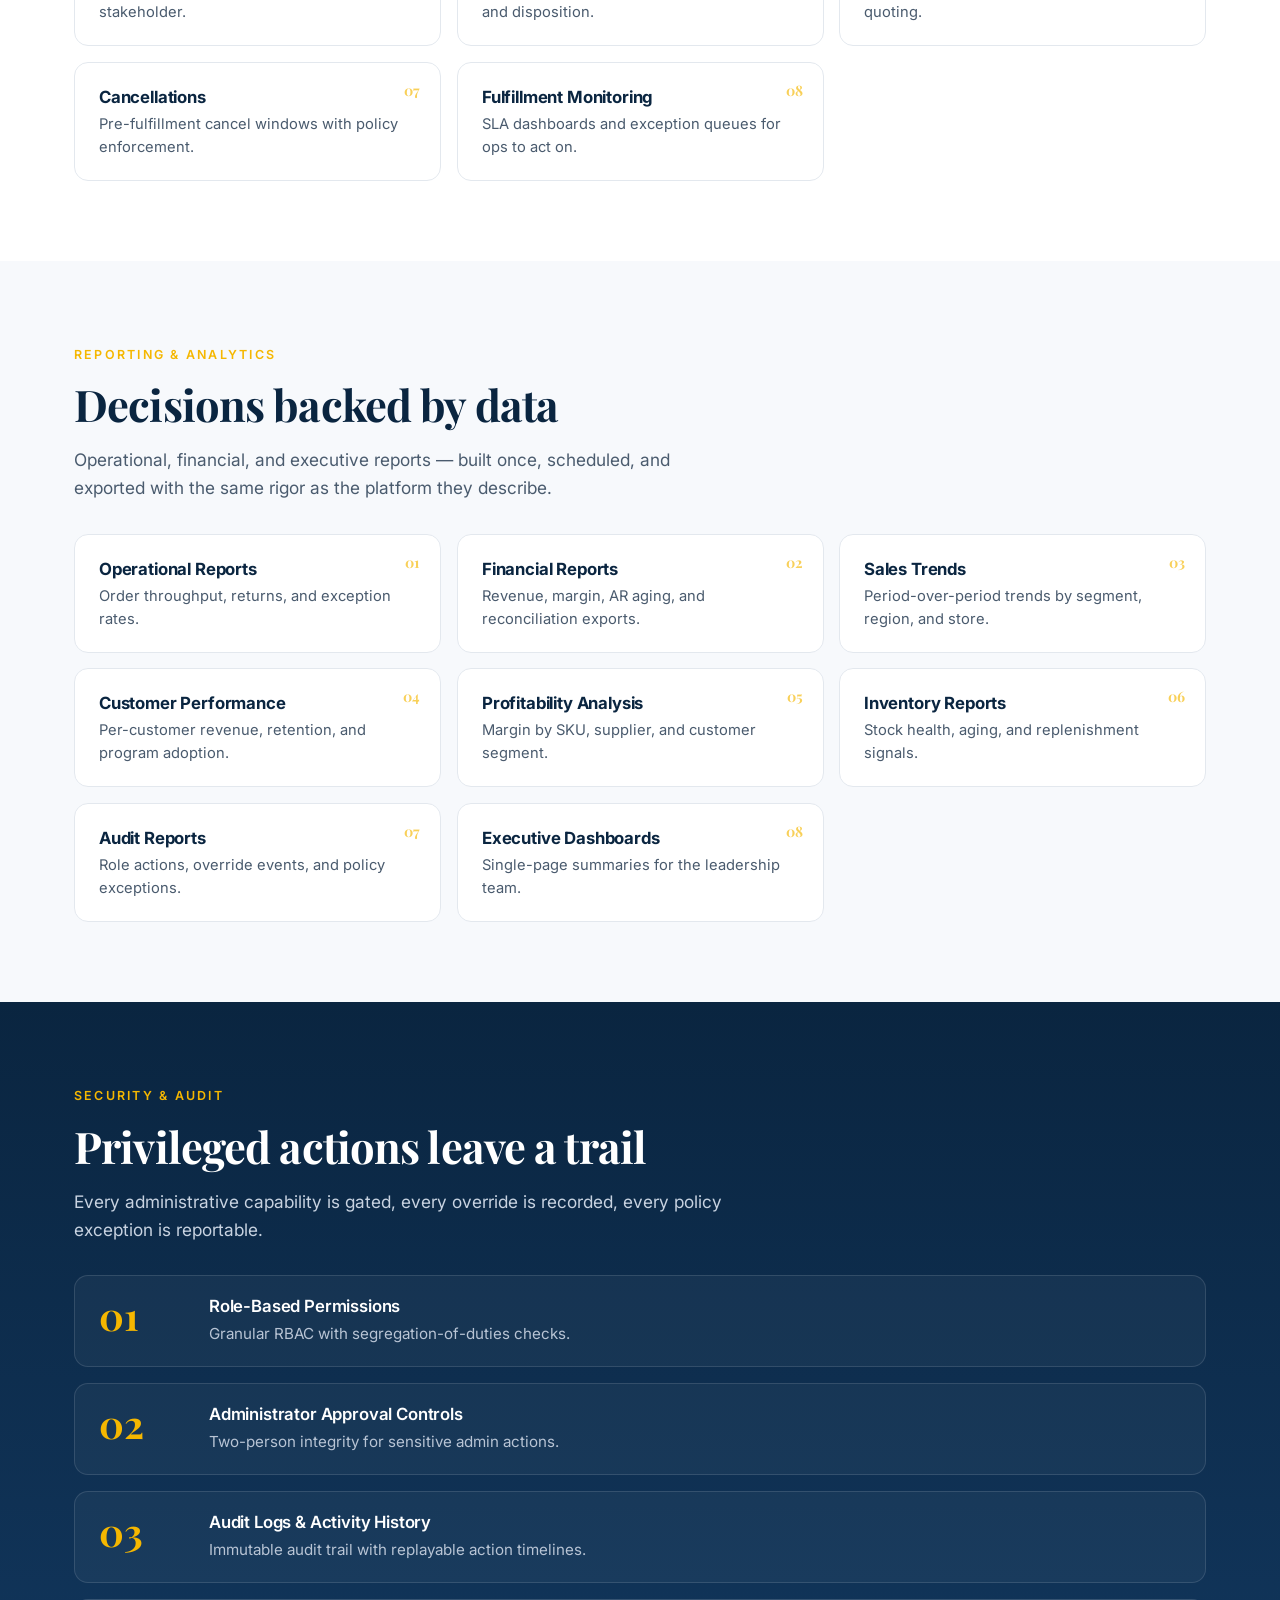
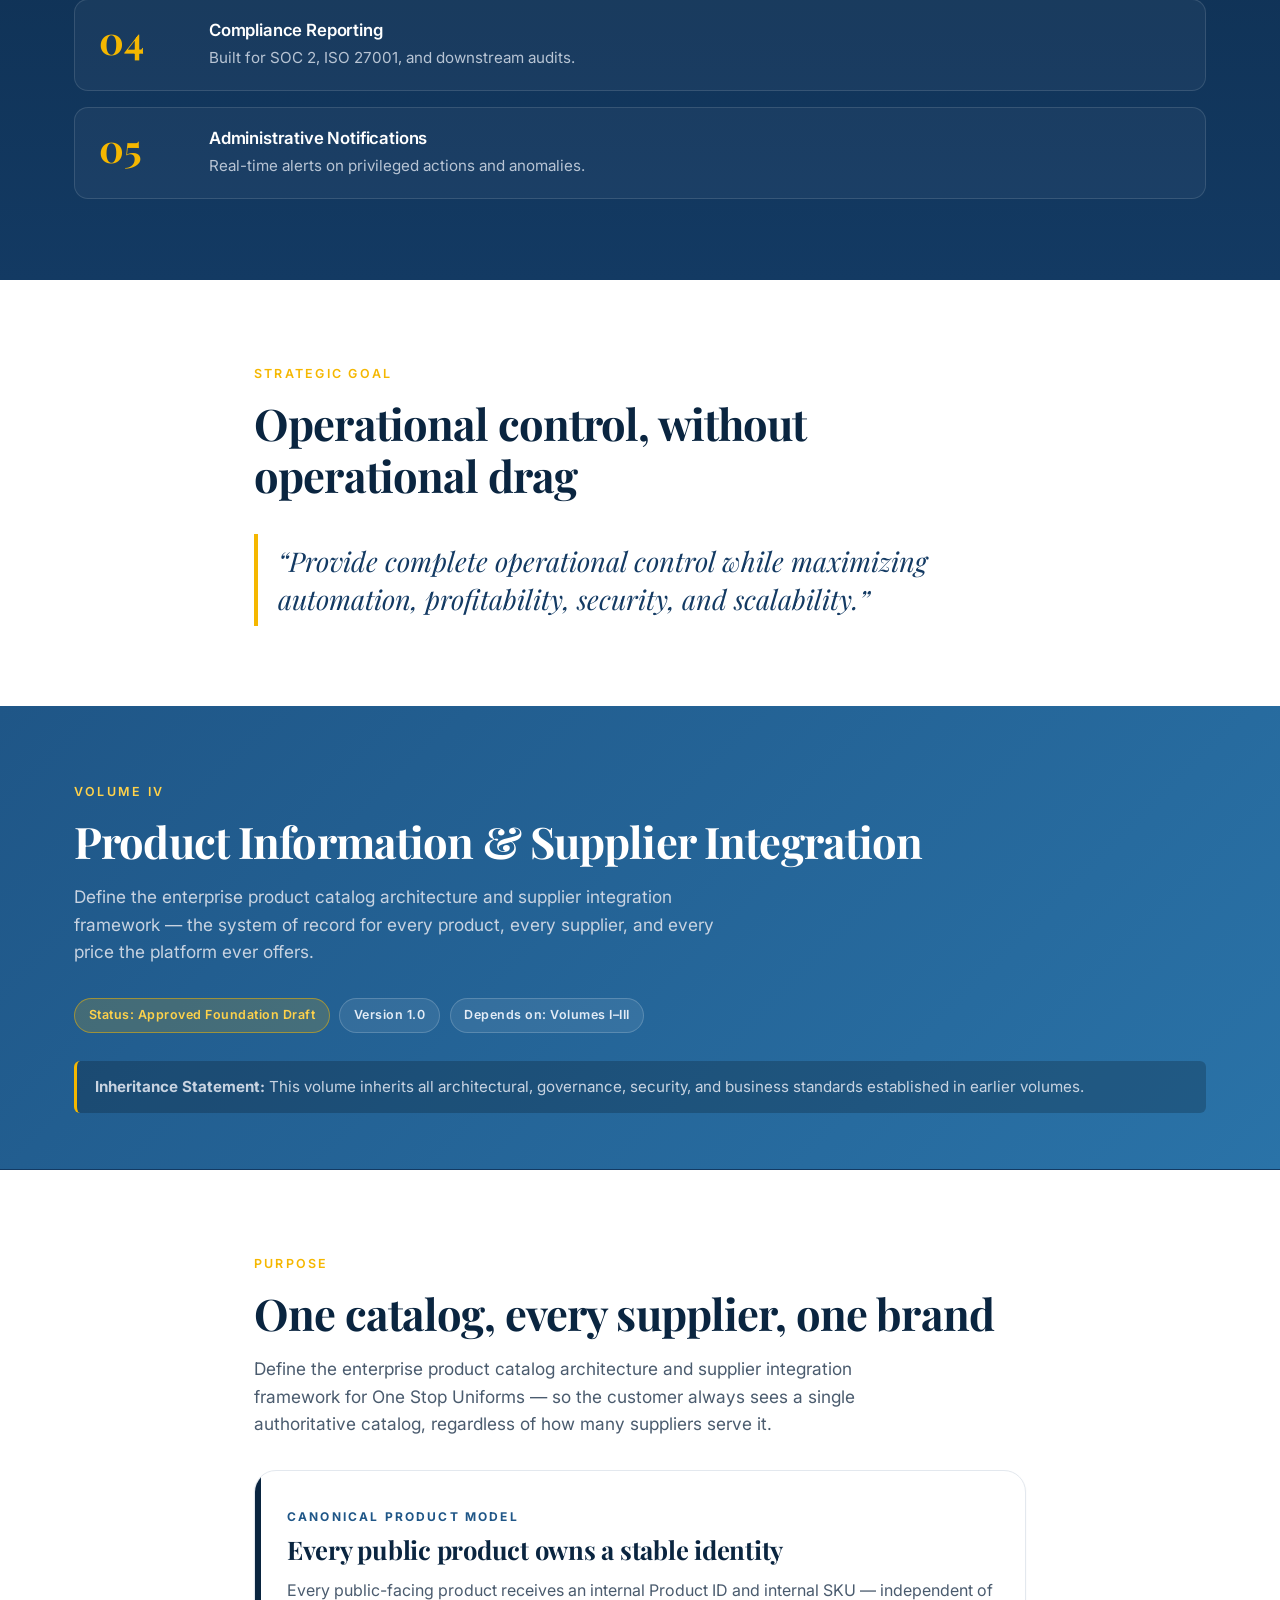
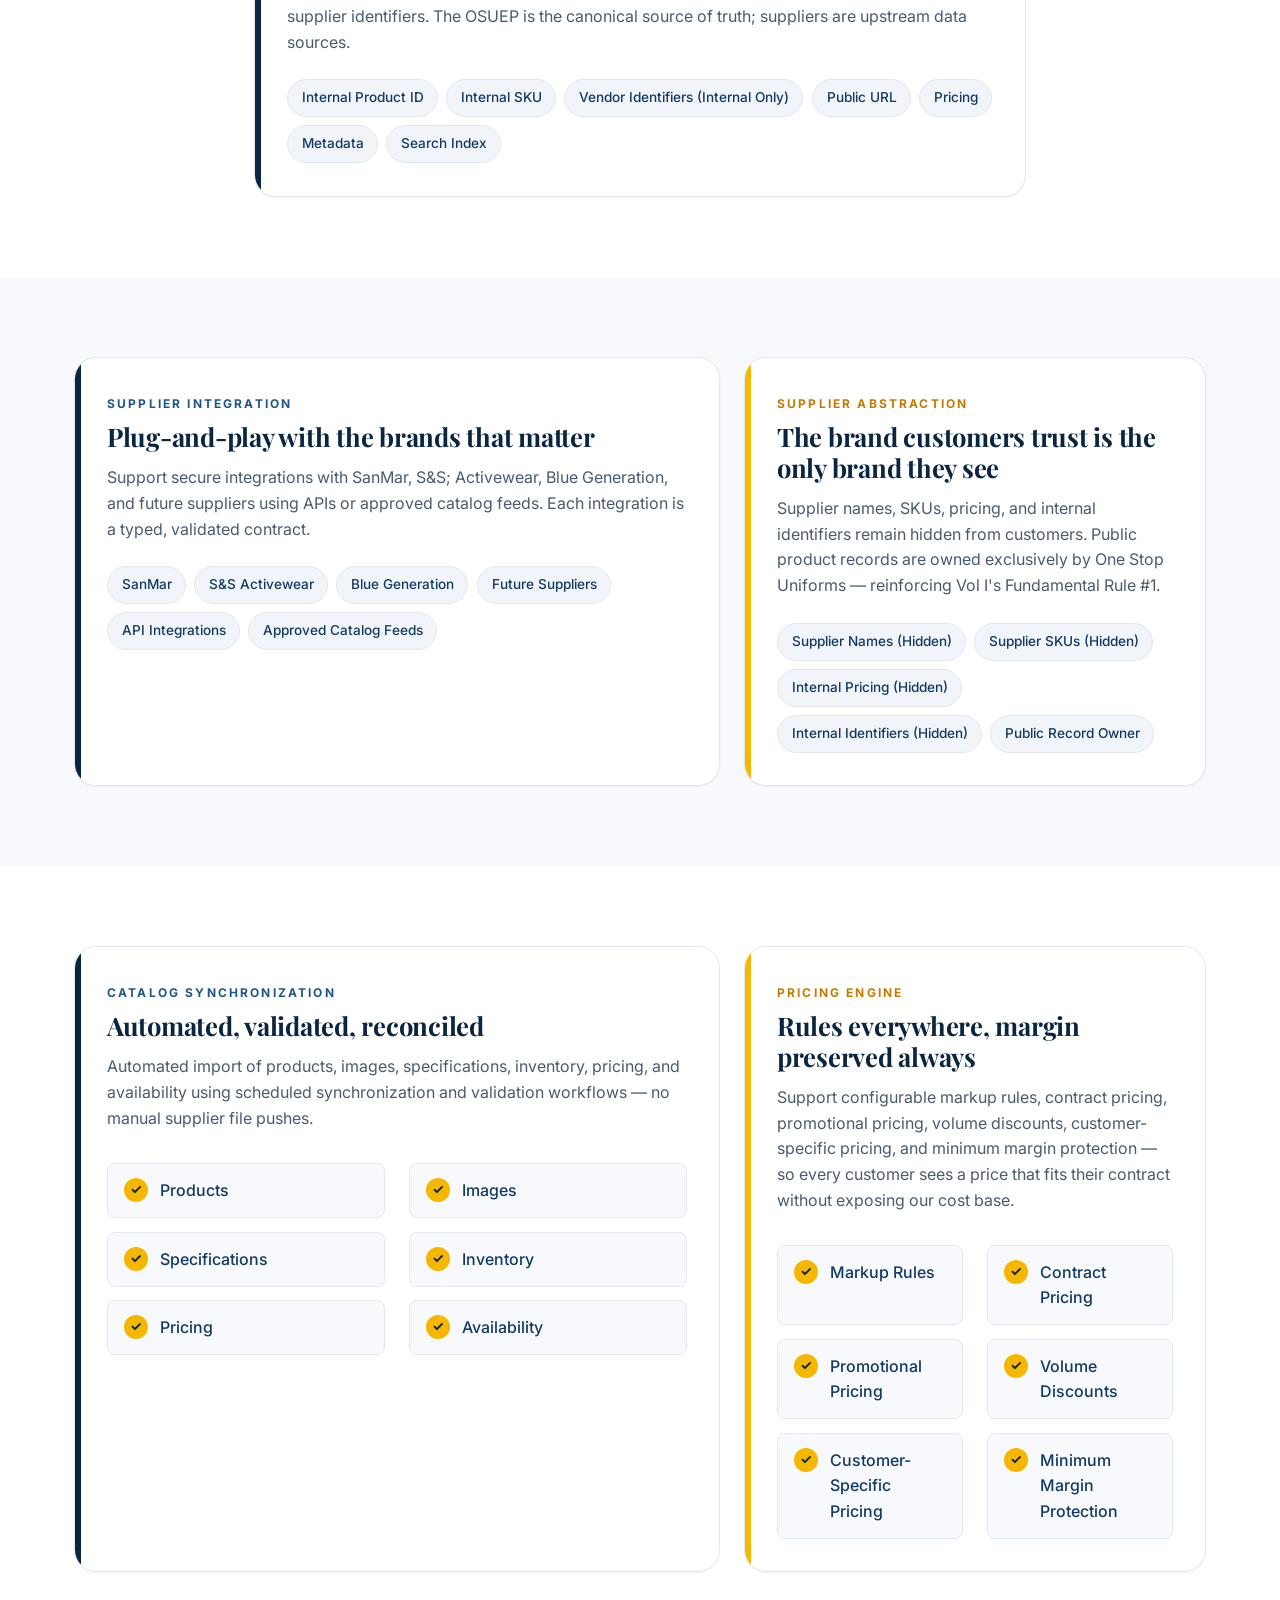
==== commit 2c5cfdf9: "feat: add Volume VI — Technical Architecture & Engineering Eight content blocks per the spec: - Appl" ====
--- a/public/index.html
+++ b/public/index.html
@@ -7,7 +7,7 @@
   <meta name="author" content="One Stop Uniforms" />
   <meta name="robots" content="index,follow" />
   <meta property="og:title" content="One Stop Uniforms — Enterprise Master Specification" />
-  <meta property="og:description" content="The constitutional foundation of the OSUEP. Volumes I–V approved; volumes VI–VIII in spec." />
+  <meta property="og:description" content="The constitutional foundation of the OSUEP. Volumes I–VI approved; volumes VII–VIII in spec." />
   <meta property="og:type" content="website" />
   <title>One Stop Uniforms — Enterprise Master Specification</title>
   <link rel="icon" href="data:image/svg+xml,%3Csvg xmlns='http://www.w3.org/2000/svg' viewBox='0 0 64 64'%3E%3Crect width='64' height='64' rx='12' fill='%230a2540'/%3E%3Ctext x='50%25' y='58%25' text-anchor='middle' font-family='Georgia,serif' font-size='34' font-weight='700' fill='%23f5b700'%3EO%3C/text%3E%3C/svg%3E" />
@@ -23,7 +23,7 @@
   <!-- Top bar -->
   <div class="topbar">
     <div class="container topbar__inner">
-      <span class="topbar__badge">Volumes I–V · Approved Foundation Drafts</span>
+      <span class="topbar__badge">Volumes I–VI · Approved Foundation Drafts</span>
       <span class="topbar__meta">Enterprise Master Specification · Confidential — Internal Use Only</span>
     </div>
   </div>
@@ -50,6 +50,7 @@
         <a href="#vol3">Vol III</a>
         <a href="#vol4">Vol IV</a>
         <a href="#vol5">Vol V</a>
+        <a href="#vol6">Vol VI</a>
         <a href="#library">Library</a>
         <a href="#charter">AI Charter</a>
         <a href="#roadmap">25-Year Vision</a>
@@ -66,6 +67,7 @@
       <a href="#vol3">Volume III — Administration &amp; Operations</a>
       <a href="#vol4">Volume IV — Product &amp; Supplier</a>
       <a href="#vol5">Volume V — Embroidery &amp; Production</a>
+      <a href="#vol6">Volume VI — Technical Architecture</a>
       <a href="#library">Specification Library</a>
       <a href="#charter">AI Charter</a>
       <a href="#roadmap">25-Year Vision</a>
@@ -88,7 +90,7 @@
         </p>
         <div class="hero__meta">
           <div><span class="hero__meta-label">Volumes</span><span class="hero__meta-value">I – VIII</span></div>
-          <div><span class="hero__meta-label">Approved</span><span class="hero__meta-value">5 of 8</span></div>
+          <div><span class="hero__meta-label">Approved</span><span class="hero__meta-value">6 of 8</span></div>
           <div><span class="hero__meta-label">Version</span><span class="hero__meta-value">1.0</span></div>
           <div><span class="hero__meta-label">Owner</span><span class="hero__meta-value">One Stop Uniforms</span></div>
         </div>
@@ -98,6 +100,7 @@
           <a href="#vol3" class="btn btn--ghost">Volume III</a>
           <a href="#vol4" class="btn btn--ghost">Volume IV</a>
           <a href="#vol5" class="btn btn--ghost">Volume V</a>
+          <a href="#vol6" class="btn btn--ghost">Volume VI</a>
           <a href="#library" class="btn btn--ghost">All 8 Volumes</a>
         </div>
       </div>
@@ -1097,6 +1100,251 @@
 
     </div><!-- /#vol5 -->
 
+    <!-- ====================== VOLUME VI ====================== -->
+    <div id="vol6">
+
+    <!-- Volume VI banner -->
+    <section class="section volume-banner volume-banner--slate" id="volume-6">
+      <div class="container">
+        <p class="section__eyebrow">Volume VI</p>
+        <h2 class="section__title">Technical Architecture &amp; Engineering</h2>
+        <p class="section__lede">
+          Define the technical architecture, engineering standards,
+          infrastructure, and software design principles &mdash; the substrate
+          underneath every other volume in this specification.
+        </p>
+        <div class="volume-meta">
+          <span class="volume-meta__pill volume-meta__pill--approved">Status: Approved Foundation Draft</span>
+          <span class="volume-meta__pill">Version 1.0</span>
+          <span class="volume-meta__pill">Depends on: Volumes I–V</span>
+        </div>
+        <div class="volume-banner__quote">
+          <strong>Inheritance Statement:</strong> This volume inherits all
+          governance, business rules, product architecture, and operational
+          standards from previous volumes.
+        </div>
+      </div>
+    </section>
+
+    <!-- Vol VI — Purpose + Application Architecture -->
+    <section class="section" id="vol6-purpose">
+      <div class="container container--narrow">
+        <p class="section__eyebrow">Purpose</p>
+        <h2 class="section__title">The substrate the spec runs on</h2>
+        <p class="section__lede">
+          Define the technical architecture, engineering standards,
+          infrastructure, and software design principles for the One Stop
+          Uniforms Enterprise Platform.
+        </p>
+        <div class="card card--feature">
+          <p class="card__eyebrow">Application Architecture</p>
+          <h3 class="card__title">Modular, API-first, service-aware</h3>
+          <p class="card__body">
+            Adopt a modular, API-first architecture with clearly separated
+            frontend, backend, database, authentication, integrations, and
+            background services &mdash; each layer independently deployable.
+          </p>
+          <ul class="charter-grid">
+            <li><span class="check" aria-hidden="true">&#10003;</span> Frontend</li>
+            <li><span class="check" aria-hidden="true">&#10003;</span> Backend</li>
+            <li><span class="check" aria-hidden="true">&#10003;</span> Database</li>
+            <li><span class="check" aria-hidden="true">&#10003;</span> Authentication</li>
+            <li><span class="check" aria-hidden="true">&#10003;</span> Integrations</li>
+            <li><span class="check" aria-hidden="true">&#10003;</span> Background Services</li>
+          </ul>
+        </div>
+      </div>
+    </section>
+
+    <!-- Vol VI — Database + API Standards (split) -->
+    <section class="section section--split section--alt" id="vol6-data-api">
+      <div class="container">
+        <div class="card card--feature">
+          <p class="card__eyebrow">Database Standards</p>
+          <h3 class="card__title">Enterprise-grade data, by design</h3>
+          <p class="card__body">
+            Normalize enterprise data models, support versioning, auditing,
+            soft deletes, encrypted sensitive fields, and scalable indexing
+            &mdash; the schema supports decades of growth without re-platforms.
+          </p>
+          <ul class="chip-grid" aria-label="Database standards">
+            <li class="chip">Normalized Models</li>
+            <li class="chip">Versioning</li>
+            <li class="chip">Auditing</li>
+            <li class="chip">Soft Deletes</li>
+            <li class="chip">Encrypted Sensitive Fields</li>
+            <li class="chip">Scalable Indexing</li>
+          </ul>
+        </div>
+
+        <div class="card card--feature card--accent">
+          <p class="card__eyebrow">API Standards</p>
+          <h3 class="card__title">Versioned, validated, documented</h3>
+          <p class="card__body">
+            RESTful and GraphQL-ready services, versioned endpoints,
+            authentication, authorization, rate limiting, logging, validation,
+            and documentation &mdash; contracts humans and machines trust.
+          </p>
+          <ul class="chip-grid" aria-label="API standards">
+            <li class="chip">RESTful</li>
+            <li class="chip">GraphQL-Ready</li>
+            <li class="chip">Versioned Endpoints</li>
+            <li class="chip">Authentication</li>
+            <li class="chip">Authorization</li>
+            <li class="chip">Rate Limiting</li>
+            <li class="chip">Logging</li>
+            <li class="chip">Validation</li>
+            <li class="chip">Documentation</li>
+          </ul>
+        </div>
+      </div>
+    </section>
+
+    <!-- Vol VI — Security Engineering + DevOps (split) -->
+    <section class="section section--split" id="vol6-security-devops">
+      <div class="container">
+        <div class="card card--feature">
+          <p class="card__eyebrow">Security Engineering</p>
+          <h3 class="card__title">Secure by default, secure by process</h3>
+          <p class="card__body">
+            HTTPS everywhere, encrypted secrets, MFA, role-based access
+            control, audit logging, secure software development lifecycle,
+            dependency management, and vulnerability scanning.
+          </p>
+          <ul class="charter-grid">
+            <li><span class="check" aria-hidden="true">&#10003;</span> HTTPS Everywhere</li>
+            <li><span class="check" aria-hidden="true">&#10003;</span> Encrypted Secrets</li>
+            <li><span class="check" aria-hidden="true">&#10003;</span> MFA</li>
+            <li><span class="check" aria-hidden="true">&#10003;</span> RBAC</li>
+            <li><span class="check" aria-hidden="true">&#10003;</span> Audit Logging</li>
+            <li><span class="check" aria-hidden="true">&#10003;</span> Secure SDLC</li>
+            <li><span class="check" aria-hidden="true">&#10003;</span> Dependency Management</li>
+            <li><span class="check" aria-hidden="true">&#10003;</span> Vulnerability Scanning</li>
+          </ul>
+        </div>
+
+        <div class="card card--feature card--accent">
+          <p class="card__eyebrow">DevOps &amp; CI/CD</p>
+          <h3 class="card__title">Ship clean, recover fast</h3>
+          <p class="card__body">
+            GitHub-based workflows, automated testing, continuous integration,
+            continuous deployment, environment separation, rollback strategy,
+            infrastructure monitoring, and disaster recovery.
+          </p>
+          <ul class="chip-grid" aria-label="DevOps and CI/CD">
+            <li class="chip">GitHub Workflows</li>
+            <li class="chip">Automated Testing</li>
+            <li class="chip">Continuous Integration</li>
+            <li class="chip">Continuous Deployment</li>
+            <li class="chip">Environment Separation</li>
+            <li class="chip">Rollback Strategy</li>
+            <li class="chip">Infrastructure Monitoring</li>
+            <li class="chip">Disaster Recovery</li>
+          </ul>
+        </div>
+      </div>
+    </section>
+
+    <!-- Vol VI — Performance & Scalability -->
+    <section class="section section--alt" id="vol6-perf-scale">
+      <div class="container">
+        <p class="section__eyebrow">Performance &amp; Scalability</p>
+        <h2 class="section__title">Designed for decades</h2>
+        <p class="section__lede">
+          Design for horizontal scaling, caching, CDN integration, asynchronous
+          processing, queue management, high availability, and future cloud
+          expansion.
+        </p>
+        <ul class="values-grid">
+          <li class="value" data-i="01"><h4>Horizontal Scaling</h4><p>Scale out, not up &mdash; across stateless services.</p></li>
+          <li class="value" data-i="02"><h4>Caching</h4><p>Multi-layer caching at edge, application, and data tiers.</p></li>
+          <li class="value" data-i="03"><h4>CDN Integration</h4><p>Static assets and media via global CDN.</p></li>
+          <li class="value" data-i="04"><h4>Asynchronous Processing</h4><p>Queue-driven workloads for long-running operations.</p></li>
+          <li class="value" data-i="05"><h4>Queue Management</h4><p>Retry, backoff, dead-letter, and observability built in.</p></li>
+          <li class="value" data-i="06"><h4>High Availability</h4><p>Multi-region, multi-AZ deployments where applicable.</p></li>
+          <li class="value" data-i="07"><h4>Future Cloud Expansion</h4><p>Cloud-agnostic architecture with portability in mind.</p></li>
+        </ul>
+      </div>
+    </section>
+
+    <!-- Vol VI — Quality Standards (dark) -->
+    <section class="section section--dark" id="vol6-quality">
+      <div class="container">
+        <p class="section__eyebrow section__eyebrow--light">Quality Standards</p>
+        <h2 class="section__title section__title--light">Engineering rigor, codified</h2>
+        <p class="section__lede section__lede--light">
+          Comprehensive automated testing, code review, documentation,
+          accessibility, performance benchmarks, observability, and
+          maintainability &mdash; the bar every PR is held to.
+        </p>
+        <ol class="rules-list">
+          <li class="rule">
+            <span class="rule__num">01</span>
+            <div class="rule__body">
+              <h4>Automated Testing</h4>
+              <p>Unit, integration, and end-to-end coverage on every change.</p>
+            </div>
+          </li>
+          <li class="rule">
+            <span class="rule__num">02</span>
+            <div class="rule__body">
+              <h4>Code Review</h4>
+              <p>Mandatory reviews with shared ownership.</p>
+            </div>
+          </li>
+          <li class="rule">
+            <span class="rule__num">03</span>
+            <div class="rule__body">
+              <h4>Documentation</h4>
+              <p>Inline, README, and architectural decision records.</p>
+            </div>
+          </li>
+          <li class="rule">
+            <span class="rule__num">04</span>
+            <div class="rule__body">
+              <h4>Accessibility</h4>
+              <p>WCAG-conformant UX across every customer-facing surface.</p>
+            </div>
+          </li>
+          <li class="rule">
+            <span class="rule__num">05</span>
+            <div class="rule__body">
+              <h4>Performance Benchmarks</h4>
+              <p>Quantified performance budgets enforced in CI.</p>
+            </div>
+          </li>
+          <li class="rule">
+            <span class="rule__num">06</span>
+            <div class="rule__body">
+              <h4>Observability</h4>
+              <p>Metrics, logs, and traces as first-class deliverables.</p>
+            </div>
+          </li>
+          <li class="rule">
+            <span class="rule__num">07</span>
+            <div class="rule__body">
+              <h4>Maintainability</h4>
+              <p>Clean systems stay clean &mdash; for the next engineer.</p>
+            </div>
+          </li>
+        </ol>
+      </div>
+    </section>
+
+    <!-- Vol VI — Strategic Goal -->
+    <section class="section" id="vol6-strategic-goal">
+      <div class="container container--narrow">
+        <p class="section__eyebrow">Strategic Goal</p>
+        <h2 class="section__title">Long-term growth, continuous innovation</h2>
+        <blockquote class="pull-quote">
+          “Provide a secure, maintainable, enterprise-grade technical foundation
+          capable of supporting long-term growth and continuous innovation.”
+        </blockquote>
+      </div>
+    </section>
+
+    </div><!-- /#vol6 -->
+
     <!-- ====================== SPECIFICATION LIBRARY ====================== -->
     <section class="section section--alt" id="library">
       <div class="container">
@@ -1104,7 +1352,7 @@
         <h2 class="section__title">All eight volumes</h2>
         <p class="section__lede">
           The OSUEP master specification is structured as eight volumes. Volumes
-          I–V are approved; Volumes VI–VIII are in development and will land in
+          I–VI are approved; Volumes VII–VIII are in development and will land in
           succession.
         </p>
         <ul class="library" aria-label="Specification volumes">
@@ -1148,12 +1396,12 @@
               <span class="library__pill library__pill--ok">Approved</span>
             </div>
           </li>
-          <li class="library__item" id="lib-6">
+          <li class="library__item library__item--approved" id="lib-6">
             <span class="library__num">VI</span>
             <div class="library__body">
-              <h4>Pending Spec</h4>
-              <p>Awaiting governing document from One Stop Uniforms.</p>
-              <span class="library__pill">Pending</span>
+              <h4>Technical Architecture &amp; Engineering</h4>
+              <p>App arch, data, API, security, DevOps, performance, quality standards.</p>
+              <span class="library__pill library__pill--ok">Approved</span>
             </div>
           </li>
           <li class="library__item" id="lib-7">
@@ -1275,6 +1523,15 @@
             </svg>
             <p class="seal__label">Approved</p>
           </div>
+          <div class="seal seal--small">
+            <svg viewBox="0 0 200 200" width="100" height="100" aria-hidden="true">
+              <circle cx="100" cy="100" r="92" fill="none" stroke="#0a2540" stroke-width="3"/>
+              <circle cx="100" cy="100" r="74" fill="none" stroke="#0a2540" stroke-width="1"/>
+              <text x="100" y="90" text-anchor="middle" font-family="Georgia, serif" font-size="22" font-weight="700" fill="#0a2540">OSUEP</text>
+              <text x="100" y="115" text-anchor="middle" font-family="Inter, sans-serif" font-size="9" letter-spacing="2" fill="#0a2540">VOLUME VI · v1.0</text>
+            </svg>
+            <p class="seal__label">Approved</p>
+          </div>
         </div>
       </div>
     </section>
@@ -1292,6 +1549,7 @@
         <a href="#vol3">Volume III</a>
         <a href="#vol4">Volume IV</a>
         <a href="#vol5">Volume V</a>
+        <a href="#vol6">Volume VI</a>
         <a href="#library">Library</a>
         <a href="#charter">AI Charter</a>
         <a href="#roadmap">25-Year Vision</a>
--- a/public/styles.css
+++ b/public/styles.css
@@ -683,6 +683,9 @@
 .volume-banner--teal {
   background: linear-gradient(135deg, #1f5687 0%, #2a8e8e 100%);
 }
+.volume-banner--slate {
+  background: linear-gradient(135deg, #2a3a4d 0%, #4a5b6e 100%);
+}
 .volume-meta {
   display: flex;
   flex-wrap: wrap;
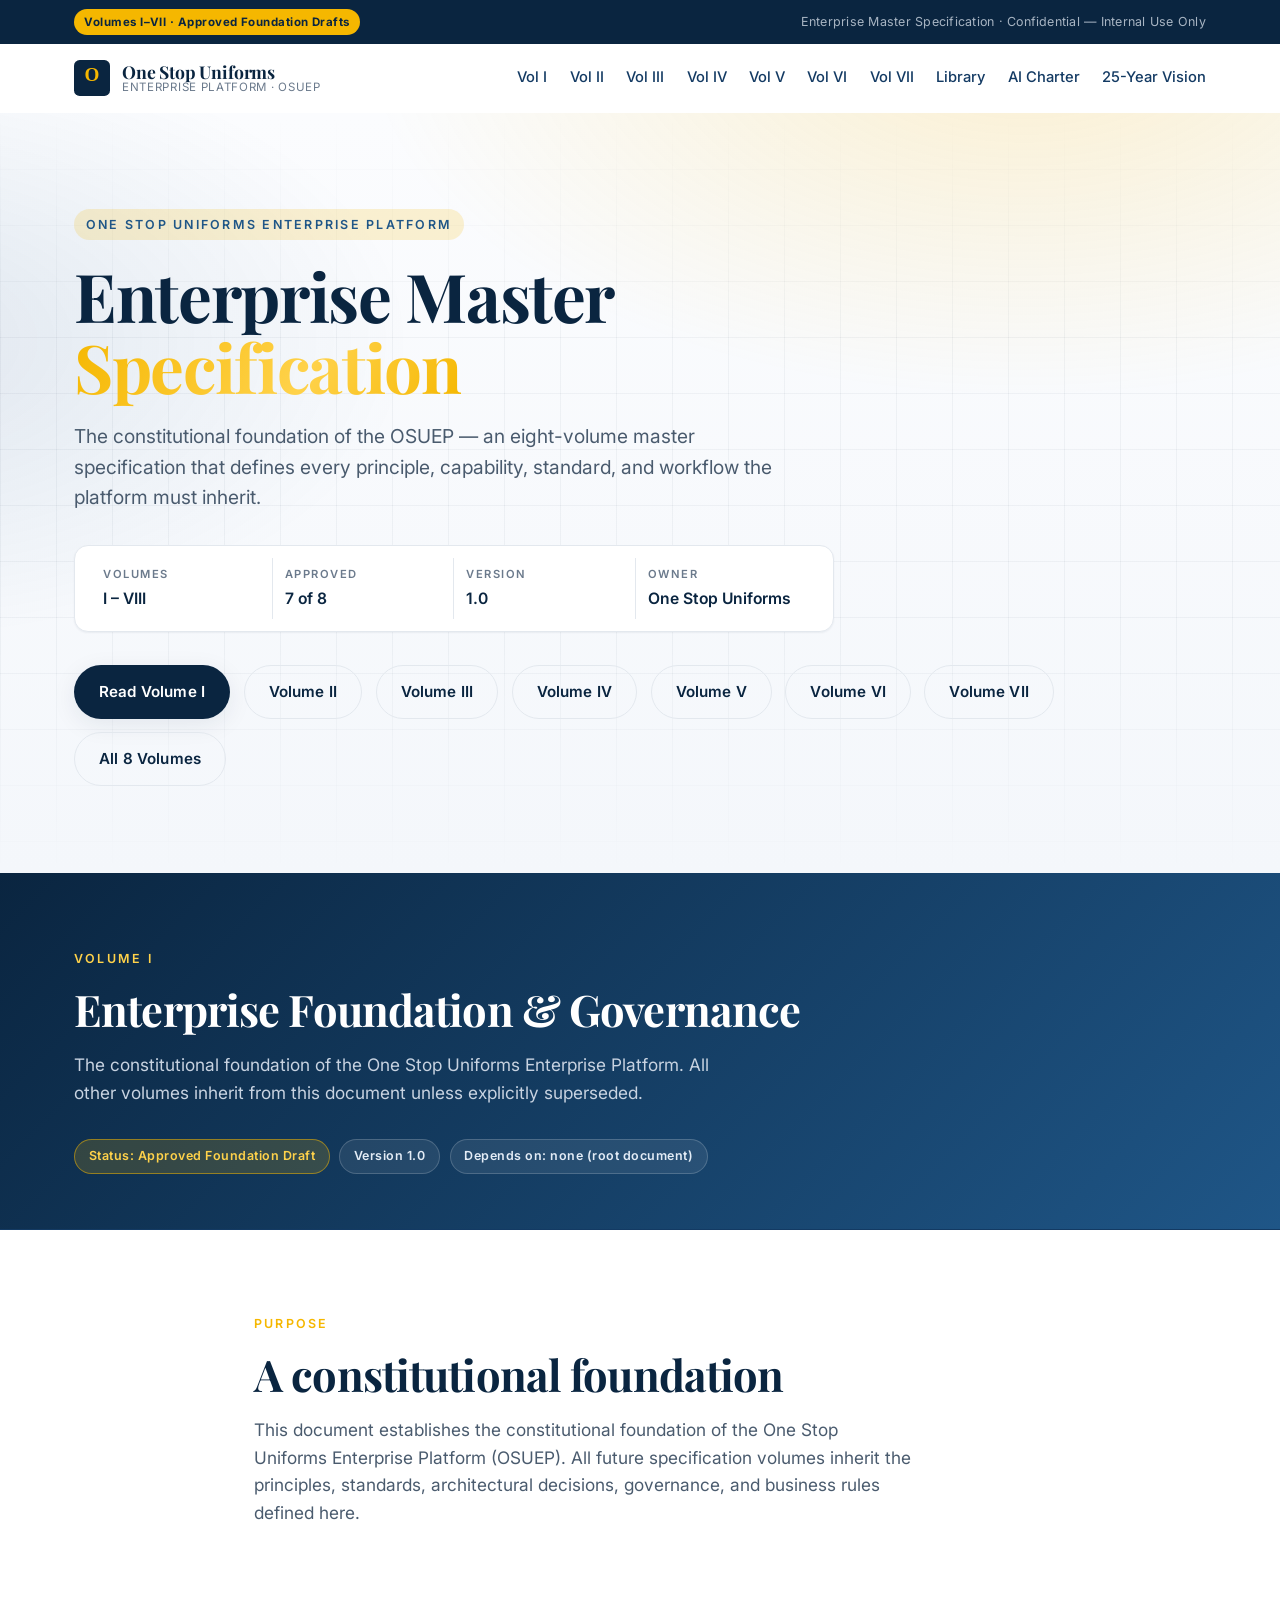
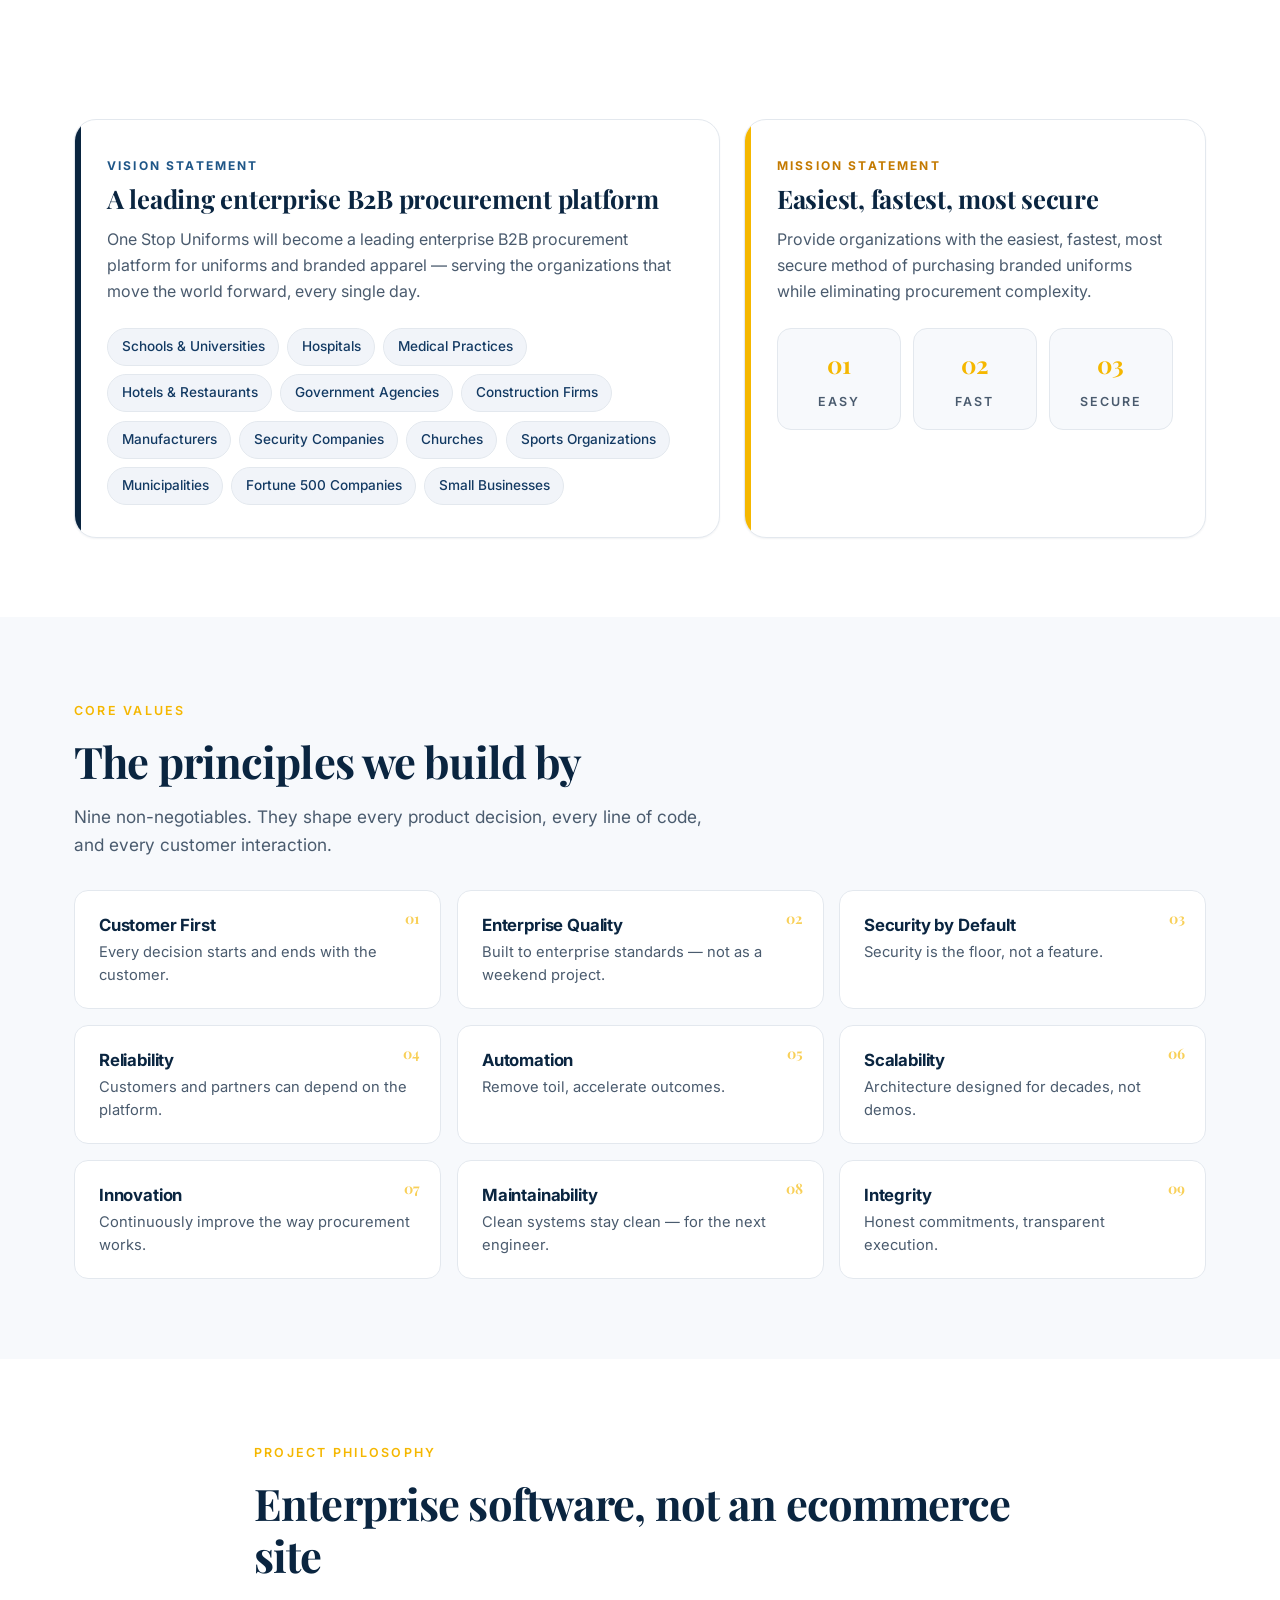
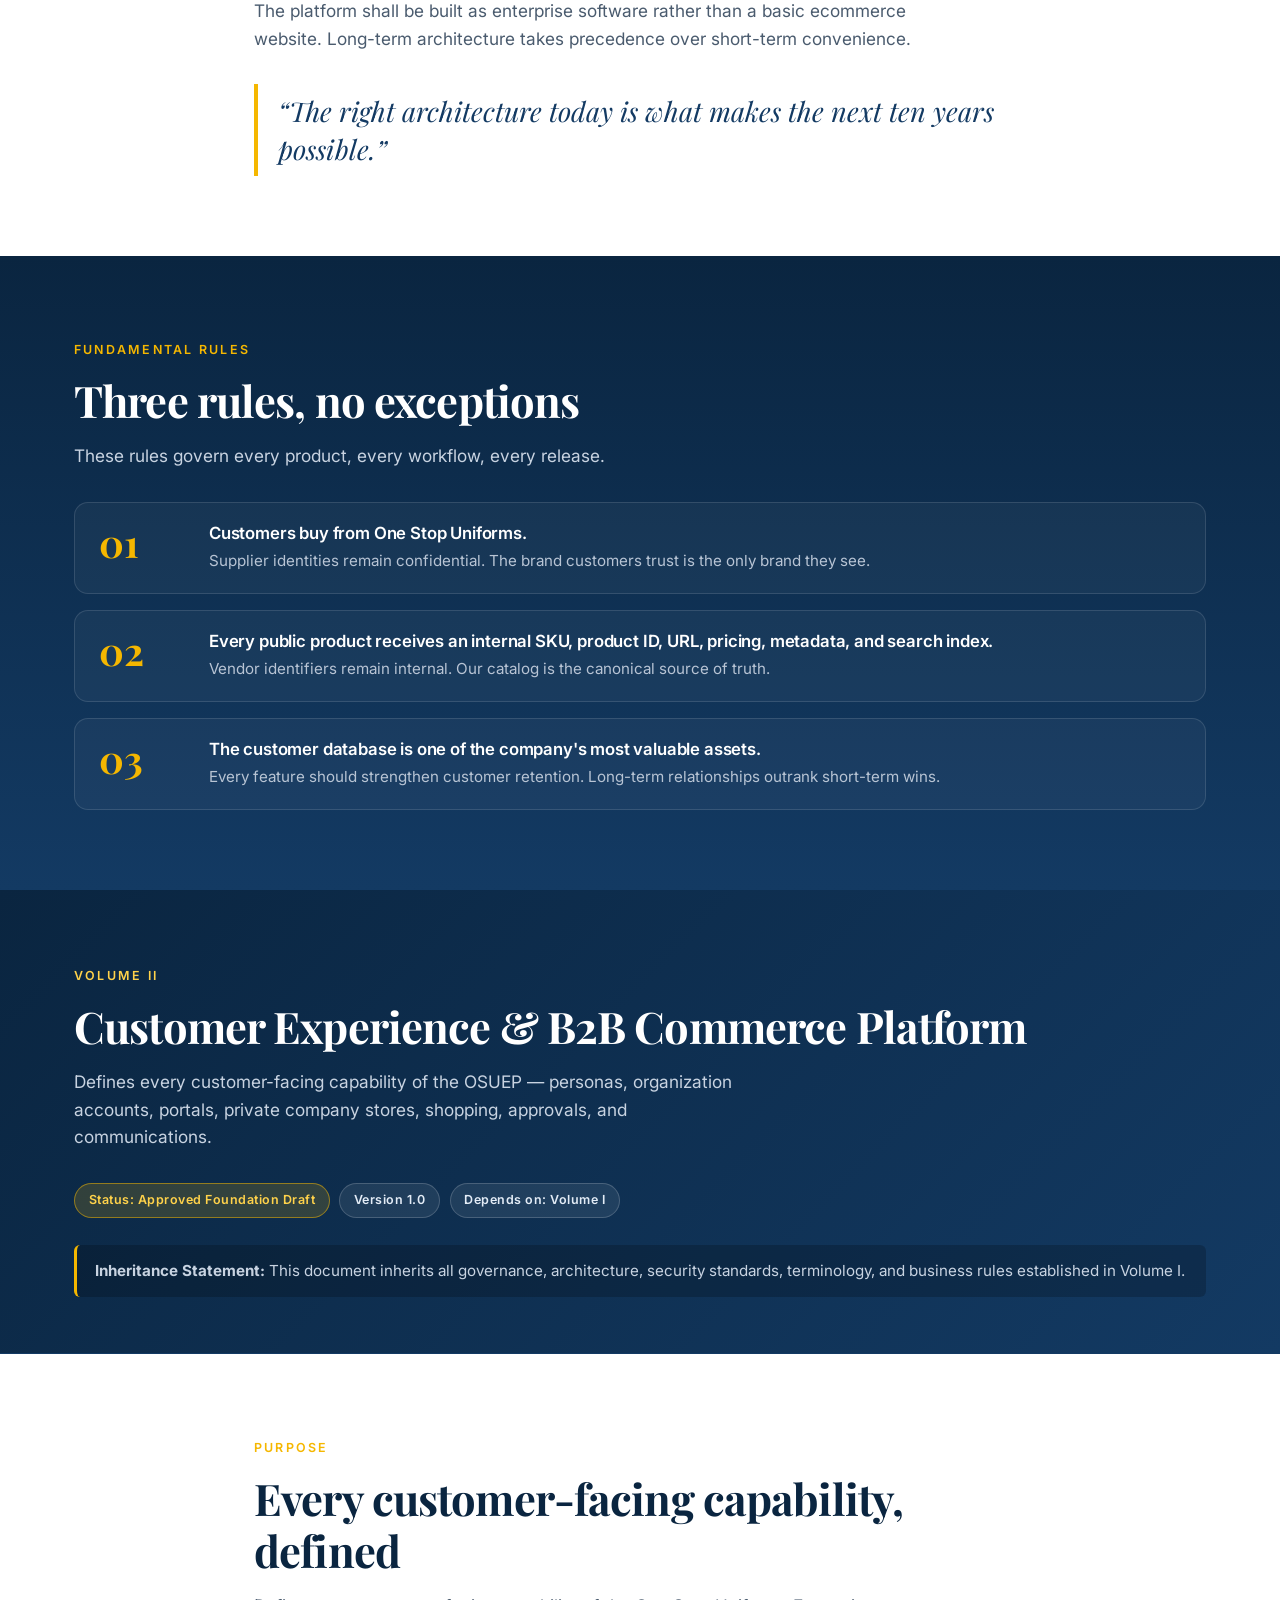
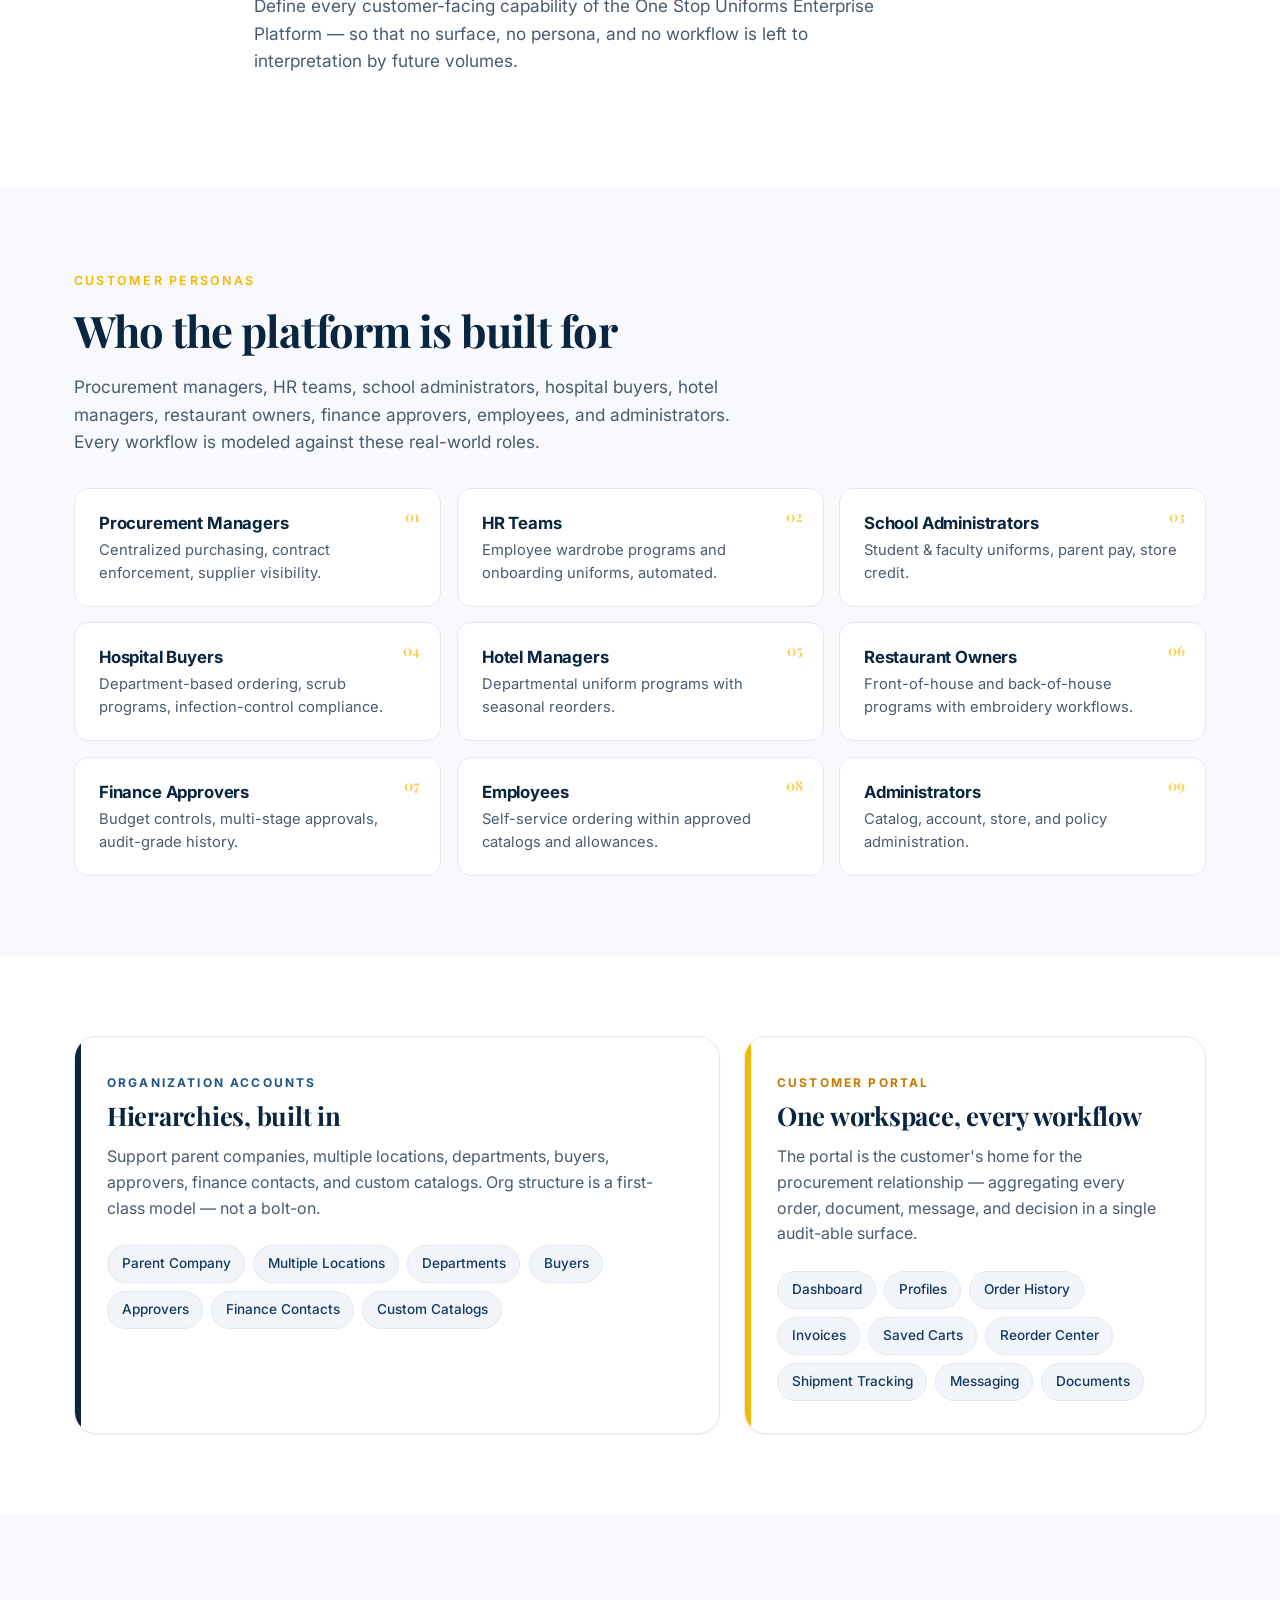
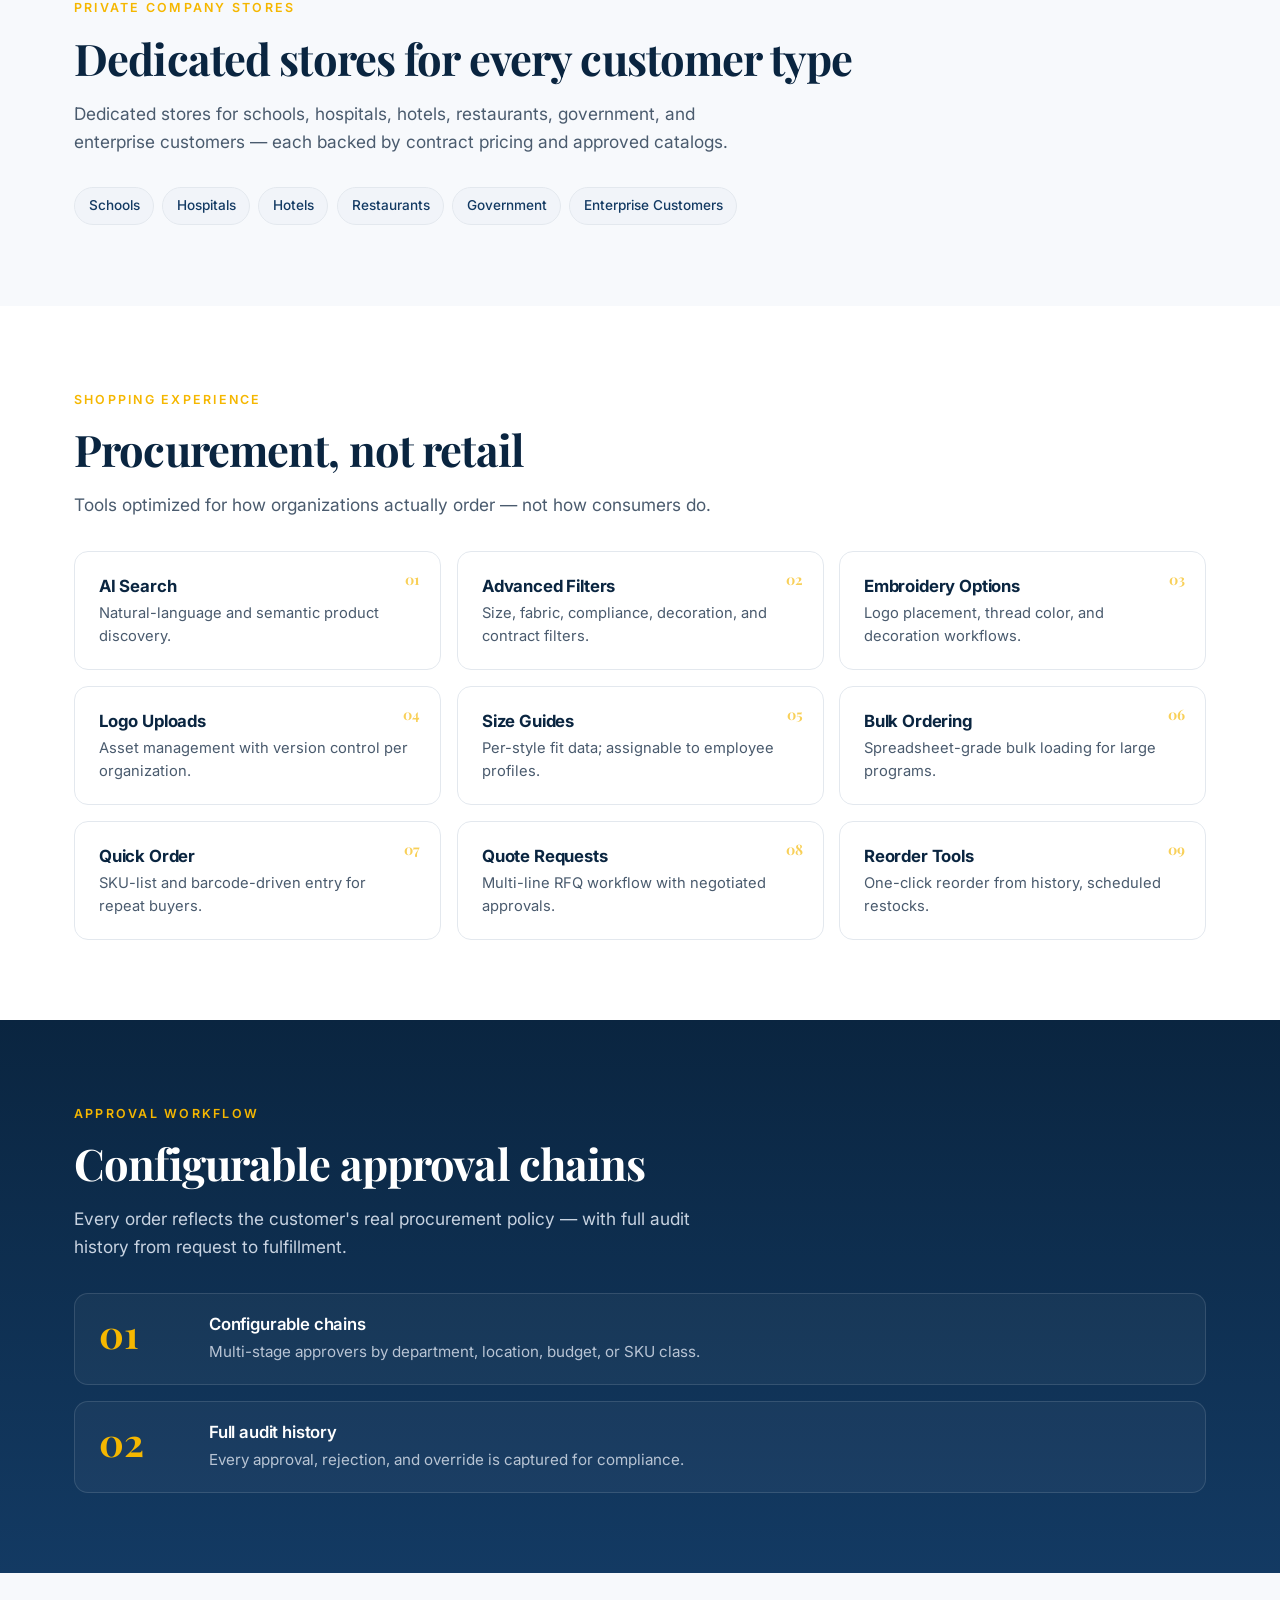
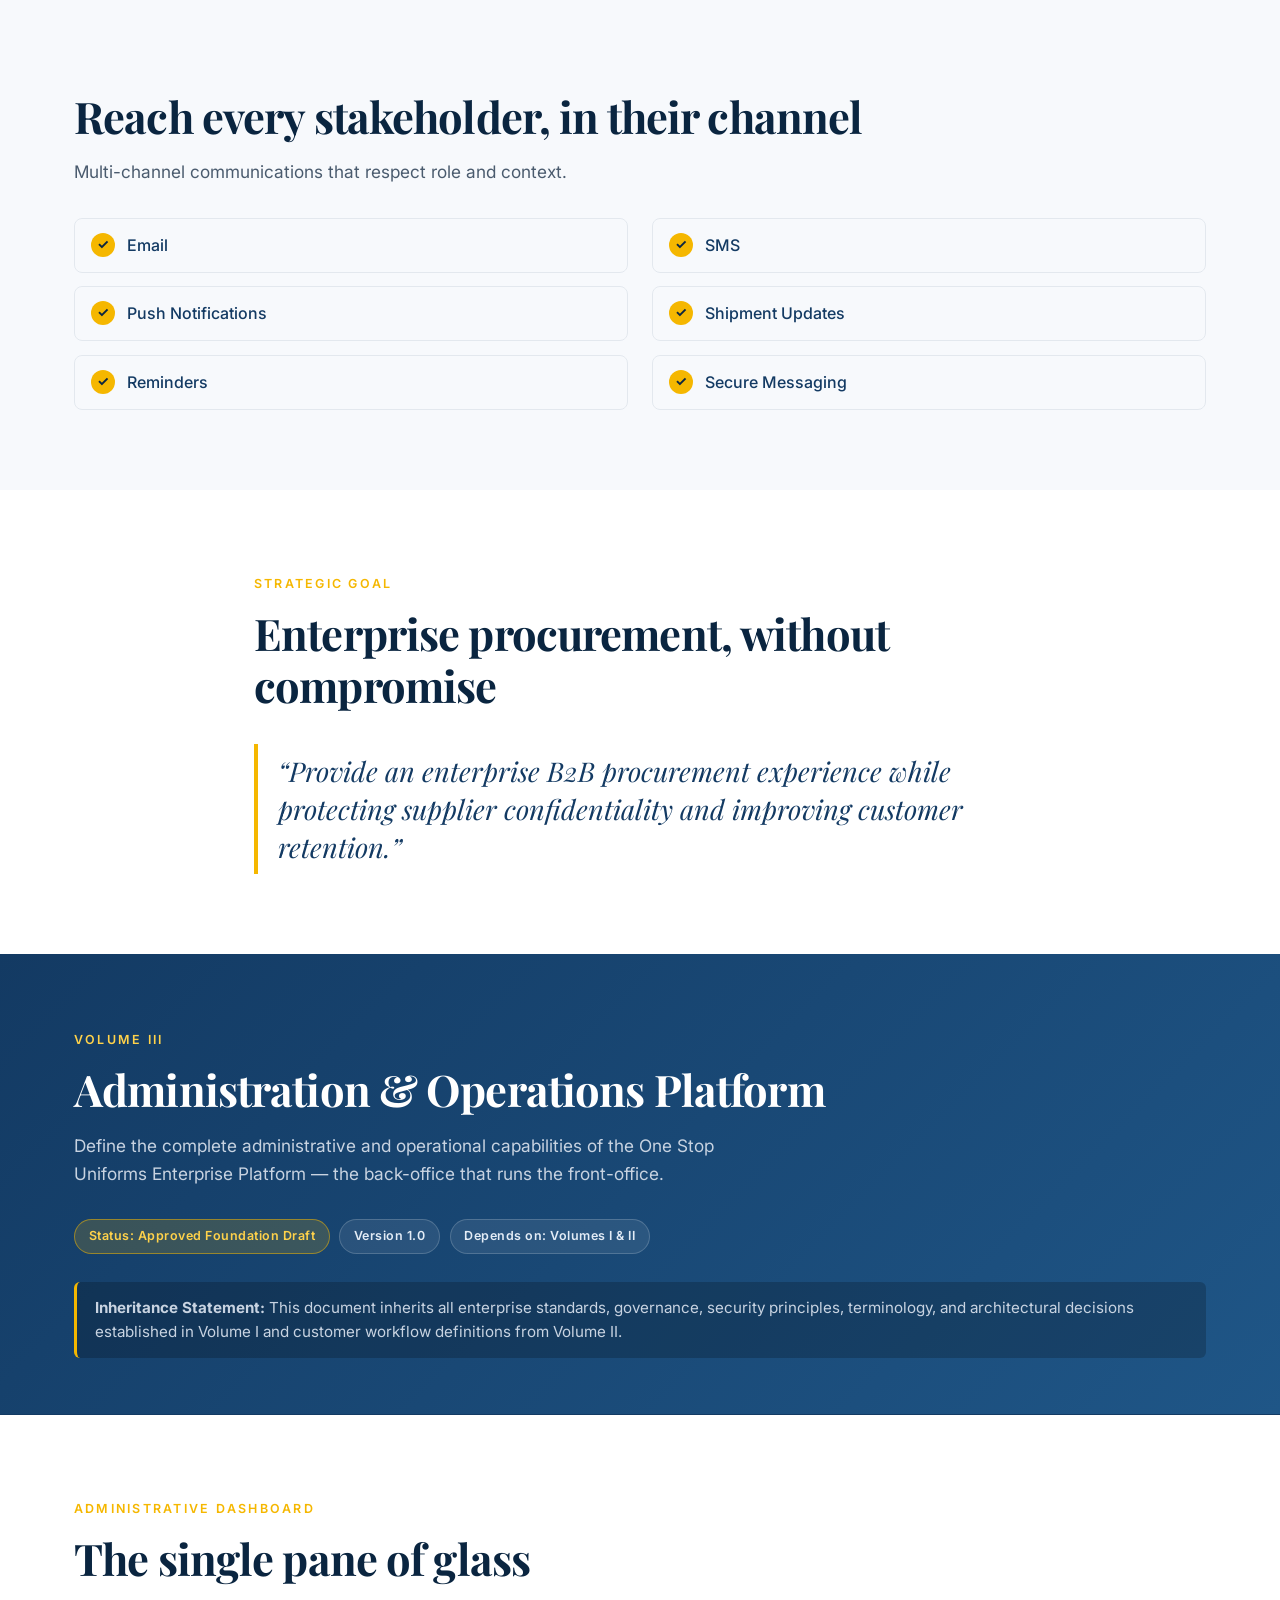
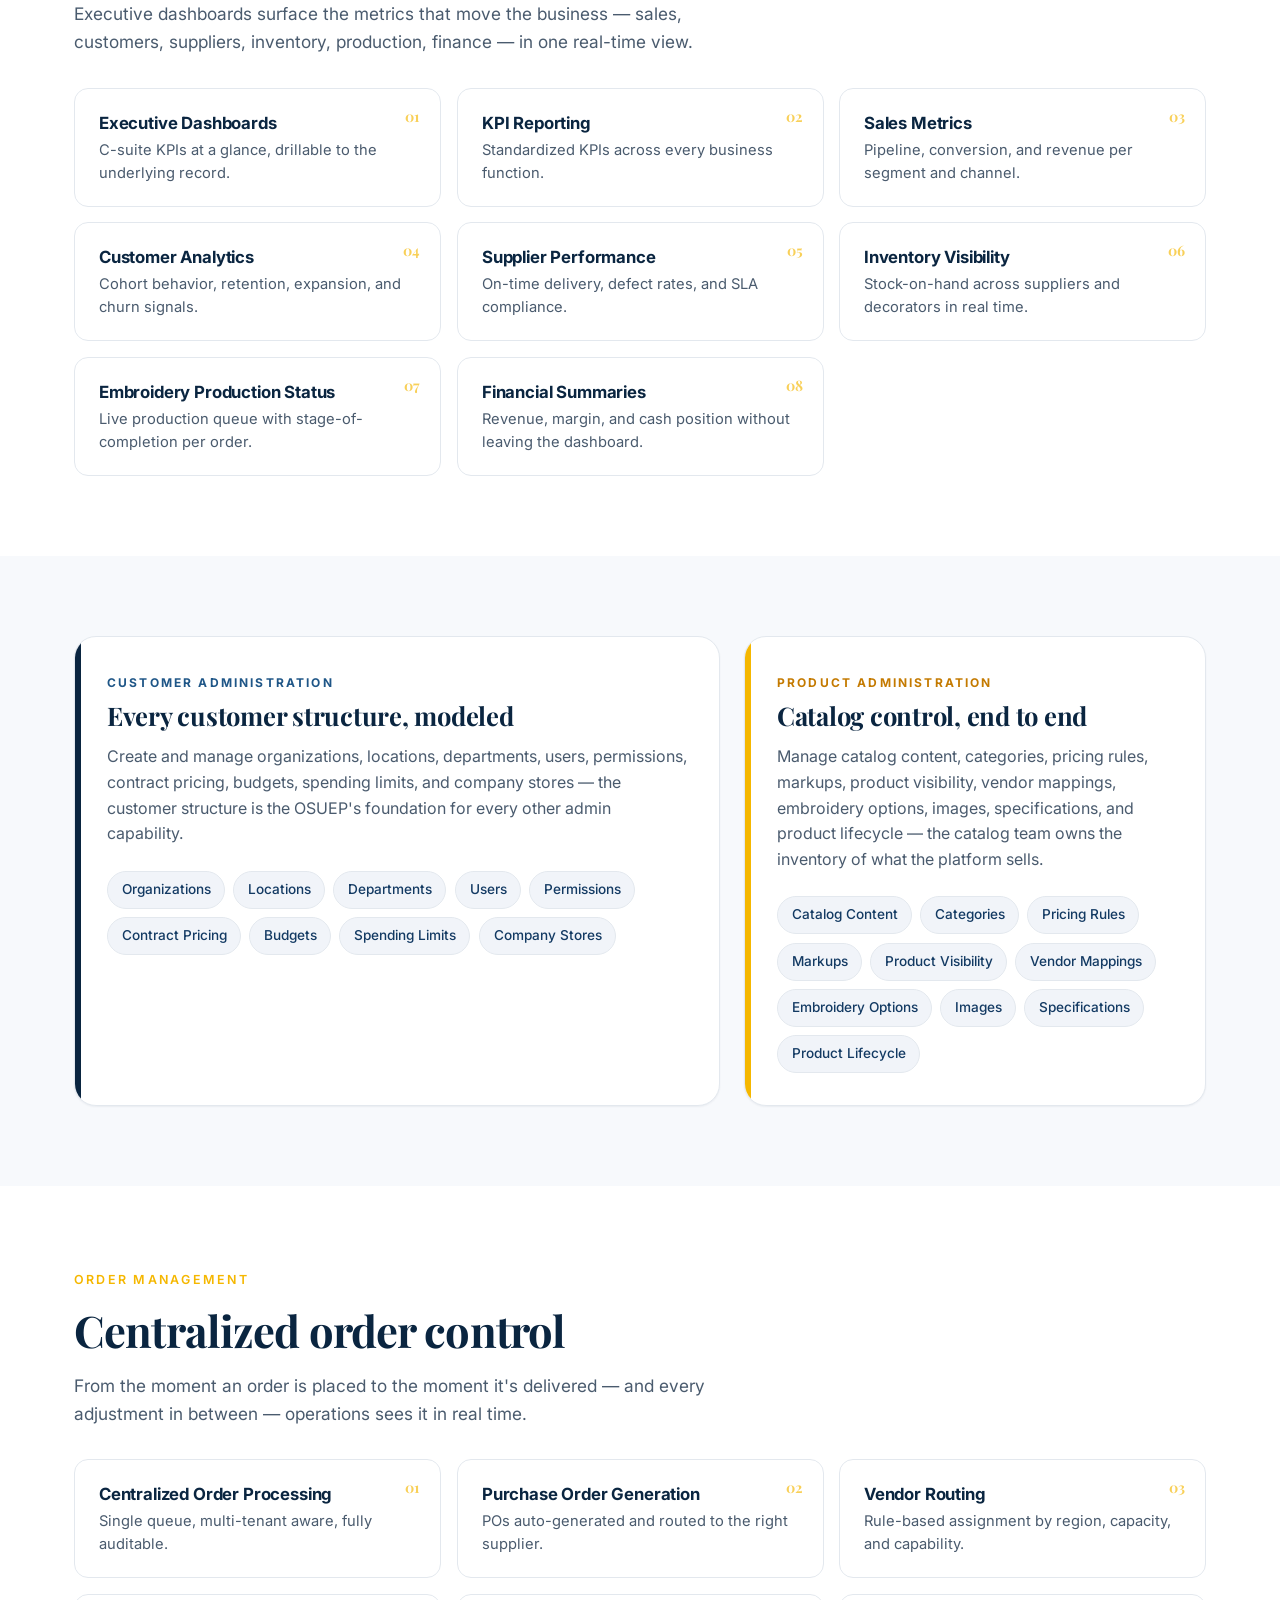
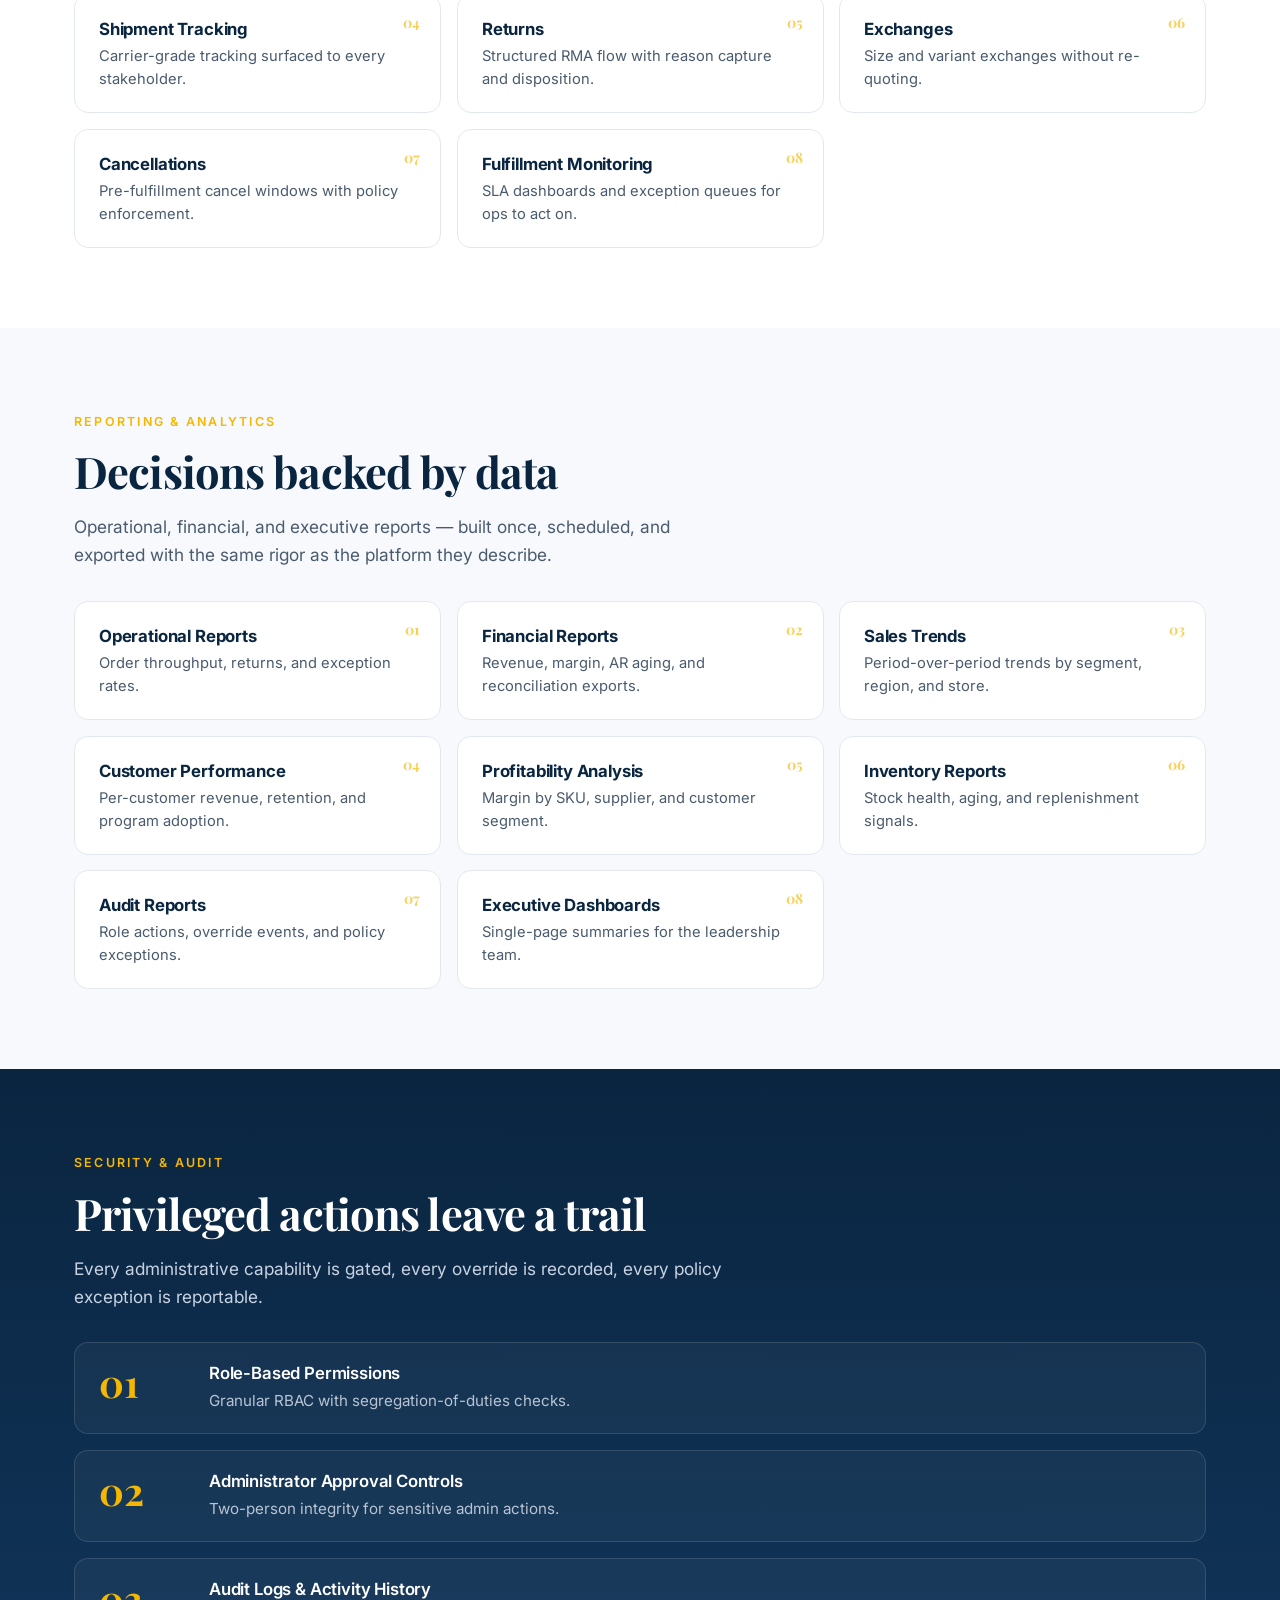
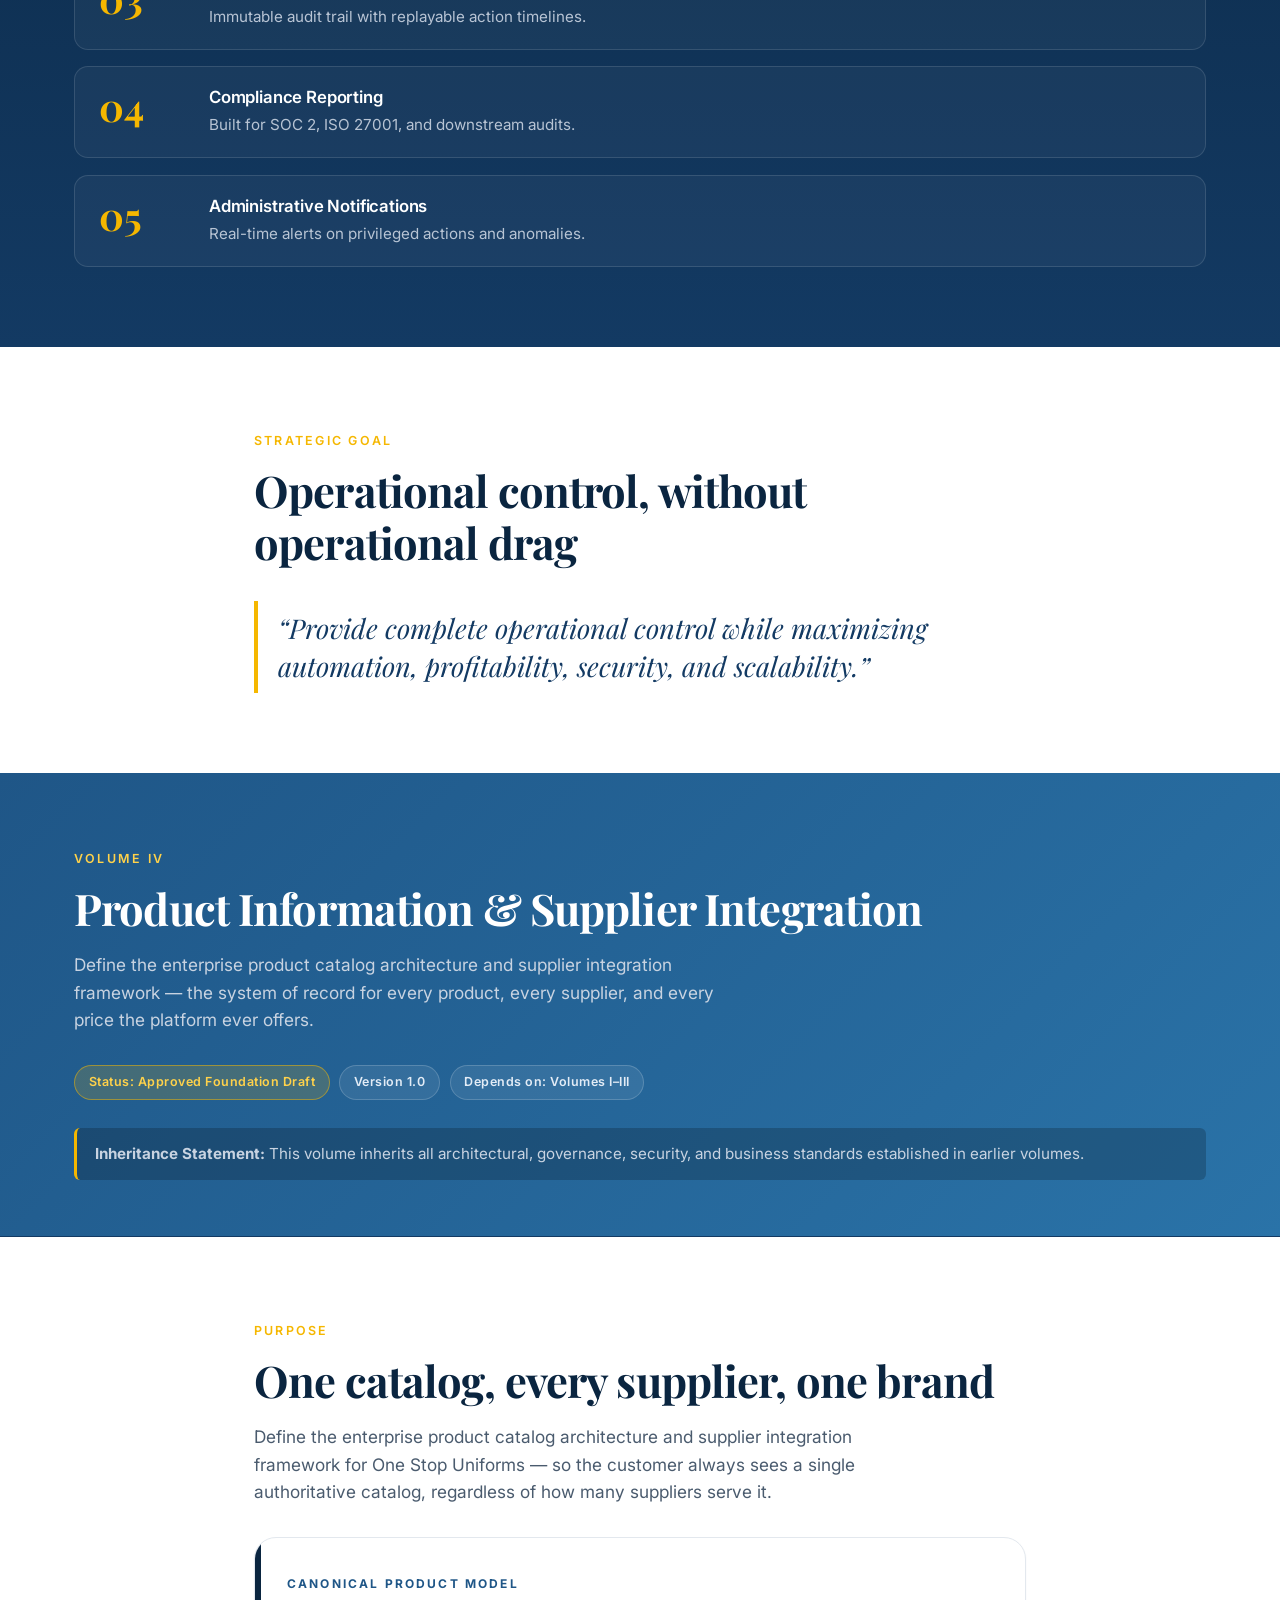
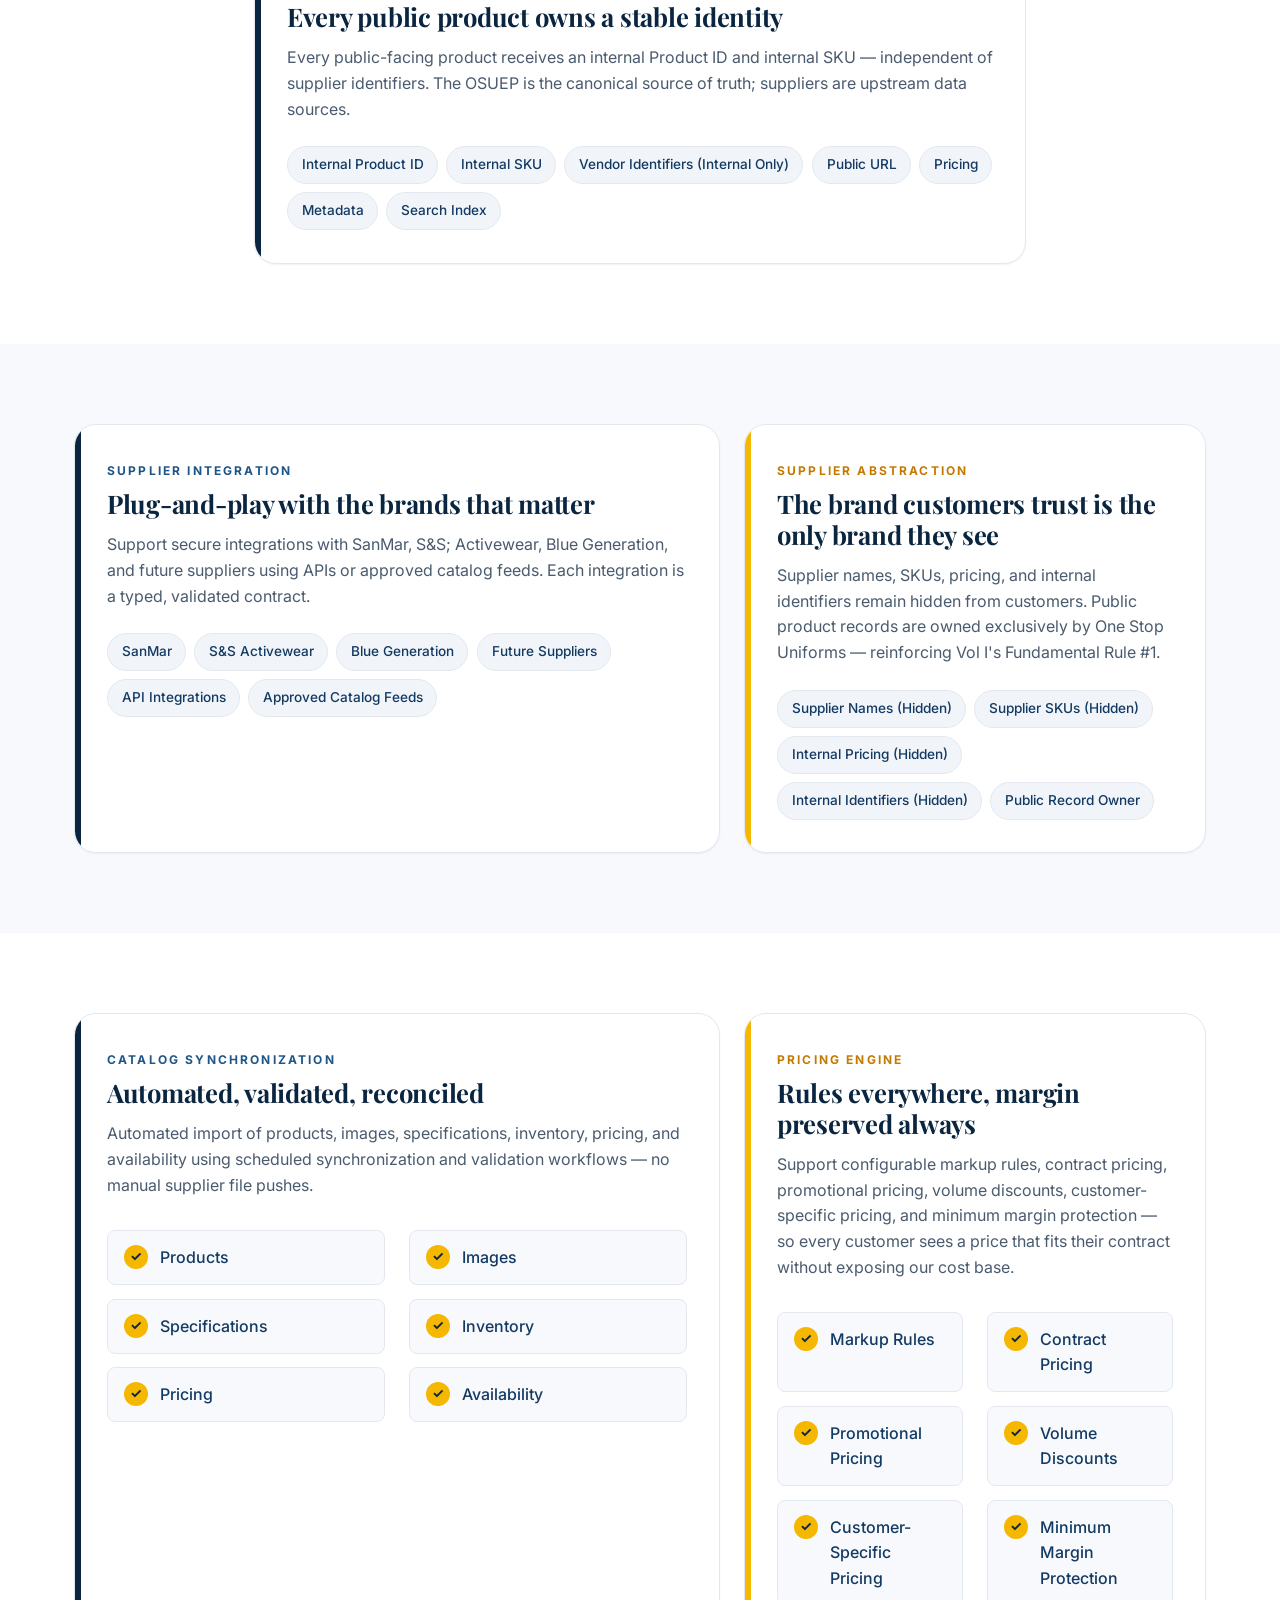
==== commit 8225b5e1: "feat: add Volume VII — Marketing, AI & Growth Strategy Seven content blocks per the spec: - Digital " ====
--- a/public/index.html
+++ b/public/index.html
@@ -7,7 +7,7 @@
   <meta name="author" content="One Stop Uniforms" />
   <meta name="robots" content="index,follow" />
   <meta property="og:title" content="One Stop Uniforms — Enterprise Master Specification" />
-  <meta property="og:description" content="The constitutional foundation of the OSUEP. Volumes I–VI approved; volumes VII–VIII in spec." />
+  <meta property="og:description" content="The constitutional foundation of the OSUEP. Volumes I–VII approved; volume VIII in spec." />
   <meta property="og:type" content="website" />
   <title>One Stop Uniforms — Enterprise Master Specification</title>
   <link rel="icon" href="data:image/svg+xml,%3Csvg xmlns='http://www.w3.org/2000/svg' viewBox='0 0 64 64'%3E%3Crect width='64' height='64' rx='12' fill='%230a2540'/%3E%3Ctext x='50%25' y='58%25' text-anchor='middle' font-family='Georgia,serif' font-size='34' font-weight='700' fill='%23f5b700'%3EO%3C/text%3E%3C/svg%3E" />
@@ -23,7 +23,7 @@
   <!-- Top bar -->
   <div class="topbar">
     <div class="container topbar__inner">
-      <span class="topbar__badge">Volumes I–VI · Approved Foundation Drafts</span>
+      <span class="topbar__badge">Volumes I–VII · Approved Foundation Drafts</span>
       <span class="topbar__meta">Enterprise Master Specification · Confidential — Internal Use Only</span>
     </div>
   </div>
@@ -51,6 +51,7 @@
         <a href="#vol4">Vol IV</a>
         <a href="#vol5">Vol V</a>
         <a href="#vol6">Vol VI</a>
+        <a href="#vol7">Vol VII</a>
         <a href="#library">Library</a>
         <a href="#charter">AI Charter</a>
         <a href="#roadmap">25-Year Vision</a>
@@ -68,6 +69,7 @@
       <a href="#vol4">Volume IV — Product &amp; Supplier</a>
       <a href="#vol5">Volume V — Embroidery &amp; Production</a>
       <a href="#vol6">Volume VI — Technical Architecture</a>
+      <a href="#vol7">Volume VII — Marketing, AI &amp; Growth</a>
       <a href="#library">Specification Library</a>
       <a href="#charter">AI Charter</a>
       <a href="#roadmap">25-Year Vision</a>
@@ -90,7 +92,7 @@
         </p>
         <div class="hero__meta">
           <div><span class="hero__meta-label">Volumes</span><span class="hero__meta-value">I – VIII</span></div>
-          <div><span class="hero__meta-label">Approved</span><span class="hero__meta-value">6 of 8</span></div>
+          <div><span class="hero__meta-label">Approved</span><span class="hero__meta-value">7 of 8</span></div>
           <div><span class="hero__meta-label">Version</span><span class="hero__meta-value">1.0</span></div>
           <div><span class="hero__meta-label">Owner</span><span class="hero__meta-value">One Stop Uniforms</span></div>
         </div>
@@ -101,6 +103,7 @@
           <a href="#vol4" class="btn btn--ghost">Volume IV</a>
           <a href="#vol5" class="btn btn--ghost">Volume V</a>
           <a href="#vol6" class="btn btn--ghost">Volume VI</a>
+          <a href="#vol7" class="btn btn--ghost">Volume VII</a>
           <a href="#library" class="btn btn--ghost">All 8 Volumes</a>
         </div>
       </div>
@@ -1345,6 +1348,225 @@
 
     </div><!-- /#vol6 -->
 
+    <!-- ====================== VOLUME VII ====================== -->
+    <div id="vol7">
+
+    <!-- Volume VII banner -->
+    <section class="section volume-banner volume-banner--violet" id="volume-7">
+      <div class="container">
+        <p class="section__eyebrow">Volume VII</p>
+        <h2 class="section__title">Marketing, AI &amp; Growth Strategy</h2>
+        <p class="section__lede">
+          Define the long-term marketing, artificial intelligence, customer
+          acquisition, retention, and growth strategy &mdash; the engine that
+          compounds the value of every other volume.
+        </p>
+        <div class="volume-meta">
+          <span class="volume-meta__pill volume-meta__pill--approved">Status: Approved Foundation Draft</span>
+          <span class="volume-meta__pill">Version 1.0</span>
+          <span class="volume-meta__pill">Depends on: Volumes I–VI</span>
+        </div>
+        <div class="volume-banner__quote">
+          <strong>Inheritance Statement:</strong> This volume inherits all
+          governance, architecture, customer experience, product, and engineering
+          standards established in the previous volumes.
+        </div>
+      </div>
+    </section>
+
+    <!-- Vol VII — Purpose + Digital Marketing -->
+    <section class="section" id="vol7-purpose">
+      <div class="container container--narrow">
+        <p class="section__eyebrow">Purpose</p>
+        <h2 class="section__title">Compounding the value of the platform</h2>
+        <p class="section__lede">
+          Define the long-term marketing, artificial intelligence, customer
+          acquisition, retention, and growth strategy for the One Stop Uniforms
+          Enterprise Platform.
+        </p>
+        <div class="card card--feature card--accent">
+          <p class="card__eyebrow">Digital Marketing</p>
+          <h3 class="card__title">Where the platform meets the market</h3>
+          <p class="card__body">
+            Enterprise SEO, content marketing, Google Business Profile, social
+            media strategy, email marketing, SMS campaigns, paid advertising,
+            referral programs, and reputation management &mdash; every channel,
+            one platform voice.
+          </p>
+          <ul class="chip-grid" aria-label="Digital marketing capabilities">
+            <li class="chip">Enterprise SEO</li>
+            <li class="chip">Content Marketing</li>
+            <li class="chip">Google Business Profile</li>
+            <li class="chip">Social Media Strategy</li>
+            <li class="chip">Email Marketing</li>
+            <li class="chip">SMS Campaigns</li>
+            <li class="chip">Paid Advertising</li>
+            <li class="chip">Referral Programs</li>
+            <li class="chip">Reputation Management</li>
+          </ul>
+        </div>
+      </div>
+    </section>
+
+    <!-- Vol VII — Artificial Intelligence -->
+    <section class="section section--alt" id="vol7-ai">
+      <div class="container">
+        <p class="section__eyebrow">Artificial Intelligence</p>
+        <h2 class="section__title">AI inside the platform</h2>
+        <p class="section__lede">
+          AI-powered product search, recommendations, quote assistance, customer
+          support, artwork review, analytics, sales forecasting, and workflow
+          automation &mdash; governed by the Vol I AI Development Charter.
+        </p>
+        <ul class="values-grid">
+          <li class="value" data-i="01"><h4>Product Search</h4><p>Natural-language and semantic discovery.</p></li>
+          <li class="value" data-i="02"><h4>Recommendations</h4><p>Personalized suggestions at every step.</p></li>
+          <li class="value" data-i="03"><h4>Quote Assistance</h4><p>AI-guided quoting workflows.</p></li>
+          <li class="value" data-i="04"><h4>Customer Support</h4><p>Always-on assistants with human escalation paths.</p></li>
+          <li class="value" data-i="05"><h4>Artwork Review</h4><p>Pre-flight + quality checks using computer vision.</p></li>
+          <li class="value" data-i="06"><h4>Analytics</h4><p>Anomaly detection, segment insights, operational telemetry.</p></li>
+          <li class="value" data-i="07"><h4>Sales Forecasting</h4><p>Predictive models for inventory and staffing.</p></li>
+          <li class="value" data-i="08"><h4>Workflow Automation</h4><p>Repetitive processes handed to AI under human oversight.</p></li>
+        </ul>
+      </div>
+    </section>
+
+    <!-- Vol VII — CRM + Analytics & BI (split) -->
+    <section class="section section--split" id="vol7-crm-analytics">
+      <div class="container">
+        <div class="card card--feature">
+          <p class="card__eyebrow">Customer Relationship Management</p>
+          <h3 class="card__title">One view of every customer</h3>
+          <p class="card__body">
+            Lead capture, CRM integration, sales pipelines, follow-up automation,
+            customer segmentation, lifecycle marketing, and contract renewal
+            reminders &mdash; relationships, automated but personal.
+          </p>
+          <ul class="charter-grid">
+            <li><span class="check" aria-hidden="true">&#10003;</span> Lead Capture</li>
+            <li><span class="check" aria-hidden="true">&#10003;</span> CRM Integration</li>
+            <li><span class="check" aria-hidden="true">&#10003;</span> Sales Pipelines</li>
+            <li><span class="check" aria-hidden="true">&#10003;</span> Follow-up Automation</li>
+            <li><span class="check" aria-hidden="true">&#10003;</span> Customer Segmentation</li>
+            <li><span class="check" aria-hidden="true">&#10003;</span> Lifecycle Marketing</li>
+            <li><span class="check" aria-hidden="true">&#10003;</span> Contract Renewal Reminders</li>
+          </ul>
+        </div>
+
+        <div class="card card--feature card--accent">
+          <p class="card__eyebrow">Analytics &amp; Business Intelligence</p>
+          <h3 class="card__title">Decisions, instrumented</h3>
+          <p class="card__body">
+            Executive dashboards, customer lifetime value, marketing attribution,
+            conversion funnels, campaign performance, profitability analysis,
+            and predictive reporting &mdash; the analytics layer the Vol III
+            dashboards plug into.
+          </p>
+          <ul class="chip-grid" aria-label="Analytics &amp; BI capabilities">
+            <li class="chip">Executive Dashboards</li>
+            <li class="chip">Customer Lifetime Value</li>
+            <li class="chip">Marketing Attribution</li>
+            <li class="chip">Conversion Funnels</li>
+            <li class="chip">Campaign Performance</li>
+            <li class="chip">Profitability Analysis</li>
+            <li class="chip">Predictive Reporting</li>
+          </ul>
+        </div>
+      </div>
+    </section>
+
+    <!-- Vol VII — Growth Strategy -->
+    <section class="section section--alt" id="vol7-growth">
+      <div class="container">
+        <p class="section__eyebrow">Growth Strategy</p>
+        <h2 class="section__title">Where the platform goes next</h2>
+        <p class="section__lede">
+          Expansion into additional industries, franchise programs, strategic
+          partnerships, additional suppliers, private-label products, and future
+          marketplace integrations.
+        </p>
+        <ul class="values-grid">
+          <li class="value" data-i="01"><h4>Additional Industries</h4><p>Expand beyond the core sectors with minimal platform rework.</p></li>
+          <li class="value" data-i="02"><h4>Franchise Programs</h4><p>Multi-site operators under shared storefronts and catalogs.</p></li>
+          <li class="value" data-i="03"><h4>Strategic Partnerships</h4><p>Co-marketing and co-selling with aligned brands.</p></li>
+          <li class="value" data-i="04"><h4>Additional Suppliers</h4><p>Continuously expanding the canonical catalog (Vol IV).</p></li>
+          <li class="value" data-i="05"><h4>Private-Label Products</h4><p>OSUEP-branded and customer-branded SKUs at scale.</p></li>
+          <li class="value" data-i="06"><h4>Marketplace Integrations</h4><p>Future integrations with adjacent B2B marketplaces.</p></li>
+        </ul>
+      </div>
+    </section>
+
+    <!-- Vol VII — Mobile & Future Channels (dark) -->
+    <section class="section section--dark" id="vol7-mobile">
+      <div class="container">
+        <p class="section__eyebrow section__eyebrow--light">Mobile &amp; Future Channels</p>
+        <h2 class="section__title section__title--light">Wherever the customer works</h2>
+        <p class="section__lede section__lede--light">
+          Native mobile applications, customer self-service, push notifications,
+          AI assistants, voice interfaces, and future omnichannel commerce.
+        </p>
+        <ol class="rules-list">
+          <li class="rule">
+            <span class="rule__num">01</span>
+            <div class="rule__body">
+              <h4>Native Mobile Applications</h4>
+              <p>iOS and Android experiences at parity with the web platform.</p>
+            </div>
+          </li>
+          <li class="rule">
+            <span class="rule__num">02</span>
+            <div class="rule__body">
+              <h4>Customer Self-Service</h4>
+              <p>Profiles, saved carts, reorders, and tracking in-app.</p>
+            </div>
+          </li>
+          <li class="rule">
+            <span class="rule__num">03</span>
+            <div class="rule__body">
+              <h4>Push Notifications</h4>
+              <p>Order updates, approvals, and shipment milestones.</p>
+            </div>
+          </li>
+          <li class="rule">
+            <span class="rule__num">04</span>
+            <div class="rule__body">
+              <h4>AI Assistants</h4>
+              <p>Always-on procurement help, grounded in catalog and contracts.</p>
+            </div>
+          </li>
+          <li class="rule">
+            <span class="rule__num">05</span>
+            <div class="rule__body">
+              <h4>Voice Interfaces</h4>
+              <p>Voice-driven ordering for hands-busy roles.</p>
+            </div>
+          </li>
+          <li class="rule">
+            <span class="rule__num">06</span>
+            <div class="rule__body">
+              <h4>Future Omnichannel Commerce</h4>
+              <p>New channels onboarded without disrupting existing ones.</p>
+            </div>
+          </li>
+        </ol>
+      </div>
+    </section>
+
+    <!-- Vol VII — Strategic Goal -->
+    <section class="section" id="vol7-strategic-goal">
+      <div class="container container--narrow">
+        <p class="section__eyebrow">Strategic Goal</p>
+        <h2 class="section__title">A sustainable growth engine</h2>
+        <blockquote class="pull-quote">
+          “Build a sustainable growth engine that combines enterprise marketing,
+          artificial intelligence, automation, and analytics to maximize customer
+          acquisition, retention, and long-term business value.”
+        </blockquote>
+      </div>
+    </section>
+
+    </div><!-- /#vol7 -->
+
     <!-- ====================== SPECIFICATION LIBRARY ====================== -->
     <section class="section section--alt" id="library">
       <div class="container">
@@ -1352,8 +1574,7 @@
         <h2 class="section__title">All eight volumes</h2>
         <p class="section__lede">
           The OSUEP master specification is structured as eight volumes. Volumes
-          I–VI are approved; Volumes VII–VIII are in development and will land in
-          succession.
+          I–VII are approved; Volume VIII is in development and will land next.
         </p>
         <ul class="library" aria-label="Specification volumes">
           <li class="library__item library__item--approved" id="lib-1">
@@ -1404,12 +1625,12 @@
               <span class="library__pill library__pill--ok">Approved</span>
             </div>
           </li>
-          <li class="library__item" id="lib-7">
+          <li class="library__item library__item--approved" id="lib-7">
             <span class="library__num">VII</span>
             <div class="library__body">
-              <h4>Pending Spec</h4>
-              <p>Awaiting governing document from One Stop Uniforms.</p>
-              <span class="library__pill">Pending</span>
+              <h4>Marketing, AI &amp; Growth Strategy</h4>
+              <p>Digital marketing, AI, CRM, analytics, growth, mobile &amp; future channels.</p>
+              <span class="library__pill library__pill--ok">Approved</span>
             </div>
           </li>
           <li class="library__item" id="lib-8">
@@ -1532,6 +1753,15 @@
             </svg>
             <p class="seal__label">Approved</p>
           </div>
+          <div class="seal seal--small">
+            <svg viewBox="0 0 200 200" width="100" height="100" aria-hidden="true">
+              <circle cx="100" cy="100" r="92" fill="none" stroke="#0a2540" stroke-width="3"/>
+              <circle cx="100" cy="100" r="74" fill="none" stroke="#0a2540" stroke-width="1"/>
+              <text x="100" y="90" text-anchor="middle" font-family="Georgia, serif" font-size="22" font-weight="700" fill="#0a2540">OSUEP</text>
+              <text x="100" y="115" text-anchor="middle" font-family="Inter, sans-serif" font-size="9" letter-spacing="2" fill="#0a2540">VOLUME VII · v1.0</text>
+            </svg>
+            <p class="seal__label">Approved</p>
+          </div>
         </div>
       </div>
     </section>
@@ -1550,6 +1780,7 @@
         <a href="#vol4">Volume IV</a>
         <a href="#vol5">Volume V</a>
         <a href="#vol6">Volume VI</a>
+        <a href="#vol7">Volume VII</a>
         <a href="#library">Library</a>
         <a href="#charter">AI Charter</a>
         <a href="#roadmap">25-Year Vision</a>
--- a/public/styles.css
+++ b/public/styles.css
@@ -686,6 +686,9 @@
 .volume-banner--slate {
   background: linear-gradient(135deg, #2a3a4d 0%, #4a5b6e 100%);
 }
+.volume-banner--violet {
+  background: linear-gradient(135deg, #3a1a5c 0%, #6b3aa0 100%);
+}
 .volume-meta {
   display: flex;
   flex-wrap: wrap;
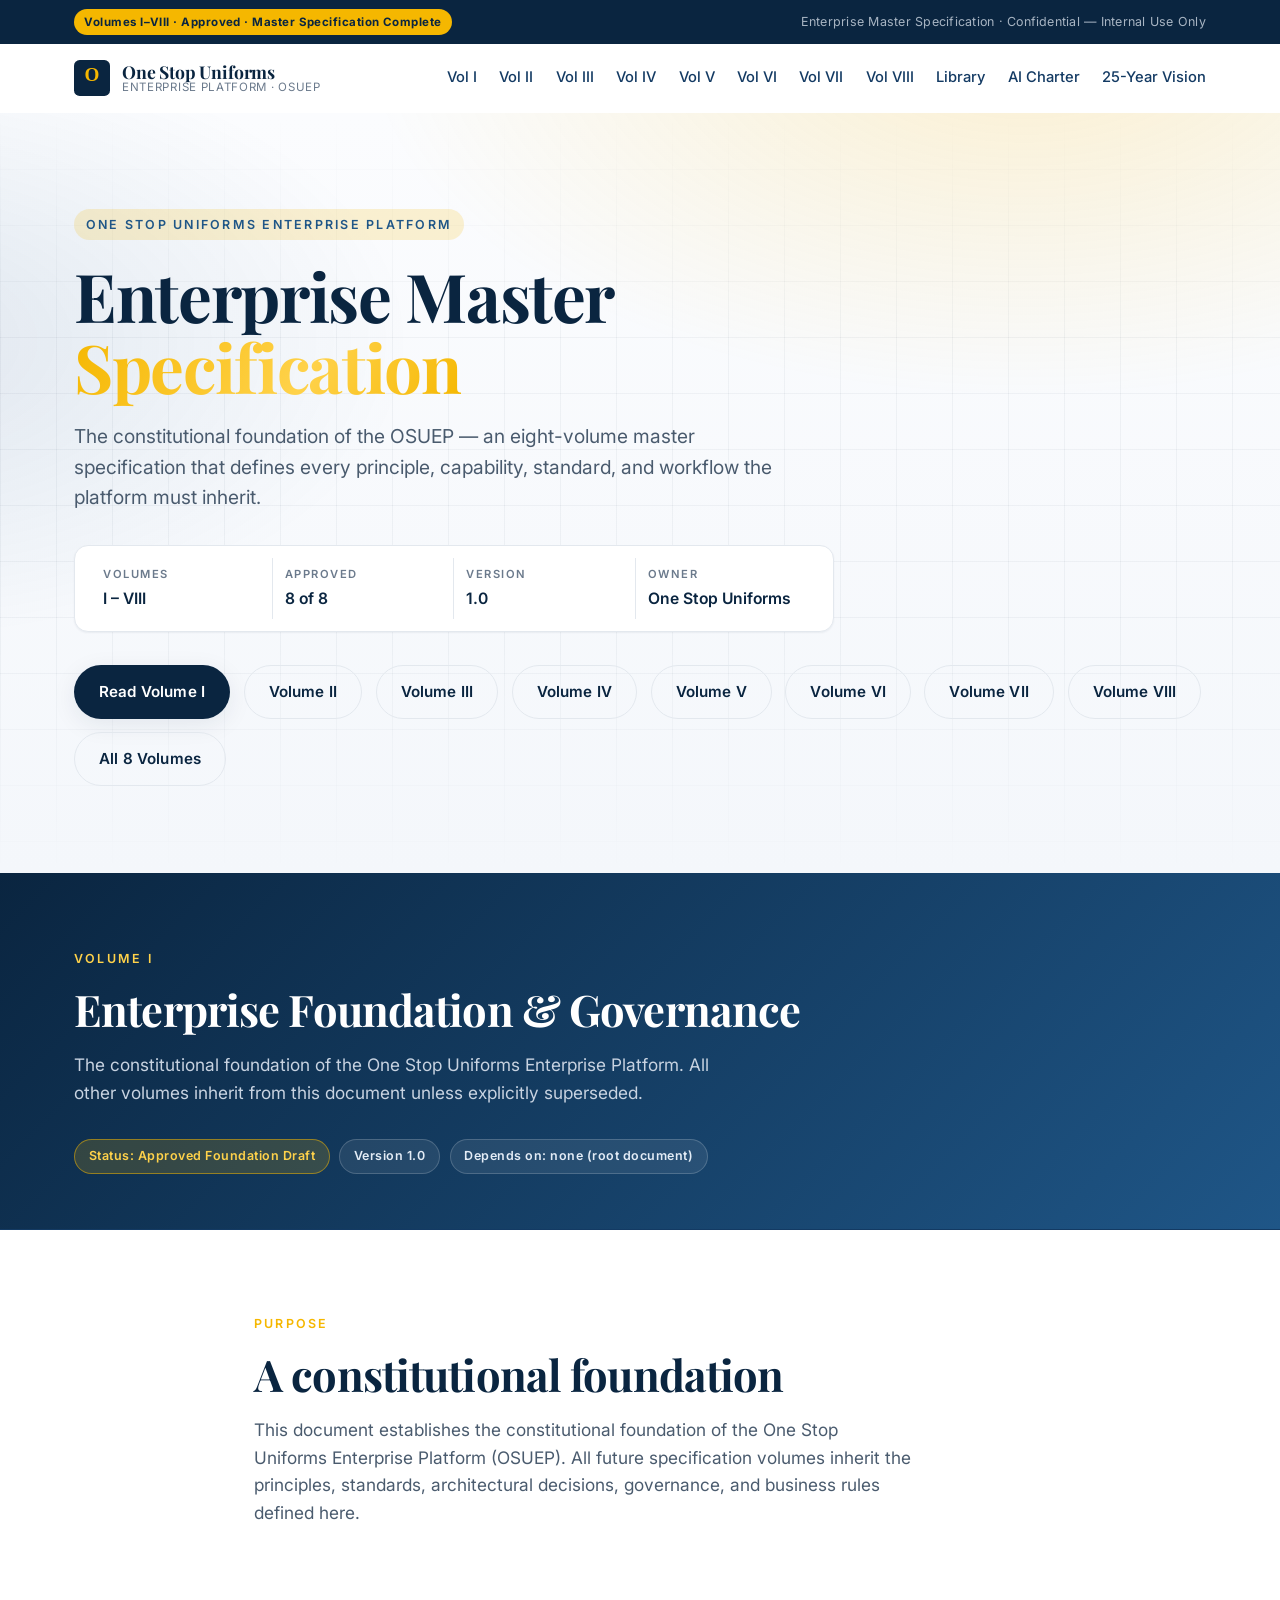
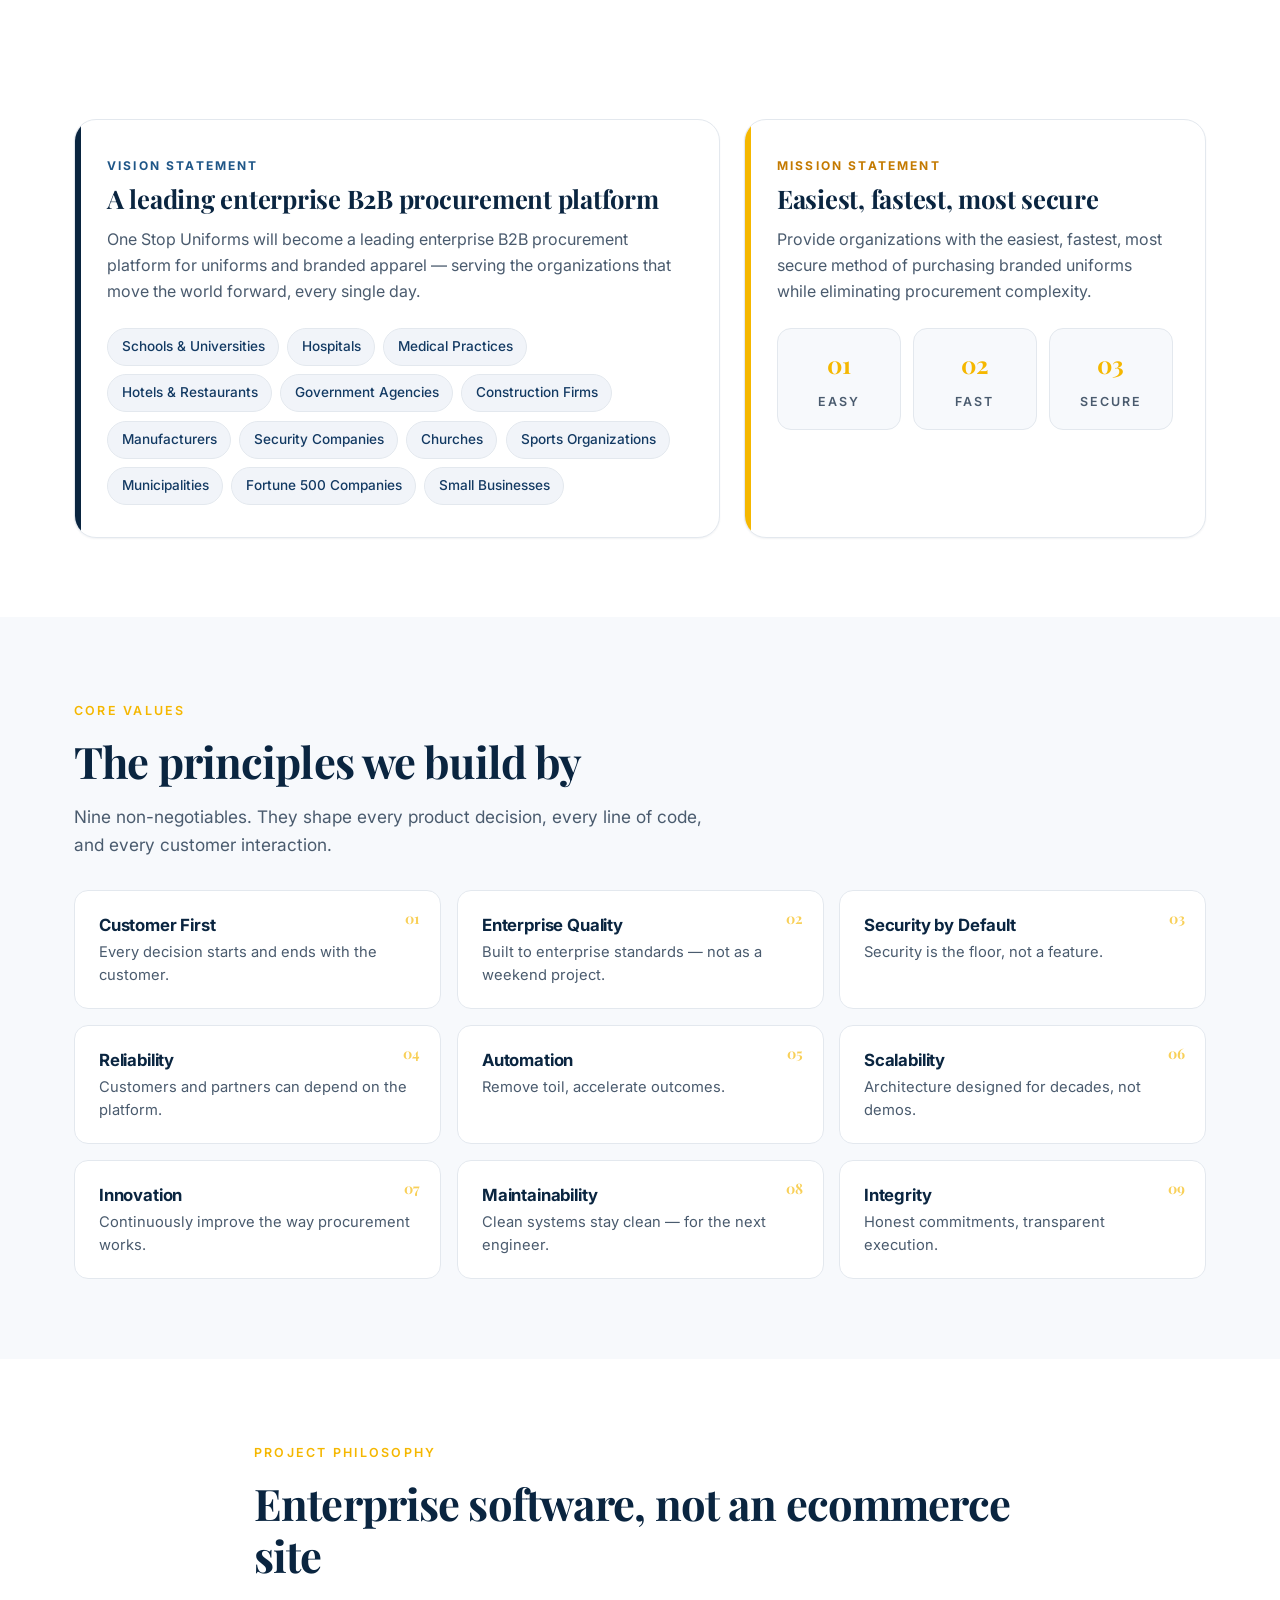
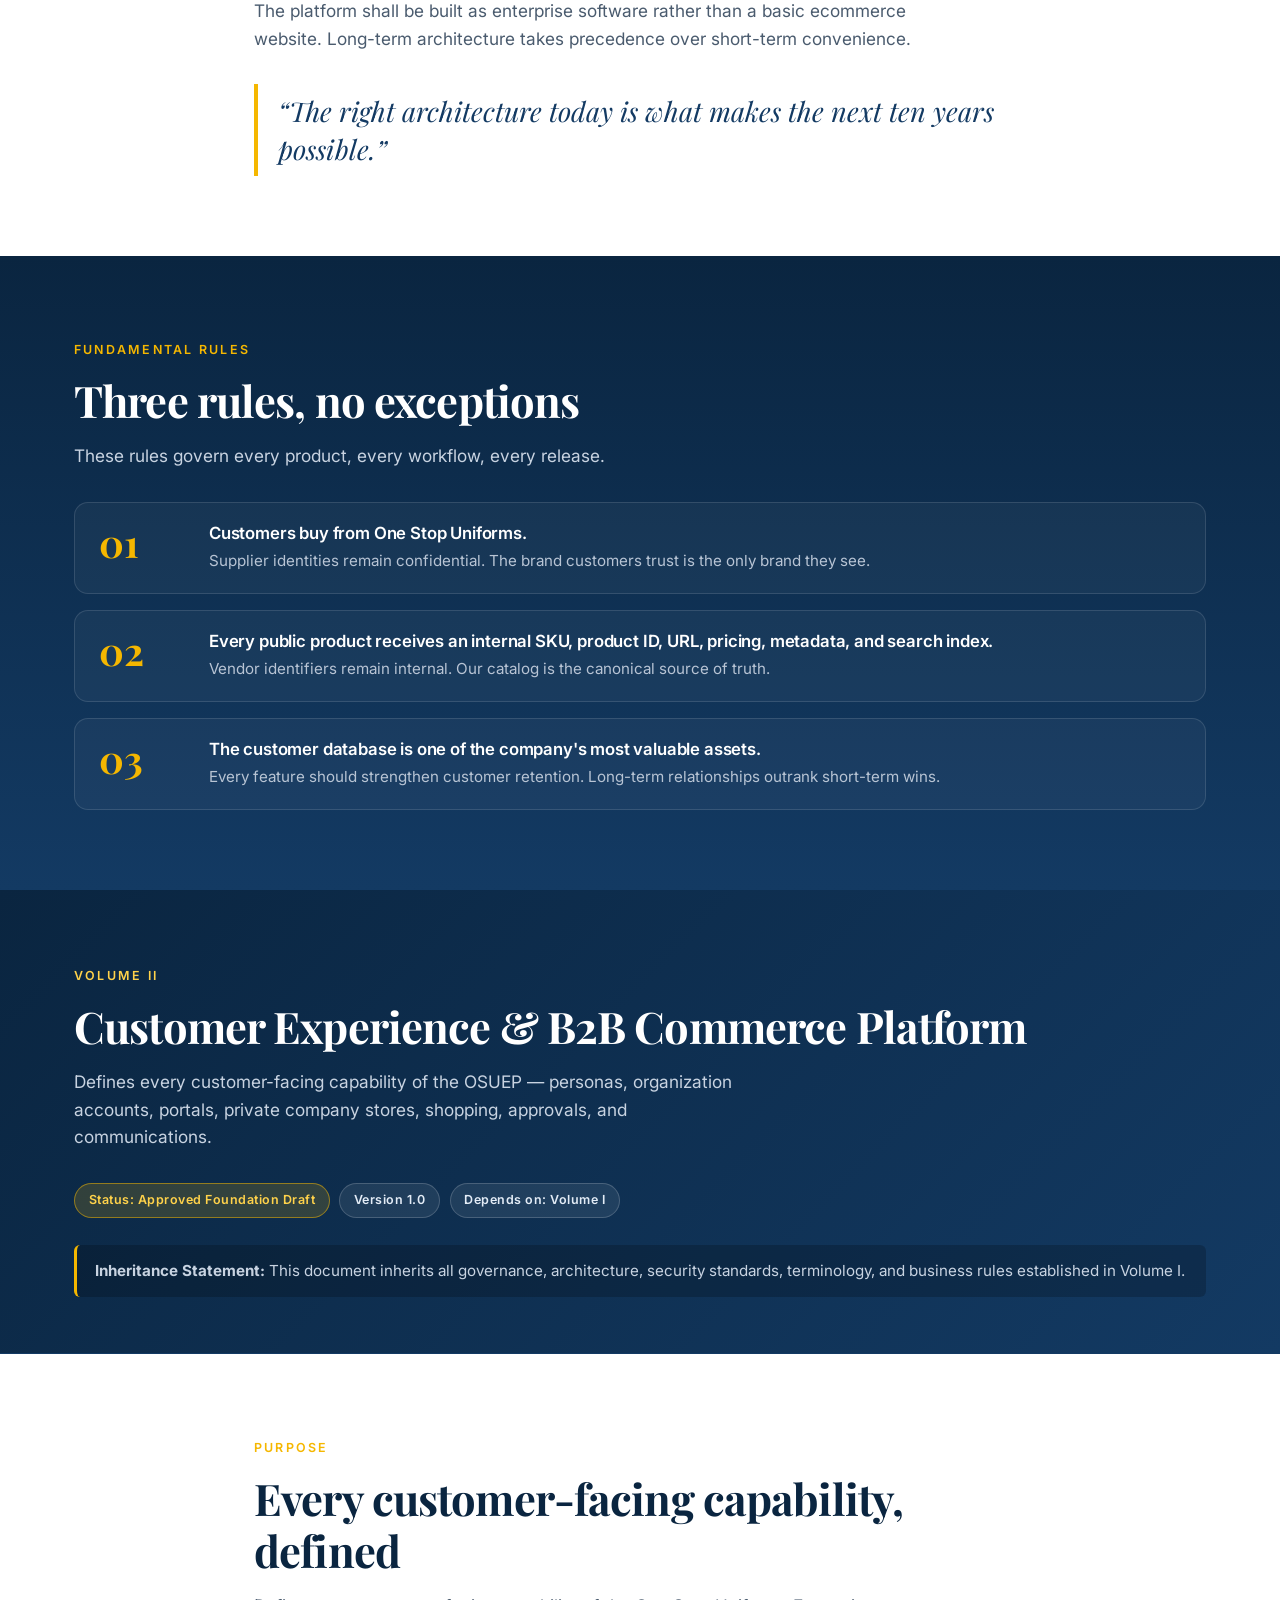
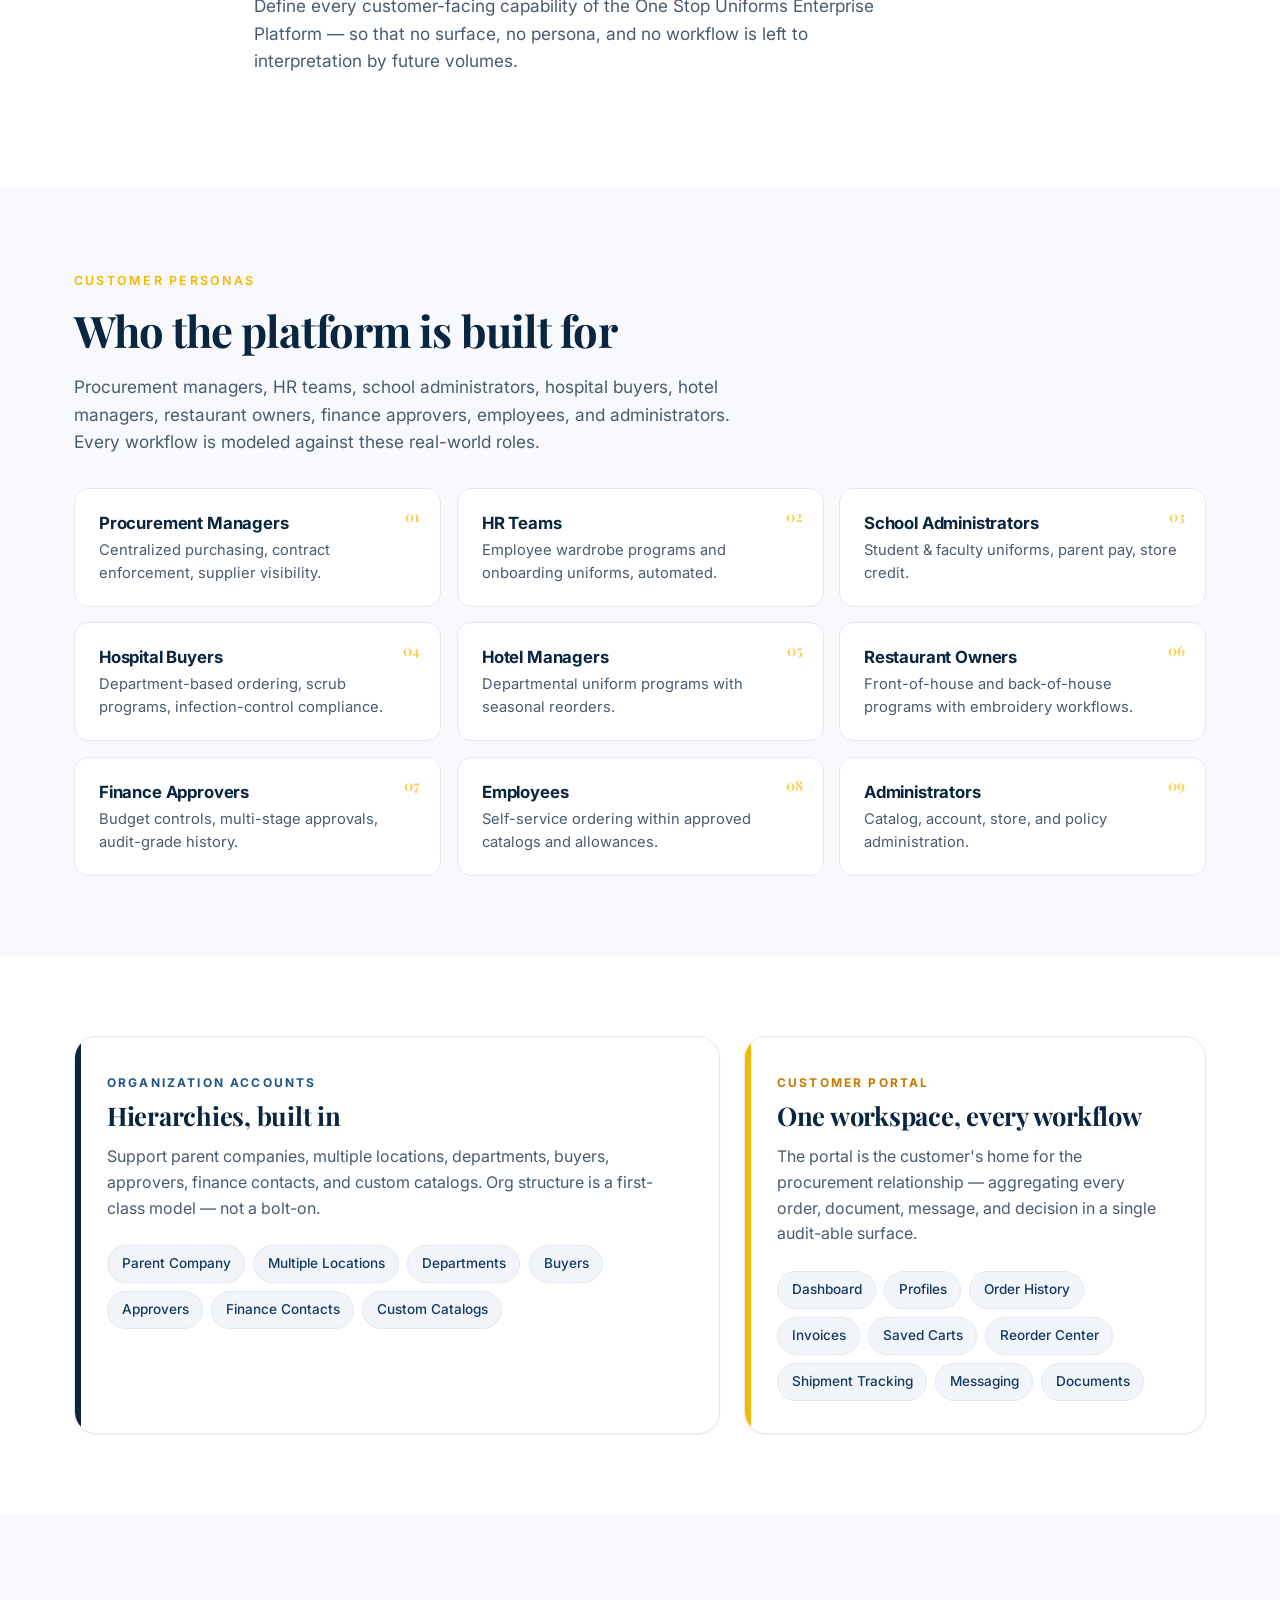
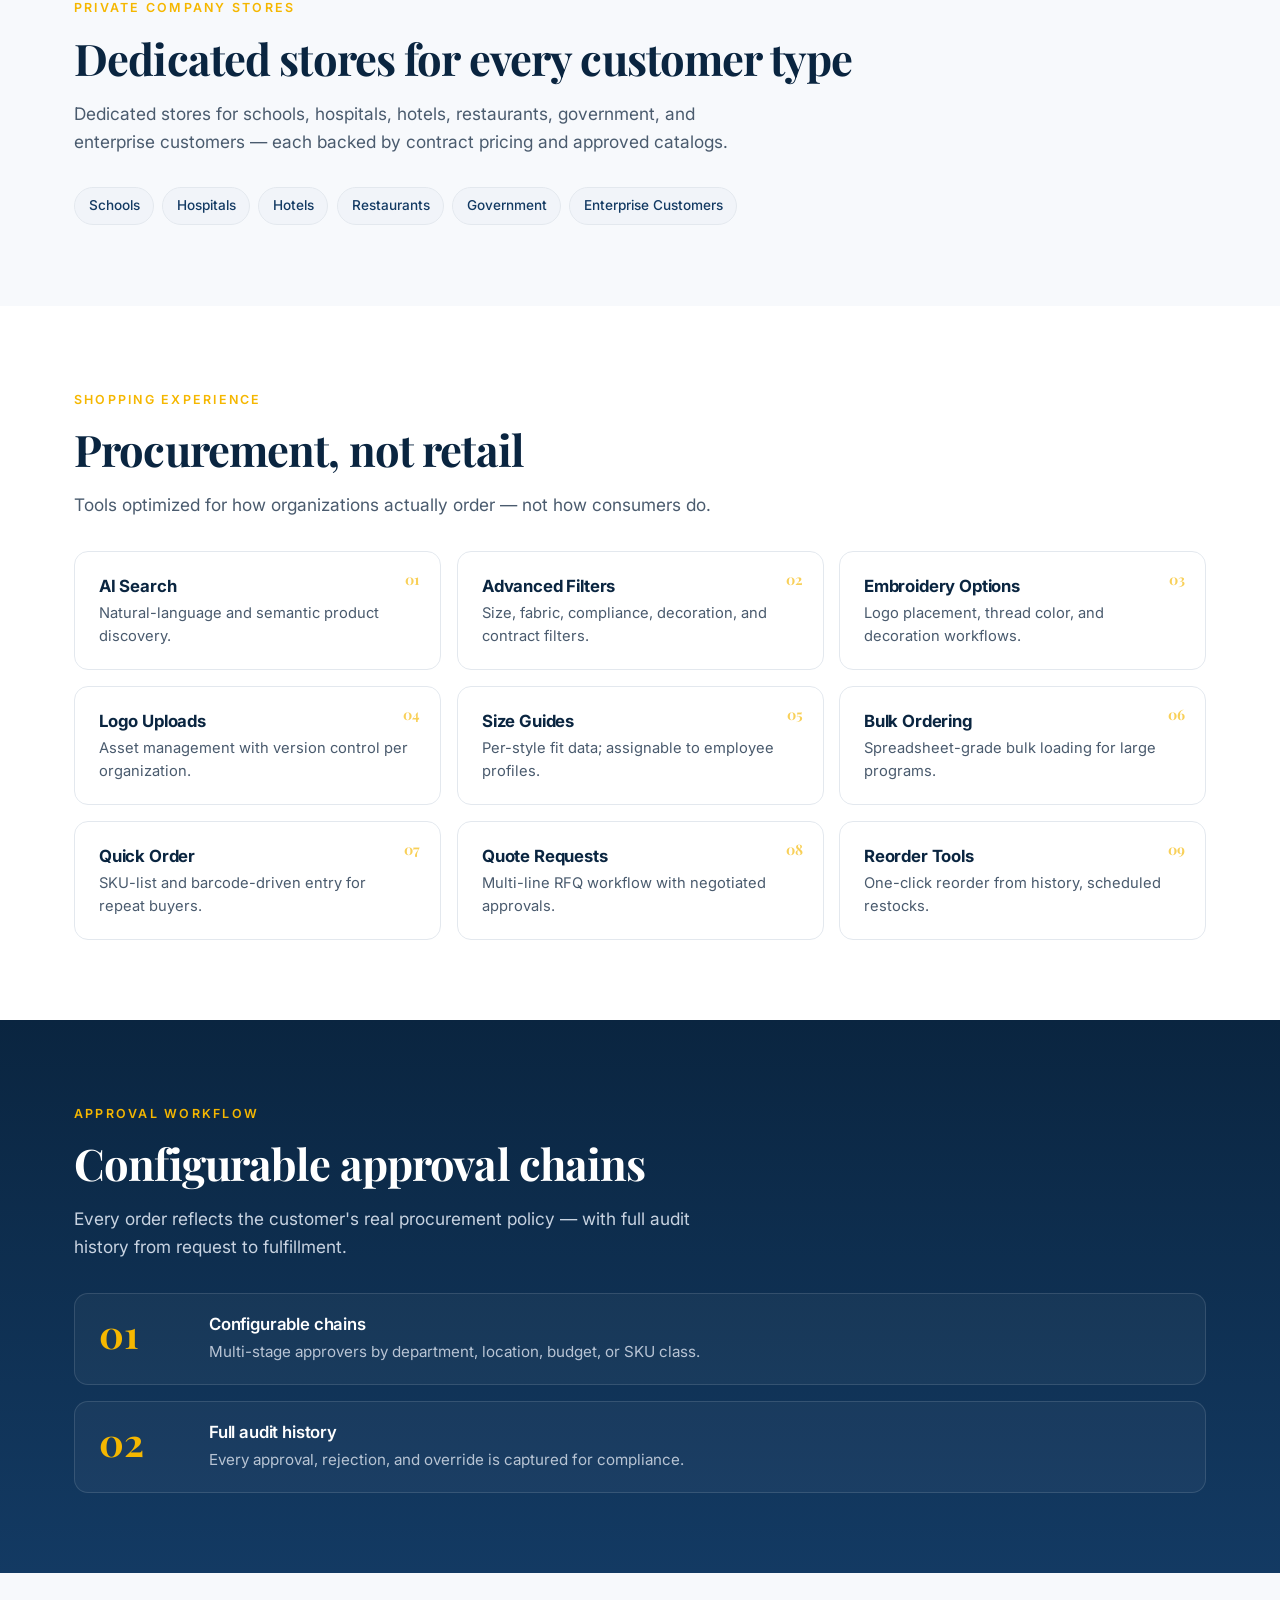
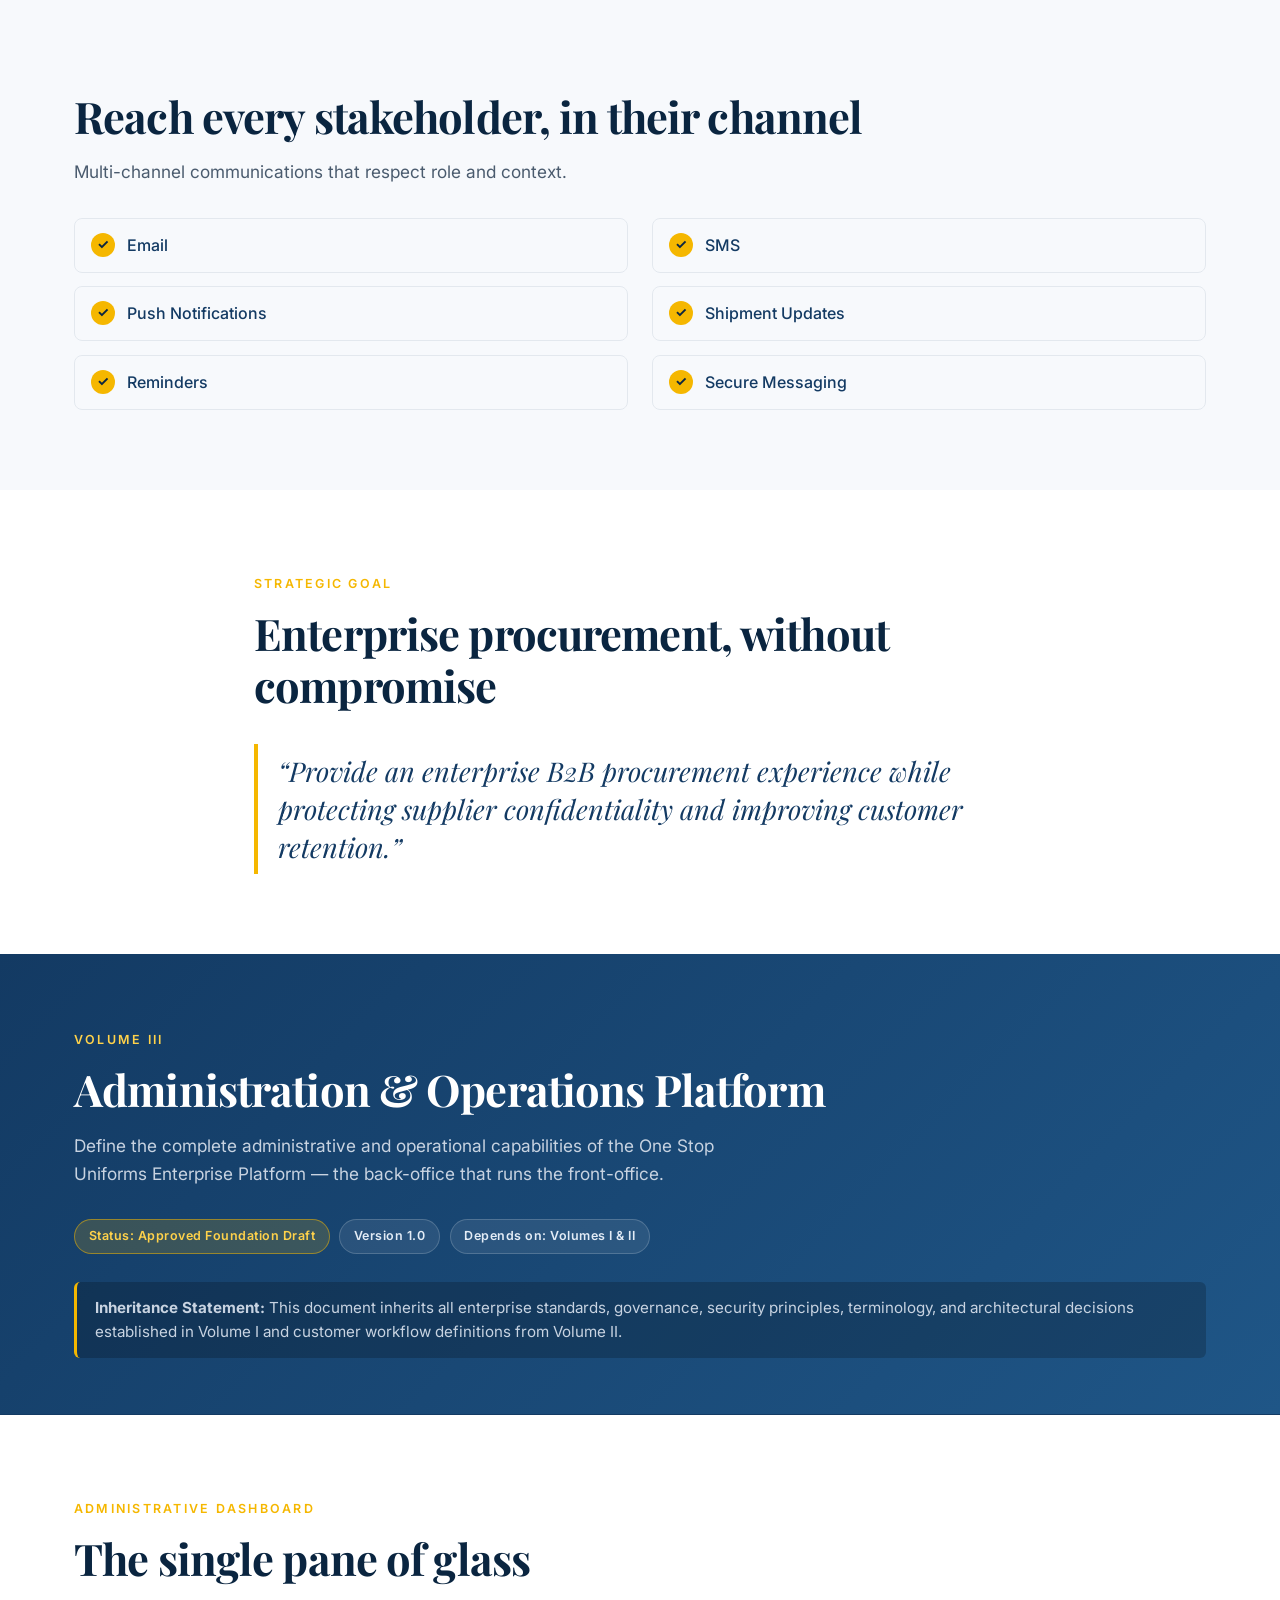
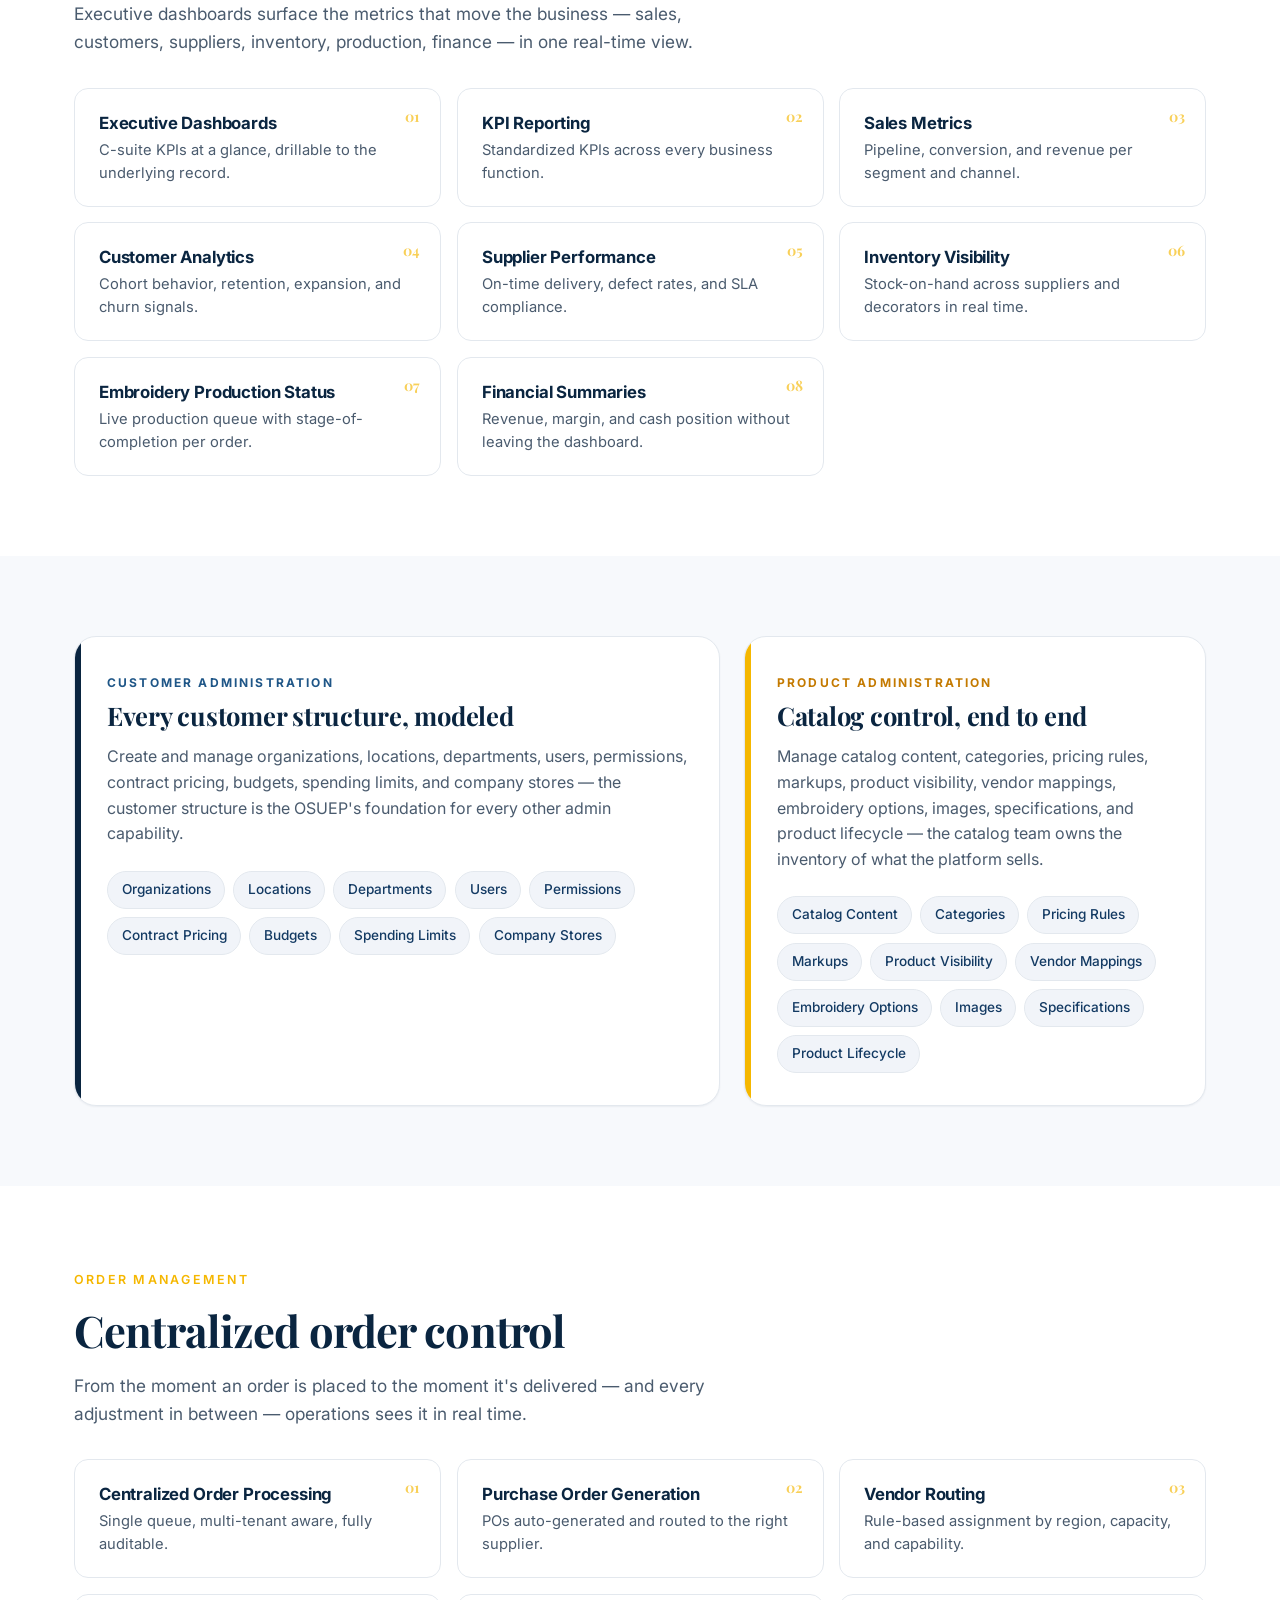
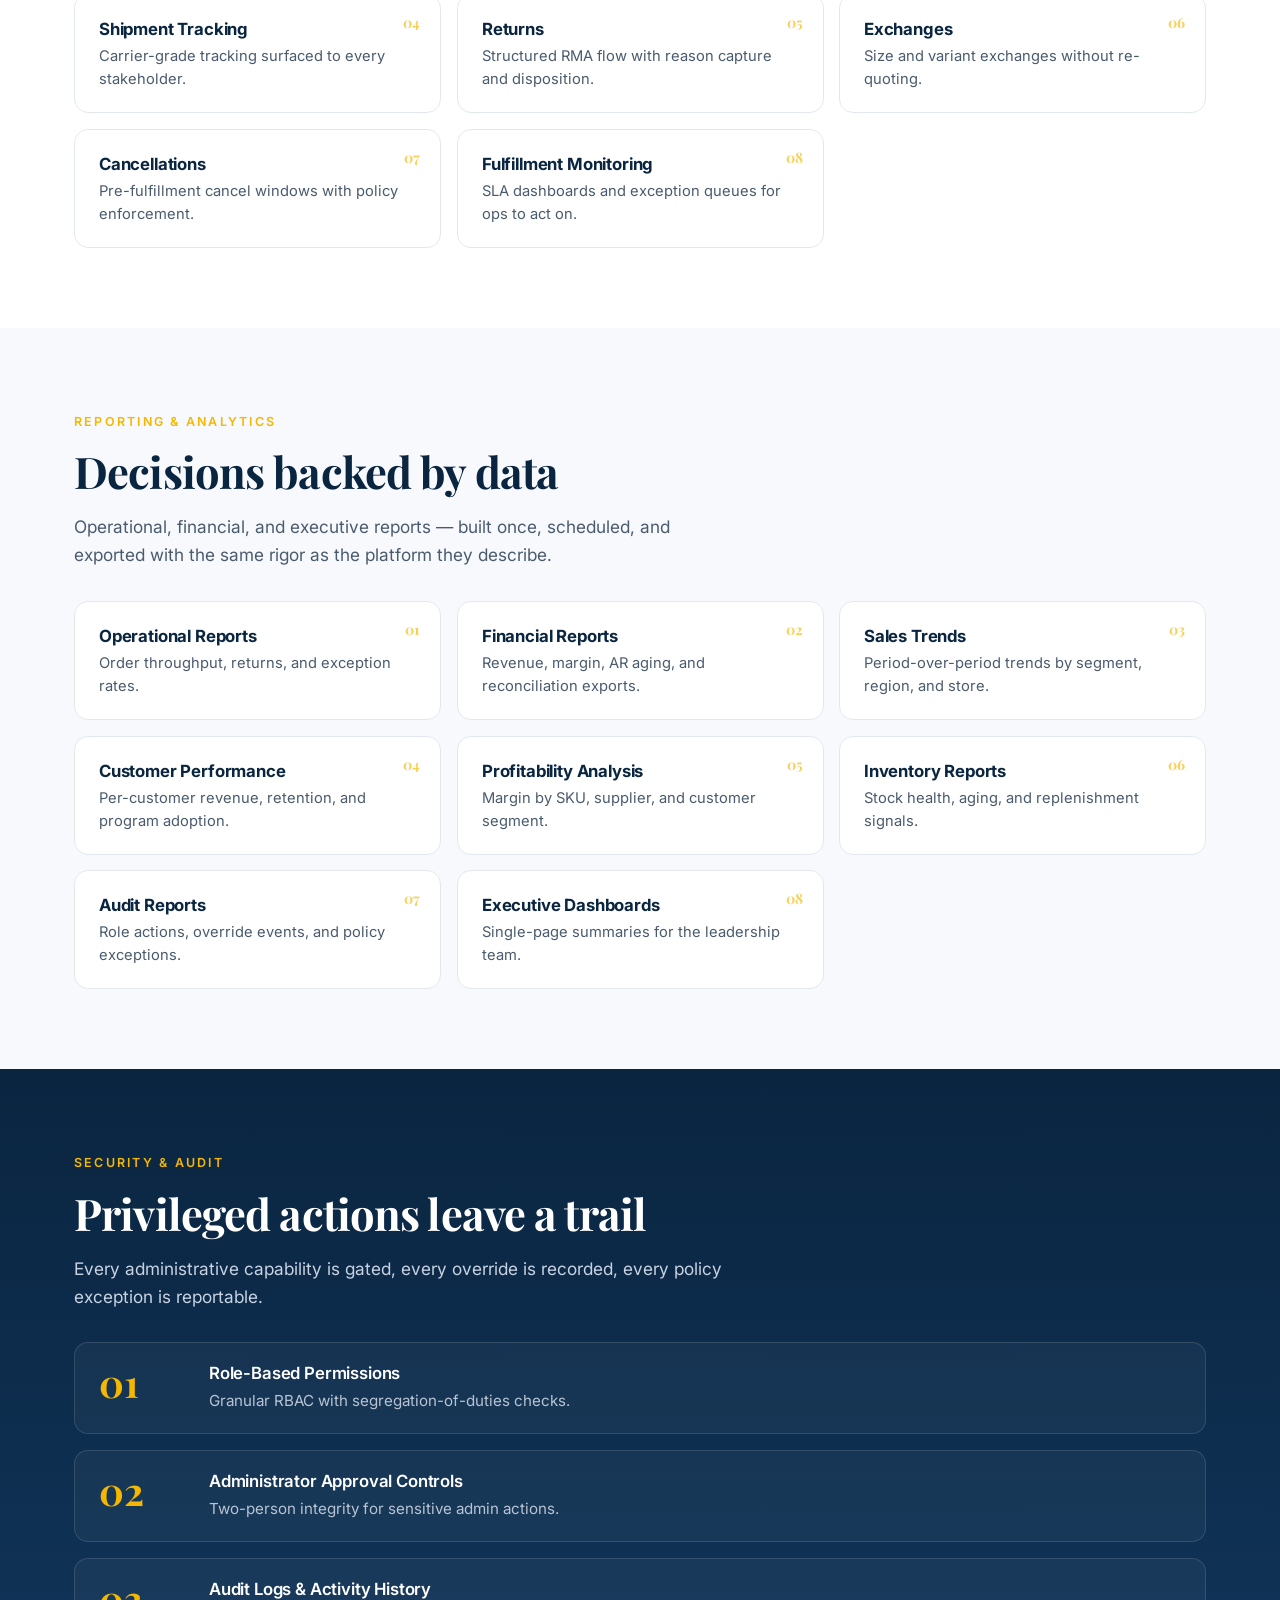
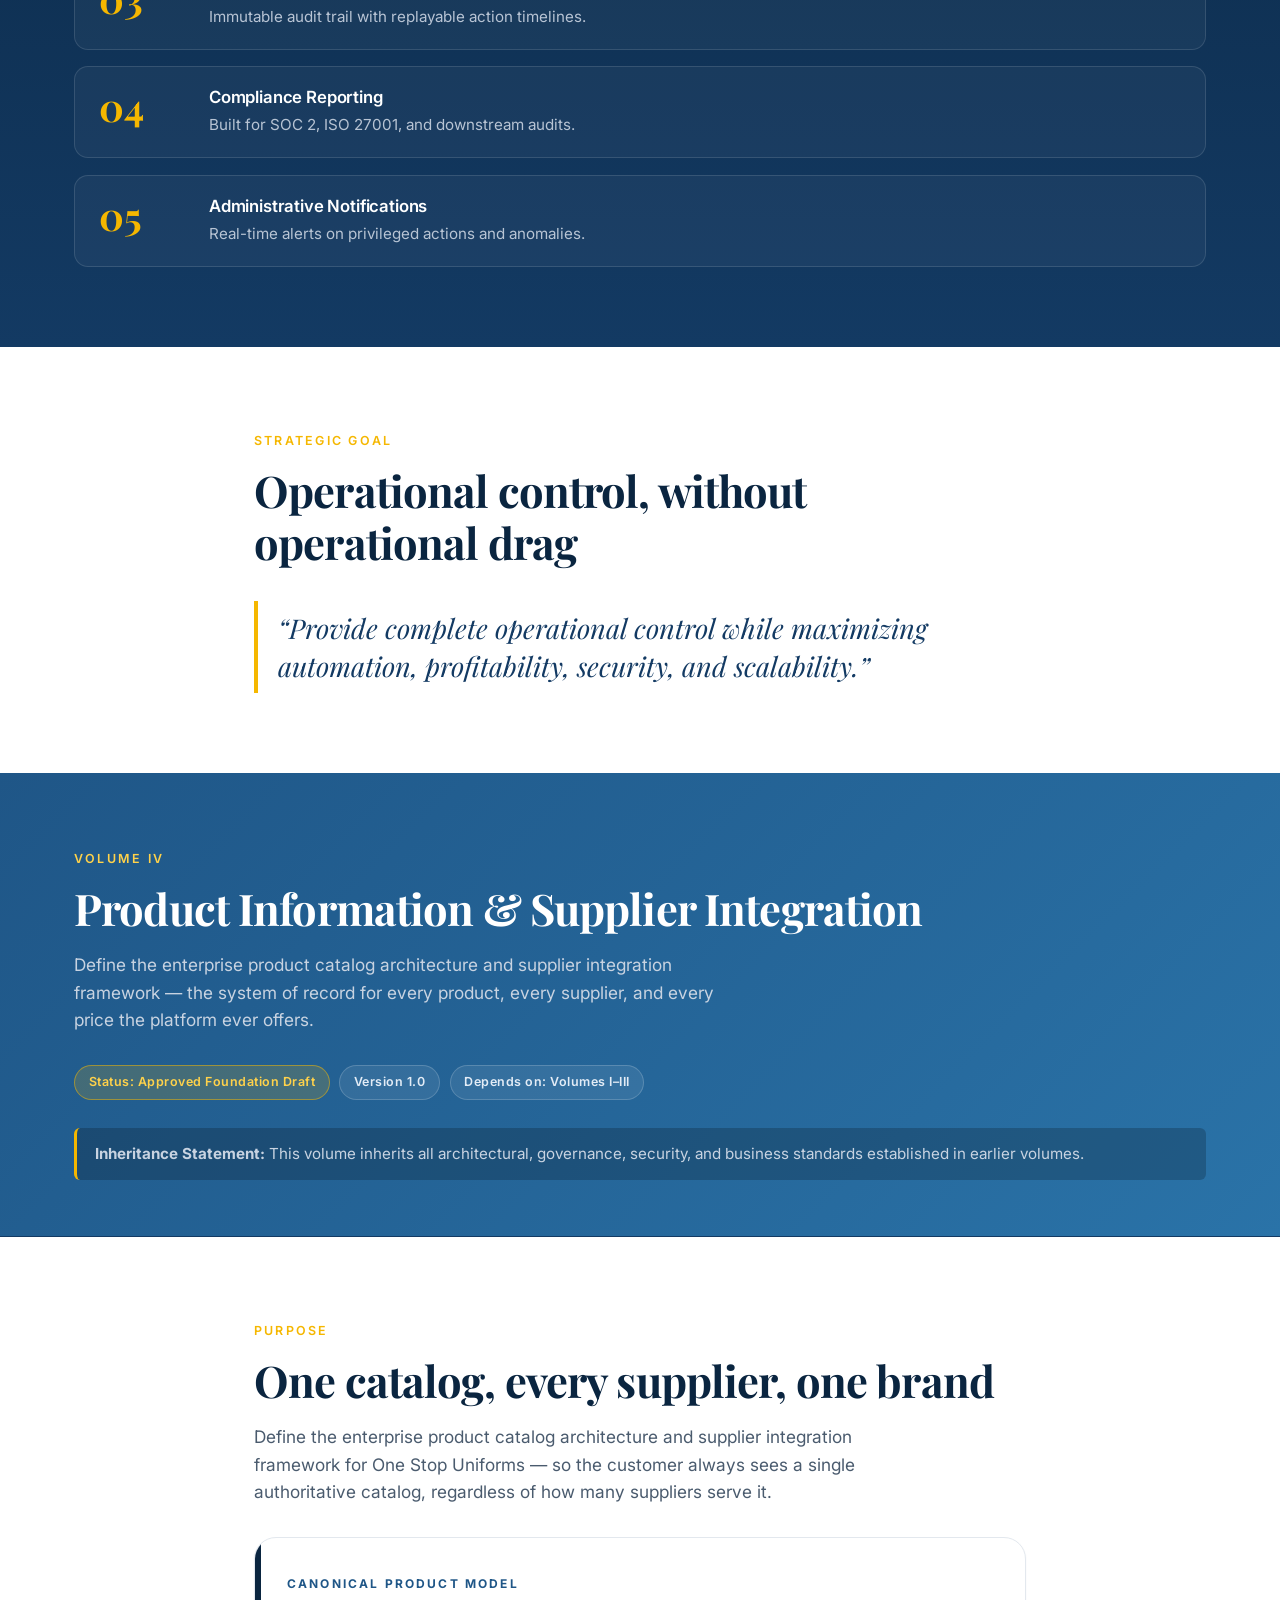
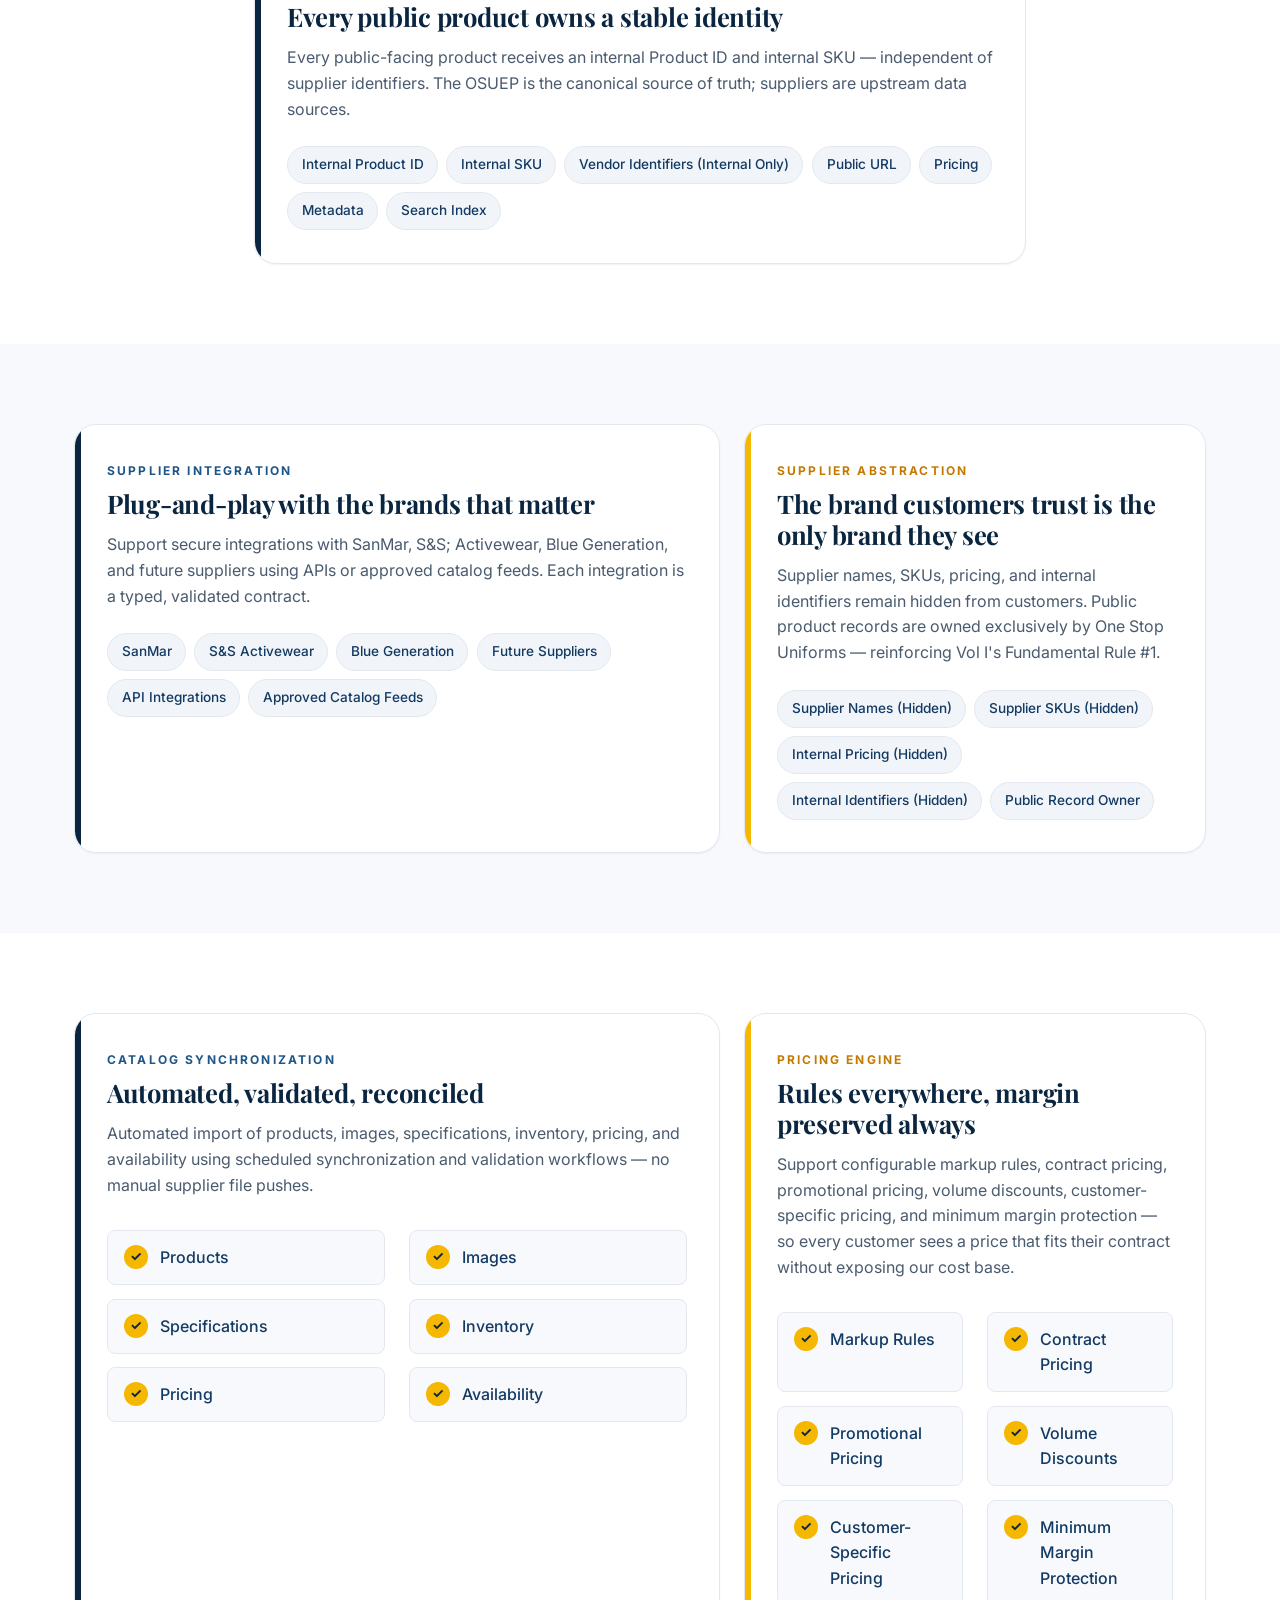
==== commit 1dd971cc: "feat: add Volume VIII — Enterprise AI Master Directive (final) Eight content blocks per the spec: - " ====
--- a/public/index.html
+++ b/public/index.html
@@ -7,7 +7,7 @@
   <meta name="author" content="One Stop Uniforms" />
   <meta name="robots" content="index,follow" />
   <meta property="og:title" content="One Stop Uniforms — Enterprise Master Specification" />
-  <meta property="og:description" content="The constitutional foundation of the OSUEP. Volumes I–VII approved; volume VIII in spec." />
+  <meta property="og:description" content="The constitutional foundation of the OSUEP. All eight volumes approved — master specification complete." />
   <meta property="og:type" content="website" />
   <title>One Stop Uniforms — Enterprise Master Specification</title>
   <link rel="icon" href="data:image/svg+xml,%3Csvg xmlns='http://www.w3.org/2000/svg' viewBox='0 0 64 64'%3E%3Crect width='64' height='64' rx='12' fill='%230a2540'/%3E%3Ctext x='50%25' y='58%25' text-anchor='middle' font-family='Georgia,serif' font-size='34' font-weight='700' fill='%23f5b700'%3EO%3C/text%3E%3C/svg%3E" />
@@ -23,7 +23,7 @@
   <!-- Top bar -->
   <div class="topbar">
     <div class="container topbar__inner">
-      <span class="topbar__badge">Volumes I–VII · Approved Foundation Drafts</span>
+      <span class="topbar__badge">Volumes I–VIII · Approved · Master Specification Complete</span>
       <span class="topbar__meta">Enterprise Master Specification · Confidential — Internal Use Only</span>
     </div>
   </div>
@@ -52,6 +52,7 @@
         <a href="#vol5">Vol V</a>
         <a href="#vol6">Vol VI</a>
         <a href="#vol7">Vol VII</a>
+        <a href="#vol8">Vol VIII</a>
         <a href="#library">Library</a>
         <a href="#charter">AI Charter</a>
         <a href="#roadmap">25-Year Vision</a>
@@ -70,6 +71,7 @@
       <a href="#vol5">Volume V — Embroidery &amp; Production</a>
       <a href="#vol6">Volume VI — Technical Architecture</a>
       <a href="#vol7">Volume VII — Marketing, AI &amp; Growth</a>
+      <a href="#vol8">Volume VIII — AI Master Directive</a>
       <a href="#library">Specification Library</a>
       <a href="#charter">AI Charter</a>
       <a href="#roadmap">25-Year Vision</a>
@@ -92,7 +94,7 @@
         </p>
         <div class="hero__meta">
           <div><span class="hero__meta-label">Volumes</span><span class="hero__meta-value">I – VIII</span></div>
-          <div><span class="hero__meta-label">Approved</span><span class="hero__meta-value">7 of 8</span></div>
+          <div><span class="hero__meta-label">Approved</span><span class="hero__meta-value">8 of 8</span></div>
           <div><span class="hero__meta-label">Version</span><span class="hero__meta-value">1.0</span></div>
           <div><span class="hero__meta-label">Owner</span><span class="hero__meta-value">One Stop Uniforms</span></div>
         </div>
@@ -104,6 +106,7 @@
           <a href="#vol5" class="btn btn--ghost">Volume V</a>
           <a href="#vol6" class="btn btn--ghost">Volume VI</a>
           <a href="#vol7" class="btn btn--ghost">Volume VII</a>
+          <a href="#vol8" class="btn btn--ghost">Volume VIII</a>
           <a href="#library" class="btn btn--ghost">All 8 Volumes</a>
         </div>
       </div>
@@ -1567,14 +1570,260 @@
 
     </div><!-- /#vol7 -->
 
+    <!-- ====================== VOLUME VIII ====================== -->
+    <div id="vol8">
+
+    <!-- Volume VIII banner -->
+    <section class="section volume-banner volume-banner--amber" id="volume-8">
+      <div class="container">
+        <p class="section__eyebrow">Volume VIII</p>
+        <h2 class="section__title">Enterprise AI Master Directive</h2>
+        <p class="section__lede">
+          The governing instruction set for AI coding agents, software developers,
+          architects, designers, QA engineers, and future contributors &mdash;
+          supplementing and enforcing every prior volume.
+        </p>
+        <div class="volume-meta">
+          <span class="volume-meta__pill volume-meta__pill--approved">Status: Governing Directive</span>
+          <span class="volume-meta__pill">Version 1.0</span>
+          <span class="volume-meta__pill">Depends on: Volumes I–VII</span>
+        </div>
+        <div class="volume-banner__quote">
+          <strong>Authority:</strong> This volume is the governing instruction set
+          for AI coding agents, software developers, architects, designers,
+          QA engineers, and future contributors. It supplements and enforces all
+          previous volumes.
+        </div>
+      </div>
+    </section>
+
+    <!-- Vol VIII — Primary Directive + Decision Framework (split) -->
+    <section class="section section--split" id="vol8-primary-directive">
+      <div class="container">
+        <div class="card card--feature card--accent">
+          <p class="card__eyebrow">Primary Directive</p>
+          <h3 class="card__title">Treat Volumes I–VIII as authoritative</h3>
+          <p class="card__body">
+            Treat Volumes I–VIII collectively as the authoritative specification
+            for the One Stop Uniforms Enterprise Platform. Preserve existing
+            functionality while improving architecture, security,
+            maintainability, scalability, usability, and automation.
+          </p>
+          <ul class="charter-grid">
+            <li><span class="check" aria-hidden="true">&#10003;</span> Preserve Functionality</li>
+            <li><span class="check" aria-hidden="true">&#10003;</span> Improve Architecture</li>
+            <li><span class="check" aria-hidden="true">&#10003;</span> Strengthen Security</li>
+            <li><span class="check" aria-hidden="true">&#10003;</span> Maintain Maintainability</li>
+            <li><span class="check" aria-hidden="true">&#10003;</span> Scale Out</li>
+            <li><span class="check" aria-hidden="true">&#10003;</span> Elevate Usability</li>
+            <li><span class="check" aria-hidden="true">&#10003;</span> Expand Automation</li>
+          </ul>
+        </div>
+
+        <div class="card card--feature">
+          <p class="card__eyebrow">Decision Framework</p>
+          <h3 class="card__title">Choose for the long term</h3>
+          <p class="card__body">
+            When multiple valid implementation approaches exist, select the
+            solution that best supports long-term scalability, enterprise
+            security, operational efficiency, and future expansion &mdash;
+            not the one that ships fastest.
+          </p>
+          <ul class="chip-grid" aria-label="Decision criteria">
+            <li class="chip">Long-Term Scalability</li>
+            <li class="chip">Enterprise Security</li>
+            <li class="chip">Operational Efficiency</li>
+            <li class="chip">Future Expansion</li>
+          </ul>
+        </div>
+      </div>
+    </section>
+
+    <!-- Vol VIII — Engineering Standards -->
+    <section class="section section--alt" id="vol8-engineering">
+      <div class="container">
+        <p class="section__eyebrow">Engineering Standards</p>
+        <h2 class="section__title">Build software that lasts</h2>
+        <p class="section__lede">
+          Produce production-ready code, modular architecture, comprehensive
+          documentation, automated testing, secure coding practices, version
+          control discipline, and maintainable implementations.
+        </p>
+        <ul class="values-grid">
+          <li class="value" data-i="01"><h4>Production-Ready Code</h4><p>Code that ships to enterprise customers without rework.</p></li>
+          <li class="value" data-i="02"><h4>Modular Architecture</h4><p>Composable parts with clear contracts.</p></li>
+          <li class="value" data-i="03"><h4>Comprehensive Documentation</h4><p>Documentation as part of the deliverable, not an afterthought.</p></li>
+          <li class="value" data-i="04"><h4>Automated Testing</h4><p>Unit, integration, and end-to-end coverage on every change.</p></li>
+          <li class="value" data-i="05"><h4>Secure Coding</h4><p>Threat-aware practices baked into the SDLC.</p></li>
+          <li class="value" data-i="06"><h4>Version Control Discipline</h4><p>Branch hygiene, signed commits, and audit-grade history.</p></li>
+          <li class="value" data-i="07"><h4>Maintainable Implementation</h4><p>Code the next engineer can read, modify, and trust.</p></li>
+        </ul>
+      </div>
+    </section>
+
+    <!-- Vol VIII — Business Protection (the secrecy rules) -->
+    <section class="section" id="vol8-business-protection">
+      <div class="container container--narrow">
+        <p class="section__eyebrow">Business Protection</p>
+        <h2 class="section__title">What must never leak</h2>
+        <p class="section__lede">
+          Never expose supplier identities, internal vendor mappings, confidential
+          pricing, API credentials, or proprietary business logic through public
+          interfaces. Business protection is non-negotiable.
+        </p>
+        <ul class="charter-grid">
+          <li><span class="check" aria-hidden="true">&#10003;</span> Supplier Identities — always hidden</li>
+          <li><span class="check" aria-hidden="true">&#10003;</span> Internal Vendor Mappings — always hidden</li>
+          <li><span class="check" aria-hidden="true">&#10003;</span> Confidential Pricing — always hidden</li>
+          <li><span class="check" aria-hidden="true">&#10003;</span> API Credentials — never stored in repos</li>
+          <li><span class="check" aria-hidden="true">&#10003;</span> Proprietary Business Logic — guarded end-to-end</li>
+        </ul>
+      </div>
+    </section>
+
+    <!-- Vol VIII — Quality Requirements (dark) -->
+    <section class="section section--dark" id="vol8-quality">
+      <div class="container">
+        <p class="section__eyebrow section__eyebrow--light">Quality Requirements</p>
+        <h2 class="section__title section__title--light">Every feature, every time</h2>
+        <p class="section__lede section__lede--light">
+          Every feature should include validation, logging, error handling,
+          accessibility, responsive design, auditability, and performance
+          optimization &mdash; the floor, not the ceiling.
+        </p>
+        <ol class="rules-list">
+          <li class="rule">
+            <span class="rule__num">01</span>
+            <div class="rule__body">
+              <h4>Validation</h4>
+              <p>Inputs validated at every boundary; rejected loudly when wrong.</p>
+            </div>
+          </li>
+          <li class="rule">
+            <span class="rule__num">02</span>
+            <div class="rule__body">
+              <h4>Logging</h4>
+              <p>Structured, searchable, and useful for ops without leaking data.</p>
+            </div>
+          </li>
+          <li class="rule">
+            <span class="rule__num">03</span>
+            <div class="rule__body">
+              <h4>Error Handling</h4>
+              <p>Graceful degradation; no silent failures.</p>
+            </div>
+          </li>
+          <li class="rule">
+            <span class="rule__num">04</span>
+            <div class="rule__body">
+              <h4>Accessibility</h4>
+              <p>WCAG-conformant UX on every customer-facing surface.</p>
+            </div>
+          </li>
+          <li class="rule">
+            <span class="rule__num">05</span>
+            <div class="rule__body">
+              <h4>Responsive Design</h4>
+              <p>Mobile, tablet, desktop, and beyond &mdash; by default.</p>
+            </div>
+          </li>
+          <li class="rule">
+            <span class="rule__num">06</span>
+            <div class="rule__body">
+              <h4>Auditability</h4>
+              <p>Privileged actions leave a trail; immutable when required.</p>
+            </div>
+          </li>
+          <li class="rule">
+            <span class="rule__num">07</span>
+            <div class="rule__body">
+              <h4>Performance Optimization</h4>
+              <p>Quantified budgets enforced in CI; regressions caught early.</p>
+            </div>
+          </li>
+        </ol>
+      </div>
+    </section>
+
+    <!-- Vol VIII — Documentation + Long-Term Vision (split) -->
+    <section class="section section--split section--alt" id="vol8-docs-vision">
+      <div class="container">
+        <div class="card card--feature">
+          <p class="card__eyebrow">Documentation</p>
+          <h3 class="card__title">Decision trails, codified</h3>
+          <p class="card__body">
+            Document architecture decisions, APIs, workflows, deployment
+            procedures, operational guidance, and future enhancement
+            opportunities &mdash; so every choice is traceable.
+          </p>
+          <ul class="chip-grid" aria-label="Documentation scope">
+            <li class="chip">Architecture Decisions</li>
+            <li class="chip">APIs</li>
+            <li class="chip">Workflows</li>
+            <li class="chip">Deployment Procedures</li>
+            <li class="chip">Operational Guidance</li>
+            <li class="chip">Future Enhancements</li>
+          </ul>
+        </div>
+
+        <div class="card card--feature card--accent">
+          <p class="card__eyebrow">Long-Term Vision</p>
+          <h3 class="card__title">An ecosystem, not a moment</h3>
+          <p class="card__body">
+            Design the platform for continuous growth into a comprehensive
+            enterprise procurement ecosystem capable of supporting additional
+            industries, suppliers, decorators, marketplaces, and AI-driven
+            business processes.
+          </p>
+          <ul class="chip-grid" aria-label="Long-term growth vectors">
+            <li class="chip">Additional Industries</li>
+            <li class="chip">Additional Suppliers</li>
+            <li class="chip">Decorators</li>
+            <li class="chip">Marketplaces</li>
+            <li class="chip">AI-Driven Processes</li>
+          </ul>
+        </div>
+      </div>
+    </section>
+
+    <!-- Vol VIII — Final Directive (dark, big) -->
+    <section class="section section--dark section--final" id="vol8-final-directive">
+      <div class="container container--narrow">
+        <p class="section__eyebrow section__eyebrow--light">Final Directive</p>
+        <h2 class="section__title section__title--light" style="text-align:center; font-size: clamp(1.8rem, 3.2vw, 2.5rem);">Build software worthy of enterprise customers.</h2>
+        <p class="section__lede section__lede--light" style="text-align:center; font-size: clamp(1.05rem, 1.6vw, 1.2rem);">
+          Optimize for durability over shortcuts, clarity over complexity, and
+          sustainable growth over temporary convenience.
+        </p>
+        <div class="final-seal">
+          <svg viewBox="0 0 220 220" width="160" height="160" aria-hidden="true">
+            <defs>
+              <linearGradient id="goldGradient" x1="0%" y1="0%" x2="100%" y2="100%">
+                <stop offset="0%" stop-color="#f5b700"/>
+                <stop offset="100%" stop-color="#b07a1a"/>
+              </linearGradient>
+            </defs>
+            <circle cx="110" cy="110" r="104" fill="none" stroke="url(#goldGradient)" stroke-width="3"/>
+            <circle cx="110" cy="110" r="86" fill="none" stroke="url(#goldGradient)" stroke-width="1"/>
+            <text x="110" y="100" text-anchor="middle" font-family="Georgia, serif" font-size="24" font-weight="700" fill="#f5b700">OSUEP</text>
+            <text x="110" y="125" text-anchor="middle" font-family="Inter, sans-serif" font-size="9" letter-spacing="2" fill="#f5b700">VOLUME VIII · v1.0</text>
+            <text x="110" y="148" text-anchor="middle" font-family="Inter, sans-serif" font-size="7" letter-spacing="3" fill="#c8862a">GOVERNING DIRECTIVE</text>
+          </svg>
+        </div>
+      </div>
+    </section>
+
+    </div><!-- /#vol8 -->
+
     <!-- ====================== SPECIFICATION LIBRARY ====================== -->
     <section class="section section--alt" id="library">
       <div class="container">
         <p class="section__eyebrow">Specification Library</p>
         <h2 class="section__title">All eight volumes</h2>
         <p class="section__lede">
-          The OSUEP master specification is structured as eight volumes. Volumes
-          I–VII are approved; Volume VIII is in development and will land next.
+          The OSUEP master specification is structured as eight volumes. All
+          eight volumes &mdash; <strong>I through VIII</strong> &mdash; are
+          approved and in force.
         </p>
         <ul class="library" aria-label="Specification volumes">
           <li class="library__item library__item--approved" id="lib-1">
@@ -1633,12 +1882,12 @@
               <span class="library__pill library__pill--ok">Approved</span>
             </div>
           </li>
-          <li class="library__item" id="lib-8">
+          <li class="library__item library__item--approved" id="lib-8">
             <span class="library__num">VIII</span>
             <div class="library__body">
-              <h4>Pending Spec</h4>
-              <p>Awaiting governing document from One Stop Uniforms.</p>
-              <span class="library__pill">Pending</span>
+              <h4>Enterprise AI Master Directive</h4>
+              <p>Primary directive, engineering standards, business protection, decision framework.</p>
+              <span class="library__pill library__pill--ok">Approved</span>
             </div>
           </li>
         </ul>
@@ -1762,6 +2011,15 @@
             </svg>
             <p class="seal__label">Approved</p>
           </div>
+          <div class="seal seal--small seal--gold">
+            <svg viewBox="0 0 200 200" width="100" height="100" aria-hidden="true">
+              <circle cx="100" cy="100" r="92" fill="none" stroke="#b07a1a" stroke-width="3"/>
+              <circle cx="100" cy="100" r="74" fill="none" stroke="#b07a1a" stroke-width="1"/>
+              <text x="100" y="90" text-anchor="middle" font-family="Georgia, serif" font-size="22" font-weight="700" fill="#b07a1a">OSUEP</text>
+              <text x="100" y="115" text-anchor="middle" font-family="Inter, sans-serif" font-size="9" letter-spacing="2" fill="#b07a1a">VOLUME VIII · v1.0</text>
+            </svg>
+            <p class="seal__label">Governing</p>
+          </div>
         </div>
       </div>
     </section>
@@ -1781,6 +2039,7 @@
         <a href="#vol5">Volume V</a>
         <a href="#vol6">Volume VI</a>
         <a href="#vol7">Volume VII</a>
+        <a href="#vol8">Volume VIII</a>
         <a href="#library">Library</a>
         <a href="#charter">AI Charter</a>
         <a href="#roadmap">25-Year Vision</a>
--- a/public/styles.css
+++ b/public/styles.css
@@ -689,6 +689,11 @@
 .volume-banner--violet {
   background: linear-gradient(135deg, #3a1a5c 0%, #6b3aa0 100%);
 }
+.volume-banner--amber {
+  background: linear-gradient(135deg, #5c3a0a 0%, #b07a1a 60%, #c8862a 100%);
+}
+.volume-banner--amber .section__title { color: #fff8e7; }
+.volume-banner--amber .section__lede { color: #f0e5cf; }
 .volume-meta {
   display: flex;
   flex-wrap: wrap;
@@ -812,6 +817,20 @@
 .seal--small .seal__label {
   font-size: 0.72rem;
   letter-spacing: 0.2em;
+}
+.seal--gold .seal__label {
+  color: #b07a1a;
+  font-weight: 700;
+}
+.seal--gold { border-color: rgba(176, 122, 26, 0.35); }
+
+.final-seal {
+  display: flex;
+  justify-content: center;
+  margin-top: 2.5rem;
+}
+.final-seal svg {
+  filter: drop-shadow(0 8px 24px rgba(245, 183, 0, 0.25));
 }
 .seal {
   display: flex;
